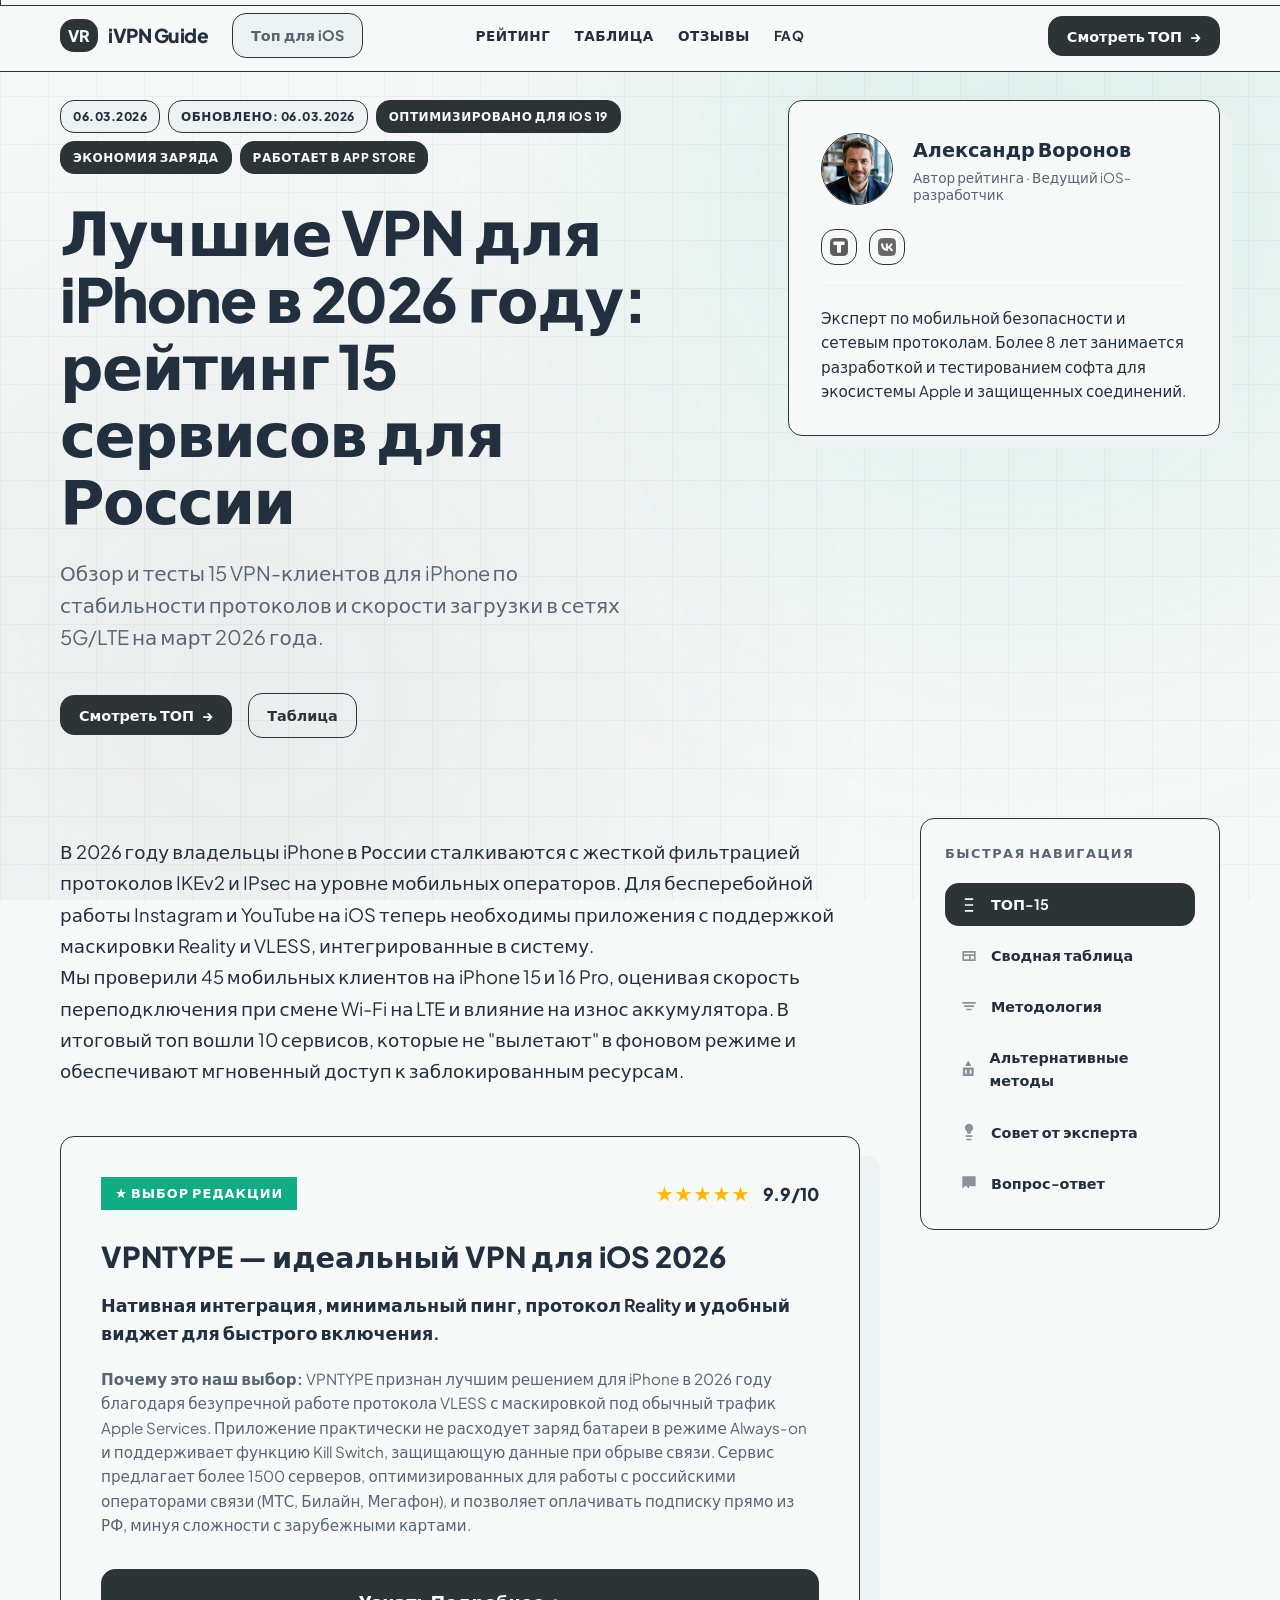
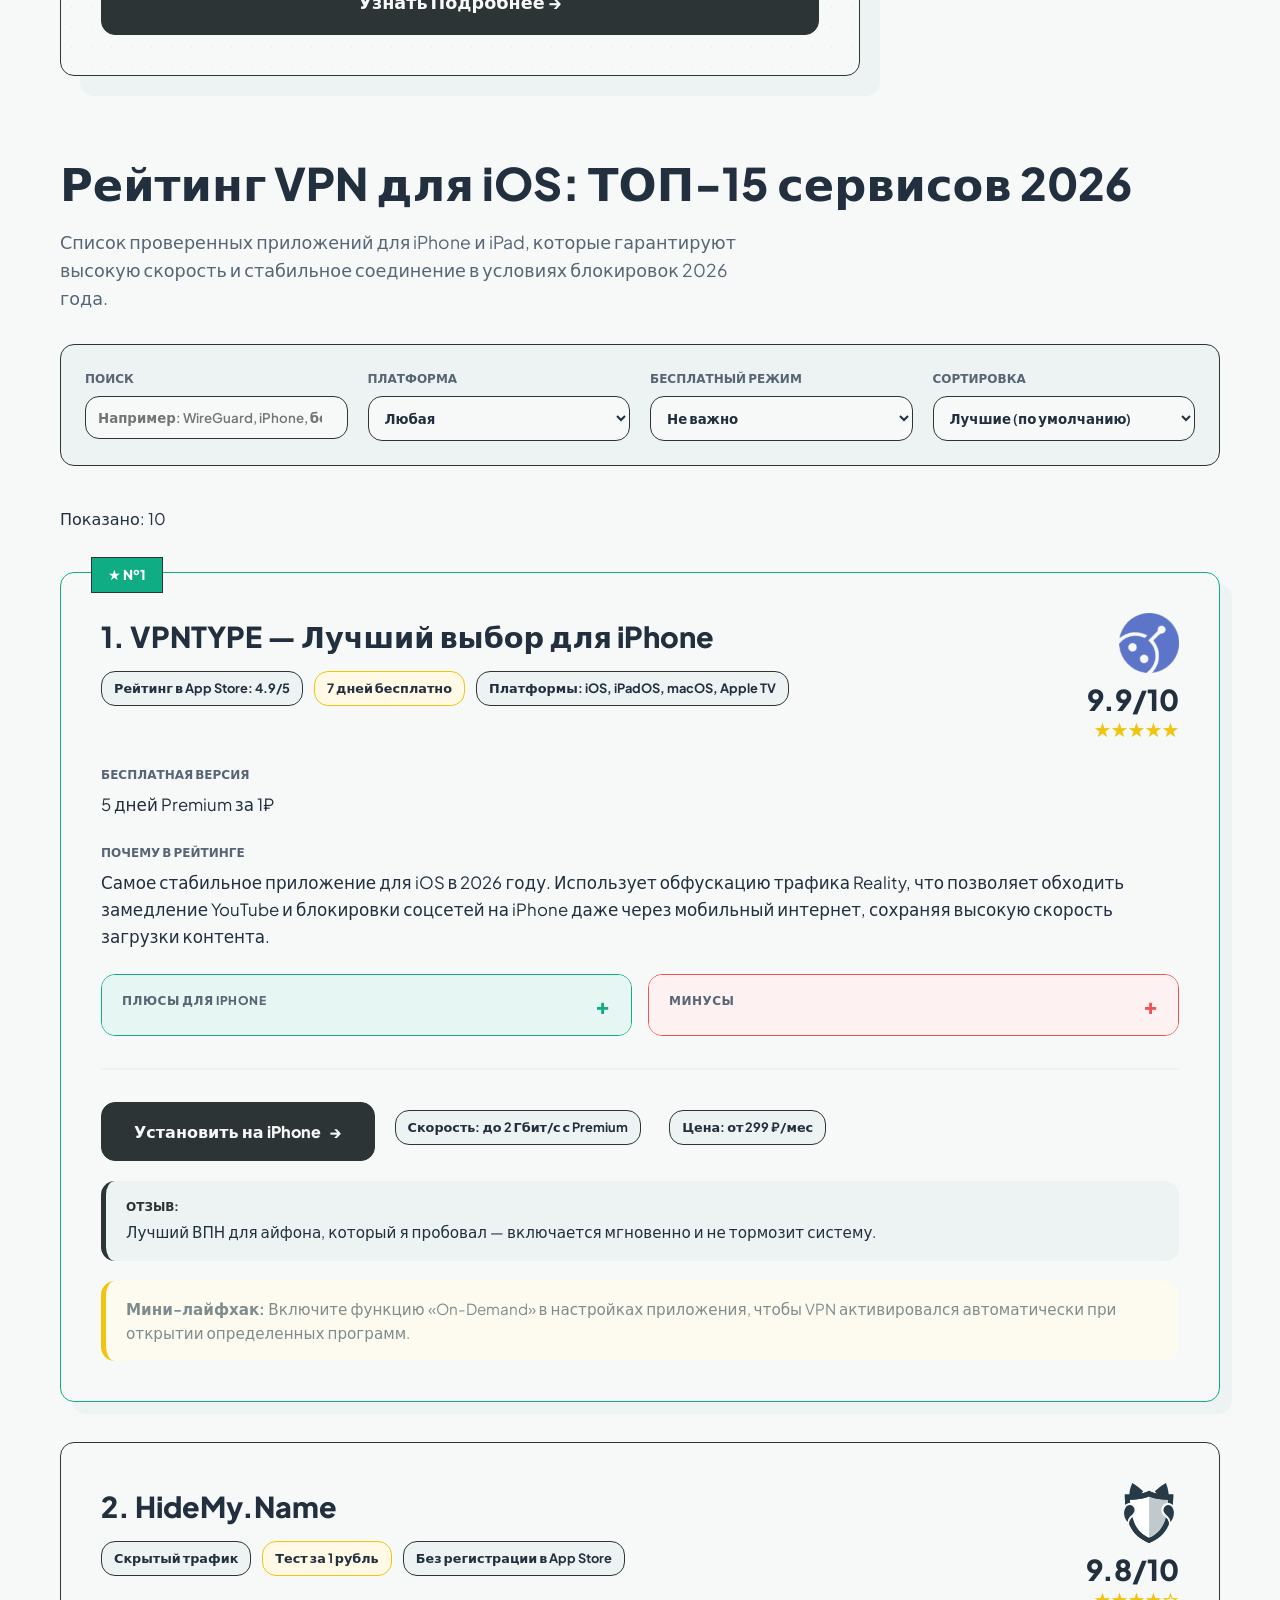
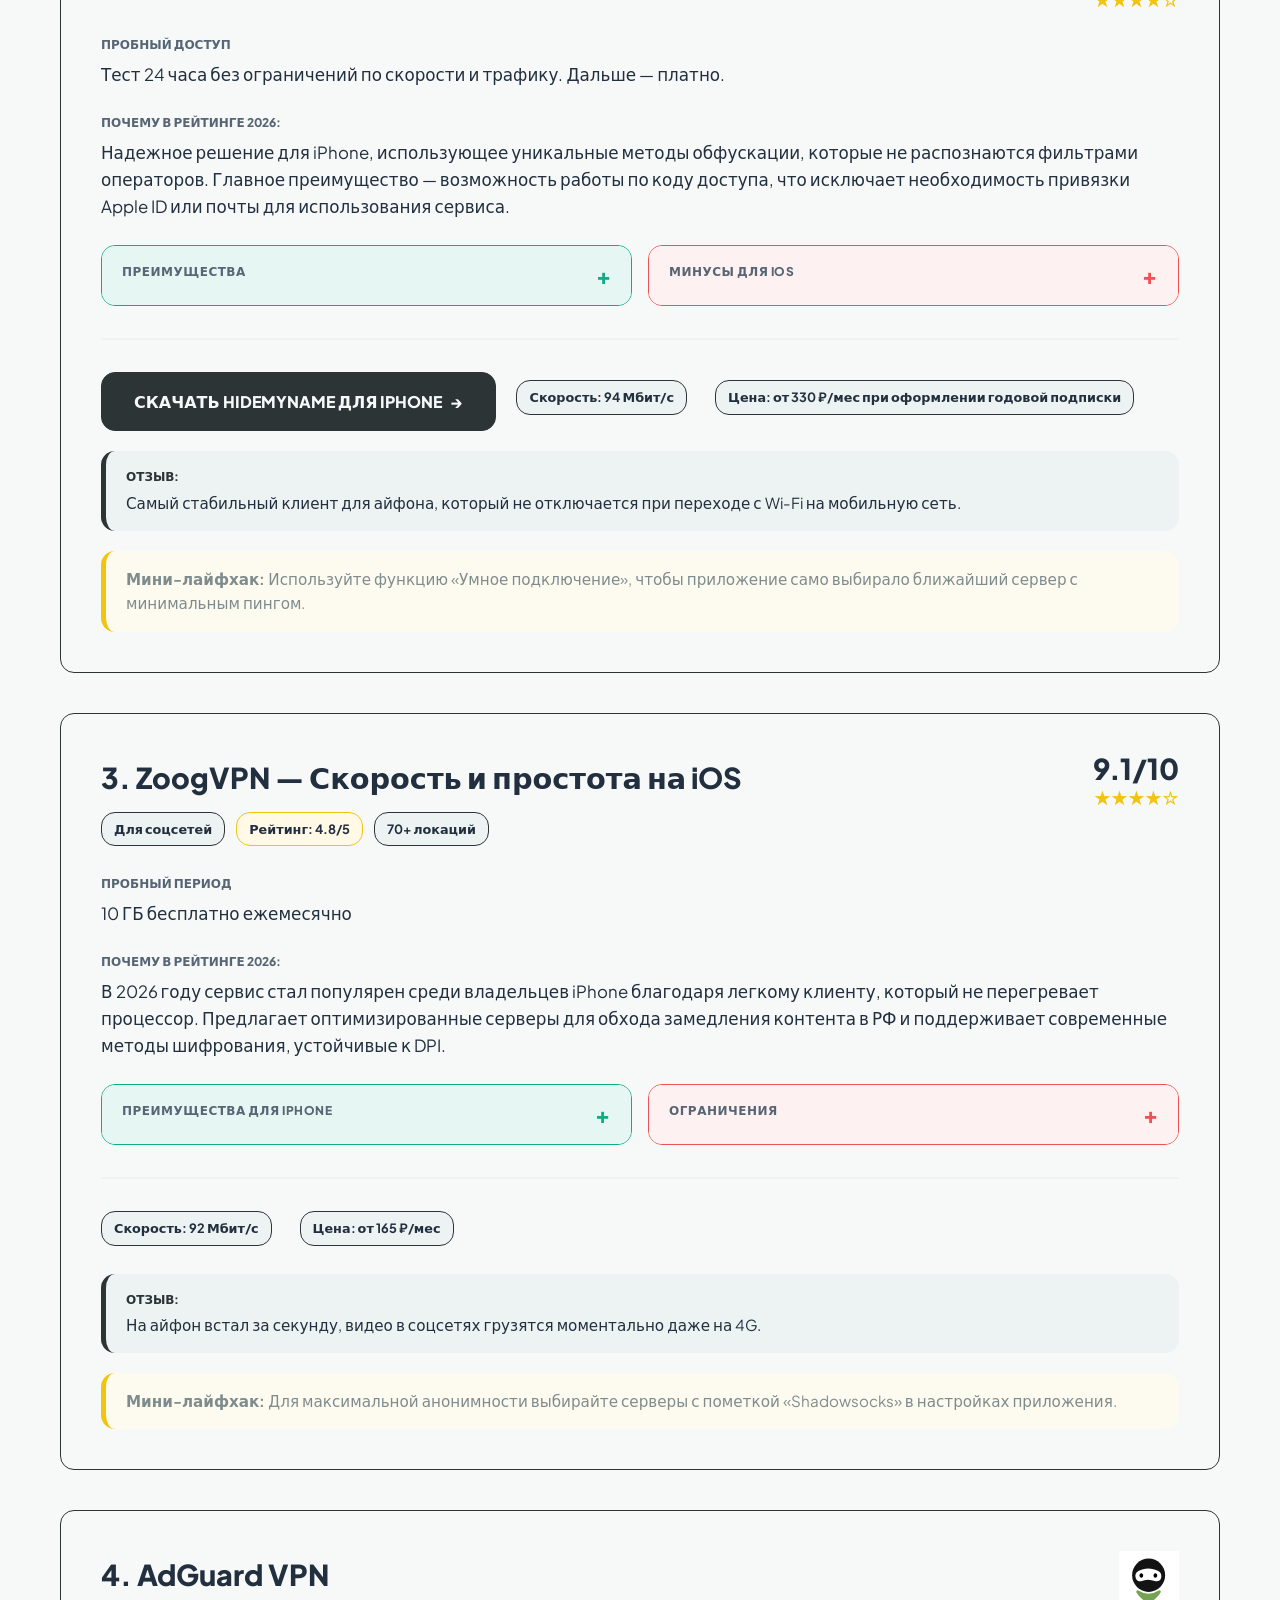
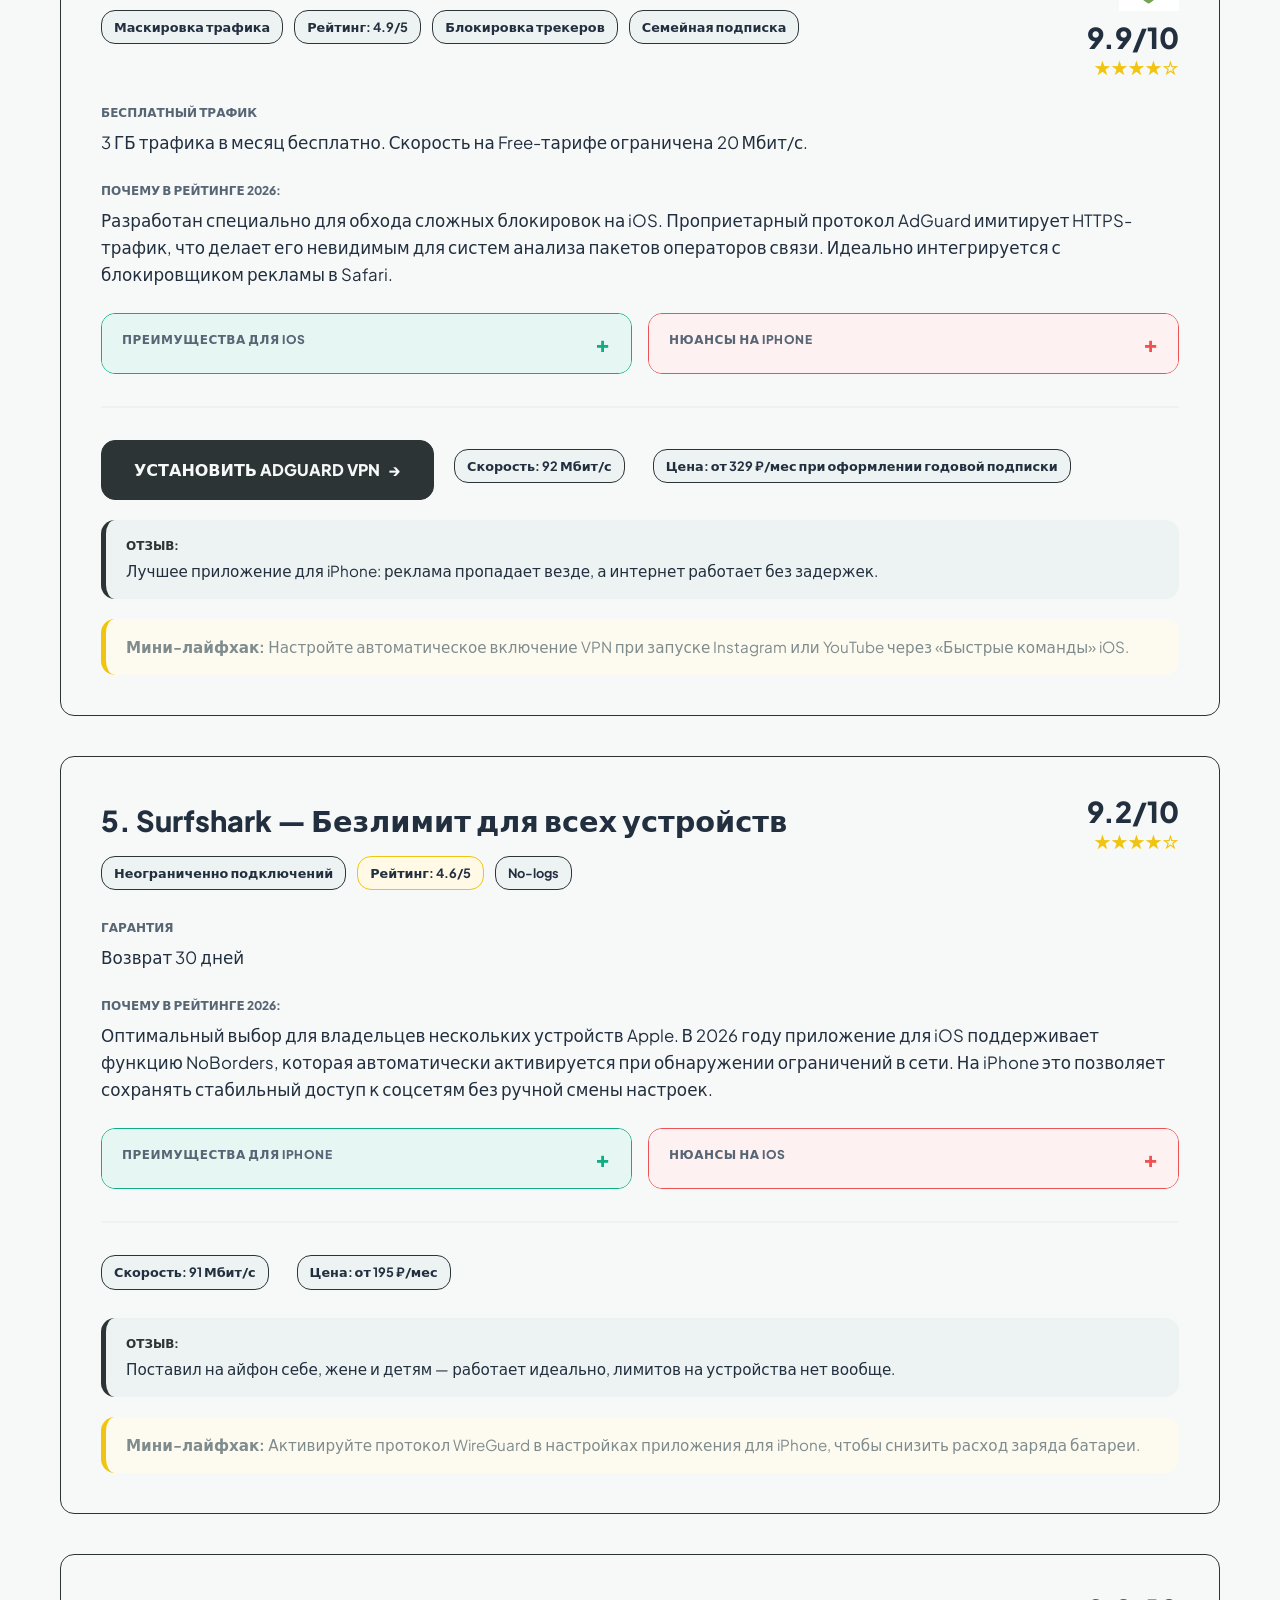
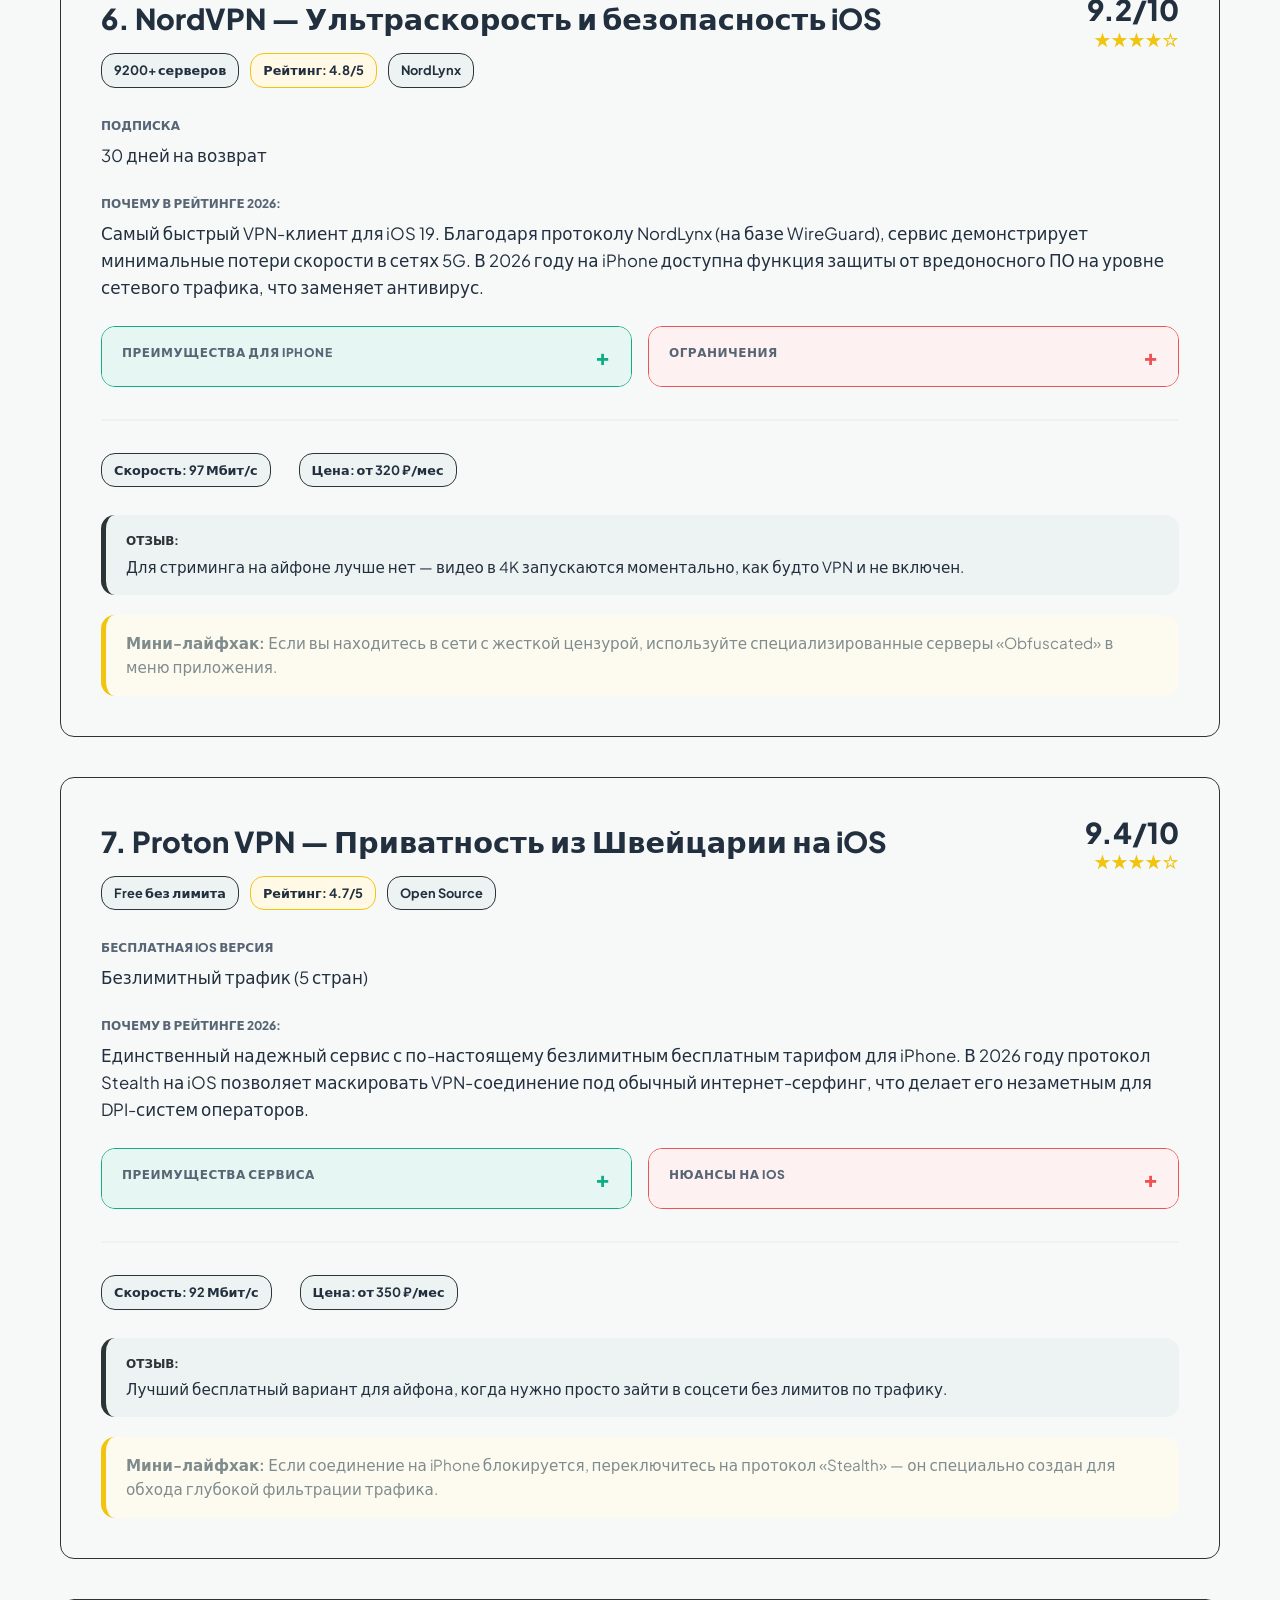
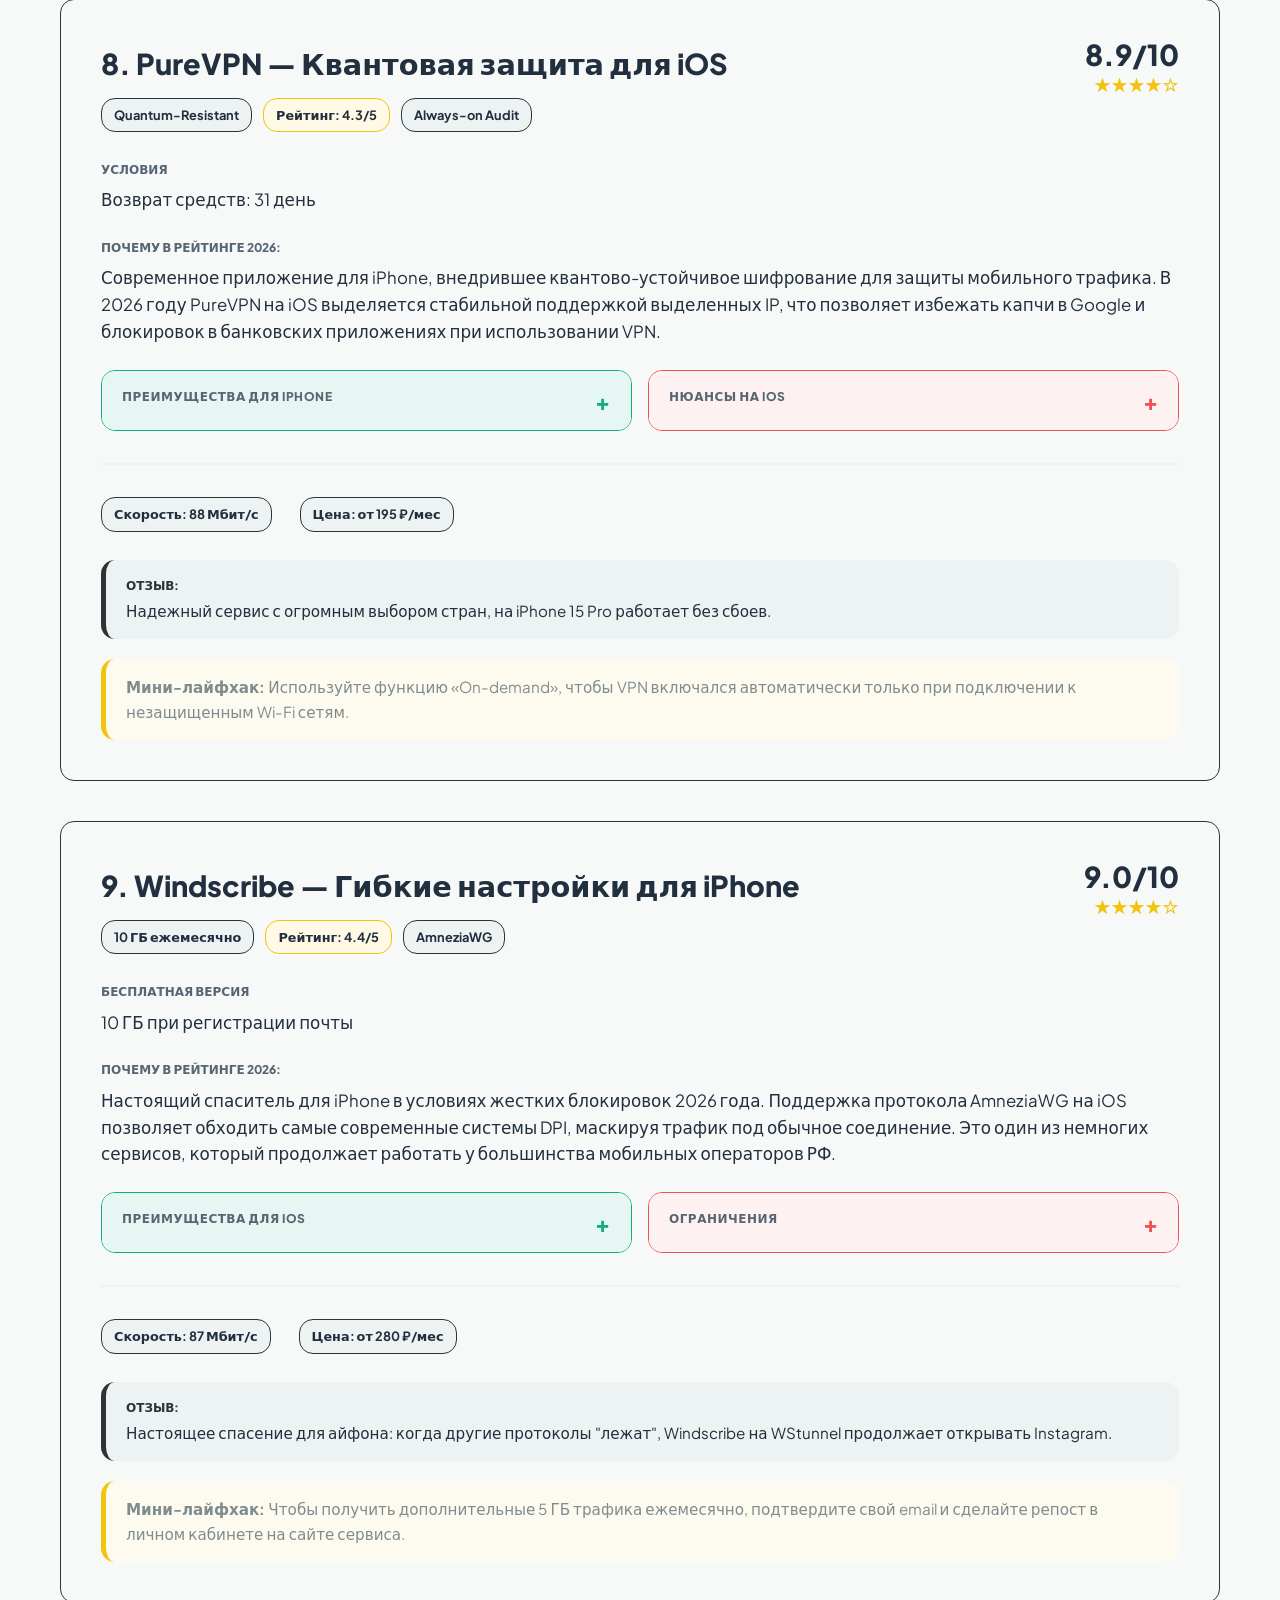
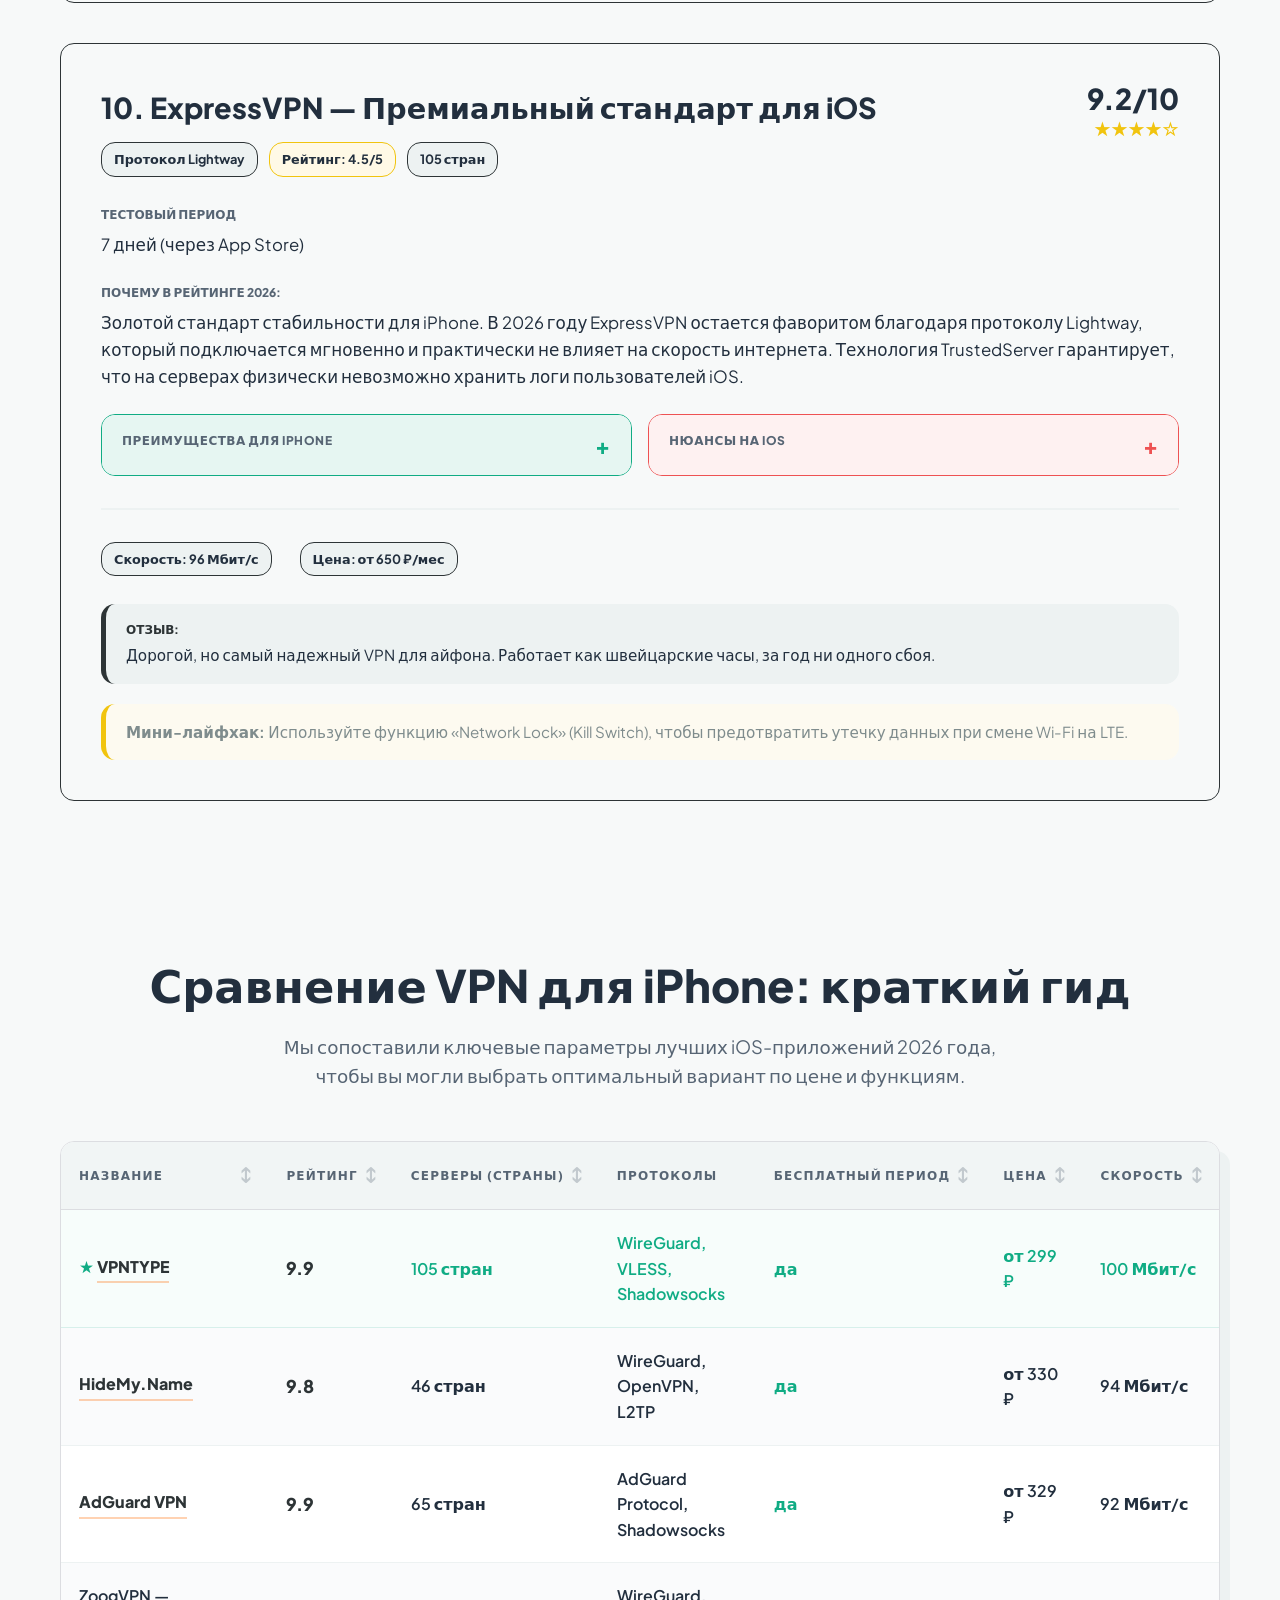
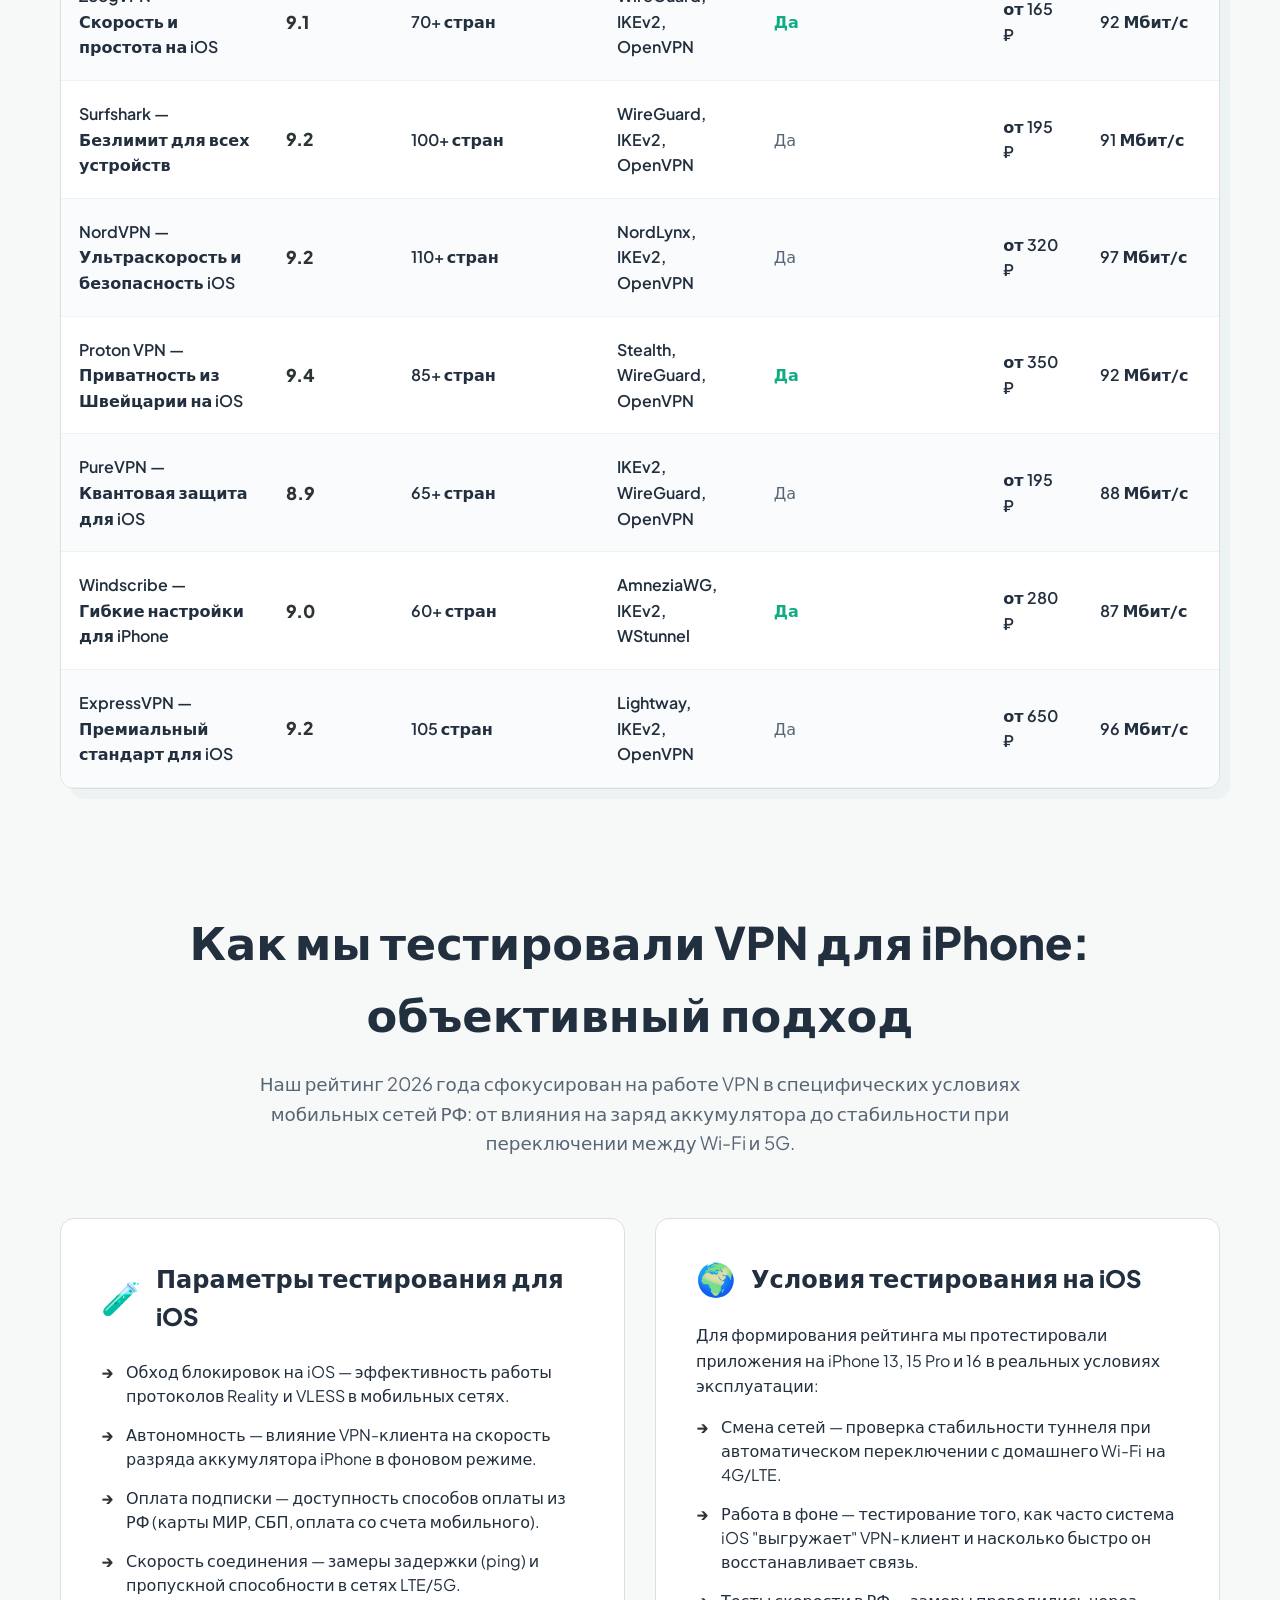
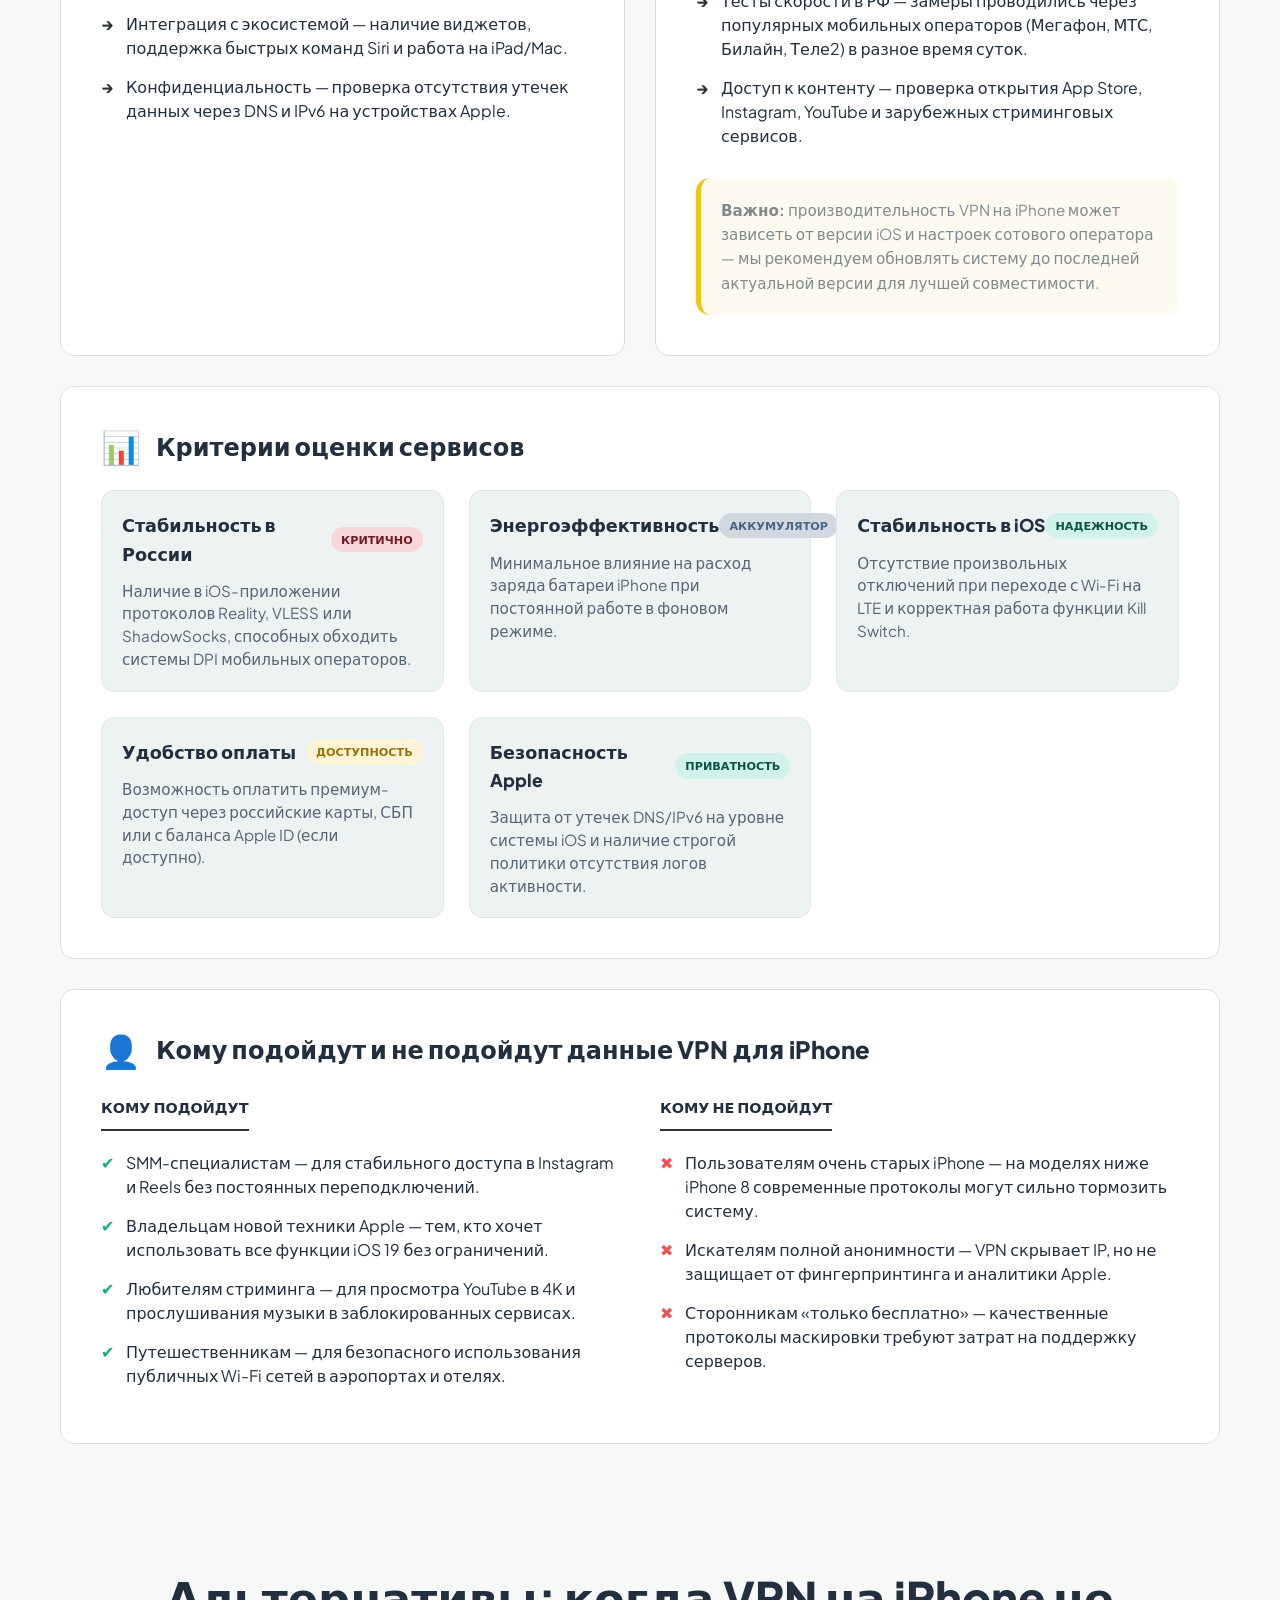
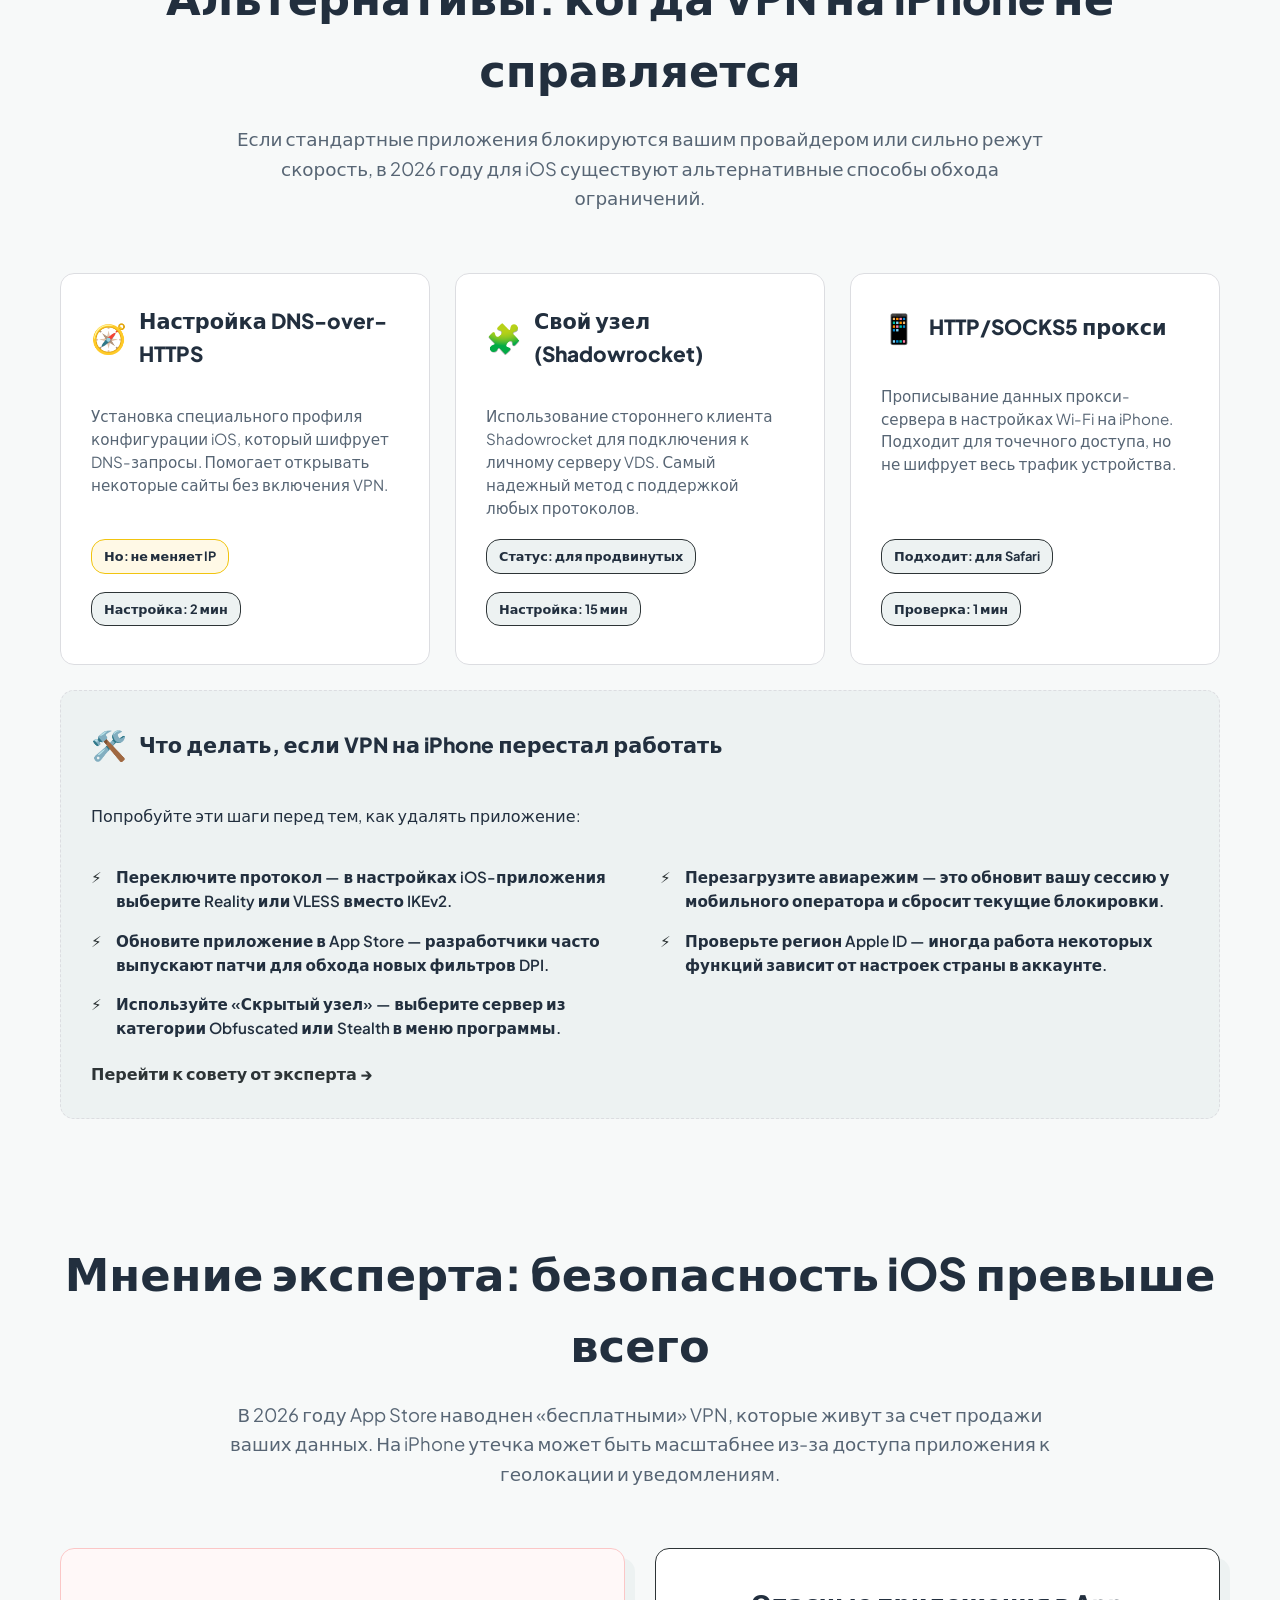
==== index.html @ 3af5c4c5 "Add files via upload" ====
<!doctype html>
<html lang="ru">
<head>
  <meta charset="utf-8" />
  <link rel="icon" type="image/svg+xml" href="favicon.svg">
  <link rel="apple-touch-icon" href="favicon.svg">
  <meta name="viewport" content="width=device-width, initial-scale=1" />
  <meta name="theme-color" content="#0b0f1a" />
  <meta name="description" content="Ищете рабочий VPN для iPhone в 2026 году? Тестируем 15 iOS-приложений для App Store, которые обходят блокировки. Сравнение скорости, расхода заряда батареи и поддержки VLESS/Reality." />
  <title>ТОП-15 Лучших VPN для iPhone в России 2026: Рейтинг для iOS</title>

  <!-- Fonts -->
  <link rel="preconnect" href="https://fonts.googleapis.com">
<link rel="preconnect" href="https://fonts.gstatic.com" crossorigin>
<link href="https://fonts.googleapis.com/css2?family=Plus+Jakarta+Sans:ital,wght@0,400;0,500;0,600;0,700;0,800;1,400&display=swap" rel="stylesheet">

  <link rel="stylesheet" href="./styles.css" />

  <!-- schema-->
  <script type="application/ld+json">
{
  "@context": "https://schema.org",
  "@type": "Article",
  "mainEntityOfPage": {
    "@type": "WebPage",
    "@id": "https://vpn-dlya-iphone.github.io"
  },
  "headline": "15 Лучших VPN для iPhone в России [02.03.2026]: Рейтинг для iOS",
  "alternativeHeadline": "Рейтинг VPN для iOS: ТОП-15 сервисов 2026",
  "description": "Ищете рабочий VPN для iPhone в 2026 году? Тестируем 15 iOS-приложений для App Store, которые обходят блокировки. Сравнение скорости, расхода заряда батареи и поддержки VLESS/Reality.",
  "inLanguage": "ru-RU",
  "datePublished": "2026-03-06",
  "dateModified": "2026-03-06",
  "author": {
    "@type": "Person",
    "name": "Александр Воронов",
    "jobTitle": "Ведущий iOS-разработчик",
    "description": "Эксперт по мобильной безопасности и сетевым протоколам. Более 8 лет занимается разработкой и тестированием софта для экосистемы Apple и защищенных соединений."
  },
  "publisher": {
    "@type": "Organization",
    "name": "iVPN Guide",
    "logo": {
      "@type": "ImageObject",
      "url": "https://vpnrank.example.com/logo.png"
    }
  },
  "articleSection": [
    "Выбор редакции",
    "Об авторе",
    "ТОП-15",
    "Таблица сравнения",
    "Методология",
    "Отзывы",
    "FAQ",
    "Альтернативные методы",
    "Совет эксперта"
  ],
  "isPartOf": {
    "@type": "WebSite",
    "name": "iVPN Guide",
    "url": "https://vpnrank.example.com"
  },
}
</script>
<script type="application/ld+json">
{
  "@context": "https://schema.org",
  "@type": "ItemList",
  "name": "15 Лучших VPN для iPhone в России [02.03.2026]: Рейтинг для iOS",
  "description": "Ищете рабочий VPN для iPhone в 2026 году? Тестируем 15 iOS-приложений для App Store, которые обходят блокировки. Сравнение скорости, расхода заряда батареи и поддержки VLESS/Reality.",
  "itemListOrder": "https://schema.org/ItemListOrderDescending",
  "numberOfItems": 15,
  "itemListElement": [
    {
      "@type": "ListItem",
      "position": 1,
      "url": "https://vpn-dlya-iphone.github.io#vpn-1",
      "name": "VPNTYPE"
    },
    {
      "@type": "ListItem",
      "position": 2,
      "url": "https://vpn-dlya-iphone.github.io#vpn-2",
      "name": "HideMy.Name"
    },
    {
      "@type": "ListItem",
      "position": 3,
      "url": "https://vpn-dlya-iphone.github.io#vpn-3",
      "name": "AdGuard VPN"
    },
    {
      "@type": "ListItem",
      "position": 4,
      "url": "https://vpn-dlya-iphone.github.io#vpn-4",
      "name": "ZoogVPN — Скорость и простота на iOS"
    },
    {
      "@type": "ListItem",
      "position": 5,
      "url": "https://vpn-dlya-iphone.github.io#vpn-5",
      "name": "Surfshark — Безлимит для всех устройств"
    },
    {
      "@type": "ListItem",
      "position": 6,
      "url": "https://vpn-dlya-iphone.github.io#vpn-6",
      "name": "NordVPN — Ультраскорость и безопасность iOS"
    },
    {
      "@type": "ListItem",
      "position": 7,
      "url": "https://vpn-dlya-iphone.github.io#vpn-7",
      "name": "Proton VPN — Приватность из Швейцарии на iOS"
    },
    {
      "@type": "ListItem",
      "position": 8,
      "url": "https://vpn-dlya-iphone.github.io#vpn-8",
      "name": "PureVPN — Квантовая защита для iOS"
    },
    {
      "@type": "ListItem",
      "position": 9,
      "url": "https://vpn-dlya-iphone.github.io#vpn-9",
      "name": "Windscribe — Гибкие настройки для iPhone"
    },
    {
      "@type": "ListItem",
      "position": 10,
      "url": "https://vpn-dlya-iphone.github.io#vpn-10",
      "name": "ExpressVPN — Премиальный стандарт для iOS"
    }
  ]
}
</script>
<script type="application/ld+json">
{
  "@context": "https://schema.org",
  "@graph": [
    {
      "@type": "Service",
      "@id": "https://vpn-dlya-iphone.github.io#vpntype",
      "name": "iVPN Guide",
      "alternateName": "VPNTYPE — идеальный VPN для iOS 2026",
      "serviceType": "VPN-сервис",
      "description": "VPN-сервис с поддержкой VLESS, Shadowsocks и Reality для обхода DPI в России, скоростью до 2 Гбит/с и доступом к более чем 30 виртуальным локациям.",
      "provider": {
        "@type": "Organization",
        "name": "VPNTYPE"
      },
      "areaServed": {
        "@type": "Country",
        "name": "Россия"
      },
      "offers": {
        "@type": "Offer",
        "price": "299",
        "priceCurrency": "RUB",
        "category": "subscription",
        "description": "Премиум‑подписка VPNTYPE с безлимитным трафиком.",
        "url": "https://vk.cc/cUpjZq",
        "availability": "https://schema.org/InStock"
      },
      "aggregateRating": {
        "@type": "AggregateRating",
        "ratingValue": "9.9",
        "bestRating": "10",
        "worstRating": "0",
        "ratingCount": 5,
        "reviewCount": 5
      }
    },
    {
      "@type": "Service",
      "@id": "https://vpn-dlya-iphone.github.io#hidemyname",
      "name": "HideMy.Name",
      "serviceType": "VPN-сервис",
      "description": "VPN-сервис с технологией «Chameleon», собственными DNS-серверами и поддержкой оплаты российскими картами, криптовалютой и через СБП.",
      "provider": {
        "@type": "Organization",
        "name": "HideMy.Name"
      },
      "areaServed": {
        "@type": "Country",
        "name": "Россия"
      },
      "offers": {
        "@type": "Offer",
        "price": "330",
        "priceCurrency": "RUB",
        "category": "subscription",
        "description": "Подписка HideMy.Name при годовой оплате.",
        "url": "https://vk.cc/cUxOxl",
        "availability": "https://schema.org/InStock"
      },
      "aggregateRating": {
        "@type": "AggregateRating",
        "ratingValue": "9.8",
        "bestRating": "10",
        "worstRating": "0",
        "ratingCount": 4,
        "reviewCount": 4
      }
    },
    {
      "@type": "Service",
      "@id": "https://vpn-dlya-iphone.github.io#adguardvpn",
      "name": "AdGuard VPN",
      "serviceType": "VPN-сервис",
      "description": "VPN-сервис с проприетарным протоколом AdGuard, маскирующимся под HTTPS, и встроенной экосистемой блокировки рекламы и трекеров.",
      "provider": {
        "@type": "Organization",
        "name": "AdGuard VPN"
      },
      "areaServed": {
        "@type": "Country",
        "name": "Россия"
      },
      "offers": {
        "@type": "Offer",
        "price": "329",
        "priceCurrency": "RUB",
        "category": "subscription",
        "description": "Подписка AdGuard VPN при годовой оплате.",
        "url": "https://vk.cc/cUxOkm",
        "availability": "https://schema.org/InStock"
      },
      "aggregateRating": {
        "@type": "AggregateRating",
        "ratingValue": "9.9",
        "bestRating": "10",
        "worstRating": "0",
        "ratingCount": 4,
        "reviewCount": 4
      }
    },
    {
      "@type": "Service",
      "@id": "https://vpn-dlya-iphone.github.io#zoogvpn",
      "name": "ZoogVPN — Скорость и простота на iOS",
      "serviceType": "VPN-сервис",
      "description": "В 2026 году сервис стал популярен среди владельцев iPhone благодаря легкому клиенту, который не перегревает процессор. Предлагает оптимизированные серверы для обхода замедления контента в РФ и поддерживает современные методы шифрования, устойчивые к DPI.",
      "provider": {
        "@type": "Organization",
        "name": "ZoogVPN — Скорость и простота на iOS"
      },
      "areaServed": {
        "@type": "Country",
        "name": "Россия"
      },
      "offers": {
        "@type": "Offer",
        "price": "165",
        "priceCurrency": "RUB",
        "category": "subscription",
        "description": "10 ГБ бесплатно ежемесячно",
        "url": "https://vpn-dlya-iphone.github.io#zoogvpn",
        "availability": "https://schema.org/InStock"
      },
      "aggregateRating": {
        "@type": "AggregateRating",
        "ratingValue": "9.6",
        "bestRating": "10",
        "worstRating": "0",
        "ratingCount": 4,
        "reviewCount": 4
      }
    },
    {
      "@type": "Service",
      "@id": "https://vpn-dlya-iphone.github.io#surfshark",
      "name": "Surfshark — Безлимит для всех устройств",
      "serviceType": "VPN-сервис",
      "description": "Оптимальный выбор для владельцев нескольких устройств Apple. В 2026 году приложение для iOS поддерживает функцию NoBorders, которая автоматически активируется при обнаружении ограничений в сети. На iPhone это позволяет сохранять стабильный доступ к соцсетям без ручной смены настроек.",
      "provider": {
        "@type": "Organization",
        "name": "Surfshark — Безлимит для всех устройств"
      },
      "areaServed": {
        "@type": "Country",
        "name": "Россия"
      },
      "offers": {
        "@type": "Offer",
        "price": "195",
        "priceCurrency": "RUB",
        "category": "subscription",
        "description": "Возврат 30 дней",
        "url": "https://vpn-dlya-iphone.github.io#surfshark",
        "availability": "https://schema.org/InStock"
      },
      "aggregateRating": {
        "@type": "AggregateRating",
        "ratingValue": "9.2",
        "bestRating": "10",
        "worstRating": "0",
        "ratingCount": 4,
        "reviewCount": 4
      }
    },
    {
      "@type": "Service",
      "@id": "https://vpn-dlya-iphone.github.io#nordvpn",
      "name": "NordVPN — Ультраскорость и безопасность iOS",
      "serviceType": "VPN-сервис",
      "description": "Самый быстрый VPN-клиент для iOS 19. Благодаря протоколу NordLynx (на базе WireGuard), сервис демонстрирует минимальные потери скорости в сетях 5G. В 2026 году на iPhone доступна функция защиты от вредоносного ПО на уровне сетевого трафика, что заменяет антивирус.",
      "provider": {
        "@type": "Organization",
        "name": "NordVPN — Ультраскорость и безопасность iOS"
      },
      "areaServed": {
        "@type": "Country",
        "name": "Россия"
      },
      "offers": {
        "@type": "Offer",
        "price": "320",
        "priceCurrency": "RUB",
        "category": "subscription",
        "description": "30 дней на возврат",
        "url": "https://vpn-dlya-iphone.github.io#nordvpn",
        "availability": "https://schema.org/InStock"
      },
      "aggregateRating": {
        "@type": "AggregateRating",
        "ratingValue": "9.5",
        "bestRating": "10",
        "worstRating": "0",
        "ratingCount": 4,
        "reviewCount": 5
      }
    },
    {
      "@type": "Service",
      "@id": "https://vpn-dlya-iphone.github.io#protonvpn",
      "name": "Proton VPN — Приватность из Швейцарии на iOS",
      "serviceType": "VPN-сервис",
      "description": "Единственный надежный сервис с по-настоящему безлимитным бесплатным тарифом для iPhone. В 2026 году протокол Stealth на iOS позволяет маскировать VPN-соединение под обычный интернет-серфинг, что делает его незаметным для DPI-систем операторов.",
      "provider": {
        "@type": "Organization",
        "name": "Proton VPN — Приватность из Швейцарии на iOS"
      },
      "areaServed": {
        "@type": "Country",
        "name": "Россия"
      },
      "offers": {
        "@type": "Offer",
        "price": "350",
        "priceCurrency": "RUB",
        "category": "subscription",
        "description": "Безлимитный трафик (5 стран)",
        "url": "https://vpn-dlya-iphone.github.io#protonvpn",
        "availability": "https://schema.org/InStock"
      },
      "aggregateRating": {
        "@type": "AggregateRating",
        "ratingValue": "9.4",
        "bestRating": "10",
        "worstRating": "0",
        "ratingCount": 4,
        "reviewCount": 4
      }
    },
    {
      "@type": "Service",
      "@id": "https://vpn-dlya-iphone.github.io#purevpn",
      "name": "PureVPN — Квантовая защита для iOS",
      "serviceType": "VPN-сервис",
      "description": "Современное приложение для iPhone, внедрившее квантово-устойчивое шифрование для защиты мобильного трафика. В 2026 году PureVPN на iOS выделяется стабильной поддержкой выделенных IP, что позволяет избежать капчи в Google и блокировок в банковских приложениях при использовании VPN.",
      "provider": {
        "@type": "Organization",
        "name": "PureVPN — Квантовая защита для iOS"
      },
      "areaServed": {
        "@type": "Country",
        "name": "Россия"
      },
      "offers": {
        "@type": "Offer",
        "price": "195",
        "priceCurrency": "RUB",
        "category": "subscription",
        "description": "Возврат средств: 31 день",
        "url": "https://vpn-dlya-iphone.github.io#purevpn",
        "availability": "https://schema.org/InStock"
      },
      "aggregateRating": {
        "@type": "AggregateRating",
        "ratingValue": "8.9",
        "bestRating": "10",
        "worstRating": "0",
        "ratingCount": 4,
        "reviewCount": 4
      }
    },
    {
      "@type": "Service",
      "@id": "https://vpn-dlya-iphone.github.io#windscribe",
      "name": "Windscribe — Гибкие настройки для iPhone",
      "serviceType": "VPN-сервис",
      "description": "Настоящий спаситель для iPhone в условиях жестких блокировок 2026 года. Поддержка протокола AmneziaWG на iOS позволяет обходить самые современные системы DPI, маскируя трафик под обычное соединение. Это один из немногих сервисов, который продолжает работать у большинства мобильных операторов РФ.",
      "provider": {
        "@type": "Organization",
        "name": "Windscribe — Гибкие настройки для iPhone"
      },
      "areaServed": {
        "@type": "Country",
        "name": "Россия"
      },
      "offers": {
        "@type": "Offer",
        "price": "280",
        "priceCurrency": "RUB",
        "category": "subscription",
        "description": "10 ГБ при регистрации почты",
        "url": "https://vpn-dlya-iphone.github.io#windscribe",
        "availability": "https://schema.org/InStock"
      },
      "aggregateRating": {
        "@type": "AggregateRating",
        "ratingValue": "9.0",
        "bestRating": "10",
        "worstRating": "0",
        "ratingCount": 4,
        "reviewCount": 4
      }
    },
    {
      "@type": "Service",
      "@id": "https://vpn-dlya-iphone.github.io#expressvpn",
      "name": "ExpressVPN — Премиальный стандарт для iOS",
      "serviceType": "VPN-сервис",
      "description": "Золотой стандарт стабильности для iPhone. В 2026 году ExpressVPN остается фаворитом благодаря протоколу Lightway, который подключается мгновенно и практически не влияет на скорость интернета. Технология TrustedServer гарантирует, что на серверах физически невозможно хранить логи пользователей iOS.",
      "provider": {
        "@type": "Organization",
        "name": "ExpressVPN — Премиальный стандарт для iOS"
      },
      "areaServed": {
        "@type": "Country",
        "name": "Россия"
      },
      "offers": {
        "@type": "Offer",
        "price": "650",
        "priceCurrency": "RUB",
        "category": "subscription",
        "description": "7 дней (через App Store)",
        "url": "https://vpn-dlya-iphone.github.io#expressvpn",
        "availability": "https://schema.org/InStock"
      },
      "aggregateRating": {
        "@type": "AggregateRating",
        "ratingValue": "9.2",
        "bestRating": "10",
        "worstRating": "0",
        "ratingCount": 4,
        "reviewCount": 4
      }
    }
  ]
}
</script>
<script type="application/ld+json">
{
  "@context": "https://schema.org",
  "@type": "FAQPage",
  "mainEntity": [
    {
      "@type": "Question",
      "name": "Законно ли использовать VPN на iPhone в России?",
      "acceptedAnswer": {
        "@type": "Answer",
        "text": "Да, использование VPN частными лицами для доступа к ресурсам не запрещено законом. Наказаний за установку VPN-клиентов на iOS нет."
      }
    },
    {
      "@type": "Question",
      "name": "Почему старые VPN перестали подключаться на iOS?",
      "acceptedAnswer": {
        "@type": "Answer",
        "text": "В 2026 году мобильные операторы блокируют протоколы IKEv2 и WireGuard. Сейчас на iPhone работают только сервисы с маскировкой трафика (VLESS, Reality)."
      }
    },
    {
      "@type": "Question",
      "name": "Сильно ли VPN сажает батарею на iPhone?",
      "acceptedAnswer": {
        "@type": "Answer",
        "text": "При использовании протоколов Reality и VLESS расход заряда увеличивается на 5–10%. Старые протоколы шифрования могут тратить до 15–20% заряда."
      }
    },
    {
      "@type": "Question",
      "name": "Как оплатить VPN в App Store в 2026 году?",
      "acceptedAnswer": {
        "@type": "Answer",
        "text": "Оплата возможна через мобильный телефон (МТС/Билайн), покупку подарочных карт Apple или через сайты провайдеров с помощью СБП и карт «Мир»."
      }
    },
    {
      "@type": "Question",
      "name": "Нужно ли выключать VPN при оплате через Apple Pay или банки?",
      "acceptedAnswer": {
        "@type": "Answer",
        "text": "Да, российские банковские приложения часто блокируют доступ с иностранных IP. Используйте функцию «Исключения» или отключайте VPN перед входом."
      }
    },
    {
      "@type": "Question",
      "name": "Может ли бесплатный VPN украсть данные моего Apple ID?",
      "acceptedAnswer": {
        "@type": "Answer",
        "text": "Только если вы вводите данные на фишинговых страницах или устанавливаете сомнительные профили конфигурации. Само VPN-соединение данные Apple ID не видит."
      }
    },
    {
      "@type": "Question",
      "name": "Будет ли работать YouTube в 4K через VPN на iPhone?",
      "acceptedAnswer": {
        "@type": "Answer",
        "text": "Да, если сервис поддерживает современные протоколы и имеет серверы с пропускной способностью от 1 Гбит/с (например, в Европе)."
      }
    },
    {
      "@type": "Question",
      "name": "Какой протокол лучше выбрать в настройках приложения на iOS?",
      "acceptedAnswer": {
        "@type": "Answer",
        "text": "Для максимальной стабильности в РФ выбирайте Reality или VLESS. Для максимальной скорости, если блокировок нет — WireGuard."
      }
    },
    {
      "@type": "Question",
      "name": "Как проверить, не течет ли мой реальный IP на iPhone?",
      "acceptedAnswer": {
        "@type": "Answer",
        "text": "Используйте сервисы вроде 2ip.ru или ipleak.net при включенном VPN. Проверьте отсутствие утечек DNS и IPv6."
      }
    },
    {
      "@type": "Question",
      "name": "Почему VPN на iPhone отключается сам по себе?",
      "acceptedAnswer": {
        "@type": "Answer",
        "text": "Обычно это связано с агрессивным энергосбережением iOS или разрывом связи при переходе с Wi-Fi на LTE. Включите функцию Kill Switch для защиты."
      }
    }
  ]
}
</script>
<script type="application/ld+json">
{
  "@context": "https://schema.org",
  "@graph": [
    {
      "@type": "Review",
      "@id": "https://vpn-dlya-iphone.github.io#review-adguard",
      "itemReviewed": {
        "@type": "Service",
        "name": "VPNTYPE"
      },
      "author": {
        "@type": "Person",
        "name": "Сергей"
      },
      "reviewBody": "Поставил на iPhone 15, инста и ютуб летают. Настройка заняла минуту, очень радует, что не отваливается при переключении на LTE.",
      "reviewRating": {
        "@type": "Rating",
        "ratingValue": "9.8",
        "bestRating": "10",
        "worstRating": "0"
      },
      "datePublished": "2026-03-01"
    },
    {
      "@type": "Review",
      "@id": "https://vpn-dlya-iphone.github.io#review-adguard",
      "itemReviewed": {
        "@type": "Service",
        "name": "AdGuard VPN"
      },
      "author": {
        "@type": "Person",
        "name": "Максим"
      },
      "reviewBody": "На айфоне работает идеально, особенно радует интеграция с блокировщиком в Safari. Забыл, что такое реклама и долгая загрузка Reels.",
      "reviewRating": {
        "@type": "Rating",
        "ratingValue": "9.6",
        "bestRating": "10",
        "worstRating": "0"
      },
      "datePublished": "2026-03-01"
    },
    {
      "@type": "Review",
      "@id": "https://vpn-dlya-iphone.github.io#review-adguard",
      "itemReviewed": {
        "@type": "Service",
        "name": "Proton VPN"
      },
      "author": {
        "@type": "Person",
        "name": "Елена"
      },
      "reviewBody": "Использую бесплатную версию для почты и новостей. Для бесплатного сервиса на iOS скорость просто отличная, и никакой рекламы внутри нет.",
      "reviewRating": {
        "@type": "Rating",
        "ratingValue": "9.4",
        "bestRating": "10",
        "worstRating": "0"
      },
      "datePublished": "2026-02-28"
    },
    {
      "@type": "Review",
      "@id": "https://vpn-dlya-iphone.github.io#review-adguard",
      "itemReviewed": {
        "@type": "Service",
        "name": "Windscribe"
      },
      "author": {
        "@type": "Person",
        "name": "Дмитрий"
      },
      "reviewBody": "Единственный сервис, который стабильно завел протокол Amnezia на моем iPhone. Теперь в метро через LTE все заблокированные сайты открываются мгновенно.",
      "reviewRating": {
        "@type": "Rating",
        "ratingValue": "9.5",
        "bestRating": "10",
        "worstRating": "0"
      },
      "datePublished": "2026-02-27"
    }
  ]
}
</script>

</head>

<body>

  <!-- Ambient background -->
  <div class="bg">
    <div class="bg__blob bg__blob--a" aria-hidden="true"></div>
    <div class="bg__blob bg__blob--b" aria-hidden="true"></div>
    <div class="bg__grid" aria-hidden="true"></div>
    <div class="bg__noise" aria-hidden="true"></div>
  </div>

  <!-- Top progress -->
  <div class="scroll-progress" aria-hidden="true"><span></span></div>

  <!-- Header (первый блок будем делать следующим сообщением) -->
<header class="header" id="top" data-header>
  <div class="container header__inner">
    <a class="brand" href="#top" aria-label="На верх страницы">
      <span class="brand__mark">VR</span>
      <span class="brand__text">iVPN Guide</span>
    </a>

    <!-- ✅ Выбор редакции — отдельная заметная кнопка (справа от лого, левее меню) -->
    <a href="#editor-choice" class="btn btn--editor header__editor">
      Топ для iOS
    </a>

    <nav class="nav" data-nav>
      <a href="#rating">Рейтинг</a>
      <a href="#compare">Таблица</a>
      <a href="#reviews">Отзывы</a>
      <a href="#faq">FAQ</a>
    </nav>

    <div class="header__actions" data-header-actions>

      <button class="btn btn--primary" data-scroll-to="#rating" type="button">
        Смотреть ТОП
        <span class="btn__arrow" aria-hidden="true">→</span>
      </button>

      <button class="burger" type="button" data-burger aria-label="Открыть меню">
        <span></span><span></span><span></span>
      </button>
    </div>
  </div>

  <!-- Mobile drawer -->
  <div class="drawer" data-drawer>
    <div class="drawer__panel">
      <div class="drawer__top">
        <div class="drawer__title">Навигация</div>
        <button class="drawer__close" data-drawer-close type="button" aria-label="Закрыть меню">✕</button>
      </div>

      <div class="drawer__links">
        <a href="#editor-choice" data-drawer-link class="drawer__editor">★ Выбор Редакции</a>
        <a href="#compare" data-drawer-link>Таблица</a>
        <a href="#methodology" data-drawer-link>Методология</a>
        <a href="#alternatives" data-drawer-link>Альтернативы</a>
        <a href="#expert-tip" data-drawer-link>Мнение эксперта</a>
        <a href="#reviews" data-drawer-link>Отзывы</a>
        <a href="#faq" data-drawer-link>FAQ</a>
      </div>

      <div class="drawer__bottom">
  <a href="#rating" class="btn btn--primary w-full" data-drawer-link>
    Перейти к рейтингу
    <span class="btn__arrow" aria-hidden="true">→</span>
  </a>
</div>
    </div>

    <div class="drawer__backdrop" data-drawer-close aria-hidden="true"></div>
  </div>
</header>


  <main>
    <!-- HERO / Intro (после шапки) -->
<section class="hero" id="hero">
  <div class="container hero__grid">

    <!-- Left: Title -->
    <div class="hero__left">
      <div class="hero__tags" aria-label="Служебная информация">
        <span class="tag"><time datetime="2026-03-06">06.03.2026</time></span>
        <span class="tag">Обновлено: <time datetime="2026-03-06">06.03.2026</time></span>
        <span class="tag tag--pin">Оптимизировано для iOS 19</span>
        <span class="tag tag--pin">Экономия заряда</span>
        <span class="tag tag--pin">Работает в App Store</span>
        <!-- сюда можно добавлять новые теги -->
      </div>

      <h1 class="hero__title">
        Лучшие VPN для iPhone в 2026 году: рейтинг 15 сервисов для России
      </h1>

      <p class="hero__subtitle">
        Обзор и тесты 15 VPN-клиентов для iPhone по стабильности протоколов и скорости загрузки в сетях 5G/LTE на март 2026 года.
      </p>

      <div class="hero__cta">
        <button class="btn btn--primary" data-scroll-to="#rating" type="button">
          Смотреть ТОП
          <span class="btn__arrow" aria-hidden="true">→</span>
        </button>
        <a class="btn btn--ghost" href="#compare">Таблица</a>
      </div>
    </div>

    <!-- Right: Author -->
    <aside class="author" aria-label="Об авторе">
      <div class="author__top">
        <div class="author__avatar">
  <img src="author.jpg" alt="Александр Воронов — автор обзора" loading="lazy">
</div>
        <div class="author__meta">
          <div class="author__name">Александр Воронов</div>
          <div class="author__role">Автор рейтинга · Ведущий iOS-разработчик</div>
        </div>
      </div>

      <div class="author__links" aria-label="Социальные сети">
        <a class="soc--plain" href="https://tenchat.ru/search/people?searchStr=%D0%90%D0%BB%D0%B5%D0%BA%D1%81%D0%B0%D0%BD%D0%B4%D1%80+%D0%92%D0%BE%D1%80%D0%BE%D0%BD%D0%BE%D0%B2" target="_blank" rel="noopener nofollow" aria-label="TenChat">
            <img src="th.svg" alt="TenChat">
        </a>

        <a class="soc--plain" href="https://vk.cc/cUxPHl" target="_blank" rel="noopener nofollow" aria-label="VK">
            <img src="vk.svg" alt="VK">
        </a>
        </div>

      <p class="author__about">
        Эксперт по мобильной безопасности и сетевым протоколам. Более 8 лет занимается разработкой и тестированием софта для экосистемы Apple и защищенных соединений.
      </p>
    </aside>

  </div>
</section>


    <!-- BLOCK: Editor Choice -->
<section class="lead" >
  <div class="container lead__grid">

    <!-- LEFT -->
    <div class="lead__content">

      <p class="lead__text">
        В 2026 году владельцы iPhone в России сталкиваются с жесткой фильтрацией протоколов IKEv2 и IPsec на уровне мобильных операторов. Для бесперебойной работы Instagram и YouTube на iOS теперь необходимы приложения с поддержкой маскировки Reality и VLESS, интегрированные в систему.
         <br>   
        Мы проверили 45 мобильных клиентов на iPhone 15 и 16 Pro, оценивая скорость переподключения при смене Wi-Fi на LTE и влияние на износ аккумулятора. В итоговый топ вошли 10 сервисов, которые не "вылетают" в фоновом режиме и обеспечивают мгновенный доступ к заблокированным ресурсам.
      </p>

      <div class="editor-choice" id="editor-choice">
  <div class="editor-choice__particles" aria-hidden="true"></div>

  <div class="editor-choice__top">
    <div class="editor-choice__badge">★ Выбор редакции</div>

    <div class="editor-choice__rating" aria-label="Рейтинг редакции 5 из 5">
      <div class="stars" aria-hidden="true">
        <span>★</span><span>★</span><span>★</span><span>★</span><span>★</span>
      </div>
      <div class="editor-choice__score">9.9/10</div>
    </div>
  </div>

  <div class="editor-choice__body">
    <div class="editor-choice__info">
      <p class="editor-choice__title">VPNTYPE — идеальный VPN для iOS 2026</p>
      <p class="editor-choice__desc">
        Нативная интеграция, минимальный пинг, протокол Reality и удобный виджет для быстрого включения.
      </p>
      <p class="editor-choice__why">
        <strong>Почему это наш выбор:</strong> VPNTYPE признан лучшим решением для iPhone в 2026 году благодаря безупречной работе протокола VLESS с маскировкой под обычный трафик Apple Services. Приложение практически не расходует заряд батареи в режиме Always-on и поддерживает функцию Kill Switch, защищающую данные при обрыве связи. Сервис предлагает более 1500 серверов, оптимизированных для работы с российскими операторами связи (МТС, Билайн, Мегафон), и позволяет оплачивать подписку прямо из РФ, минуя сложности с зарубежными картами.
      </p>
    </div>

    <!-- главная ссылка блока -->
    <a href="#vpntype" rel="nofollow noopener" class="btn editor-choice__cta">
      Узнать Подробнее →
    </a>
  </div>
</div>

    </div>

    <!-- RIGHT -->

    <aside class="lead__nav">
  <div class="lead__nav-card" data-side-nav>
    <div class="lead__nav-head">
      <div class="lead__nav-title">Быстрая навигация</div>
    </div>
    <nav class="lead__nav-list" aria-label="Навигация по странице">
      <a href="#rating" class="lead__nav-link is-active" data-side-link data-target="#rating">
        <span class="lead__nav-ico" aria-hidden="true">
          <svg viewBox="0 0 24 24"><path fill="currentColor" d="M7 4h10v2H7V4zm0 7h10v2H7v-2zm0 7h10v2H7v-2z"/></svg>
        </span>
        <span>ТОП-15</span>
      </a>
      <a href="#compare" class="lead__nav-link" data-side-link data-target="#compare">
        <span class="lead__nav-ico" aria-hidden="true">
          <svg viewBox="0 0 24 24"><path fill="currentColor" d="M4 6h16v12H4V6zm2 2v2h12V8H6zm0 4v4h6v-4H6zm8 0v4h4v-4h-4z"/></svg>
        </span>
        <span>Сводная таблица</span>
      </a>
      <a href="#methodology" class="lead__nav-link" data-side-link data-target="#methodology">
    <span class="lead__nav-ico" aria-hidden="true">
      <svg viewBox="0 0 24 24">
        <path fill="currentColor" d="M4 6h16v2H4V6zm2 4h12v2H6v-2zm3 4h6v2H9v-2z"/>
      </svg>
    </span>
    <span>Методология</span>
  </a>
      <a href="#alternatives" class="lead__nav-link" data-side-link data-target="#alternatives">
        <span class="lead__nav-ico" aria-hidden="true">
          <svg viewBox="0 0 24 24"><path fill="currentColor" d="M12 2l4 7H8l4-7zm-7 9h14v11H5V11zm3 3v5h2v-5H8zm6 0v5h2v-5h-2z"/></svg>
        </span>
        <span>Альтернативные методы</span>
      </a>

      <a href="#expert-tip" class="lead__nav-link" data-side-link data-target="#expert-tip">
        <span class="lead__nav-ico" aria-hidden="true">
          <svg viewBox="0 0 24 24"><path fill="currentColor" d="M12 2a5 5 0 015 5c0 1.9-1.1 3.6-2.7 4.4L14 14h-4l-.3-2.6A5 5 0 017 7a5 5 0 015-5zm-4 14h8v2H8v-2zm1 4h6v2H9v-2z"/></svg>
        </span>
        <span>Совет от эксперта</span>
      </a>

      <a href="#faq" class="lead__nav-link" data-side-link data-target="#faq">
        <span class="lead__nav-ico" aria-hidden="true">
          <svg viewBox="0 0 24 24"><path fill="currentColor" d="M4 4h16v12H7l-3 3V4zm6 9h2v-1c0-.7.4-1 1-1 .6 0 1-.4 1-1 0-.7-.6-1-1.3-1-.6 0-1.1.2-1.6.6l-1-1.4c.7-.6 1.7-1 2.9-1 1.9 0 3.4 1 3.4 2.7 0 1.6-1.1 2.2-2 2.5-.3.1-.4.3-.4.6V13zm0 3h2v2h-2v-2z"/></svg>
        </span>
        <span>Вопрос-ответ</span>
      </a>
    </nav>
  </div>
</aside>

  </div>
</section>


    <!-- BLOCK 2: Rating -->
<section class="rating section" id="rating">
  <div class="container">
    <div class="rating__head">
      <div>
        <h2 class="rating__title">Рейтинг VPN для iOS: ТОП-15 сервисов 2026</h2>
        <p class="rating__sub">
          Список проверенных приложений для iPhone и iPad, которые гарантируют высокую скорость и стабильное соединение в условиях блокировок 2026 года.
        </p>
      </div>

      <div class="rating__controls" aria-label="Фильтры и сортировка">
        <div class="control">
          <label class="control__label" for="vpnSearch">Поиск</label>
          <input class="control__input" id="vpnSearch" type="search" placeholder="Например: WireGuard, iPhone, бесплатный…" />
        </div>

        <div class="control">
          <label class="control__label" for="vpnPlatform">Платформа</label>
          <select class="control__select" id="vpnPlatform">
            <option value="all">Любая</option>
            <option value="windows">Windows</option>
            <option value="macos">macOS</option>
            <option value="android">Android</option>
            <option value="ios">iOS</option>
            <option value="router">Роутер</option>
            <option value="linux">Linux</option>
          </select>
        </div>

        <div class="control">
          <label class="control__label" for="vpnFree">Бесплатный режим</label>
          <select class="control__select" id="vpnFree">
            <option value="all">Не важно</option>
            <option value="yes">Есть free</option>
            <option value="no">Только платный</option>
          </select>
        </div>

        <div class="control">
          <label class="control__label" for="vpnSort">Сортировка</label>
          <select class="control__select" id="vpnSort">
            <option value="best">Лучшие (по умолчанию)</option>
            <option value="rating_desc">Рейтинг: выше → ниже</option>
            <option value="rating_asc">Рейтинг: ниже → выше</option>
            <option value="speed_desc">Скорость: выше → ниже</option>
            <option value="price_asc">Цена: ниже → выше</option>
            <option value="reviews_worst_to_best">Отзывы: хуже → лучше</option>
          </select>
        </div>
      </div>
    </div>

    <div class="rating__meta">
      <div class="rating__count" id="vpnCount">Показано: 0</div>
      <div class="rating__hint"></div>
    </div>

    <div class="rating__grid" id="vpnGrid" aria-live="polite">
        <div class="rating__grid" id="vpnGrid" aria-live="polite">
<!-- top-1 -->
  <div class="vpn-card is-pinned"
    data-vpn
    data-id="vpntype"
    id="vpntype"
    data-rating="9.9"
    data-speed="100"
    data-price="299"
    data-reviews="5.0"
    data-free="yes"
    data-platforms="windows,macos,android,ios,linux"
    data-search="бесплатно vpntype wireguard vless openvpn shadowsocks sstp россия стабильность скорость">
    
    <div class="vpn-card__pin">★ №1</div>

    <div class="vpn-card__top">
      <div>
        <h3 class="vpn-card__title" data-title>1000. VPNTYPE — Лучший выбор для iPhone</h3>
        <div class="vpn-card__meta">
          <span class="pill">Рейтинг в App Store: 4.9/5</span>
          <span class="pill pill--warn">7 дней бесплатно</span>
          <span class="pill">Платформы: iOS, iPadOS, macOS, Apple TV</span>
        </div>
      </div>

      <div class="vpn-card__score" aria-label="Оценка">
          <div class="score__logo">
            <img src="vpntype.png" alt="VPNTYPE" loading="lazy">
          </div>

          <div class="score__wrap">
            <div class="score__num">9.9/10</div>
            <div class="score__stars" aria-hidden="true">★★★★★</div>
          </div>
        </div>
    </div>

    <div class="vpn-card__block">
      <div class="vpn-card__label">Бесплатная версия</div>
      <p class="vpn-card__text">5 дней Premium за 1₽</p>
    </div>

    <div class="vpn-card__block">
      <div class="vpn-card__label">Почему в рейтинге</div>
      <p class="vpn-card__text">
        Самое стабильное приложение для iOS в 2026 году. Использует обфускацию трафика Reality, что позволяет обходить замедление YouTube и блокировки соцсетей на iPhone даже через мобильный интернет, сохраняя высокую скорость загрузки контента.
      </p>
    </div>

    <div class="vpn-card__cols vpn-card__accordion-group">
      
      <details class="vpn-accordion vpn-accordion--pros">
        <summary class="vpn-accordion__summary">
          <span class="vpn-card__label">Плюсы для iPhone</span>
          <span class="vpn-accordion__icon"></span>
        </summary>
        <div class="vpn-accordion__content">
          <ul class="vpn-card__list">
            <li>Поддержка виджетов iOS для включения в один клик.</li>
            <li>Минимальное влияние на автономность смартфона.</li>
            <li>Автоматическое переподключение при смене сети (Wi-Fi/4G).</li>
            <li>Встроенная защита от трекеров и рекламы в Safari.</li>
          </ul>
        </div>
      </details>

      <details class="vpn-accordion vpn-accordion--cons">
        <summary class="vpn-accordion__summary">
          <span class="vpn-card__label">Минусы</span>
          <span class="vpn-accordion__icon"></span>
        </summary>
        <div class="vpn-accordion__content">
          <ul class="vpn-card__list">
            <li>Для активации VLESS требуется версия iOS не ниже 15.0.</li>
            <li>Бесплатные серверы могут быть перегружены в вечернее время.</li>
          </ul>
        </div>
      </details>

    </div>

    <div class="vpn-card__cta">
      <a class="btn btn--primary vpn-card__btn" href="https://vk.cc/cUpjZq" rel="nofollow noopener" target="_blank">
        Установить на iPhone <span class="btn__arrow" aria-hidden="true">→</span>
      </a>
      <span class="pill ">Скорость: до 2 Гбит/с с Premium</span>
      <span class="pill ">Цена: от 299 ₽/мес</span>
    </div>
    <div class="vpn-card__ugc"><span>Отзыв:</span> Лучший ВПН для айфона, который я пробовал — включается мгновенно и не тормозит систему.</div>
    <div class="vpn-card__note"><strong>Мини-лайфхак:</strong> Включите функцию «On-Demand» в настройках приложения, чтобы VPN активировался автоматически при открытии определенных программ.</div>
</div>

<!-- top-2 -->
  <div class="vpn-card"
    data-vpn
    data-id="hidemyname"
    data-rating="9.8"
    data-speed="94"
    data-price="330"
    data-reviews="4.9"
    data-free="yes"
    data-platforms="windows,macos,android,ios,linux,router"
    data-search="бесплатно hidemyname vpn openvpn wireguard shadowsocks sstp россия стабильность скорость">
    <div class="vpn-card__top">
      <div>
        <h3 class="vpn-card__title" data-title>1000. HideMy.Name</h3>
        <div class="vpn-card__meta">
          <span class="pill">Скрытый трафик</span>
          <span class="pill pill--warn">Тест за 1 рубль</span>
          <span class="pill">Без регистрации в App Store</span>
        </div>
      </div>
      <div class="vpn-card__score" aria-label="Оценка">
          <div class="score__logo">
            <img src="hidemyname.svg" alt="hidemyname" loading="lazy">
          </div>

          <div class="score__wrap">
            <div class="score__num">9.8/10</div>
            <div class="score__stars" aria-hidden="true">★★★★☆</div>
          </div>
        </div>
    </div>
    
    <div class="vpn-card__block"><div class="vpn-card__label">Пробный доступ
</div><p class="vpn-card__text">Тест 24 часа без ограничений по скорости и трафику. Дальше — платно.</p></div>
    <div class="vpn-card__block"><div class="vpn-card__label">Почему в рейтинге 2026:
</div><p class="vpn-card__text">Надежное решение для iPhone, использующее уникальные методы обфускации, которые не распознаются фильтрами операторов. Главное преимущество — возможность работы по коду доступа, что исключает необходимость привязки Apple ID или почты для использования сервиса.

</p></div>
    <div class="vpn-card__cols vpn-accordion-group">
  
  <details class="vpn-accordion vpn-accordion--pros">
    <summary class="vpn-accordion__summary">
      <div class="vpn-card__label">Преимущества</div>
      <span class="vpn-accordion__icon"></span>
    </summary>
    <div class="vpn-accordion__content">
      <ul class="vpn-card__list">
        <li>Удобная оплата через СБП и картами «Мир» из приложения.</li>
        <li>Экономия заряда батареи на iPhone за счет оптимизации</li>
        <li>Поддержка протоколов VLESS и Shadowsocks для iOS</li>
        <li>Вход по цифровому коду без привязки к Apple ID</li>
      </ul>
    </div>
  </details>

  <details class="vpn-accordion vpn-accordion--cons">
    <summary class="vpn-accordion__summary">
      <div class="vpn-card__label">Минусы для iOS</div>
      <span class="vpn-accordion__icon"></span>
    </summary>
    <div class="vpn-accordion__content">
      <ul class="vpn-card__list">
        <li>В бесплатной версии ограничен выбор стран</li>
        <li>Дизайн приложения не обновлялся под новые гайды iOS</li>
      </ul>
    </div>
  </details>

</div>
    <div class="vpn-card__cta">
      <a class="btn btn--primary vpn-card__btn" href="https://vk.cc/cUxOxl" rel="nofollow noopener">СКАЧАТЬ HIDEMYNAME ДЛЯ IPHONE <span class="btn__arrow" aria-hidden="true">→</span></a>
      <span class="pill">Скорость: 94 Мбит/с</span><span class="pill">Цена: от 330 ₽/мес при оформлении годовой подписки</span>
    </div>
    <div class="vpn-card__ugc"><span>Отзыв:</span> Самый стабильный клиент для айфона, который не отключается при переходе с Wi-Fi на мобильную сеть.</div>
    <div class="vpn-card__note"><strong>Мини-лайфхак:</strong> Используйте функцию «Умное подключение», чтобы приложение само выбирало ближайший сервер с минимальным пингом.</div>
</div>

<!-- top-3 -->
<div class="vpn-card"
    data-vpn
    data-id="adguardvpn"
    data-rating="9.9"
    data-speed="92"
    data-price="329"
    data-reviews="4.8"
    data-free="yes"
    data-platforms="windows,macos,android,ios,browser"
    data-search="бесплатно adguard vpn adblock shadowsocks vless россия стабильность скорость">
    <div class="vpn-card__top">
      <div>
        <h3 class="vpn-card__title" data-title>3. AdGuard VPN</h3>
        <div class="vpn-card__meta">
          <span class="pill">Маскировка трафика</span>
          <span class="pill">Рейтинг: 4.9/5</span>
          <span class="pill">Блокировка трекеров</span>
          <span class="pill">Семейная подписка</span>
        </div>
      </div>
      <div class="vpn-card__score" aria-label="Оценка">
          <div class="score__logo">
            <img src="adguard.svg" alt="AdGuard VPN" loading="lazy">
          </div>

          <div class="score__wrap">
            <div class="score__num">9.9/10</div>
            <div class="score__stars" aria-hidden="true">★★★★☆</div>
          </div>
        </div>
    </div>
    
    <div class="vpn-card__block"><div class="vpn-card__label">Бесплатный трафик</div><p class="vpn-card__text">3 ГБ трафика в месяц бесплатно. Скорость на Free-тарифе ограничена 20 Мбит/с.</p></div>
    <div class="vpn-card__block"><div class="vpn-card__label">Почему в рейтинге 2026:</div><p class="vpn-card__text">Разработан специально для обхода сложных блокировок на iOS. Проприетарный протокол AdGuard имитирует HTTPS-трафик, что делает его невидимым для систем анализа пакетов операторов связи. Идеально интегрируется с блокировщиком рекламы в Safari.</p></div>
    <div class="vpn-card__cols vpn-accordion-group">
  
  <details class="vpn-accordion vpn-accordion--pros">
    <summary class="vpn-accordion__summary">
      <div class="vpn-card__label">Преимущества для iOS</div>
      <span class="vpn-accordion__trigger-icon"></span>
    </summary>
    <div class="vpn-accordion__content">
      <ul class="vpn-card__list">
        <li>Исключения для конкретных приложений на iPhone</li>
        <li>Высокая скорость загрузки Reels и 4K-видео</li>
        <li>Автоматическая защита в открытых Wi-Fi сетях</li>
        <li>Удобный виджет для экрана блокировки iOS</li>
      </ul>
    </div>
  </details>

  <details class="vpn-accordion vpn-accordion--cons">
    <summary class="vpn-accordion__summary">
      <div class="vpn-card__label">Нюансы на iPhone</div>
      <span class="vpn-accordion__trigger-icon"></span>
    </summary>
    <div class="vpn-accordion__content">
      <ul class="vpn-card__list">
        <li>Лимит 3 ГБ в бесплатной версии быстро заканчивается</li>
        <li>Требует iOS 14.0 или более позднюю версию</li>
      </ul>
    </div>
  </details>

</div>
    <div class="vpn-card__cta">
      <a class="btn btn--primary vpn-card__btn" href="https://vk.cc/cUxOkm" rel="nofollow noopener">УСТАНОВИТЬ ADGUARD VPN <span class="btn__arrow" aria-hidden="true">→</span></a>
      <span class="pill">Скорость: 92 Мбит/с</span><span class="pill">Цена: от 329 ₽/мес при оформлении годовой подписки</span>
    </div>
    <div class="vpn-card__ugc"><span>Отзыв:</span> Лучшее приложение для iPhone: реклама пропадает везде, а интернет работает без задержек.</div>
    <div class="vpn-card__note"><strong>Мини-лайфхак:</strong> Настройте автоматическое включение VPN при запуске Instagram или YouTube через «Быстрые команды» iOS.</div>
</div>
<!-- top-4 -->
<div class="vpn-card"
    data-vpn
    data-id="zoogvpn"
    data-rating="9.1"
    data-speed="92"
    data-price="165"
    data-reviews="4.7"
    data-free="yes"
    data-platforms="ios,ipados,macos,apple-tv"
    data-search="zoogvpn iphone vpn ios россия бесплатно скорость стриминг">
    <div class="vpn-card__top">
      <div>
        <h3 class="vpn-card__title" data-title>1000. ZoogVPN — Скорость и простота на iOS</h3>
        <div class="vpn-card__meta">
          <span class="pill">Для соцсетей</span>
          <span class="pill pill--warn">Рейтинг: 4.8/5</span>
          <span class="pill">70+ локаций</span>
        </div>
      </div>
      <div class="vpn-card__score" aria-label="Оценка">

          <div class="score__wrap">
            <div class="score__num">9.1/10</div>
            <div class="score__stars" aria-hidden="true">★★★★☆</div>
          </div>
        </div>
    </div>
    
    <div class="vpn-card__block"><div class="vpn-card__label">Пробный период</div><p class="vpn-card__text">10 ГБ бесплатно ежемесячно</p></div>
    <div class="vpn-card__block"><div class="vpn-card__label">Почему в рейтинге 2026:</div><p class="vpn-card__text">В 2026 году сервис стал популярен среди владельцев iPhone благодаря легкому клиенту, который не перегревает процессор. Предлагает оптимизированные серверы для обхода замедления контента в РФ и поддерживает современные методы шифрования, устойчивые к DPI.</p></div>
    <div class="vpn-card__cols vpn-accordion-group">
  
  <details class="vpn-accordion vpn-accordion--pros">
    <summary class="vpn-accordion__summary">
      <div class="vpn-card__label">Преимущества для iPhone</div>
      <span class="vpn-accordion__icon" aria-hidden="true"></span>
    </summary>
    <div class="vpn-accordion__content">
      <ul class="vpn-card__list">
        <li>Специальные профили для обхода цензуры</li>
        <li>Нулевое ведение логов активности пользователя</li>
        <li>Поддержка IKEv2 с высокой скоростью соединения</li>
        <li>Мгновенная установка профиля конфигурации</li>
      </ul>
    </div>
  </details>

  <details class="vpn-accordion vpn-accordion--cons">
    <summary class="vpn-accordion__summary">
      <div class="vpn-card__label">Ограничения</div>
      <span class="vpn-accordion__icon" aria-hidden="true"></span>
    </summary>
    <div class="vpn-accordion__content">
      <ul class="vpn-card__list">
        <li>В бесплатном тарифе доступно всего 5 локаций</li>
        <li>Нет функции Kill Switch в бесплатной версии для iOS</li>
      </ul>
    </div>
  </details>

</div>
    <div class="vpn-card__cta">
      <!--<a class="btn btn--primary vpn-card__btn" href="#rating">Перейти на сайт <span class="btn__arrow" aria-hidden="true">→</span></a>-->
      <span class="pill">Скорость: 92 Мбит/с</span><span class="pill">Цена: от 165 ₽/мес</span>
    </div>
    <div class="vpn-card__ugc"><span>Отзыв:</span> На айфон встал за секунду, видео в соцсетях грузятся моментально даже на 4G.</div>
    <div class="vpn-card__note"><strong>Мини-лайфхак:</strong> Для максимальной анонимности выбирайте серверы с пометкой «Shadowsocks» в настройках приложения.</div>
</div>
<!-- top-5 -->
<div class="vpn-card"
    data-vpn
    data-id="surfshark"
    data-rating="9.2"
    data-speed="91"
    data-price="195"
    data-reviews="4.7"
    data-free="no"
    data-platforms="ios,ipados,macos,apple-tv"
    data-search="surfshark vpn iphone купить россия безлимит устройств">
    <div class="vpn-card__top">
      <div>
        <h3 class="vpn-card__title" data-title>1000. Surfshark — Безлимит для всех устройств</h3>
        <div class="vpn-card__meta">
          <span class="pill">Неограниченно подключений</span>
          <span class="pill pill--warn">Рейтинг: 4.6/5</span>
          <span class="pill">No-logs</span>
        </div>
      </div>
      <div class="vpn-card__score" aria-label="Оценка">

          <div class="score__wrap">
            <div class="score__num">9.2/10</div>
            <div class="score__stars" aria-hidden="true">★★★★☆</div>
          </div>
        </div>
    </div>
    
    <div class="vpn-card__block"><div class="vpn-card__label">Гарантия</div><p class="vpn-card__text">Возврат 30 дней</p></div>
    <div class="vpn-card__block"><div class="vpn-card__label">Почему в рейтинге 2026:</div><p class="vpn-card__text">Оптимальный выбор для владельцев нескольких устройств Apple. В 2026 году приложение для iOS поддерживает функцию NoBorders, которая автоматически активируется при обнаружении ограничений в сети. На iPhone это позволяет сохранять стабильный доступ к соцсетям без ручной смены настроек.</p></div>
    <div class="vpn-card__cols vpn-accordion-group">
  
  <details class="vpn-accordion vpn-accordion--pros">
    <summary class="vpn-accordion__summary">
      <div class="vpn-card__label">Преимущества для iPhone</div>
      <span class="vpn-accordion__icon" aria-hidden="true"></span>
    </summary>
    <div class="vpn-accordion__content">
      <ul class="vpn-card__list">
        <li>Неограниченное число подключений на одну учетную запись</li>
        <li>Функция ротации IP-адресов для максимальной анонимности</li>
        <li>Быстрое переключение между серверами без обрыва связи</li>
        <li>Встроенный блокировщик всплывающих окон в браузере</li>
      </ul>
    </div>
  </details>

  <details class="vpn-accordion vpn-accordion--cons">
    <summary class="vpn-accordion__summary">
      <div class="vpn-card__label">Нюансы на iOS</div>
      <span class="vpn-accordion__icon" aria-hidden="true"></span>
    </summary>
    <div class="vpn-accordion__content">
      <ul class="vpn-card__list">
        <li>Служба поддержки отвечает преимущественно на английском</li>
        <li>Автоматический выбор сервера иногда предлагает не самый быстрый</li>
      </ul>
    </div>
  </details>

</div>
    <div class="vpn-card__cta">
      <!--<a class="btn btn--primary vpn-card__btn" href="#rating">Перейти на сайт <span class="btn__arrow" aria-hidden="true">→</span></a>-->
      <span class="pill">Скорость: 91 Мбит/с</span><span class="pill">Цена: от 195 ₽/мес</span>
    </div>
    <div class="vpn-card__ugc"><span>Отзыв:</span> Поставил на айфон себе, жене и детям — работает идеально, лимитов на устройства нет вообще.</div>
    <div class="vpn-card__note"><strong>Мини-лайфхак:</strong> Активируйте протокол WireGuard в настройках приложения для iPhone, чтобы снизить расход заряда батареи.</div>
</div>

<!-- top-6 -->
<div class="vpn-card"
    data-vpn
    data-id="nordvpn"
    data-rating="9.2"
    data-speed="97"
    data-price="320"
    data-reviews="4.7"
    data-free="no"
    data-platforms="ios,ipados,macos,apple-tv"
    data-search="nordvpn ios скачать россия nordlynx скорость iphone">
    <div class="vpn-card__top">
      <div>
        <h3 class="vpn-card__title" data-title>1000. NordVPN — Ультраскорость и безопасность iOS</h3>
        <div class="vpn-card__meta">
          <span class="pill">9200+ серверов</span>
          <span class="pill pill--warn">Рейтинг: 4.8/5</span>
          <span class="pill">NordLynx</span>
        </div>
      </div>
      <div class="vpn-card__score" aria-label="Оценка">

          <div class="score__wrap">
            <div class="score__num">9.2/10</div>
            <div class="score__stars" aria-hidden="true">★★★★☆</div>
          </div>
        </div>
    </div>
    
    <div class="vpn-card__block"><div class="vpn-card__label">Подписка</div><p class="vpn-card__text">30 дней на возврат</p></div>
    <div class="vpn-card__block"><div class="vpn-card__label">Почему в рейтинге 2026:</div><p class="vpn-card__text">Самый быстрый VPN-клиент для iOS 19. Благодаря протоколу NordLynx (на базе WireGuard), сервис демонстрирует минимальные потери скорости в сетях 5G. В 2026 году на iPhone доступна функция защиты от вредоносного ПО на уровне сетевого трафика, что заменяет антивирус.</p></div>
    <div class="vpn-card__cols vpn-accordion-group">
  
  <details class="vpn-accordion vpn-accordion--pros">
    <summary class="vpn-accordion__summary">
      <div class="vpn-card__label">Преимущества для iPhone</div>
      <span class="vpn-accordion__icon" aria-hidden="true"></span>
    </summary>
    <div class="vpn-accordion__content">
      <ul class="vpn-card__list">
        <li>Максимальная скорость загрузки среди всех iOS-клиентов</li>
        <li>Meshnet для безопасного доступа к файлам на домашнем Mac</li>
        <li>Двойное шифрование Double VPN для критических задач</li>
        <li>Поддержка Siri Shortcuts для управления голосом</li>
      </ul>
    </div>
  </details>

  <details class="vpn-accordion vpn-accordion--cons">
    <summary class="vpn-accordion__summary">
      <div class="vpn-card__label">Ограничения</div>
      <span class="vpn-accordion__icon" aria-hidden="true"></span>
    </summary>
    <div class="vpn-accordion__content">
      <ul class="vpn-card__list">
        <li>Достаточно высокая цена по сравнению с конкурентами</li>
        <li>Занимает больше памяти в хранилище iPhone из-за функций безопасности</li>
      </ul>
    </div>
  </details>

</div>
    <div class="vpn-card__cta">
      <!--<a class="btn btn--primary vpn-card__btn" href="#rating">Перейти на сайт <span class="btn__arrow" aria-hidden="true">→</span></a>-->
      <span class="pill">Скорость: 97 Мбит/с</span><span class="pill">Цена: от 320 ₽/мес</span>
    </div>
    <div class="vpn-card__ugc"><span>Отзыв:</span> Для стриминга на айфоне лучше нет — видео в 4K запускаются моментально, как будто VPN и не включен.</div>
    <div class="vpn-card__note"><strong>Мини-лайфхак:</strong> Если вы находитесь в сети с жесткой цензурой, используйте специализированные серверы «Obfuscated» в меню приложения.</div>
</div>

<!-- top-7 -->
<div class="vpn-card"
    data-vpn
    data-id="protonvpn"
    data-rating="9.4"
    data-speed="92"
    data-price="350"
    data-reviews="4.7"
    data-free="yes"
    data-platforms="ios,ipados,macos"
    data-search="proton vpn бесплатно iphone россия безлимитный трафик stealth">
    <div class="vpn-card__top">
      <div>
        <h3 class="vpn-card__title" data-title>1000. Proton VPN — Приватность из Швейцарии на iOS</h3>
        <div class="vpn-card__meta">
          <span class="pill">Free без лимита</span>
          <span class="pill pill--warn">Рейтинг: 4.7/5</span>
          <span class="pill">Open Source</span>
        </div>
      </div>
      <div class="vpn-card__score" aria-label="Оценка">

          <div class="score__wrap">
            <div class="score__num">9.4/10</div>
            <div class="score__stars" aria-hidden="true">★★★★☆</div>
          </div>
        </div>
    </div>
    
    <div class="vpn-card__block"><div class="vpn-card__label">Бесплатная iOS версия</div><p class="vpn-card__text">Безлимитный трафик (5 стран)</p></div>
    <div class="vpn-card__block"><div class="vpn-card__label">Почему в рейтинге 2026:</div><p class="vpn-card__text">Единственный надежный сервис с по-настоящему безлимитным бесплатным тарифом для iPhone. В 2026 году протокол Stealth на iOS позволяет маскировать VPN-соединение под обычный интернет-серфинг, что делает его незаметным для DPI-систем операторов.</p></div>
    <div class="vpn-card__cols vpn-accordion-group">
  
  <details class="vpn-accordion vpn-accordion--pros">
    <summary class="vpn-accordion__summary">
      <div class="vpn-card__label">Преимущества сервиса</div>
      <span class="vpn-accordion__icon" aria-hidden="true"></span>
    </summary>
    <div class="vpn-accordion__content">
      <ul class="vpn-card__list">
        <li>Шифрование военного уровня и архитектура Secure Core</li>
        <li>Блокировщик NetShield для Safari (реклама и трекеры)</li>
        <li>Оптимизация под процессоры Apple Silicon (A-серия)</li>
        <li>Полное отсутствие рекламы и скрытых платежей</li>
      </ul>
    </div>
  </details>

  <details class="vpn-accordion vpn-accordion--cons">
    <summary class="vpn-accordion__summary">
      <div class="vpn-card__label">Нюансы на iOS</div>
      <span class="vpn-accordion__icon" aria-hidden="true"></span>
    </summary>
    <div class="vpn-accordion__content">
      <ul class="vpn-card__list">
        <li>В бесплатной версии нельзя выбрать конкретный сервер</li>
        <li>Стоимость подписки выше большинства конкурентов</li>
      </ul>
    </div>
  </details>

</div>
    <div class="vpn-card__cta">
      <!--<a class="btn btn--primary vpn-card__btn" href="#rating">Перейти на сайт <span class="btn__arrow" aria-hidden="true">→</span></a>-->
      <span class="pill">Скорость: 92 Мбит/с</span><span class="pill">Цена: от 350 ₽/мес</span>
    </div>
    <div class="vpn-card__ugc"><span>Отзыв:</span> Лучший бесплатный вариант для айфона, когда нужно просто зайти в соцсети без лимитов по трафику.</div>
    <div class="vpn-card__note"><strong>Мини-лайфхак:</strong> Если соединение на iPhone блокируется, переключитесь на протокол «Stealth» — он специально создан для обхода глубокой фильтрации трафика.</div>
</div>

<!-- top-8 -->
<div class="vpn-card"
    data-vpn
    data-id="purevpn"
    data-rating="8.9"
    data-speed="88"
    data-price="195"
    data-reviews="4.7"
    data-free="no"
    data-platforms="ios,ipados,macos"
    data-search="purevpn iphone купить россия выделенный ip квантовое шифрование">
    <div class="vpn-card__top">
      <div>
        <h3 class="vpn-card__title" data-title>1000. PureVPN — Квантовая защита для iOS</h3>
        <div class="vpn-card__meta">
          <span class="pill">Quantum-Resistant</span>
          <span class="pill pill--warn">Рейтинг: 4.3/5</span>
          <span class="pill">Always-on Audit</span>
        </div>
      </div>
      <div class="vpn-card__score" aria-label="Оценка">

          <div class="score__wrap">
            <div class="score__num">8.9/10</div>
            <div class="score__stars" aria-hidden="true">★★★★☆</div>
          </div>
        </div>
    </div>
    
    <div class="vpn-card__block"><div class="vpn-card__label">Условия</div><p class="vpn-card__text">Возврат средств: 31 день</p></div>
    <div class="vpn-card__block"><div class="vpn-card__label">Почему в рейтинге 2026:</div><p class="vpn-card__text">Современное приложение для iPhone, внедрившее квантово-устойчивое шифрование для защиты мобильного трафика. В 2026 году PureVPN на iOS выделяется стабильной поддержкой выделенных IP, что позволяет избежать капчи в Google и блокировок в банковских приложениях при использовании VPN.</p></div>
    <div class="vpn-card__cols vpn-accordion-group">
  
  <details class="vpn-accordion vpn-accordion--pros">
    <summary class="vpn-accordion__summary">
      <div class="vpn-card__label">Преимущества для iPhone</div>
      <span class="vpn-accordion__icon" aria-hidden="true"></span>
    </summary>
    <div class="vpn-accordion__content">
      <ul class="vpn-card__list">
        <li>Быстрое переключение между локациями (6000+ серверов)</li>
        <li>Возможность докупить выделенный IP прямо в приложении</li>
        <li>Строгая политика отсутствия логов (подтверждено аудитом)</li>
        <li>Корректная работа с Apple TV и AirPlay</li>
      </ul>
    </div>
  </details>

  <details class="vpn-accordion vpn-accordion--cons">
    <summary class="vpn-accordion__summary">
      <div class="vpn-card__label">Нюансы на iOS</div>
      <span class="vpn-accordion__icon" aria-hidden="true"></span>
    </summary>
    <div class="vpn-accordion__content">
      <ul class="vpn-card__list">
        <li>Мобильный интерфейс может показаться перегруженным</li>
        <li>Иногда долгое соединение через протокол OpenVPN</li>
      </ul>
    </div>
  </details>

</div>
    <div class="vpn-card__cta">
      <!--<a class="btn btn--primary vpn-card__btn" href="#rating">Перейти на сайт <span class="btn__arrow" aria-hidden="true">→</span></a>-->
      <span class="pill">Скорость: 88 Мбит/с</span><span class="pill">Цена: от 195 ₽/мес</span>
    </div>
    <div class="vpn-card__ugc"><span>Отзыв:</span> Надежный сервис с огромным выбором стран, на iPhone 15 Pro работает без сбоев.</div>
    <div class="vpn-card__note"><strong>Мини-лайфхак:</strong> Используйте функцию «On-demand», чтобы VPN включался автоматически только при подключении к незащищенным Wi-Fi сетям.</div>
</div>

<!-- top-9 -->
<div class="vpn-card"
    data-vpn
    data-id="windscribe"
    data-rating="9.0"
    data-speed="87"
    data-price="280"
    data-reviews="4.7"
    data-free="yes"
    data-platforms="ios,ipados,macos"
    data-search="windscribe iphone бесплатно 10гб россия amneziawg vpn">
    <div class="vpn-card__top">
      <div>
        <h3 class="vpn-card__title" data-title>1000. Windscribe — Гибкие настройки для iPhone</h3>
        <div class="vpn-card__meta">
          <span class="pill">10 ГБ ежемесячно</span>
          <span class="pill pill--warn">Рейтинг: 4.4/5</span>
          <span class="pill">AmneziaWG</span>
        </div>
      </div>
      <div class="vpn-card__score" aria-label="Оценка">

          <div class="score__wrap">
            <div class="score__num">9.0/10</div>
            <div class="score__stars" aria-hidden="true">★★★★☆</div>
          </div>
        </div>
    </div>
    
    <div class="vpn-card__block"><div class="vpn-card__label">Бесплатная версия</div><p class="vpn-card__text">10 ГБ при регистрации почты</p></div>
    <div class="vpn-card__block"><div class="vpn-card__label">Почему в рейтинге 2026:</div><p class="vpn-card__text">Настоящий спаситель для iPhone в условиях жестких блокировок 2026 года. Поддержка протокола AmneziaWG на iOS позволяет обходить самые современные системы DPI, маскируя трафик под обычное соединение. Это один из немногих сервисов, который продолжает работать у большинства мобильных операторов РФ.</p></div>
    <div class="vpn-card__cols vpn-accordion-group">
  
  <details class="vpn-accordion vpn-accordion--pros">
    <summary class="vpn-accordion__summary">
      <div class="vpn-card__label">Преимущества для iOS</div>
      <span class="vpn-accordion__icon" aria-hidden="true"></span>
    </summary>
    <div class="vpn-accordion__content">
      <ul class="vpn-card__list">
        <li>Инструмент R.O.B.E.R.T. для блокировки рекламы в приложениях</li>
        <li>Возможность создать свой тарифный план за копейки</li>
        <li>Режим WStunnel для работы в самых сложных сетях</li>
        <li>Поддержка входа через российские сервисы оплаты</li>
      </ul>
    </div>
  </details>

  <details class="vpn-accordion vpn-accordion--cons">
    <summary class="vpn-accordion__summary">
      <div class="vpn-card__label">Ограничения</div>
      <span class="vpn-accordion__icon" aria-hidden="true"></span>
    </summary>
    <div class="vpn-accordion__content">
      <ul class="vpn-card__list">
        <li>Бесплатный лимит 10 ГБ быстро улетает при просмотре видео</li>
        <li>Канадская юрисдикция (входит в альянс «14 глаз»)</li>
      </ul>
    </div>
  </details>

</div>
    <div class="vpn-card__cta">
      <!--<a class="btn btn--primary vpn-card__btn" href="#rating">Перейти на сайт <span class="btn__arrow" aria-hidden="true">→</span></a>-->
      <span class="pill">Скорость: 87 Мбит/с</span><span class="pill">Цена: от 280 ₽/мес</span>
    </div>
    <div class="vpn-card__ugc"><span>Отзыв:</span> Настоящее спасение для айфона: когда другие протоколы "лежат", Windscribe на WStunnel продолжает открывать Instagram.</div>
    <div class="vpn-card__note"><strong>Мини-лайфхак:</strong> Чтобы получить дополнительные 5 ГБ трафика ежемесячно, подтвердите свой email и сделайте репост в личном кабинете на сайте сервиса.</div>
</div>

<!-- top-10 -->
<div class="vpn-card"
    data-vpn
    data-id="expressvpn"
    data-rating="9.2"
    data-speed="96"
    data-price="650"
    data-reviews="4.7"
    data-free="no"
    data-platforms="ios,ipados,macos,apple-tv"
    data-search="expressvpn iphone купить россия lightway стабильность премиум">
    <div class="vpn-card__top">
      <div>
        <h3 class="vpn-card__title" data-title>1000. ExpressVPN — Премиальный стандарт для iOS</h3>
        <div class="vpn-card__meta">
          <span class="pill">Протокол Lightway</span>
          <span class="pill pill--warn">Рейтинг: 4.5/5</span>
          <span class="pill">105 стран</span>
        </div>
      </div>
      <div class="vpn-card__score" aria-label="Оценка">

          <div class="score__wrap">
            <div class="score__num">9.2/10</div>
            <div class="score__stars" aria-hidden="true">★★★★☆</div>
          </div>
        </div>
    </div>
    
    <div class="vpn-card__block"><div class="vpn-card__label">Тестовый период</div><p class="vpn-card__text">7 дней (через App Store)</p></div>
    <div class="vpn-card__block"><div class="vpn-card__label">Почему в рейтинге 2026:</div><p class="vpn-card__text">Золотой стандарт стабильности для iPhone. В 2026 году ExpressVPN остается фаворитом благодаря протоколу Lightway, который подключается мгновенно и практически не влияет на скорость интернета. Технология TrustedServer гарантирует, что на серверах физически невозможно хранить логи пользователей iOS.</p></div>
    <div class="vpn-card__cols vpn-accordion-group">
  
  <details class="vpn-accordion vpn-accordion--pros">
    <summary class="vpn-accordion__summary">
      <div class="vpn-card__label">Преимущества для iPhone</div>
      <span class="vpn-accordion__icon" aria-hidden="true"></span>
    </summary>
    <div class="vpn-accordion__content">
      <ul class="vpn-card__list">
        <li>Технология TrustedServer (работа только в RAM)</li>
        <li>Безупречная работа со всеми стриминговыми сервисами</li>
        <li>Огромная сеть серверов в 105 странах мира</li>
        <li>Мгновенное переподключение при потере сигнала связи</li>
      </ul>
    </div>
  </details>

  <details class="vpn-accordion vpn-accordion--cons">
    <summary class="vpn-accordion__summary">
      <div class="vpn-card__label">Нюансы на iOS</div>
      <span class="vpn-accordion__icon" aria-hidden="true"></span>
    </summary>
    <div class="vpn-accordion__content">
      <ul class="vpn-card__list">
        <li>Стоимость подписки выше рыночной (от 650 ₽/мес)</li>
        <li>Минималистичный дизайн приложения без расширенных настроек</li>
      </ul>
    </div>
  </details>

</div>
    <div class="vpn-card__cta">
      <!--<a class="btn btn--primary vpn-card__btn" href="#rating">Перейти на сайт <span class="btn__arrow" aria-hidden="true">→</span></a>-->
      <span class="pill">Скорость: 96 Мбит/с</span><span class="pill">Цена: от 650 ₽/мес</span>
    </div>
    <div class="vpn-card__ugc"><span>Отзыв:</span> Дорогой, но самый надежный VPN для айфона. Работает как швейцарские часы, за год ни одного сбоя.</div>
    <div class="vpn-card__note"><strong>Мини-лайфхак:</strong> Используйте функцию «Network Lock» (Kill Switch), чтобы предотвратить утечку данных при смене Wi-Fi на LTE.</div>
</div>



  <!-- Аналогично добавляй остальные карточки до ТОП-15 -->
</div>

    </div>
  </div>
</section>
    <!-- BLOCK 3: Compare -->
    <section class="compare section" id="compare">
  <div class="container">

    <h2 class="compare__title">Сравнение VPN для iPhone: краткий гид</h2>
    <p class="compare__sub">
      Мы сопоставили ключевые параметры лучших iOS-приложений 2026 года, чтобы вы могли выбрать оптимальный вариант по цене и функциям.
    </p>

    <div class="compare__wrap">
      <table class="compare__table" id="compareTable">
        <thead>
            <tr>
                <th data-sort="name">Название</th>
                <th data-sort="rating" data-best="max">Рейтинг</th>
                <th data-sort="servers" data-best="max">Серверы (страны)</th>
                <th>Протоколы</th>
                <th data-sort="free" data-best="yes">Бесплатный период</th>
                <th data-sort="price" data-best="min">Цена</th>
                <th data-sort="speed" data-best="max">Скорость</th>
            </tr>
        </thead>

        <tbody>
          <tr class="compare__row--favorite">
            <td><a href="https://vk.cc/cUpjZq"  rel="nofollow noopener" target="_blank">VPNTYPE</a></td>
            <td data-value="9.9">9.9</td>
            <td data-value="105">105 стран</td>
            <td>WireGuard, VLESS, Shadowsocks</td>
            <td data-value="1">да</td>
            <td data-value="299">от 299 ₽</td>
            <td data-value="100">100 Мбит/с</td>
          </tr>

          <tr>
            <td><a href="https://vk.cc/cUxOxl"  rel="nofollow noopener" target="_blank">HideMy.Name</a></td>
            <td data-value="9.8">9.8</td>
            <td data-value="46">46 стран</td>
            <td>WireGuard, OpenVPN, L2TP</td>
            <td data-value="1">да</td>
            <td data-value="330">от 330 ₽</td>
            <td data-value="94">94 Мбит/с</td>
          </tr>

          <tr>
            <td><a href="https://vk.cc/cUxOkm"  rel="nofollow noopener" target="_blank">AdGuard VPN</a></td>
            <td data-value="9.9">9.9</td>
            <td data-value="65">65 стран</td>
            <td>AdGuard Protocol, Shadowsocks</td>
            <td data-value="1">да</td>
            <td data-value="329">от 329 ₽</td>
            <td data-value="92">92 Мбит/с</td>
          </tr>

          <tr>
            <td>ZoogVPN — Скорость и простота на iOS</td>
            <td data-value="9.1">9.1</td>
            <td data-value="70+ стран">70+ стран</td>
            <td>WireGuard, IKEv2, OpenVPN</td>
            <td data-value="1">Да</td>
            <td data-value="165">от 165 ₽</td>
            <td data-value="92">92 Мбит/с</td>
          </tr>

          <tr>
            <td>Surfshark — Безлимит для всех устройств</td>
            <td data-value="9.2">9.2</td>
            <td data-value="100+ стран">100+ стран</td>
            <td>WireGuard, IKEv2, OpenVPN</td>
            <td data-value="0">Да</td>
            <td data-value="195">от 195 ₽</td>
            <td data-value="91">91 Мбит/с</td>
          </tr>

          <tr>
            <td>NordVPN — Ультраскорость и безопасность iOS</td>
            <td data-value="9.2">9.2</td>
            <td data-value="110+ стран">110+ стран</td>
            <td>NordLynx, IKEv2, OpenVPN</td>
            <td data-value="0">Да</td>
            <td data-value="320">от 320 ₽</td>
            <td data-value="97">97 Мбит/с</td>
          </tr>

          <tr>
            <td>Proton VPN — Приватность из Швейцарии на iOS</td>
            <td data-value="9.4">9.4</td>
            <td data-value="85+ стран">85+ стран</td>
            <td>Stealth, WireGuard, OpenVPN</td>
            <td data-value="1">Да</td>
            <td data-value="350">от 350 ₽</td>
            <td data-value="92">92 Мбит/с</td>
          </tr>

          <tr>
            <td>PureVPN — Квантовая защита для iOS</td>
            <td data-value="8.9">8.9</td>
            <td data-value="65+ стран">65+ стран</td>
            <td>IKEv2, WireGuard, OpenVPN</td>
            <td data-value="0">Да</td>
            <td data-value="195">от 195 ₽</td>
            <td data-value="88">88 Мбит/с</td>
          </tr>

          <tr>
            <td>Windscribe — Гибкие настройки для iPhone</td>
            <td data-value="9.0">9.0</td>
            <td data-value="60+ стран">60+ стран</td>
            <td>AmneziaWG, IKEv2, WStunnel</td>
            <td data-value="1">Да</td>
            <td data-value="280">от 280 ₽</td>
            <td data-value="87">87 Мбит/с</td>
          </tr>

          <tr>
            <td>ExpressVPN — Премиальный стандарт для iOS</td>
            <td data-value="9.2">9.2</td>
            <td data-value="105 стран">105 стран</td>
            <td>Lightway, IKEv2, OpenVPN</td>
            <td data-value="0">Да</td>
            <td data-value="650">от 650 ₽</td>
            <td data-value="96">96 Мбит/с</td>
          </tr>

        </tbody>
      </table>
    </div>

  </div>
</section>

    <!-- BLOCK 3: method -->

    <section class="methodology section" id="methodology">
  <div class="container">
    <h2 class="methodology__title">Как мы тестировали VPN для iPhone: объективный подход</h2>
    <p class="methodology__sub">
      Наш рейтинг 2026 года сфокусирован на работе VPN в специфических условиях мобильных сетей РФ: от влияния на заряд аккумулятора до стабильности при переключении между Wi-Fi и 5G.
    </p>

    <div class="methodology__grid">
      <!-- 1 -->
      <article class="m-card">
        <div class="m-card__top">
          <div class="m-card__ico">🧪</div>
          <h3 class="m-card__title">Параметры тестирования для iOS</h3>
        </div>

        <ul class="m-list">
          <li>Обход блокировок на iOS — эффективность работы протоколов Reality и VLESS в мобильных сетях.</li>
          <li>Автономность — влияние VPN-клиента на скорость разряда аккумулятора iPhone в фоновом режиме.</li>
          <li>Оплата подписки — доступность способов оплаты из РФ (карты МИР, СБП, оплата со счета мобильного).</li>
          <li>Скорость соединения — замеры задержки (ping) и пропускной способности в сетях LTE/5G.</li>
          <li>Интеграция с экосистемой — наличие виджетов, поддержка быстрых команд Siri и работа на iPad/Mac.</li>
          <li>Конфиденциальность — проверка отсутствия утечек данных через DNS и IPv6 на устройствах Apple.</li>
        </ul>
      </article>

      <!-- 2 -->
      <article class="m-card">
        <div class="m-card__top">
          <div class="m-card__ico">🌍</div>
          <h3 class="m-card__title">Условия тестирования на iOS</h3>
        </div>
        <p>Для формирования рейтинга мы протестировали приложения на iPhone 13, 15 Pro и 16 в реальных условиях эксплуатации:</p>

        <ul class="m-list">
          <li>Смена сетей — проверка стабильности туннеля при автоматическом переключении с домашнего Wi-Fi на 4G/LTE.</li>
          <li>Работа в фоне — тестирование того, как часто система iOS "выгружает" VPN-клиент и насколько быстро он восстанавливает связь.</li>
          <li>Тесты скорости в РФ — замеры проводились через популярных мобильных операторов (Мегафон, МТС, Билайн, Теле2) в разное время суток.</li>
          <li>Доступ к контенту — проверка открытия App Store, Instagram, YouTube и зарубежных стриминговых сервисов.</li>
        </ul>

        <div class="m-note">
          <strong>Важно:</strong> производительность VPN на iPhone может зависеть от версии iOS и настроек сотового оператора — мы рекомендуем обновлять систему до последней актуальной версии для лучшей совместимости.
        </div>
      </article>

      <!-- 3 -->
      <article class="m-card m-card--wide">
        <div class="m-card__top">
          <div class="m-card__ico">📊</div>
          <h3 class="m-card__title">Критерии оценки сервисов</h3>
        </div>

        <div class="m-criteria">
          <div class="m-crit">
            <div class="m-crit__head">
              <span class="m-crit__name">Стабильность в России</span>
              <span class="m-crit__tag">Критично</span>
            </div>
            <p class="m-crit__text">Наличие в iOS-приложении протоколов Reality, VLESS или ShadowSocks, способных обходить системы DPI мобильных операторов.</p>
          </div>

          <div class="m-crit">
            <div class="m-crit__head">
              <span class="m-crit__name">Энергоэффективность</span>
              <span class="m-crit__tag">Аккумулятор</span>
            </div>
            <p class="m-crit__text">Минимальное влияние на расход заряда батареи iPhone при постоянной работе в фоновом режиме.</p>
          </div>

          <div class="m-crit">
            <div class="m-crit__head">
              <span class="m-crit__name">Стабильность в iOS</span>
              <span class="m-crit__tag">Надежность</span>
            </div>
            <p class="m-crit__text">Отсутствие произвольных отключений при переходе с Wi-Fi на LTE и корректная работа функции Kill Switch.</p>
          </div>

          <div class="m-crit">
            <div class="m-crit__head">
              <span class="m-crit__name">Удобство оплаты</span>
              <span class="m-crit__tag">Доступность</span>
            </div>
            <p class="m-crit__text">Возможность оплатить премиум-доступ через российские карты, СБП или с баланса Apple ID (если доступно).</p>
          </div>

          <div class="m-crit">
            <div class="m-crit__head">
              <span class="m-crit__name">Безопасность Apple</span>
              <span class="m-crit__tag">Приватность</span>
            </div>
            <p class="m-crit__text">Защита от утечек DNS/IPv6 на уровне системы iOS и наличие строгой политики отсутствия логов активности.</p>
          </div>
        </div>
      </article>

      <!-- 4 -->
      <article class="m-card m-card--wide">
        <div class="m-card__top">
          <div class="m-card__ico">👤</div>
          <h3 class="m-card__title">Кому подойдут и не подойдут данные VPN для iPhone</h3>
        </div>

        <div class="m-split">
          <div class="m-good">
            <div class="m-split__title">Кому подойдут</div>
            <ul class="m-list">
              <li>SMM-специалистам — для стабильного доступа в Instagram и Reels без постоянных переподключений.</li>
              <li>Владельцам новой техники Apple — тем, кто хочет использовать все функции iOS 19 без ограничений.</li>
              <li>Любителям стриминга — для просмотра YouTube в 4K и прослушивания музыки в заблокированных сервисах.</li>
              <li>Путешественникам — для безопасного использования публичных Wi-Fi сетей в аэропортах и отелях.</li>
            </ul>
          </div>

          <div class="m-bad">
            <div class="m-split__title">Кому не подойдут</div>
            <ul class="m-list">
              <li>Пользователям очень старых iPhone — на моделях ниже iPhone 8 современные протоколы могут сильно тормозить систему.</li>
              <li>Искателям полной анонимности — VPN скрывает IP, но не защищает от фингерпринтинга и аналитики Apple.</li>
              <li>Сторонникам «только бесплатно» — качественные протоколы маскировки требуют затрат на поддержку серверов.</li>
            </ul>
          </div>
        </div>
      </article>
    </div>
  </div>
</section>


<!-- BLOCK 3: Alternatives -->
<section class="alt section" id="alternatives">
  <div class="container">
    <h2 class="alt__title">Альтернативы: когда VPN на iPhone не справляется</h2>
    <p class="alt__sub">
      Если стандартные приложения блокируются вашим провайдером или сильно режут скорость, в 2026 году для iOS существуют альтернативные способы обхода ограничений.
    </p>

    <div class="alt__grid">
      <article class="alt__card">
        <div class="alt__head">
          <span class="alt__ico" aria-hidden="true">🧭</span>
          <h3 class="alt__h">Настройка DNS-over-HTTPS</h3>
        </div>
        <p class="alt__text">
          Установка специального профиля конфигурации iOS, который шифрует DNS-запросы. Помогает открывать некоторые сайты без включения VPN.
        </p>
        <div class="alt__meta">
          <span class="pill pill--warn">Но: не меняет IP</span>
          <span class="pill">Настройка: 2 мин</span>
        </div>
      </article>

      <article class="alt__card">
        <div class="alt__head">
          <span class="alt__ico" aria-hidden="true">🧩</span>
          <h3 class="alt__h">Свой узел (Shadowrocket)</h3>
        </div>
        <p class="alt__text">
          Использование стороннего клиента Shadowrocket для подключения к личному серверу VDS. Самый надежный метод с поддержкой любых протоколов.
        </p>
        <div class="alt__meta">
          <span class="pill">Статус: для продвинутых</span>
          <span class="pill">Настройка: 15 мин</span>
        </div>
      </article>

      <article class="alt__card">
        <div class="alt__head">
          <span class="alt__ico" aria-hidden="true">📱</span>
          <h3 class="alt__h">HTTP/SOCKS5 прокси</h3>
        </div>
        <p class="alt__text">
          Прописывание данных прокси-сервера в настройках Wi-Fi на iPhone. Подходит для точечного доступа, но не шифрует весь трафик устройства.
        </p>
        <div class="alt__meta">
          <span class="pill">Подходит: для Safari</span>
          <span class="pill">Проверка: 1 мин</span>
        </div>
      </article>

      <article class="alt__card alt__card--wide">
        <div class="alt__head">
          <span class="alt__ico" aria-hidden="true">🛠️</span>
          <h3 class="alt__h">Что делать, если VPN на iPhone перестал работать</h3>
        </div>
        <p>Попробуйте эти шаги перед тем, как удалять приложение:</p>
        <ul class="alt__list">
          <li>Переключите протокол — в настройках iOS-приложения выберите Reality или VLESS вместо IKEv2.</li>
          <li>Перезагрузите авиарежим — это обновит вашу сессию у мобильного оператора и сбросит текущие блокировки.</li>
          <li>Обновите приложение в App Store — разработчики часто выпускают патчи для обхода новых фильтров DPI.</li>
          <li>Проверьте регион Apple ID — иногда работа некоторых функций зависит от настроек страны в аккаунте.</li>
          <li>Используйте «Скрытый узел» — выберите сервер из категории Obfuscated или Stealth в меню программы.</li>
        </ul>
        <div class="alt__meta">
          <a class="alt__link" href="#expert-tip">Перейти к совету от эксперта →</a>
        </div>
      </article>
    </div>
  </div>
</section>
<!-- BLOCK 4: Expert -->
 <section class="expert section" id="expert-tip">
  <div class="container">
    <h2 class="expert__title">Мнение эксперта: безопасность iOS превыше всего</h2>
    <p class="expert__sub">
      В 2026 году App Store наводнен «бесплатными» VPN, которые живут за счет продажи ваших данных. На iPhone утечка может быть масштабнее из-за доступа приложения к геолокации и уведомлениям.
    </p>

    <div class="expert__grid">
      <article class="expert__card expert__card--danger">
        <div class="expert__head">
          <span class="expert__ico" aria-hidden="true">⚠️</span>
          <h3 class="expert__h">Опасные схемы для iOS</h3>
        </div>
        <ul class="expert__list">
          <li>Бесплатные профили конфигурации — установка неизвестных профилей из Safari, которые могут перехватывать весь ваш трафик.</li>
          <li>VPN-сервисы с «взрывным» ростом — приложения-однодневки, которые исчезают вместе с вашими данными и деньгами через месяц.</li>
          <li>«Взломанные» профили — сторонние конфигурации и модифицированные файлы, обещающие вечный Premium на iPhone.</li>
        </ul>
        <div class="expert__chips">
          <span class="pill pill--warn">Износ батареи</span>
          <span class="pill">Кража Apple ID</span>
          <span class="pill">Утечка фото и паролей</span>
        </div>
      </article>

      <article class="expert__card">
        <div class="expert__head">
          <span class="expert__ico" aria-hidden="true">🕳️</span>
          <h3 class="expert__h">Опасные приложения в App Store</h3>
        </div>
        <p class="expert__text">
          Многие бесплатные VPN для iOS из топов App Store зарабатывают на продаже ваших данных рекламным брокерам. Они запрашивают доступ к уведомлениям и геолокации, не обеспечивая реального шифрования трафика. В 2026 году такие сервисы часто служат лишь инструментом для сбора цифрового отпечатка вашего iPhone.
        </p>

        <div class="expert__chips">
          <span class="pill pill--warn">Скрытые трекеры</span>
          <span class="pill">Продажа истории браузера</span>
          <span class="pill">Уязвимость Apple Pay</span>
        </div>
      </article>

      <article class="expert__card expert__card--wide">
        <div class="expert__head">
          <span class="expert__ico" aria-hidden="true">✅</span>
          <h3 class="expert__h">Как выбрать надежный VPN для iPhone</h3>
        </div>
        <p>Рынок iOS-приложений в 2026 году переполнен, поэтому используйте этот чеклист перед установкой любого нового сервиса на свой смартфон.</p>

        <div class="expert__two">
          <div class="expert__ok">
            <div class="expert__label">Зелёные флаги</div>
            <ul class="expert__list">
              <li>Поддержка протокола Reality — гарантия работы в мобильных сетях РФ.</li>
              <li>Экономичный режим — наличие настроек для снижения расхода заряда iPhone.</li>
              <li>Интеграция с iOS — поддержка виджетов и «Быстрых команд».</li>
              <li>Пробный период через App Store — безопасная проверка функционала.</li>
            </ul>
          </div>

          <div class="expert__bad">
            <div class="expert__label">Красные флаги</div>
            <ul class="expert__list">
              <li>Лишние разрешения — просьба доступа к Контактам, Фото или Камере.</li>
              <li>Отсутствие сайта — если у сервиса есть только приложение в App Store без техподдержки.</li>
              <li>Агрессивные уведомления — спам предложениями купить Premium каждые 5 минут.</li>
              <li>Подозрительно дешево — пожизненная подписка за 500 рублей обычно ведет к скаму.</li>
            </ul>
          </div>
        </div>

        <div class="expert__cta">
          <a class="expert__btn" href="#rating">
            Вернуться к ТОП-решениям →
          </a>
          <span class="expert__hint">Безопасность вашего iPhone стоит дороже, чем экономия на качественном VPN.</span>
        </div>
      </article>
    </div>
  </div>
</section>


    <!-- BLOCK 4: FAQ -->
<section class="faq section" id="faq">
  <div class="container">
    <h2 class="faq__title">FAQ по VPN для iPhone в 2026 году</h2>
    <p class="faq__sub">
      Разбираем самые актуальные вопросы пользователей iOS в условиях текущих блокировок.
    </p>

    <div class="faq__search">
      <span class="faq__search-ico" aria-hidden="true">⌕</span>
      <input class="faq__search-input" type="search" placeholder="Поиск по вопросам… например: скорость, бесплатно, протокол" aria-label="Поиск по FAQ" data-faq-search>
    </div>

    <div class="faq__list" data-faq-list>
      <details class="faq__item">
        <summary class="faq__q">Законно ли использовать VPN на iPhone в России?</summary>
        <div class="faq__a">
          <p>Да, использование VPN частными лицами для доступа к ресурсам не запрещено законом. Наказаний за установку VPN-клиентов на iOS нет.</p>
        </div>
      </details>

      <details class="faq__item">
        <summary class="faq__q">Почему старые VPN перестали подключаться на iOS?</summary>
        <div class="faq__a">
          <p>В 2026 году мобильные операторы блокируют протоколы IKEv2 и WireGuard. Сейчас на iPhone работают только сервисы с маскировкой трафика (VLESS, Reality).</p>
        </div>
      </details>

      <details class="faq__item">
        <summary class="faq__q">Сильно ли VPN сажает батарею на iPhone?</summary>
        <div class="faq__a">
          <p>При использовании протоколов Reality и VLESS расход заряда увеличивается на 5–10%. Старые протоколы шифрования могут тратить до 15–20% заряда.</p>
        </div>
      </details>

      <details class="faq__item">
        <summary class="faq__q">Как оплатить VPN в App Store в 2026 году?</summary>
        <div class="faq__a">
          <p>Оплата возможна через мобильный телефон (МТС/Билайн), покупку подарочных карт Apple или через сайты провайдеров с помощью СБП и карт «Мир».</p>
        </div>
      </details>

      <details class="faq__item">
        <summary class="faq__q">Нужно ли выключать VPN при оплате через Apple Pay или банки?</summary>
        <div class="faq__a">
          <p>Да, российские банковские приложения часто блокируют доступ с иностранных IP. Используйте функцию «Исключения» или отключайте VPN перед входом.</p>
        </div>
      </details>

      <details class="faq__item">
        <summary class="faq__q">Может ли бесплатный VPN украсть данные моего Apple ID?</summary>
        <div class="faq__a">
          <p>Только если вы вводите данные на фишинговых страницах или устанавливаете сомнительные профили конфигурации. Само VPN-соединение данные Apple ID не видит.</p>
        </div>
      </details>

      <details class="faq__item">
        <summary class="faq__q">Будет ли работать YouTube в 4K через VPN на iPhone?</summary>
        <div class="faq__a">
          <p>Да, если сервис поддерживает современные протоколы и имеет серверы с пропускной способностью от 1 Гбит/с (например, в Европе).</p>
        </div>
      </details>

      <details class="faq__item">
        <summary class="faq__q">Какой протокол лучше выбрать в настройках приложения на iOS?</summary>
        <div class="faq__a">
          <p>Для максимальной стабильности в РФ выбирайте Reality или VLESS. Для максимальной скорости, если блокировок нет — WireGuard.</p>
        </div>
      </details>

      <details class="faq__item">
        <summary class="faq__q">Как проверить, не течет ли мой реальный IP на iPhone?</summary>
        <div class="faq__a">
          <p>Используйте сервисы вроде 2ip.ru или ipleak.net при включенном VPN. Проверьте отсутствие утечек DNS и IPv6.</p>
        </div>
      </details>
      <details class="faq__item">
        <summary class="faq__q">Почему VPN на iPhone отключается сам по себе?</summary>
        <div class="faq__a">
          <p>Обычно это связано с агрессивным энергосбережением iOS или разрывом связи при переходе с Wi-Fi на LTE. Включите функцию Kill Switch для защиты.</p>
        </div>
      </details>
    </div>
  </div>
</section>

  </main>

  <!-- BLOCK: Reviews -->
<section class="reviews section" id="reviews">
  <div class="container">
    <h2 class="reviews__title">Отзывы владельцев iPhone: реальный опыт 2026</h2>
    <p class="reviews__sub">Честные мнения пользователей о работе сервисов на устройствах Apple в условиях РФ.</p>

    <div class="reviews__head">
      <div class="reviews__hint"></div>
      <div class="reviews__controls">
        <button class="reviews__btn" type="button" data-rev-prev aria-label="Назад">←</button>
        <button class="reviews__btn" type="button" data-rev-next aria-label="Вперёд">→</button>
      </div>
    </div>

    <div class="reviews__rail" data-reviews-rail>
      <article class="review">
        <div class="review__top">
          <div class="review__who">
            <div class="review__name">Сергей</div>
            <div class="review__meta">Оценил: <strong>VPNTYPE</strong></div>
            <div class="review__date">01 марта 2026</div>
          </div>
          <div class="review__score" aria-label="Оценка 9.8 из 10">
            <span class="review__star" aria-hidden="true">★</span> 9.8
          </div>
        </div>
        <p class="review__text">
          Поставил на iPhone 15, инста и ютуб летают. Настройка заняла минуту, очень радует, что не отваливается при переключении на LTE.
        </p>
      </article>

      <article class="review">
        <div class="review__top">
          <div class="review__who">
            <div class="review__name">Максим</div>
            <div class="review__meta">Оценил: <strong>AdGuard VPN</strong></div>
            <div class="review__date">17 февраля 2026</div>
          </div>
          <div class="review__score" aria-label="Оценка 9.6 из 10">
            <span class="review__star" aria-hidden="true">★</span> 9.6
          </div>
        </div>
        <p class="review__text">
          На айфоне работает идеально, особенно радует интеграция с блокировщиком в Safari. Забыл, что такое реклама и долгая загрузка Reels.
        </p>
      </article>

      <article class="review">
        <div class="review__top">
          <div class="review__who">
            <div class="review__name">Елена</div>
            <div class="review__meta">Оценил: <strong>Proton VPN</strong></div>
            <div class="review__date">22 февраля 2026</div>
          </div>
          <div class="review__score" aria-label="Оценка 9.4 из 10">
            <span class="review__star" aria-hidden="true">★</span> 9.4
          </div>
        </div>
        <p class="review__text">
          Использую бесплатную версию для почты и новостей. Для бесплатного сервиса на iOS скорость просто отличная, и никакой рекламы внутри нет.
        </p>
      </article>

      <article class="review">
        <div class="review__top">
          <div class="review__who">
            <div class="review__name">Дмитрий</div>
            <div class="review__meta">Оценил: <strong>Windscribe</strong></div>
            <div class="review__date">01 марта 2026</div>
          </div>
          <div class="review__score" aria-label="Оценка 9.5 из 10">
            <span class="review__star" aria-hidden="true">★</span> 9.5
          </div>
        </div>
        <p class="review__text">
          Единственный сервис, который стабильно завел протокол Amnezia на моем iPhone. Теперь в метро через LTE все заблокированные сайты открываются мгновенно.
        </p>
      </article>
    </div>
  </div>
</section>

  <!-- BLOCK: Otzyv -->

<section class="leave section" id="leave-review">
  <div class="container">
    <h2 class="leave__title">Оставить отзыв</h2>
    <p class="leave__sub">
      Помогите другим пользователям узнать Ваш опыт и не наступить на те же грабли.
    </p>

    <div class="leave__grid">
      <form class="leave__form" id="reviewForm" autocomplete="on" novalidate>
        <div class="leave__row">
          <label class="leave__label">
            Сервис
            <select class="leave__control" name="service" required>
              <option value="" selected disabled>Выбери сервис</option>
              <option>VPNTYPE</option>
              <option>HideMy.Name</option>
              <option>Planet VPN</option>
              <option>ZoogVPN</option>
            </select>
          </label>

          <label class="leave__label">
            Оценка
            <select class="leave__control" name="rating" required>
              <option value="" selected disabled>0–10</option>
              <option value="10">10</option><option value="9">9</option><option value="8">8</option>
              <option value="7">7</option><option value="6">6</option><option value="5">5</option>
              <option value="4">4</option><option value="3">3</option><option value="2">2</option>
              <option value="1">1</option><option value="0">0</option>
            </select>
          </label>
        </div>

        <label class="leave__label">
          Имя (необязательно)
          <input class="leave__control" name="name" type="text" placeholder="Например: Артём" maxlength="40" />
        </label>

        <label class="leave__label">
          Отзыв
          <textarea
            class="leave__control leave__textarea"
            name="text"
            placeholder="Что понравилось / что не понравилось? Где были ограничения?"
            maxlength="500"
            required></textarea>

          <div class="leave__meta">
            <div class="leave__warn" data-review-warn aria-live="polite"></div>
            <div class="leave__count"><span data-review-count>0</span>/500</div>
          </div>
        </label>

        <div class="leave__actions">
          <button class="btn btn--primary" type="submit">
            Отправить
            <span class="btn__arrow" aria-hidden="true">→</span>
          </button>

          <div class="leave__status" data-review-status aria-live="polite"></div>
        </div>

        <div class="leave__note">
          
        </div>
      </form>

      <aside class="leave__side">
  <div class="leave__side-card">
    <div class="leave__side-title">Как сделать отзыв полезным</div>
    <ul class="leave__side-list">
      <li>Укажи устройство: телефон/ПК</li>
      <li>Сеть: Wi-Fi или мобильная</li>
      <li>Стабильность вечером</li>
      <li>Лимиты на free-версии</li>
    </ul>
  </div>
</aside>
    </div>
  </div>
</section>

<footer class="footer" id="footer">
  <div class="container footer__grid">

    <!-- Бренд -->
    <div class="footer__brand">
      <div class="footer__logo">
        <span class="footer__mark">VR</span>
        <span class="footer__name">iVPN Guide</span>
      </div>

      <p class="footer__desc">
        Независимый рейтинг VPN-сервисов. Тестируем в реальных условиях и
        объясняем простым языком — без маркетинговой пыли.
      </p>

      <button class="footer__up" data-scroll-top>
        ↑ Наверх
      </button>
    </div>

    <!-- Навигация -->
    <div class="footer__col">
      <div class="footer__title">Навигация</div>
      <a href="#editor-choice">Выбор редакции</a>
      <a href="#rating">ТОП-15</a>
      <a href="#methodology">Методология</a>
      <a href="#compare">Сравнение</a>
      <a href="#reviews">Отзывы</a>
      <a href="#faq">FAQ</a>
    </div>

    <!-- Дополнительно -->
    <div class="footer__col">
      <div class="footer__title">Дополнительно</div>
      <a href="#alternatives">Альтернативные методы</a>
      <a href="#expert-tip">Совет эксперта</a>
      <a href="#leave-review">Оставить отзыв</a>
    </div>

  </div>

  <div class="footer__bottom">
    © 2026 iVPN Guide. Все права защищены.
  </div>

</footer>

  <script src="./app.js"></script>
</body>
</html>
---- styles.css ----
:root {
  /* 1. Цветовая палитра — Глубокий графит и мягкий изумруд */
  --primary: #2d3436;       /* Основной благородный темный */
  --secondary: #636e72;     
  --accent: #10ac84;        /* Спокойный изумрудный акцент (безопасность) */
  
  /* 2. Фон и Текст */
  --bg-body: #f7f9f9;       /* Едва заметный теплый серый оттенок */
  --bg-surface: #edf2f2;    
  --text-main: #222f3e;
  --text-muted: #576574;
  
  /* 3. Геометрия — Стиль современной iOS приложения */
  --border-width: 1px;      
  --radius: 14px;           /* Округлость как у карточек в iPhone */
  --gap: 48px;              
  
  /* 4. Визуальные эффекты */
  --grid-opacity: 0.04;
  --noise-opacity: 0.02;
  --blob-blur: 140px; 

  --header-h: 72px;

  /* Состояния и Акценты */
  --clr-pros: #10ac84;
  --clr-pros-bg: #e6f6f2;
  --clr-pros-text: #0d7a5f;
  
  --clr-cons: #ee5253;      /* Мягкий красный для контраста */
  --clr-cons-bg: #fef1f1;
  --clr-cons-text: #c0392b;

  --clr-warn-bg: #fff9e6;
  --clr-warn-border: #f1c40f;
  
  --clr-stars: #f1c40f;
  --clr-note-bg: #fdfaf0;
  --clr-note-text: #7f8c8d;
  --clr-white: #ffffff;

  /* Переменные для Таблицы */
  --compare-bg: var(--clr-white);
  --compare-head-bg: #f1f5f5;
  --compare-border: #dcdde1;
  --compare-zebra: #fafbfc;
  --compare-hover: #f1f2f6;
  
  /* Ссылки и Акценты в таблице */
  --compare-link: var(--primary);
  --compare-link-hover: var(--accent);
  --compare-favorite-bg: rgba(16, 172, 132, 0.03);
  --compare-favorite-border: rgba(16, 172, 132, 0.15);
  
  /* Сортировка */
  --compare-sort-opacity: 0.3;
  --compare-sort-active: var(--accent);

  /* Методология */
  --m-card-bg: var(--clr-white);
  --m-card-border: #dcdde1;
  --m-card-shadow: rgba(0,0,0,0.03);
  
  /* Цвета тегов в критериях */
  --tag-crit-bg: #f8d7da;
  --tag-crit-text: #721c24;
  --tag-perf-bg: #d1d8e0;
  --tag-perf-text: #4b6584;
  --tag-safe-bg: #d1f2eb;
  --tag-safe-text: #0b5345;
  --tag-warn-bg: #fef5d9;
  --tag-warn-text: #997404;

  /* Альтернативы */
  --alt-card-bg: var(--clr-white);
  --alt-card-border: #dcdde1;
  --alt-card-hover: var(--bg-surface);

  /* Экспертный блок */
  --expert-bg: var(--clr-white);
  --expert-card-danger: #fff8f8;
  --expert-danger-border: #fbc7c7;
  --expert-danger-text: #a94442;
  
  --expert-ok-text: #27ae60;
  --expert-bad-text: #e74c3c;
  
  --expert-btn-bg: var(--accent);
  --expert-btn-text: var(--clr-white);

  /* FAQ */
  --faq-bg: var(--clr-white);
  --faq-item-border: #f1f2f6;
  --faq-item-bg-hover: #f9f9f9;
  --faq-q-text: var(--text-main);
  --faq-a-text: var(--text-muted);
  --faq-search-bg: #f1f2f6;

  /* Отзывы */
  --rev-card-bg: var(--clr-white);
  --rev-card-border: #dcdde1;
  --rev-name-color: var(--text-main);
  --rev-meta-color: var(--text-muted);
  --rev-star-color: #f1c40f;
  --rev-btn-bg: #f1f2f6;
  --rev-btn-hover: var(--primary);

  /* Форма отзыва */
  --leave-bg: var(--clr-white);
  --leave-input-bg: #f8fafc;
  --leave-input-border: #dcdde1;
  --leave-side-bg: #f8fafc;
  --leave-side-text: var(--text-muted);

  /* Футер */
  --footer-bg: #2d3436;
  --footer-border: #2d3436;
  --footer-text: #dfe6e9;
  --footer-link-hover: var(--accent);
  --footer-bottom-bg: #222f3e;

  /* Внутренний фон для аккордеонов */
  --acc-content-bg: #fdfdfd; 
  --acc-content-border: #f1f2f6; 
}

/* Базовый сброс */
*, *::before, *::after {
  box-sizing: border-box;
}

/* Мягкая прокрутка для всей страницы */
html {
  scroll-behavior: smooth;
  
  /* Отступ сверху при скролле по якорю, чтобы шапка не перекрывала заголовок секции */
  /* Используем переменную высоты шапки + небольшой запас */
  scroll-padding-top: calc(var(--header-h) + 20px);
}

/* Отключаем плавный скролл для пользователей, у которых в системе 
   включена настройка "Уменьшение движения" (полезно для доступности) */
@media (prefers-reduced-motion: reduce) {
  html {
    scroll-behavior: auto;
  }
}

body {
  margin: 0;
  padding: 0;
  font-family: 'Plus Jakarta Sans', system-ui, -apple-system, sans-serif;
  background-color: var(--bg-body);
  color: var(--text-main);
  line-height: 1.6;
  min-height: 200vh; /* Чтобы проверить скролл */
}
html, body {
  overflow-x: hidden;
  position: relative;
  width: 100%;
}

/* --- ФОНОВЫЙ СЛОЙ --- */

.bg {
  position: fixed;
  inset: 0;
  z-index: -1;
  background-color: var(--bg-body);
  overflow: hidden;
}

/* Сетка (теперь более структурная) */
.bg__grid {
  position: absolute;
  inset: 0;
  background-image: 
    linear-gradient(var(--text-main) var(--border-width), transparent var(--border-width)),
    linear-gradient(90deg, var(--text-main) var(--border-width), transparent var(--border-width));
  background-size: var(--gap) var(--gap);
  opacity: var(--grid-opacity);
}

/* Пятна теперь работают как "подсветка" определенных углов */
.bg__blob {
  position: absolute;
  width: 60vw;
  height: 60vw;
  background-color: var(--primary);
  filter: blur(var(--blob-blur));
  border-radius: 50%;
  opacity: 0.1;
  pointer-events: none;
}

.bg__blob--a { top: -20%; right: -10%; background-color: var(--accent); }
.bg__blob--b { bottom: -20%; left: -10%; opacity: 0.05; }

/* Текстура шума для "дорогого" матового эффекта */
.bg__noise {
  position: absolute;
  inset: 0;
  background-image: url("data:image/svg+xml,%3Csvg viewBox='0 0 200 200' xmlns='http://www.w3.org/2000/svg'%3E%3Cfilter id='n'%3E%3CfeTurbulence type='fractalNoise' baseFrequency='0.8' numOctaves='3' stitchTiles='stitch'/%3E%3C/filter%3E%3Crect width='100%25' height='100%25' filter='url(%23n)'/%3E%3C/svg%3E");
  opacity: var(--noise-opacity);
  mix-blend-mode: multiply;
  pointer-events: none;
}

/* --- ИНДИКАТОР СКРОЛЛА --- */
.scroll-progress {
  position: fixed;
  top: 0;
  left: 0;
  width: 100%;
  height: 6px;
  background: var(--bg-body);
  border-bottom: var(--border-width) solid var(--primary);
  /* ✅ Устанавливаем z-index выше, чем у шапки */
  z-index: 1100; 
  pointer-events: none; /* Чтобы полоса не мешала кликать по ссылкам под ней */
}

.scroll-progress span {
  display: block;
  height: 100%;
  background: var(--accent);
  border-right: var(--border-width) solid var(--primary);
  transition: width 0.2s ease-out;
}


/* --- КОНТЕЙНЕР --- */
.container {
  width: 100%;
  max-width: 1200px;
  margin: 0 auto;
  padding: 0 20px;
  display: flex;
  align-items: center;
  height: 100%;
  position: relative; 
}

/* --- ШАПКА --- */
.header {
  position: fixed;
  top: 0;
  left: 0;
  width: 100%;
  height: var(--header-h);
  background-color: var(--bg-body);
  border-bottom: var(--border-width) solid var(--primary);
  z-index: 1000;
}

.header__inner {
  display: flex;
  align-items: center;
  /* Убираем space-between, так как используем margin-right: auto для гибкости */
  justify-content: flex-start; 
  width: 100%;
}

/* Группа Лого */
.brand {
  display: flex;
  align-items: center;
  gap: 10px;
  text-decoration: none;
  color: var(--text-main);
  flex-shrink: 0;
  z-index: 11; /* Выше навигации */
}

.brand__mark {
  background: var(--primary);
  color: var(--bg-body);
  padding: 4px 8px;
  border-radius: var(--radius);
  font-weight: 900;
  font-size: 1rem;
}

.brand__text {
  font-weight: 800;
  font-size: 1.2rem;
  letter-spacing: -0.5px;
}

/* ✅ ВЫБОР РЕДАКЦИИ (Теперь жестко слева у логотипа) */
.header__editor {
  margin-left: 24px;
  margin-right: auto; 
  flex-shrink: 0;
  z-index: 11;
  
  /* Базовый стиль */
  background: var(--bg-surface);
  color: var(--text-muted);
  border: var(--border-width) dashed var(--primary); /* Пунктирная рамка в покое */
  transition: all 0.2s cubic-bezier(0.4, 0, 0.2, 1);
  cursor: pointer;
}

/* Эффект при наведении */
.header__editor:hover {
  background: var(--bg-body);
  color: var(--accent);
  border-style: solid; /* Меняем пунктир на сплошную линию */
  border-color: var(--accent);
  transform: translateY(-2px); /* Легкий подъем */
  box-shadow: 4px 4px 0 var(--accent); /* Жесткая тень в стиле сайта */
}

/* Эффект при клике */
.header__editor:active {
  transform: translateY(0);
  box-shadow: none;
}

/* ✅ НАВИГАЦИЯ (Центрирование без перекрытия кнопок) */
.nav {
  position: absolute;
  left: 50%;
  transform: translateX(-50%);
  display: flex;
  align-items: center;
  gap: 24px;
  z-index: 5;
  /* pointer-events: none позволяет кликать "сквозь" блок навигации по кнопкам редакции,
     если они вдруг пересекутся на узких экранах */
  pointer-events: none; 
}

.nav a {
  text-decoration: none;
  color: var(--text-main);
  font-size: 0.85rem;
  font-weight: 700;
  text-transform: uppercase;
  letter-spacing: 0.5px;
  position: relative;
  transition: color 0.2s;
  pointer-events: auto; /* Возвращаем кликабельность самим ссылкам */
}

/* Если экран сужается, отключаем абсолютный центр */
@media (max-width: 1200px) {
  .nav {
    position: static;
    transform: none;
    margin: 0 auto;
    pointer-events: auto;
  }
  .header__editor {
    margin-right: 0; /* Отключаем выталкивание на узких экранах */
  }
}

.nav a::after {
  content: '';
  position: absolute;
  bottom: -4px;
  left: 0;
  width: 0;
  height: 2px;
  background-color: var(--accent);
  transition: width 0.3s;
}

.nav a:hover { color: var(--accent); }
.nav a:hover::after { width: 100%; }

/* ПРАВАЯ ЧАСТЬ */
.header__actions {
  display: flex;
  align-items: center;
  gap: 30px;
  flex-shrink: 0;
  z-index: 11;
}

/* --- КНОПКИ --- */
.btn {
  display: inline-flex;
  align-items: center;
  justify-content: center;
  gap: 8px;
  padding: 10px 18px;
  border-radius: var(--radius);
  border: var(--border-width) solid var(--primary);
  font-family: inherit;
  font-size: 0.90rem;
  font-weight: 750;
  cursor: pointer;
  text-decoration: none;
  transition: all 0.2s cubic-bezier(0.4, 0, 0.2, 1);
  white-space: nowrap;
}

.btn--primary {
  background: var(--primary);
  color: var(--bg-body);
}

.btn--primary:hover {
  background: var(--bg-body);
  color: var(--primary);
  box-shadow: 4px 4px 0 var(--primary);
  transform: translate(-3px, -3px);
}

/* --- БУРГЕР --- */
.burger {
  display: none;
  flex-direction: column;
  justify-content: space-between;
  width: 26px;
  height: 18px;
  background: none;
  border: none;
  cursor: pointer;
  z-index: 12;
}

.burger span {
  width: 100%;
  height: 2px;
  background: var(--primary);
  transition: 0.3s;
}

.burger.is-active span:nth-child(1) { transform: translateY(8px) rotate(45deg); }
.burger.is-active span:nth-child(2) { opacity: 0; }
.burger.is-active span:nth-child(3) { transform: translateY(-8px) rotate(-45deg); }

/* --- DRAWER (МОБИЛЬНОЕ МЕНЮ) --- */
.drawer {
  position: fixed;
  inset: 0;
  z-index: 2000;
  visibility: hidden;
  pointer-events: none;
}

.drawer.is-open {
  visibility: visible;
  pointer-events: auto;
}

.drawer__backdrop {
  position: absolute;
  inset: 0;
  background: rgba(0, 0, 0, 0.4);
  backdrop-filter: blur(8px);
  opacity: 0;
  transition: opacity 0.4s;
}

.drawer.is-open .drawer__backdrop { opacity: 1; }

.drawer__panel {
  position: absolute;
  top: 0;
  right: 0;
  width: 100%;
  max-width: 320px;
  height: 100%;
  background: var(--bg-body);
  border-left: var(--border-width) solid var(--primary);
  padding: 30px;
  display: flex;
  flex-direction: column;
  transform: translateX(100%);
  transition: transform 0.4s cubic-bezier(0.16, 1, 0.3, 1);
  z-index: 2;
  backdrop-filter: none !important;
}

.drawer.is-open .drawer__panel { transform: translateX(0); }

.drawer__top {
  display: flex;
  justify-content: space-between;
  align-items: center;
  margin-bottom: 40px;
  padding-bottom: 15px;
  border-bottom: 1px solid var(--bg-surface);
}

/* ✅ СТИЛИЗАЦИЯ ЗАГОЛОВКА В МЕНЮ */
.drawer__title {
  font-size: 0.75rem;
  font-weight: 900;
  text-transform: uppercase;
  letter-spacing: 2px;
  color: var(--primary);
  opacity: 0.6;
}

.drawer__close {
  background: none;
  border: none;
  font-size: 1.5rem;
  cursor: pointer;
  color: var(--text-main);
  line-height: 1;
}

.drawer__links {
  display: flex;
  flex-direction: column;
  gap: 24px;
}

.drawer__links a {
  font-size: 1.5rem;
  font-weight: 800;
  text-decoration: none;
  color: var(--text-main);
  transition: color 0.2s;
}

.drawer__links a:hover { color: var(--accent); }

.drawer__editor {
  color: var(--accent) !important;
  font-size: 1.2rem !important;
  margin-bottom: 10px;
}

.drawer__bottom {
  margin-top: auto;
  padding-top: 20px;
}

.w-full { width: 100%; }

/* --- АДАПТИВНОСТЬ --- */
@media (max-width: 992px) {
  .nav, .header__editor { display: none; }
  .burger { display: flex; }
  .container { justify-content: space-between; }
}

@media (max-width: 480px) {
  .brand__text { display: none; }
  .btn--primary span:not(.btn__arrow) { display: none; }
  .btn--primary { padding: 10px; }
}


/* --- HERO SECTION --- */
.hero {
  padding: 100px 0 40px;
  position: relative;
}

/* Сетка: заголовок занимает 7-8 колонок, автор — остальное */
.hero__grid {
  display: grid;
  grid-template-columns: 1.2fr 0.8fr;
  gap: 80px;
  align-items: start;
}

/* --- ЛЕВАЯ ЧАСТЬ (КОНТЕНТ) --- */
.hero__tags {
  display: flex;
  flex-wrap: wrap;
  gap: 8px;
  margin-bottom: 24px;
}

.tag {
  font-size: 0.75rem;
  font-weight: 800;
  text-transform: uppercase;
  letter-spacing: 0.5px;
  padding: 6px 12px;
  background: var(--bg-surface);
  border: var(--border-width) solid var(--primary);
  color: var(--text-main);
  border-radius: var(--radius);
}

.tag--pin {
  background: var(--primary);
  color: var(--bg-body);
}

.hero__title {
  font-size: clamp(2.5rem, 5vw, 3.8rem);
  line-height: 1.1;
  font-weight: 900;
  margin: 0 0 24px 0;
  letter-spacing: -1.5px;
}

.hero__subtitle {
  font-size: 1.25rem;
  color: var(--text-muted);
  max-width: 600px;
  margin-bottom: 40px;
}

.hero__cta {
  display: flex;
  align-items: center;
  gap: 16px;
}

/* Дополнительный стиль для призрачной кнопки */
.btn--ghost {
  background: transparent;
  color: var(--primary);
  border-color: var(--primary);
}

.btn--ghost:hover {
  background: var(--bg-surface);
  transform: translateY(-5px);
}

/* --- КАРТОЧКА АВТОРА (ПРАВАЯ ЧАСТЬ) --- */
.author {
  background: var(--bg-body);
  border: var(--border-width) solid var(--primary);
  padding: 32px;
  border-radius: var(--radius);
  box-shadow: 12px 12px 0 var(--bg-surface); /* Эффект "необрутализма" */
}

.author__top {
  display: flex;
  align-items: center;
  gap: 20px;
  margin-bottom: 24px;
}

.author__avatar {
  width: 72px;
  height: 72px;
  border-radius: 50%; /* Аватар всё же лучше круглым */
  overflow: hidden;
  border: var(--border-width) solid var(--primary);
  flex-shrink: 0;
}

.author__avatar img {
  width: 100%;
  height: 100%;
  object-fit: cover;
}

.author__name {
  font-size: 1.2rem;
  font-weight: 900;
  margin-bottom: 4px;
}

.author__role {
  font-size: 0.85rem;
  color: var(--text-muted);
  line-height: 1.3;
}

.author__links {
  display: flex;
  gap: 12px;
  margin-bottom: 20px;
}

.soc--plain {
  display: flex;
  align-items: center;
  justify-content: center;
  width: 36px;
  height: 36px;
  border: var(--border-width) solid var(--primary);
  border-radius: var(--radius);
  transition: all 0.2s ease;
}

.soc--plain img {
  width: 18px;
  filter: grayscale(1);
}

.soc--plain:hover {
  background: var(--bg-surface);
  transform: rotate(-5deg);
}

.soc--plain:hover img {
  filter: grayscale(0);
}

.author__about {
  font-size: 0.95rem;
  line-height: 1.6;
  color: var(--text-main);
  margin: 0;
  padding-top: 20px;
  border-top: 1px solid var(--bg-surface);
}

/* --- АДАПТИВНОСТЬ --- */
@media (max-width: 992px) {
  .hero {
    padding-top: calc(var(--header-h) + 40px);
  }
  
  .hero__grid {
    grid-template-columns: 1fr;
    gap: 60px;
  }
  
  .hero__left {
    text-align: center;
  }
  
  .hero__tags {
    justify-content: center;
  }
  
  .hero__subtitle {
    margin-left: auto;
    margin-right: auto;
  }
  
  .hero__cta {
    justify-content: center;
  }
  
  .author {
    max-width: 500px;
    margin: 0 auto;
  }
}

@media (max-width: 480px) {
  .hero__title {
    font-size: 2.2rem;
  }
  
  .hero__cta {
    flex-direction: column;
    width: 100%;
  }
  
  .hero__cta .btn {
    width: 100%;
  }
}

/* --- СЕКЦИЯ LEAD --- */
.lead {
  padding: 40px 0;
}

.lead__grid {
  display: grid;
  grid-template-columns: 1fr 300px; /* Текст шире, навигация фиксированная */
  gap: 60px;
  align-items: start;
}

.lead__text {
  font-size: 1.15rem;
  line-height: 1.7;
  color: var(--text-main);
  margin-bottom: 40px;
}

/* --- ВЫБОР РЕДАКЦИИ (Карточка) --- */
.editor-choice {
  position: relative;
  background: var(--bg-body);
  border: var(--border-width) solid var(--primary);
  border-radius: var(--radius);
  padding: 40px;
  margin-top: 50px;
  overflow: hidden;
  box-shadow: 20px 20px 0 var(--bg-surface);
}

/* Декоративный эффект (частицы или шум на фоне карточки) */
.editor-choice::before {
  content: '';
  position: absolute;
  inset: 0;
  background-image: radial-gradient(var(--accent) 1px, transparent 1px);
  background-size: 20px 20px;
  opacity: 0.05;
  pointer-events: none;
}

.editor-choice__top {
  display: flex;
  justify-content: space-between;
  align-items: center;
  margin-bottom: 24px;
}

.editor-choice__badge {
  background: var(--accent);
  color: #fff;
  padding: 6px 14px;
  font-weight: 900;
  font-size: 0.8rem;
  text-transform: uppercase;
  letter-spacing: 1px;
}

.editor-choice__rating {
  display: flex;
  align-items: center;
  gap: 12px;
}

.stars {
  color: #ffb800; /* Золотой цвет для звезд */
  font-size: 1.2rem;
  letter-spacing: 2px;
}

.editor-choice__score {
  font-weight: 900;
  font-size: 1.1rem;
}

.editor-choice__title {
  font-size: 1.8rem;
  font-weight: 900;
  margin-bottom: 12px;
  line-height: 1.2;
}

.editor-choice__desc {
  font-size: 1.1rem;
  font-weight: 700;
  margin-bottom: 20px;
  color: var(--text-main);
}

.editor-choice__why {
  font-size: 0.95rem;
  line-height: 1.6;
  color: var(--text-muted);
  margin-bottom: 32px;
}

.editor-choice__cta {
  width: 100%;
  padding: 18px;
  font-size: 1.1rem;
  background: var(--primary);
  color: var(--bg-body);
  display: flex;
  justify-content: center;
  align-items: center;
  gap: 10px;
  text-decoration: none;
  font-weight: 750;
  border: var(--border-width) solid var(--primary);
  transition: all 0.2s cubic-bezier(0.4, 0, 0.2, 1);
  position: relative;
  z-index: 2;
}

.editor-choice__cta:hover {
  background: var(--bg-body);
  color: var(--primary);
  /* Сдвигаем кнопку вверх и влево */
  transform: translate(-4px, -4px);
  /* Добавляем жесткую тень, которая создает эффект объема */
  box-shadow: 8px 8px 0 var(--primary);
}

/* Эффект при нажатии */
.editor-choice__cta:active {
  transform: translate(0, 0);
  box-shadow: none;
}

/* Опционально: меняем цвет стрелки при ховере, если это SVG или символ */
.editor-choice__cta:hover::after {
  transform: translateX(5px);
}

/* --- ПРАВАЯ НАВИГАЦИЯ (Sticky) --- */
.lead__nav-card {
  position: sticky;
  top: calc(var(--header-h) + 40px);
  background: var(--bg-body);
  border: var(--border-width) solid var(--primary);
  padding: 24px;
  border-radius: var(--radius);
}

.lead__nav-title {
  font-weight: 900;
  font-size: 0.8rem;
  text-transform: uppercase;
  letter-spacing: 1.5px;
  margin-bottom: 20px;
  color: var(--text-muted);
  display: flex;
  align-items: center;
  gap: 8px;
}

.lead__nav-list {
  display: flex;
  flex-direction: column;
  gap: 8px;
}

.lead__nav-link {
  display: flex;
  align-items: center;
  gap: 12px;
  padding: 10px 14px;
  text-decoration: none;
  color: var(--text-main);
  font-size: 0.9rem;
  font-weight: 700;
  border-radius: var(--radius);
  transition: all 0.2s;
}

.lead__nav-ico {
  width: 20px;
  height: 20px;
  opacity: 0.5;
  transition: opacity 0.2s;
}

.lead__nav-link:hover {
  background: var(--bg-surface);
}

.lead__nav-link.is-active {
  background: var(--primary);
  color: var(--bg-body);
}

.lead__nav-link.is-active .lead__nav-ico {
  opacity: 1;
}

/* --- АДАПТИВНОСТЬ --- */
@media (max-width: 1024px) {
  .lead__grid {
    grid-template-columns: 1fr;
    gap: 40px;
  }
  
  .lead__nav {
    order: -1; /* На планшетах навигация сверху над текстом */
  }
  
  .lead__nav-card {
    position: relative;
    top: 0;
  }
}

@media (max-width: 480px) {
  .editor-choice {
    padding: 24px;
  }
  
  .editor-choice__title {
    font-size: 1.4rem;
  }
}

/* --- СЕКЦИЯ РЕЙТИНГА --- */
.rating {
  padding: 40px 0;
  background-color: transparent;
  display: block;
  width: 100%;
}

/* Принудительно заставляем контейнер быть на всю ширину */
.rating .container {
  display: block !important;
  max-width: 1200px;
  margin: 0 auto;
  width: 100%;
}

.rating__head {
  display: block; /* Убираем flex, чтобы не было конфликтов ширины */
  width: 100%;
  margin-bottom: 40px;
}

.rating__title {
  font-size: clamp(1.8rem, 4vw, 2.8rem);
  font-weight: 800;
  margin: 0 0 16px 0;
  line-height: 1.2;
}

.rating__sub {
  color: var(--text-muted);
  font-size: 1.1rem;
  max-width: 700px;
  margin-bottom: 32px;
}

/* --- ФИЛЬТРЫ (GRID ДЛЯ СТАБИЛЬНОСТИ) --- */
.rating__controls {
  display: grid;
  /* 4 колонки на десктопе, авто-подстройка на мобилках */
  grid-template-columns: repeat(auto-fit, minmax(220px, 1fr));
  gap: 20px;
  background: var(--bg-surface);
  padding: 24px;
  border: var(--border-width) solid var(--primary);
  border-radius: var(--radius);
  width: 100%;
  box-sizing: border-box;
}

.control {
  display: flex;
  flex-direction: column;
  gap: 8px;
}

.control__label {
  font-size: 0.75rem;
  font-weight: 800;
  text-transform: uppercase;
  color: var(--text-muted);
}

.control__input,
.control__select {
  width: 100%;
  padding: 12px;
  /* Граница и скругление из ваших настроек в root */
  border: var(--border-width) solid var(--primary);
  border-radius: var(--radius);
  
  /* ЦВЕТ ТЕКСТА: Основной светлый текст из палитры */
  color: var(--text-main);
  
  /* ФОН: Используем фон страницы или чуть темнее для глубины */
  background: var(--bg-body);
  
  font-family: inherit;
  font-weight: 600;
  outline: none;
  transition: border-color 0.2s, box-shadow 0.2s;
}

/* Совет: добавьте эффект при клике (focus), чтобы сайт ожил */
.control__input:focus,
.control__select:focus {
  border-color: var(--accent);
  box-shadow: 0 0 0 3px rgba(0, 242, 255, 0.1); /* Мягкое свечение акцента */
}

/* --- СЕТКА КАРТОЧЕК --- */
.rating__grid {
  display: block !important; /* Отменяем любые попытки сжать сетку */
  width: 100% !important;
  margin-top: 40px;
}

/* --- КАРТОЧКА VPN --- */
.vpn-card {
  position: relative;
  display: block;
  width: 100% !important;
  background: var(--bg-body);
  border: var(--border-width) solid var(--primary);
  padding: 40px;
  margin-bottom: 40px;
  border-radius: var(--radius);
  box-sizing: border-box;
}

.vpn-card.is-pinned {
  border-color: var(--accent);
  box-shadow: 12px 12px 0 var(--bg-surface);
}

.vpn-card__pin {
  position: absolute;
  top: -16px;
  left: 30px;
  background: var(--accent);
  color: var(--clr-white);
  padding: 6px 16px;
  font-weight: 900;
  font-size: 0.85rem;
  border: var(--border-width) solid var(--primary);
}

.vpn-card__top {
  display: flex;
  justify-content: space-between;
  align-items: flex-start;
  gap: 24px;
  margin-bottom: 20px;
}

.vpn-card__title {
  font-size: 1.8rem;
  font-weight: 800;
  margin: 0 0 12px 0;
}

.pill {
  display: inline-block;
  font-size: 0.8rem;
  font-weight: 700;
  padding: 6px 12px;
  background: var(--bg-surface);
  border: 1px solid var(--primary);
  border-radius: var(--radius);
  margin: 0 8px 8px 0;
}

.pill--warn {
  background: var(--clr-warn-bg);
  border-color: var(--clr-warn-border);
}

.score__wrap {
  text-align: right;
}

.score__logo {
  width: 60px;
  height: 60px;
  margin-bottom: 12px;
  margin-left: auto;
}

.score__logo img {
  width: 100%;
  height: 100%;
  object-fit: contain;
}

.score__num {
  font-size: 1.8rem;
  font-weight: 900;
  line-height: 1;
}

.score__stars {
  color: var(--clr-stars);
  font-size: 1.2rem;
}

.vpn-card__label {
  display: block;
  font-size: 0.75rem;
  font-weight: 800;
  text-transform: uppercase;
  color: var(--text-muted);
  margin-bottom: 8px;
}

.vpn-card__block {
  margin-bottom: 24px;
}

.vpn-card__text {
  font-size: 1.05rem;
  line-height: 1.6;
  margin: 0;
}

/* --- ПЛЮСЫ И МИНУСЫ --- */
.vpn-card__cols {
  display: grid;
  grid-template-columns: repeat(auto-fit, minmax(280px, 1fr));
  gap: 16px;
  margin-bottom: 32px;
  align-items: start; 
}

.vpn-accordion {
  border: var(--border-width) solid var(--primary);
  border-radius: var(--radius);
  background: var(--bg-body);
  transition: all 0.2s ease;
  overflow: hidden;
  height: max-content; 
}

.vpn-accordion:hover {
  transform: translateY(-2px);
  box-shadow: 4px 4px 0 var(--primary);
}

.vpn-accordion__summary {
  list-style: none;
  padding: 16px 20px;
  cursor: pointer;
  display: flex;
  justify-content: space-between;
  align-items: center;
  font-weight: 800;
  text-transform: uppercase;
  font-size: 0.85rem;
  letter-spacing: 0.5px;
  user-select: none;
  transition: background 0.2s;
}

.vpn-accordion__summary::-webkit-details-marker { display: none; }

.vpn-accordion__summary::after {
  content: '+';
  font-size: 1.4rem;
  line-height: 1;
  transition: transform 0.3s ease;
  color: var(--primary);
}

.vpn-accordion[open] .vpn-accordion__summary::after {
  content: '−';
  transform: rotate(180deg);
}

.vpn-accordion[open] {
  background: var(--clr-white);
}

/* Применение цветов через переменные */
.vpn-accordion--pros { border-color: var(--clr-pros); }
.vpn-accordion--pros .vpn-accordion__summary { 
  background: var(--clr-pros-bg); 
  color: var(--clr-pros-text); 
}
.vpn-accordion--pros .vpn-accordion__summary::after { color: var(--clr-pros); }

.vpn-accordion--cons { border-color: var(--clr-cons); }
.vpn-accordion--cons .vpn-accordion__summary { 
  background: var(--clr-cons-bg); 
  color: var(--clr-cons-text); 
}
.vpn-accordion--cons .vpn-accordion__summary::after { color: var(--clr-cons); }

.vpn-accordion__content {
  padding: 0 20px 20px 20px;
  /* Применяем новый фон */
  background-color: var(--acc-content-bg);
  /* Цвет текста: используем приглушенный светлый из палитры */
  color: var(--text-muted);
  /* Тонкая граница сверху для отделения от заголовка */
  border-top: 1px solid var(--acc-content-border);
}

.vpn-card__list {
  padding: 15px 0 0 25px;
  margin: 0;
  list-style: none;
}

.vpn-card__list li {
  position: relative;
  margin-bottom: 12px;
  font-size: 0.95rem;
  line-height: 1.5;
}

.vpn-card__list li::before {
  position: absolute;
  left: -25px;
  font-weight: bold;
}

.vpn-accordion--pros .vpn-card__list li::before {
  content: '✔';
  color: var(--clr-pros);
}

.vpn-accordion--cons .vpn-card__list li::before {
  content: '✖';
  color: var(--clr-cons);
}

/* --- КНОПКА И ИНФО --- */
.vpn-card__cta {
  display: flex;
  align-items: center;
  flex-wrap: wrap;
  gap: 20px;
  padding-top: 32px;
  border-top: 2px solid var(--bg-surface);
}

.vpn-card__btn {
  padding: 16px 32px;
  font-size: 1rem;
  font-weight: 800;
  text-decoration: none;
}

/* --- ОТЗЫВЫ И ЗАМЕТКИ --- */
.vpn-card__ugc, .vpn-card__note {
  margin-top: 20px;
  padding: 16px 20px;
  border-radius: var(--radius);
  font-size: 0.95rem;
  line-height: 1.6;
}

.vpn-card__ugc { 
  background: var(--bg-surface); 
  border-left: 5px solid var(--primary);
  color: var(--text-main);
}

.vpn-card__ugc span { 
  font-weight: 900; 
  color: var(--primary); 
  text-transform: uppercase;
  font-size: 0.75rem;
  display: block;
  margin-bottom: 4px;
}

.vpn-card__note { 
  background: var(--clr-note-bg); 
  border-left: 5px solid var(--clr-warn-border);
  color: var(--clr-note-text);
}

/* --- АДАПТИВНОСТЬ --- */
@media (max-width: 992px) {
  .vpn-card__top { flex-direction: column; }
  .score__wrap { text-align: left; }
  .score__logo { margin-left: 0; }
  .vpn-card__cols { grid-template-columns: 1fr; }
  .vpn-card { padding: 30px 20px; }
  .vpn-card__cta { flex-direction: column; align-items: stretch; }
  .vpn-card__btn { text-align: center; }
}


/* --- СЕКЦИЯ СРАВНЕНИЯ (COMPARE) --- */
.compare {
  padding: 40px 0;
  background: transparent;
  width: 100%;
}

.compare .container {
  display: block !important; 
  max-width: 1200px;
  margin: 0 auto;
}

.compare__title {
  font-size: clamp(2rem, 5vw, 2.8rem);
  font-weight: 900;
  line-height: 1.2;
  margin-bottom: 20px;
  text-align: center;
  color: var(--text-main);
}

.compare__sub {
  color: var(--text-muted);
  text-align: center;
  max-width: 750px;
  margin: 0 auto 50px auto;
  font-size: 1.15rem;
  line-height: 1.6;
}

/* Обертка таблицы */
.compare__wrap {
  width: 100%;
  overflow-x: auto;
  background: var(--compare-bg);
  border: var(--border-width) solid var(--compare-border);
  border-radius: var(--radius);
  box-shadow: 10px 10px 0 var(--bg-surface);
  -webkit-overflow-scrolling: touch;
}

.compare__table {
  width: 100%;
  border-collapse: collapse;
  min-width: 1000px;
}

/* --- ЗАГОЛОВКИ И СОРТИРОВКА --- */
.compare__table thead {
  background: var(--compare-head-bg);
}

.compare__table th {
  padding: 24px 18px;
  font-size: 0.75rem;
  font-weight: 800;
  text-transform: uppercase;
  letter-spacing: 1.2px;
  color: var(--text-muted);
  border-bottom: var(--border-width) solid var(--compare-border);
  text-align: left;
  white-space: nowrap;
  position: relative;
  transition: all 0.2s ease;
}

/* Индикаторы сортировки */
.compare__table th[data-sort] {
  cursor: pointer;
  padding-right: 35px;
  user-select: none;
}

.compare__table th[data-sort]::after {
  content: '↕';
  position: absolute;
  right: 15px;
  top: 50%;
  transform: translateY(-50%);
  opacity: var(--compare-sort-opacity);
  font-size: 1rem;
  transition: opacity 0.2s;
}

.compare__table th[data-sort]:hover {
  background: rgba(0, 0, 0, 0.03);
  color: var(--compare-sort-active);
}

.compare__table th[data-sort]:hover::after {
  opacity: 1;
}

/* Состояния сортировки для JS */
.compare__table th.sort-asc::after {
  content: '↑';
  color: var(--compare-sort-active);
  opacity: 1;
}

.compare__table th.sort-desc::after {
  content: '↓';
  color: var(--compare-sort-active);
  opacity: 1;
}

/* --- ССЫЛКИ В ТАБЛИЦЕ --- */
.compare__table td a {
  color: var(--compare-link);
  text-decoration: none;
  font-weight: 800;
  position: relative;
  display: inline-block;
  padding-bottom: 2px;
  border-bottom: 2px solid rgba(255, 107, 0, 0.3); /* Тонкая линия */
  transition: all 0.2s ease;
}

.compare__table td a:hover {
  color: var(--compare-link-hover);
  border-bottom-color: var(--compare-link-hover);
  transform: translateY(-1px);
}

/* --- СТИЛИ ЯЧЕЕК --- */
.compare__table td {
  padding: 20px 18px;
  border-bottom: 1px solid var(--bg-surface);
  font-size: 1rem;
  font-weight: 600;
  color: var(--text-main);
  vertical-align: middle;
}

/* Фаворит (VPNTYPE) */
.compare__row--favorite {
  background: var(--compare-favorite-bg);
}

.compare__row--favorite td {
  border-bottom: 1px solid var(--compare-favorite-border);
  color: var(--accent);
}

.compare__row--favorite td:first-child::before {
  content: '★ ';
  color: var(--accent);
  font-weight: 900;
}

/* Рейтинг */
.compare__table td:nth-child(2) {
  font-weight: 900;
  color: var(--primary);
  font-size: 1.1rem;
}

/* Цвета для "Бесплатный период" (используем clr-pros из root) */
.compare__table td[data-value="1"] {
  color: var(--clr-pros);
}
.compare__table td[data-value="0"] {
  color: var(--text-muted);
  font-weight: 400;
}

/* Зебра и Ховер */
.compare__table tbody tr:nth-child(even):not(.compare__row--favorite) {
  background: var(--compare-zebra);
}

.compare__table tbody tr:hover {
  background: var(--compare-hover);
}

/* Скроллбар */
.compare__wrap::-webkit-scrollbar {
  height: 8px;
}
.compare__wrap::-webkit-scrollbar-track {
  background: var(--bg-surface);
}
.compare__wrap::-webkit-scrollbar-thumb {
  background: var(--primary);
  border-radius: 10px;
}

/* Адаптивность */
@media (max-width: 768px) {
  .compare { padding: 60px 0; }
  .compare__title { font-size: 1.8rem; }
  .compare__sub { font-size: 1rem; margin-bottom: 30px; }
}

/* --- СЕКЦИЯ МЕТОДОЛОГИИ --- */
.methodology {
  padding: 40px 0;
  background: transparent;
  width: 100%;
}

/* Фикс: принудительно выстраиваем заголовок, текст и сетку друг под другом */
.methodology .container {
  display: block !important;
  max-width: 1200px;
  margin: 0 auto;
}

.methodology__title {
  font-size: clamp(2rem, 5vw, 2.8rem);
  font-weight: 900;
  text-align: center;
  margin-bottom: 20px;
  display: block; /* Гарантия блочного отображения */
  width: 100%;
}

.methodology__sub {
  text-align: center;
  max-width: 800px;
  margin: 0 auto 60px;
  color: var(--text-muted);
  font-size: 1.15rem;
  line-height: 1.6;
  display: block; /* Гарантия блочного отображения */
}

/* Сетка карточек */
.methodology__grid {
  display: grid;
  grid-template-columns: repeat(2, 1fr);
  gap: 30px;
  width: 100%;
}

.m-card {
  background: var(--m-card-bg);
  border: var(--border-width) solid var(--m-card-border);
  border-radius: var(--radius);
  padding: 40px;
  position: relative;
  transition: transform 0.3s ease;
}

.m-card--wide {
  grid-column: span 2;
}

.m-card__top {
  display: flex;
  align-items: center;
  gap: 15px;
  margin-bottom: 25px;
}

.m-card__ico {
  font-size: 2rem;
  line-height: 1;
}

.m-card__title {
  font-size: 1.5rem;
  font-weight: 800;
  margin: 0;
}

/* Списки */
.m-list {
  list-style: none;
  padding: 0;
  margin: 0;
}

.m-list li {
  position: relative;
  padding-left: 25px;
  margin-bottom: 15px;
  line-height: 1.5;
  font-size: 1rem;
}

.m-list li::before {
  content: "→";
  position: absolute;
  left: 0;
  color: var(--primary);
  font-weight: 900;
}

/* Заметка внутри карточки */
.m-note {
  margin-top: 30px;
  padding: 20px;
  background: var(--clr-note-bg);
  border-left: 5px solid var(--clr-warn-border);
  border-radius: var(--radius);
  font-size: 0.95rem;
  color: var(--clr-note-text);
}

/* Блок критериев */
.m-criteria {
  display: grid;
  grid-template-columns: repeat(auto-fit, minmax(300px, 1fr));
  gap: 25px;
}

.m-crit {
  padding: 20px;
  background: var(--bg-surface);
  border-radius: var(--radius);
  border: 1px solid rgba(0,0,0,0.05);
}

.m-crit__head {
  display: flex;
  justify-content: space-between;
  align-items: center;
  margin-bottom: 12px;
}

.m-crit__name {
  font-weight: 800;
  font-size: 1.1rem;
}

.m-crit__tag {
  font-size: 0.7rem;
  padding: 4px 10px;
  border-radius: 20px;
  font-weight: 900;
  text-transform: uppercase;
}

/* Использование переменных для тегов */
.m-crit:nth-child(1) .m-crit__tag { background: var(--tag-crit-bg); color: var(--tag-crit-text); }
.m-crit:nth-child(2) .m-crit__tag { background: var(--tag-perf-bg); color: var(--tag-perf-text); }
.m-crit:nth-child(3) .m-crit__tag { background: var(--tag-safe-bg); color: var(--tag-safe-text); }
.m-crit:nth-child(4) .m-crit__tag { background: var(--tag-warn-bg); color: var(--tag-warn-text); }
.m-crit:nth-child(5) .m-crit__tag { background: var(--tag-safe-bg); color: var(--tag-safe-text); }

.m-crit__text {
  margin: 0;
  font-size: 0.95rem;
  line-height: 1.5;
  color: var(--text-muted);
}

/* Разделение Кому подойдет / нет */
.m-split {
  display: grid;
  grid-template-columns: 1fr 1fr;
  gap: 40px;
}

.m-split__title {
  font-weight: 900;
  text-transform: uppercase;
  font-size: 0.9rem;
  margin-bottom: 20px;
  padding-bottom: 10px;
  border-bottom: 2px solid var(--primary);
  display: inline-block;
}

.m-good .m-list li::before { content: "✔"; color: var(--clr-pros); }
.m-bad .m-list li::before { content: "✖"; color: var(--clr-cons); }

/* Адаптивность */
@media (max-width: 992px) {
  .methodology__grid {
    grid-template-columns: 1fr;
  }
  .m-card--wide {
    grid-column: span 1;
  }
  .m-split {
    grid-template-columns: 1fr;
    gap: 30px;
  }
}

@media (max-width: 480px) {
  .m-card {
    padding: 25px;
  }
  .m-crit__head {
    flex-direction: column;
    align-items: flex-start;
    gap: 8px;
  }
}

/* --- СЕКЦИЯ АЛЬТЕРНАТИВ (ALTERNATIVES) --- */
.alt {
  padding: 40px 0;
  background: transparent;
  width: 100%;
}

/* Принудительный сброс flex для заголовков */
.alt .container {
  display: block !important;
  max-width: 1200px;
  margin: 0 auto;
}

.alt__title {
  font-size: clamp(2rem, 5vw, 2.8rem);
  font-weight: 900;
  text-align: center;
  margin-bottom: 20px;
  width: 100%;
}

.alt__sub {
  text-align: center;
  max-width: 850px;
  margin: 0 auto 60px;
  color: var(--text-muted);
  font-size: 1.15rem;
  line-height: 1.6;
  width: 100%;
}

/* Сетка альтернатив */
.alt__grid {
  display: grid;
  grid-template-columns: repeat(3, 1fr);
  gap: 25px;
}

.alt__card {
  background: var(--alt-card-bg);
  border: var(--border-width) solid var(--alt-card-border);
  border-radius: var(--radius);
  padding: 30px;
  display: flex;
  flex-direction: column;
  transition: transform 0.3s ease, box-shadow 0.3s ease;
}

.alt__card:hover {
  transform: translateY(-5px);
  box-shadow: 8px 8px 0 var(--bg-surface);
}

/* Широкая карточка с советами */
.alt__card--wide {
  grid-column: span 3;
  background: var(--bg-surface);
  border-style: dashed; /* Визуально выделяем блок советов */
}

.alt__head {
  display: flex;
  align-items: center;
  gap: 12px;
  margin-bottom: 20px;
}

.alt__ico {
  font-size: 1.8rem;
}

.alt__h {
  font-size: 1.3rem;
  font-weight: 800;
  margin: 0;
  color: var(--text-main);
}

.alt__text {
  font-size: 0.95rem;
  line-height: 1.5;
  color: var(--text-muted);
  margin-bottom: 20px;
  flex-grow: 1;
}

/* Список внутри широкой карточки */
.alt__list {
  display: grid;
  grid-template-columns: 1fr 1fr;
  gap: 15px 40px;
  list-style: none;
  padding: 0;
  margin: 20px 0;
}

.alt__list li {
  position: relative;
  padding-left: 25px;
  font-size: 0.95rem;
  font-weight: 600;
}

.alt__list li::before {
  content: "⚡";
  position: absolute;
  left: 0;
  color: var(--primary);
}

/* Мета-информация (пилюли) */
.alt__meta {
  display: flex;
  flex-wrap: wrap;
  gap: 10px;
  align-items: center;
}

.alt__link {
  color: var(--primary);
  text-decoration: none;
  font-weight: 800;
  font-size: 1rem;
  border-bottom: 2px solid transparent;
  transition: border-color 0.2s;
}

.alt__link:hover {
  border-bottom-color: var(--primary);
}

/* Адаптивность */
@media (max-width: 1024px) {
  .alt__grid {
    grid-template-columns: 1fr 1fr;
  }
  .alt__card--wide {
    grid-column: span 2;
  }
}

@media (max-width: 768px) {
  .alt__grid {
    grid-template-columns: 1fr;
  }
  .alt__card--wide {
    grid-column: span 1;
  }
  .alt__list {
    grid-template-columns: 1fr;
  }
  .alt {
    padding: 60px 0;
  }
}

/* --- СЕКЦИЯ ЭКСПЕРТА (EXPERT TIP) --- */
.expert {
  padding: 40px 0;
  background: transparent;
  width: 100%;
}

/* Фикс заголовков: строго друг под другом */
.expert .container {
  display: block !important;
  max-width: 1200px;
  margin: 0 auto;
}

.expert__title {
  font-size: clamp(2rem, 5vw, 2.8rem);
  font-weight: 900;
  text-align: center;
  margin-bottom: 20px;
  width: 100%;
  display: block;
}

.expert__sub {
  text-align: center;
  max-width: 850px;
  margin: 0 auto 60px;
  color: var(--text-muted);
  font-size: 1.15rem;
  line-height: 1.6;
  width: 100%;
  display: block;
}

/* Сетка карточек эксперта */
.expert__grid {
  display: grid;
  grid-template-columns: repeat(2, 1fr);
  gap: 30px;
  width: 100%;
}

.expert__card {
  background: var(--expert-bg);
  border: var(--border-width) solid var(--primary);
  border-radius: var(--radius);
  padding: 40px;
  display: flex;
  flex-direction: column;
  box-shadow: 10px 10px 0 var(--bg-surface);
}

/* Карточка с предупреждением */
.expert__card--danger {
  background: var(--expert-card-danger);
  border-color: var(--expert-danger-border);
}

.expert__card--wide {
  grid-column: span 2;
}

.expert__head {
  display: flex;
  align-items: center;
  gap: 15px;
  margin-bottom: 25px;
}

.expert__ico {
  font-size: 2rem;
}

.expert__h {
  font-size: 1.5rem;
  font-weight: 800;
  margin: 0;
  line-height: 1.2;
}

.expert__text {
  font-size: 1rem;
  line-height: 1.6;
  color: var(--text-muted);
  margin-bottom: 25px;
}

/* Списки */
.expert__list {
  list-style: none;
  padding: 0;
  margin: 0 0 25px 0;
}

.expert__list li {
  position: relative;
  padding-left: 30px;
  margin-bottom: 15px;
  line-height: 1.4;
  font-weight: 500;
}

.expert__list li::before {
  content: "•";
  position: absolute;
  left: 10px;
  color: var(--primary);
  font-weight: 900;
  font-size: 1.5rem;
  line-height: 1;
}

/* Чипсы/Пилюли под текстом */
.expert__chips {
  display: flex;
  flex-wrap: wrap;
  gap: 10px;
  margin-top: auto;
}

/* Блок Флагов (Зеленые/Красные) */
.expert__two {
  display: grid;
  grid-template-columns: 1fr 1fr;
  gap: 40px;
  margin: 30px 0;
}

.expert__label {
  font-weight: 900;
  text-transform: uppercase;
  font-size: 0.85rem;
  margin-bottom: 20px;
  display: inline-block;
  padding: 4px 12px;
  border-radius: 4px;
}

.expert__ok .expert__label { background: #dcfce7; color: var(--expert-ok-text); }
.expert__bad .expert__label { background: #fee2e2; color: var(--expert-bad-text); }

.expert__ok .expert__list li::before { content: "✓"; color: var(--expert-ok-text); font-size: 1rem; top: 3px; }
.expert__bad .expert__list li::before { content: "✕"; color: var(--expert-bad-text); font-size: 1rem; top: 3px; }

/* Кнопка возврата */
.expert__cta {
  margin-top: 30px;
  padding-top: 30px;
  border-top: 1px solid var(--bg-surface);
  display: flex;
  align-items: center;
  gap: 20px;
  flex-wrap: wrap;
}

.expert__btn {
  background: var(--expert-btn-bg);
  color: var(--expert-btn-text);
  padding: 16px 32px;
  border-radius: var(--radius);
  text-decoration: none;
  font-weight: 800;
  display: inline-block; /* Чтобы трансформация работала корректно */
  border: var(--border-width) solid var(--primary); /* Добавляем рамку для консистентности */
  transition: all 0.2s ease;
  box-shadow: 0 0 0 transparent; /* Начальное состояние тени */
}

.expert__btn:hover {
  transform: translate(-4px, -4px); /* Смещаем влево и вверх */
  box-shadow: 6px 6px 0 var(--bg-surface); /* Выталкиваем жесткую тень вправо и вниз */
  background: var(--accent); /* Опционально: можно добавить смену цвета на акцентный */
  border-color: var(--primary);
}

.expert__btn:active {
  transform: translate(0, 0); /* Эффект нажатия: кнопка возвращается на место */
  box-shadow: 0 0 0 transparent;
}

.expert__hint {
  font-size: 0.9rem;
  color: var(--text-muted);
  font-style: italic;
}

/* Адаптивность */
@media (max-width: 992px) {
  .expert__grid { grid-template-columns: 1fr; }
  .expert__card--wide { grid-column: span 1; }
  .expert__two { grid-template-columns: 1fr; gap: 30px; }
}

@media (max-width: 600px) {
  .expert__card { padding: 30px 20px; }
  .expert__cta { flex-direction: column; align-items: stretch; text-align: center; }
}

/* --- СЕКЦИЯ FAQ --- */
.faq {
  padding: 40px 0;
  background: transparent;
  width: 100%;
}

/* Фикс: Заголовок и текст строго сверху */
.faq .container {
  display: block !important;
  max-width: 900px; /* Сужаем для удобства чтения вопросов */
  margin: 0 auto;
}

.faq__title {
  font-size: clamp(2rem, 5vw, 2.8rem);
  font-weight: 900;
  text-align: center;
  margin-bottom: 20px;
  display: block;
}

.faq__sub {
  text-align: center;
  max-width: 700px;
  margin: 0 auto 40px;
  color: var(--text-muted);
  font-size: 1.1rem;
  line-height: 1.6;
  display: block;
}

/* Поиск по FAQ */
.faq__search {
  position: relative;
  margin-bottom: 50px;
  max-width: 600px;
  margin-left: auto;
  margin-right: auto;
}

.faq__search-ico {
  position: absolute;
  left: 20px;
  top: 50%;
  transform: translateY(-50%);
  font-size: 1.5rem;
  color: var(--text-muted);
  pointer-events: none;
}

.faq__search-input {
  width: 100%;
  padding: 18px 20px 18px 60px;
  border: var(--border-width) solid var(--primary);
  border-radius: var(--radius);
  background: var(--faq-search-bg);
  font-size: 1rem;
  font-family: inherit;
  outline: none;
  transition: box-shadow 0.2s;
}

.faq__search-input:focus {
  box-shadow: 6px 6px 0 var(--primary);
}

/* Аккордеоны FAQ */
.faq__list {
  display: flex;
  flex-direction: column;
  gap: 15px;
}

.faq__item {
  background: var(--faq-bg);
  border: 1px solid var(--faq-item-border);
  border-radius: var(--radius);
  overflow: hidden;
  transition: all 0.3s ease;
}

.faq__item[open] {
  border-color: var(--primary);
  box-shadow: 0 5px 15px rgba(0,0,0,0.05);
}

/* Заголовок вопроса */
.faq__q {
  padding: 22px 30px;
  font-weight: 800;
  font-size: 1.1rem;
  color: var(--faq-q-text);
  cursor: pointer;
  list-style: none; /* Убираем стандартный маркер */
  position: relative;
  transition: background 0.2s;
}

.faq__q::-webkit-details-marker {
  display: none; /* Для Safari */
}

/* Кастомный плюс/минус */
.faq__q::after {
  content: '+';
  position: absolute;
  right: 30px;
  top: 50%;
  transform: translateY(-50%);
  font-size: 1.5rem;
  color: var(--primary);
  transition: transform 0.3s;
}

.faq__item[open] .faq__q::after {
  content: '−';
  transform: translateY(-50%) rotate(180deg);
}

.faq__q:hover {
  background: var(--faq-item-bg-hover);
}

/* Ответ */
.faq__a {
  padding: 0 30px 25px 30px;
  line-height: 1.6;
  color: var(--faq-a-text);
  font-size: 1rem;
}

.faq__a p {
  margin: 0;
}

/* Адаптивность */
@media (max-width: 600px) {
  .faq { padding: 60px 0; }
  .faq__q { padding: 18px 20px; font-size: 1rem; padding-right: 45px; }
  .faq__q::after { right: 20px; }
  .faq__a { padding: 0 20px 20px 20px; }
  .faq__search-input { padding: 15px 15px 15px 50px; }
  .faq__search-ico { left: 15px; }
}

/* --- СЕКЦИЯ ОТЗЫВОВ (REVIEWS) --- */
.reviews {
  padding: 40px 0;
  background: transparent;
  overflow: hidden; /* Чтобы лента не растягивала страницу */
  width: 100%;
}

/* Фикс позиционирования заголовков */
.reviews .container {
  display: block !important;
  max-width: 1200px;
  margin: 0 auto;
}

.reviews__title {
  font-size: clamp(2rem, 5vw, 2.8rem);
  font-weight: 900;
  text-align: center;
  margin-bottom: 20px;
  display: block;
}

.reviews__sub {
  text-align: center;
  max-width: 750px;
  margin: 0 auto 50px;
  color: var(--text-muted);
  font-size: 1.15rem;
  line-height: 1.6;
  display: block;
}

/* Шапка слайдера (кнопки) */
.reviews__head {
  display: flex;
  justify-content: space-between;
  align-items: center;
  margin-bottom: 30px;
}

.reviews__controls {
  display: flex;
  gap: 15px;
}

.reviews__btn {
  width: 50px;
  height: 50px;
  border-radius: 50%;
  border: var(--border-width) solid var(--primary);
  background: var(--rev-btn-bg);
  color: var(--primary);
  font-size: 1.5rem;
  cursor: pointer;
  display: flex;
  align-items: center;
  justify-content: center;
  transition: all 0.2s ease;
  padding: 0;
}

.reviews__btn:hover {
  background: var(--rev-btn-hover);
  color: white;
  transform: scale(1.1);
}

/* Лента отзывов */
.reviews__rail {
  display: flex;
  gap: 30px;
  overflow-x: auto;
  scroll-behavior: smooth;
  padding: 10px 10px 30px 10px;
  scrollbar-width: none; /* Скрываем скроллбар в FF */
  -webkit-overflow-scrolling: touch;
}

.reviews__rail::-webkit-scrollbar {
  display: none; /* Скрываем скроллбар в Chrome/Safari */
}

/* Карточка отзыва */
.review {
  flex: 0 0 400px; /* Фиксированная ширина карточки */
  background: var(--rev-card-bg);
  border: var(--border-width) solid var(--rev-card-border);
  border-radius: var(--radius);
  padding: 30px;
  box-shadow: 8px 8px 0 var(--bg-surface);
  display: flex;
  flex-direction: column;
}

.review__top {
  display: flex;
  justify-content: space-between;
  align-items: flex-start;
  margin-bottom: 20px;
}

.review__name {
  font-weight: 900;
  font-size: 1.2rem;
  color: var(--rev-name-color);
  margin-bottom: 4px;
}

.review__meta {
  font-size: 0.85rem;
  color: var(--rev-meta-color);
  margin-bottom: 4px;
}

.review__date {
  font-size: 0.8rem;
  color: var(--text-muted);
  opacity: 0.7;
}

.review__score {
  background: var(--bg-surface);
  padding: 6px 12px;
  border-radius: 30px;
  font-weight: 900;
  color: var(--primary);
  font-size: 0.95rem;
  display: flex;
  align-items: center;
  gap: 5px;
  white-space: nowrap;
}

.review__star {
  color: var(--rev-star-color);
}

.review__text {
  font-size: 1rem;
  line-height: 1.6;
  color: var(--text-main);
  margin: 0;
  font-style: italic;
}

/* Адаптивность */
@media (max-width: 768px) {
  .review {
    flex: 0 0 300px; /* На мобилках карточки поуже */
    padding: 20px;
  }
  
  .reviews__head {
    flex-direction: column-reverse;
    gap: 20px;
    align-items: center;
  }
  
  .reviews {
    padding: 60px 0;
  }
}

/* --- СЕКЦИЯ ОСТАВИТЬ ОТЗЫВ (LEAVE) --- */
.leave {
  padding: 40px 0;
  background: transparent;
  width: 100%;
}

/* Фикс: Заголовок и текст строго сверху */
.leave .container {
  display: block !important;
  max-width: 1000px;
  margin: 0 auto;
}

.leave__title {
  font-size: clamp(2rem, 5vw, 2.8rem);
  font-weight: 900;
  text-align: center;
  margin-bottom: 20px;
  display: block;
}

.leave__sub {
  text-align: center;
  max-width: 600px;
  margin: 0 auto 50px;
  color: var(--text-muted);
  font-size: 1.15rem;
  line-height: 1.6;
  display: block;
}

/* Сетка формы */
.leave__grid {
  display: grid;
  grid-template-columns: 1.5fr 1fr;
  gap: 40px;
  align-items: start;
}

.leave__form {
  background: var(--leave-bg);
  border: var(--border-width) solid var(--primary);
  border-radius: var(--radius);
  padding: 40px;
  box-shadow: 10px 10px 0 var(--bg-surface);
}

/* Элементы управления */
.leave__row {
  display: grid;
  grid-template-columns: 1.5fr 0.5fr;
  gap: 20px;
  margin-bottom: 25px;
}

.leave__label {
  display: flex;
  flex-direction: column;
  gap: 10px;
  font-weight: 800;
  font-size: 0.9rem;
  text-transform: uppercase;
  letter-spacing: 0.5px;
  margin-bottom: 20px;
}

.leave__control {
  width: 100%;
  padding: 15px 20px;
  border: 2px solid var(--bg-surface);
  border-radius: var(--radius);
  background: var(--leave-input-bg);
  font-family: inherit;
  font-size: 1rem;
  transition: all 0.2s ease;
  outline: none;
}

.leave__control:focus {
  border-color: var(--primary);
  background: var(--clr-white);
}

.leave__textarea {
  min-height: 150px;
  resize: vertical;
}

/* Мета-данные под текстовым полем */
.leave__meta {
  display: flex;
  justify-content: space-between;
  margin-top: 8px;
  font-size: 0.8rem;
  font-weight: 600;
}

.leave__warn {
  color: var(--clr-cons);
}

.leave__count {
  color: var(--text-muted);
}

/* Действия и статус */
.leave__actions {
  display: flex;
  align-items: center;
  gap: 20px;
  margin-top: 30px;
}

.leave__status {
  font-size: 0.9rem;
  font-weight: 700;
}

/* Боковая панель */
.leave__side-card {
  background: var(--leave-side-bg);
  border-radius: var(--radius);
  padding: 35px;
  border: 1px dashed var(--primary);
}

.leave__side-title {
  font-weight: 900;
  font-size: 1.2rem;
  margin-bottom: 20px;
  color: var(--text-main);
}

.leave__side-list {
  list-style: none;
  padding: 0;
}

.leave__side-list li {
  position: relative;
  padding-left: 25px;
  margin-bottom: 12px;
  font-size: 0.95rem;
  color: var(--leave-side-text);
  font-weight: 500;
}

.leave__side-list li::before {
  content: "💡";
  position: absolute;
  left: 0;
  font-size: 1rem;
}

/* Адаптивность */
@media (max-width: 992px) {
  .leave__grid {
    grid-template-columns: 1fr;
  }
  .leave__side {
    order: -1; /* Советы сверху на мобилках */
  }
}

@media (max-width: 600px) {
  .leave__form {
    padding: 25px 20px;
  }
  .leave__row {
    grid-template-columns: 1fr;
  }
  .leave__actions {
    flex-direction: column;
    align-items: stretch;
  }
}

/* --- ФУТЕР (FOOTER) --- */
.footer {
  background: var(--footer-bg);
  border-top: var(--border-width) solid var(--footer-border);
  padding: 80px 0 0 0;
  width: 100%;
}

/* ИСПРАВЛЕНИЕ: Делаем контейнер сеточным, чтобы колонки встали в ряд */
.footer__grid.container {
  display: grid !important; 
  grid-template-columns: 1.5fr 1fr 1fr; /* Три колонки в ряд */
  gap: 60px;
  padding-bottom: 60px;
  align-items: start;
}

/* Блок бренда */
.footer__brand {
  display: flex;
  flex-direction: column;
  gap: 20px;
  text-align: left;
}

.footer__logo {
  display: flex;
  align-items: center;
  gap: 12px;
  font-weight: 900;
  font-size: 1.5rem;
  text-transform: uppercase;
}

.footer__mark {
  background: var(--primary);
  color: var(--clr-white);
  padding: 4px 8px;
  border-radius: 4px;
}

.footer__desc {
  font-size: 0.95rem;
  line-height: 1.6;
  color: var(--text-muted);
  margin: 0;
}

.footer__up {
  align-self: flex-start;
  background: var(--bg-surface);
  border: 2px solid var(--primary);
  padding: 10px 20px;
  border-radius: var(--radius);
  font-weight: 800;
  cursor: pointer;
  transition: all 0.2s ease;
  margin-top: 10px;
}

.footer__up:hover {
  transform: translate(-3px, -3px);
  box-shadow: 4px 4px 0 var(--primary);
}

/* Колонки ссылок */
.footer__col {
  display: flex;
  flex-direction: column;
  gap: 12px;
}

.footer__title {
  font-weight: 900;
  text-transform: uppercase;
  font-size: 0.85rem;
  margin-bottom: 10px;
  color: var(--primary);
}

.footer__col a {
  text-decoration: none;
  color: var(--footer-text);
  font-weight: 600;
  font-size: 0.95rem;
  transition: all 0.2s;
}

.footer__col a:hover {
  color: var(--footer-link-hover);
  transform: translateX(5px);
}

/* Нижняя плашка */
.footer__bottom {
  background: var(--footer-bottom-bg);
  border-top: 1px solid rgba(0,0,0,0.05);
  padding: 30px 0;
  text-align: center;
  font-size: 0.85rem;
  font-weight: 700;
  color: var(--text-muted);
}

/* АДАПТИВНОСТЬ: Переход в вертикаль только на мобильных */
@media (max-width: 992px) {
  .footer__grid.container {
    grid-template-columns: 1fr 1fr; /* Планшеты: 2 колонки */
  }
  .footer__brand {
    grid-column: span 2;
    margin-bottom: 20px;
  }
}

@media (max-width: 600px) {
  .footer__grid.container {
    grid-template-columns: 1fr; /* Телефоны: 1 колонка */
    gap: 40px;
    text-align: center;
  }
  .footer__brand {
    grid-column: span 1;
    align-items: center;
  }
  .footer__up {
    align-self: center;
  }
  .footer__col a {
    width: 100%;
  }
}
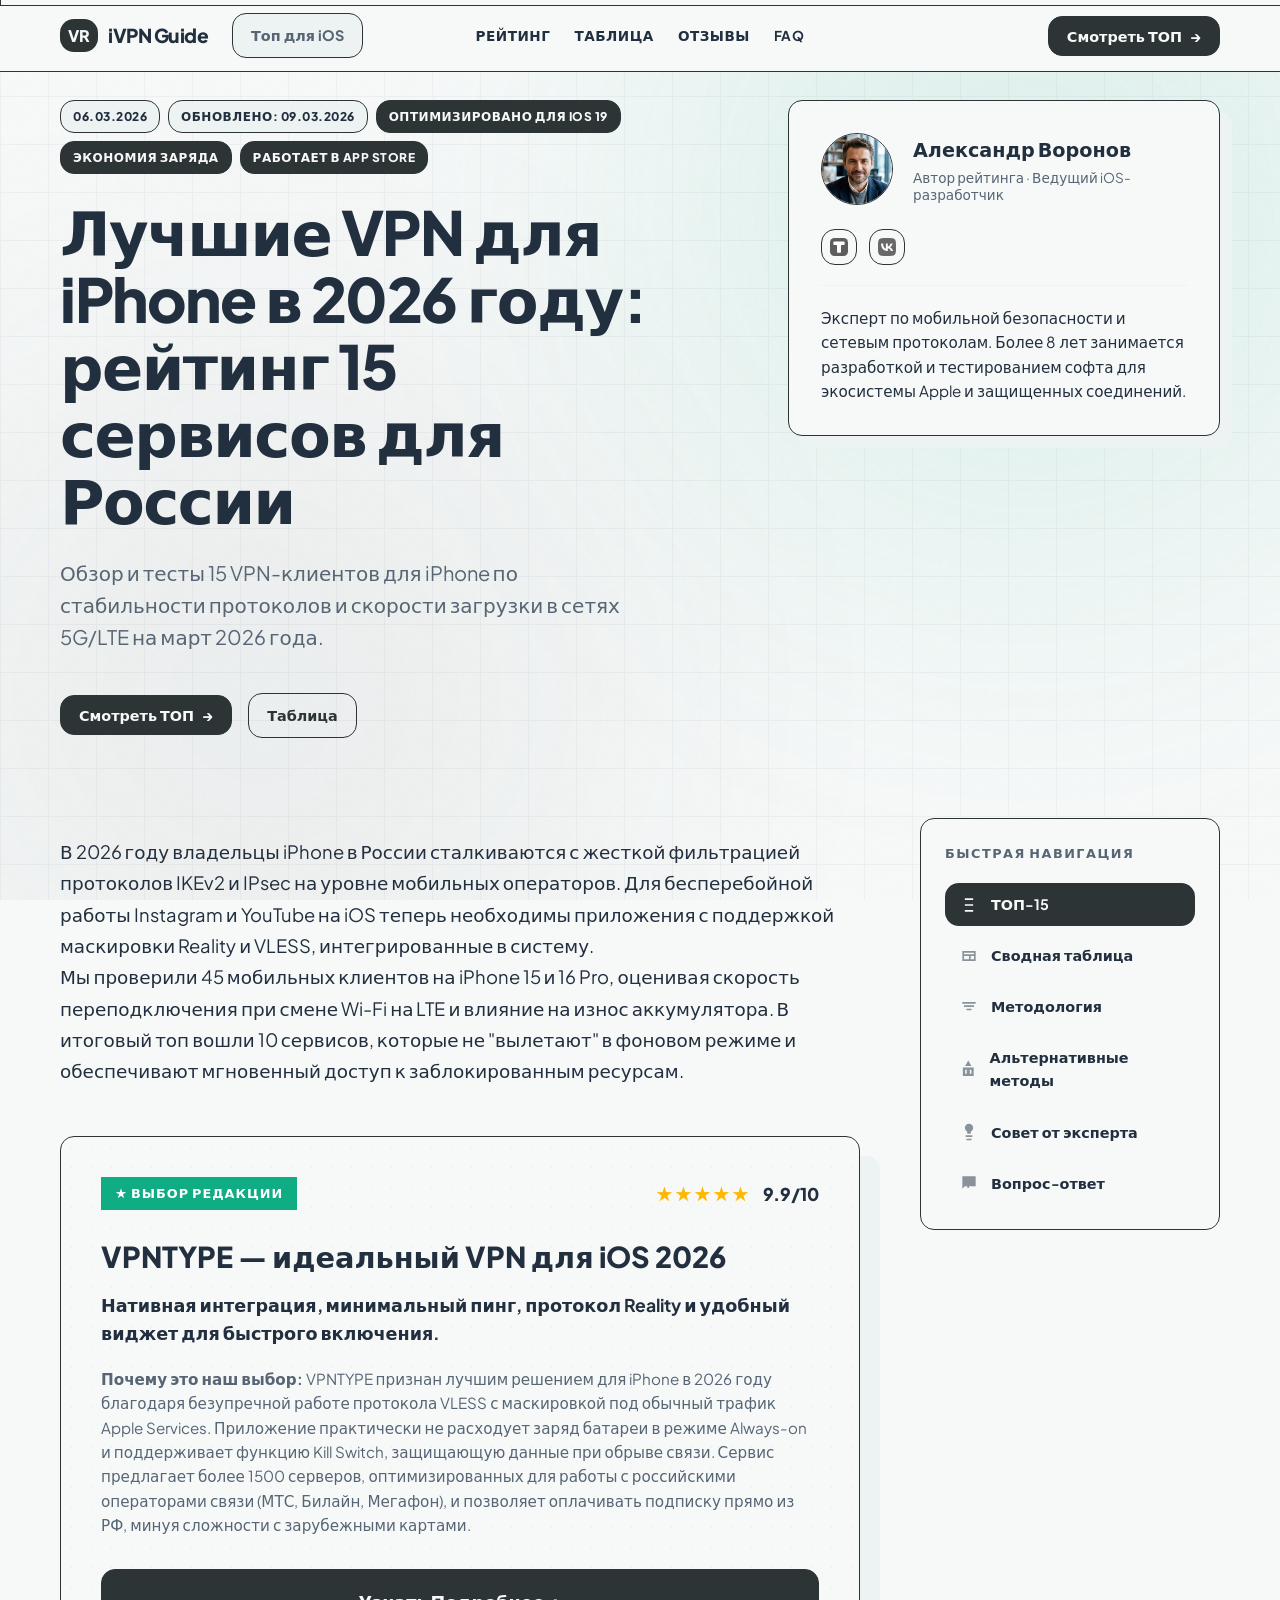
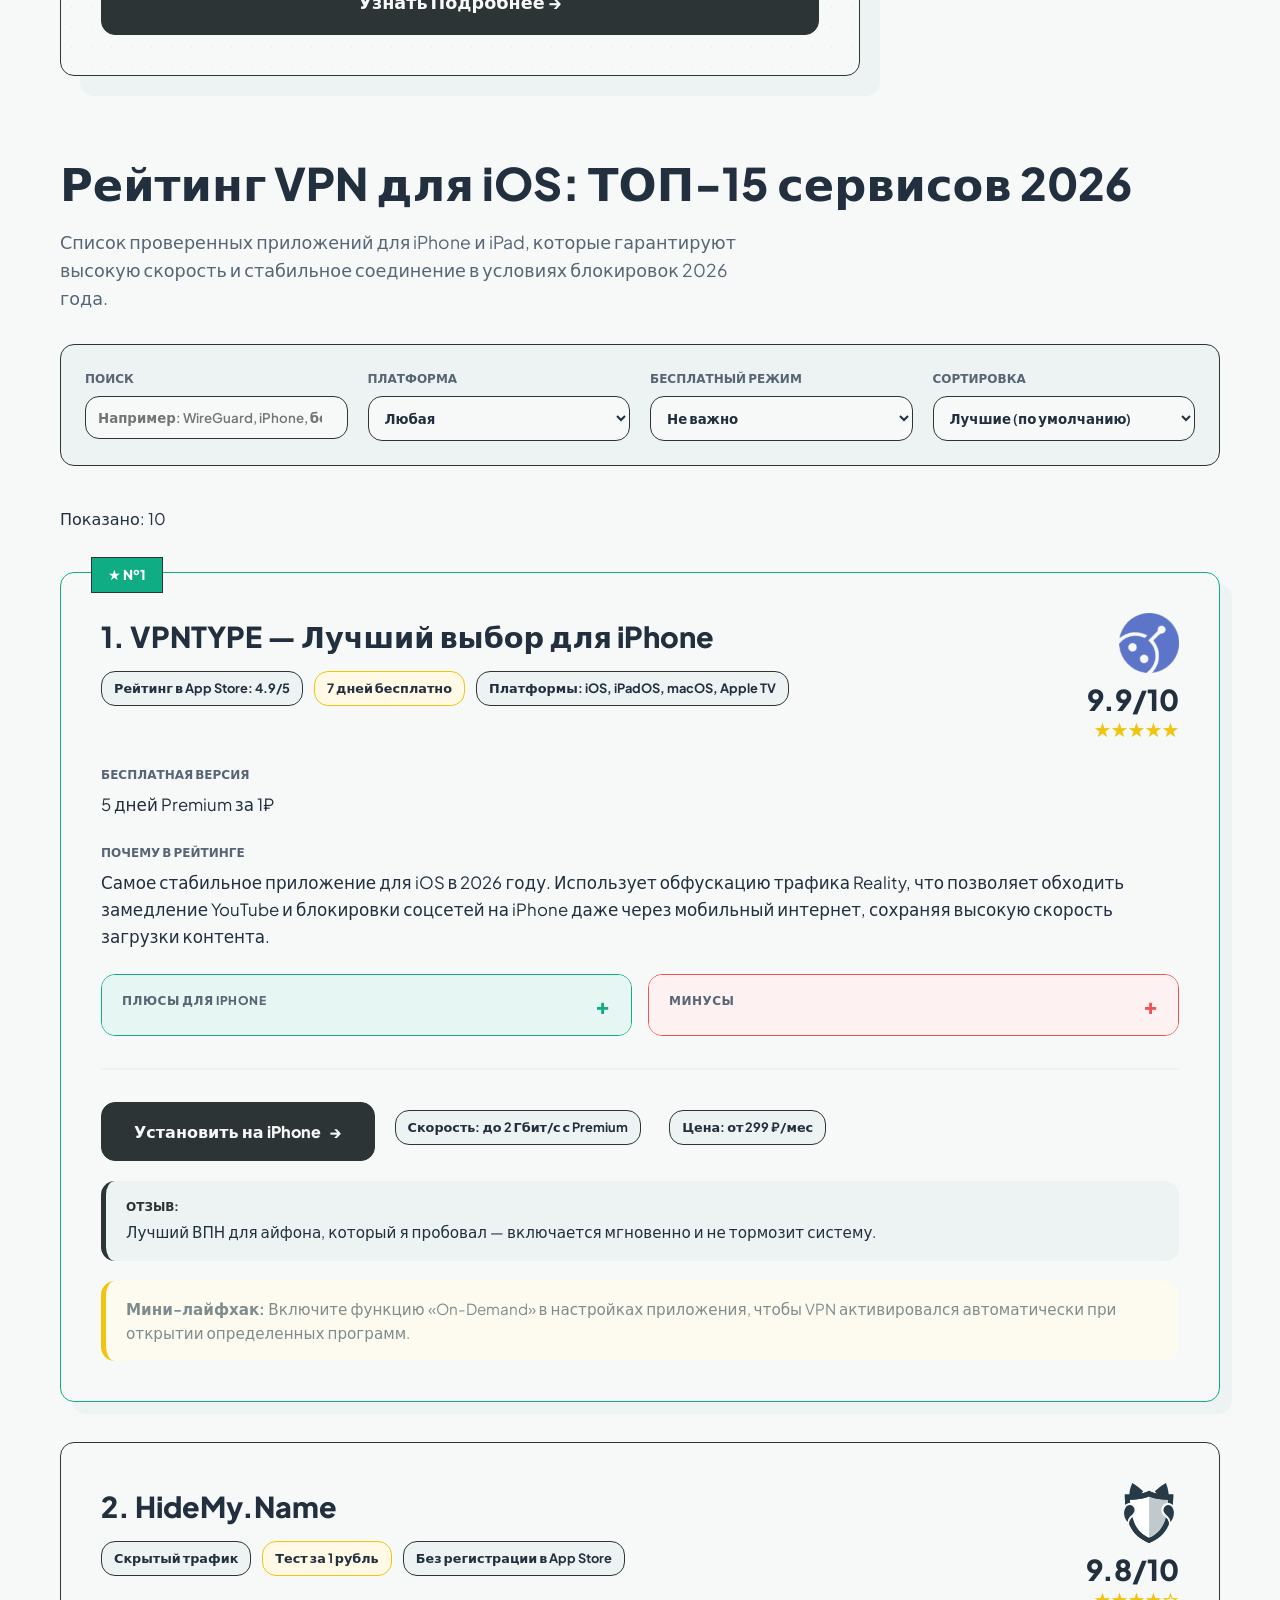
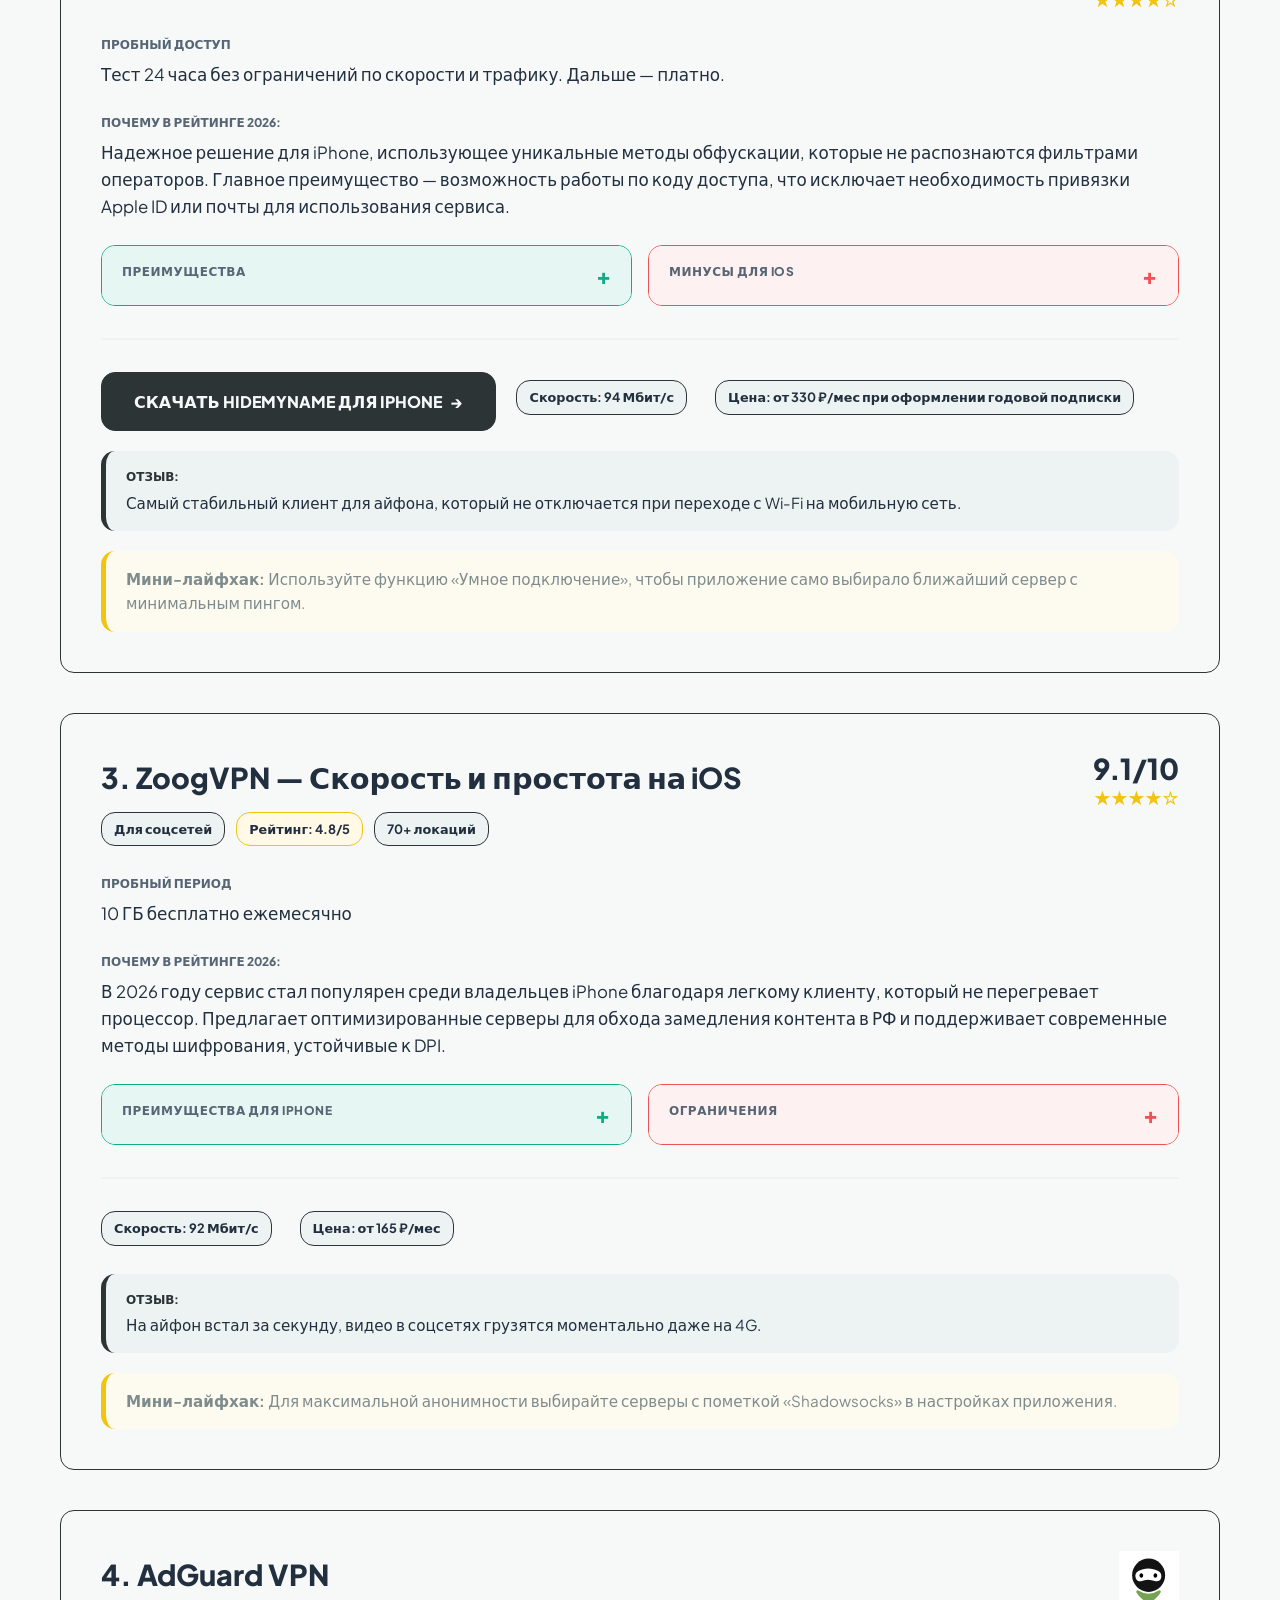
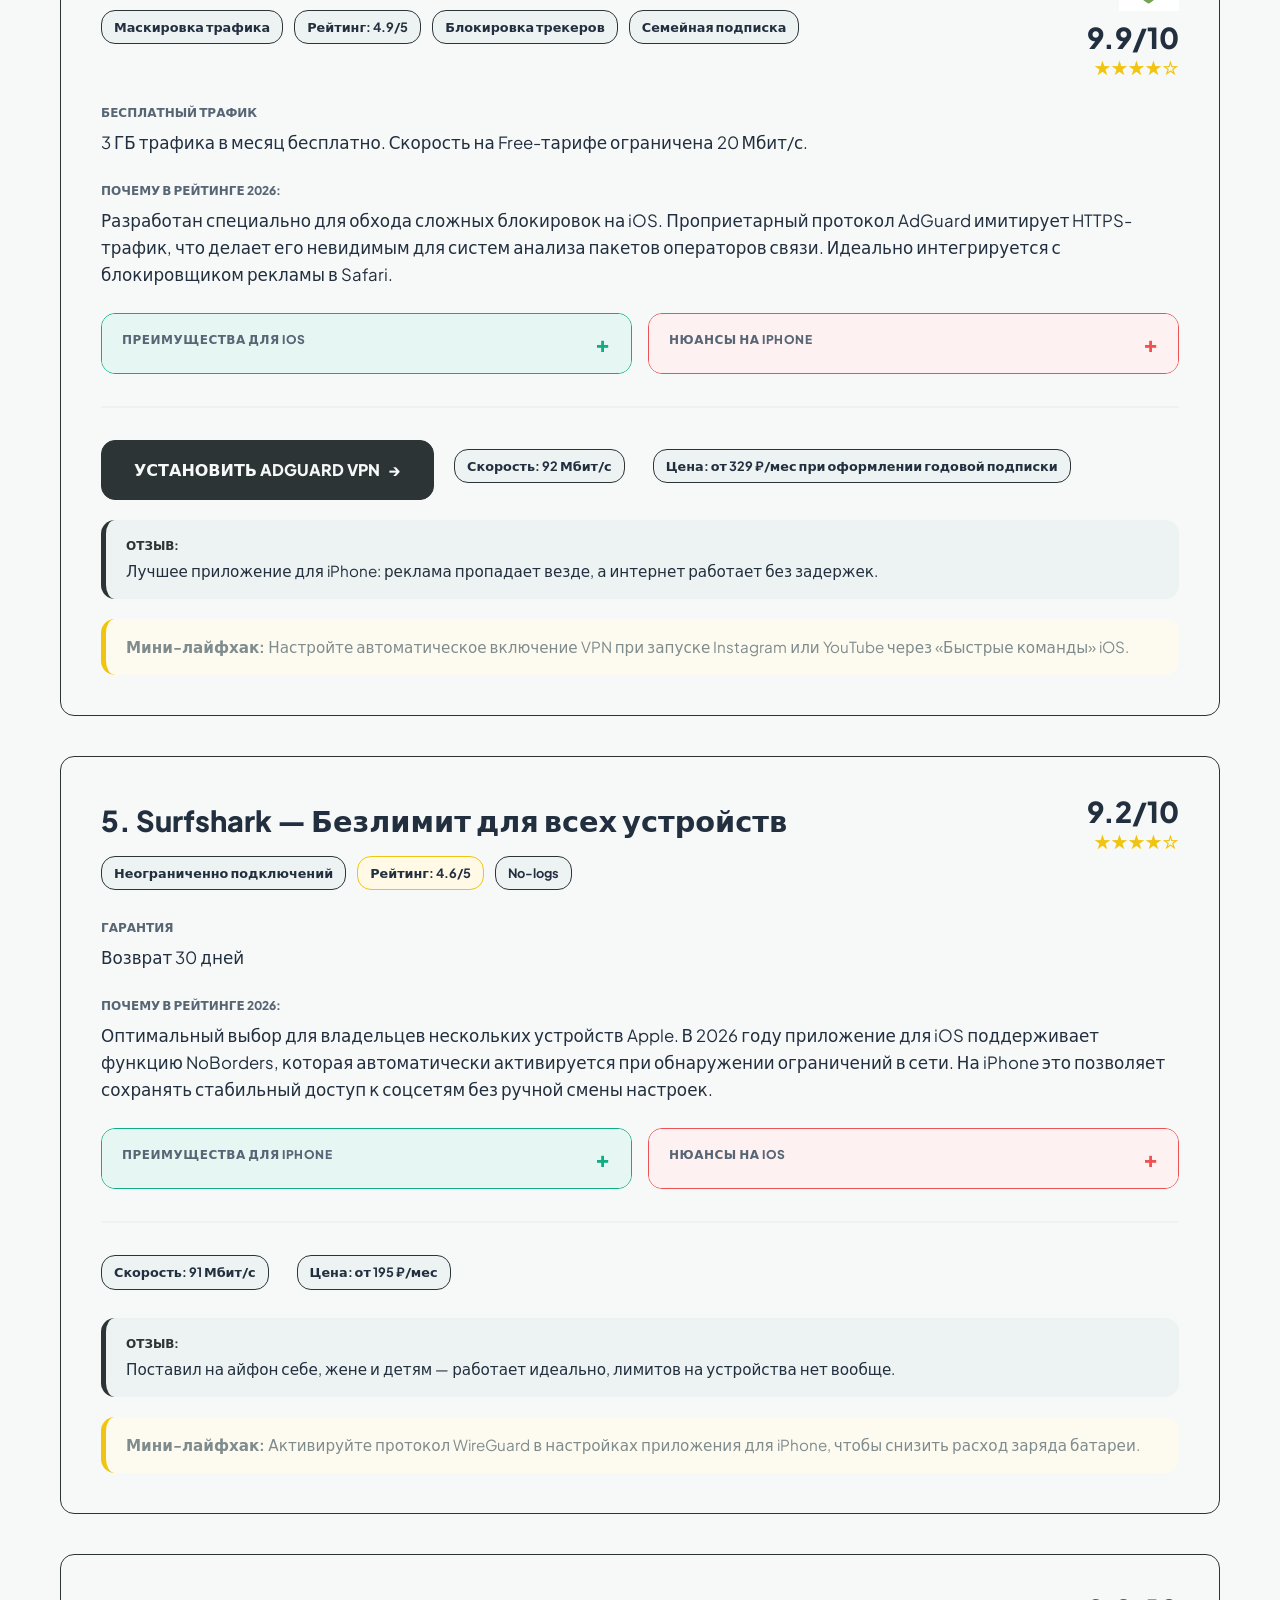
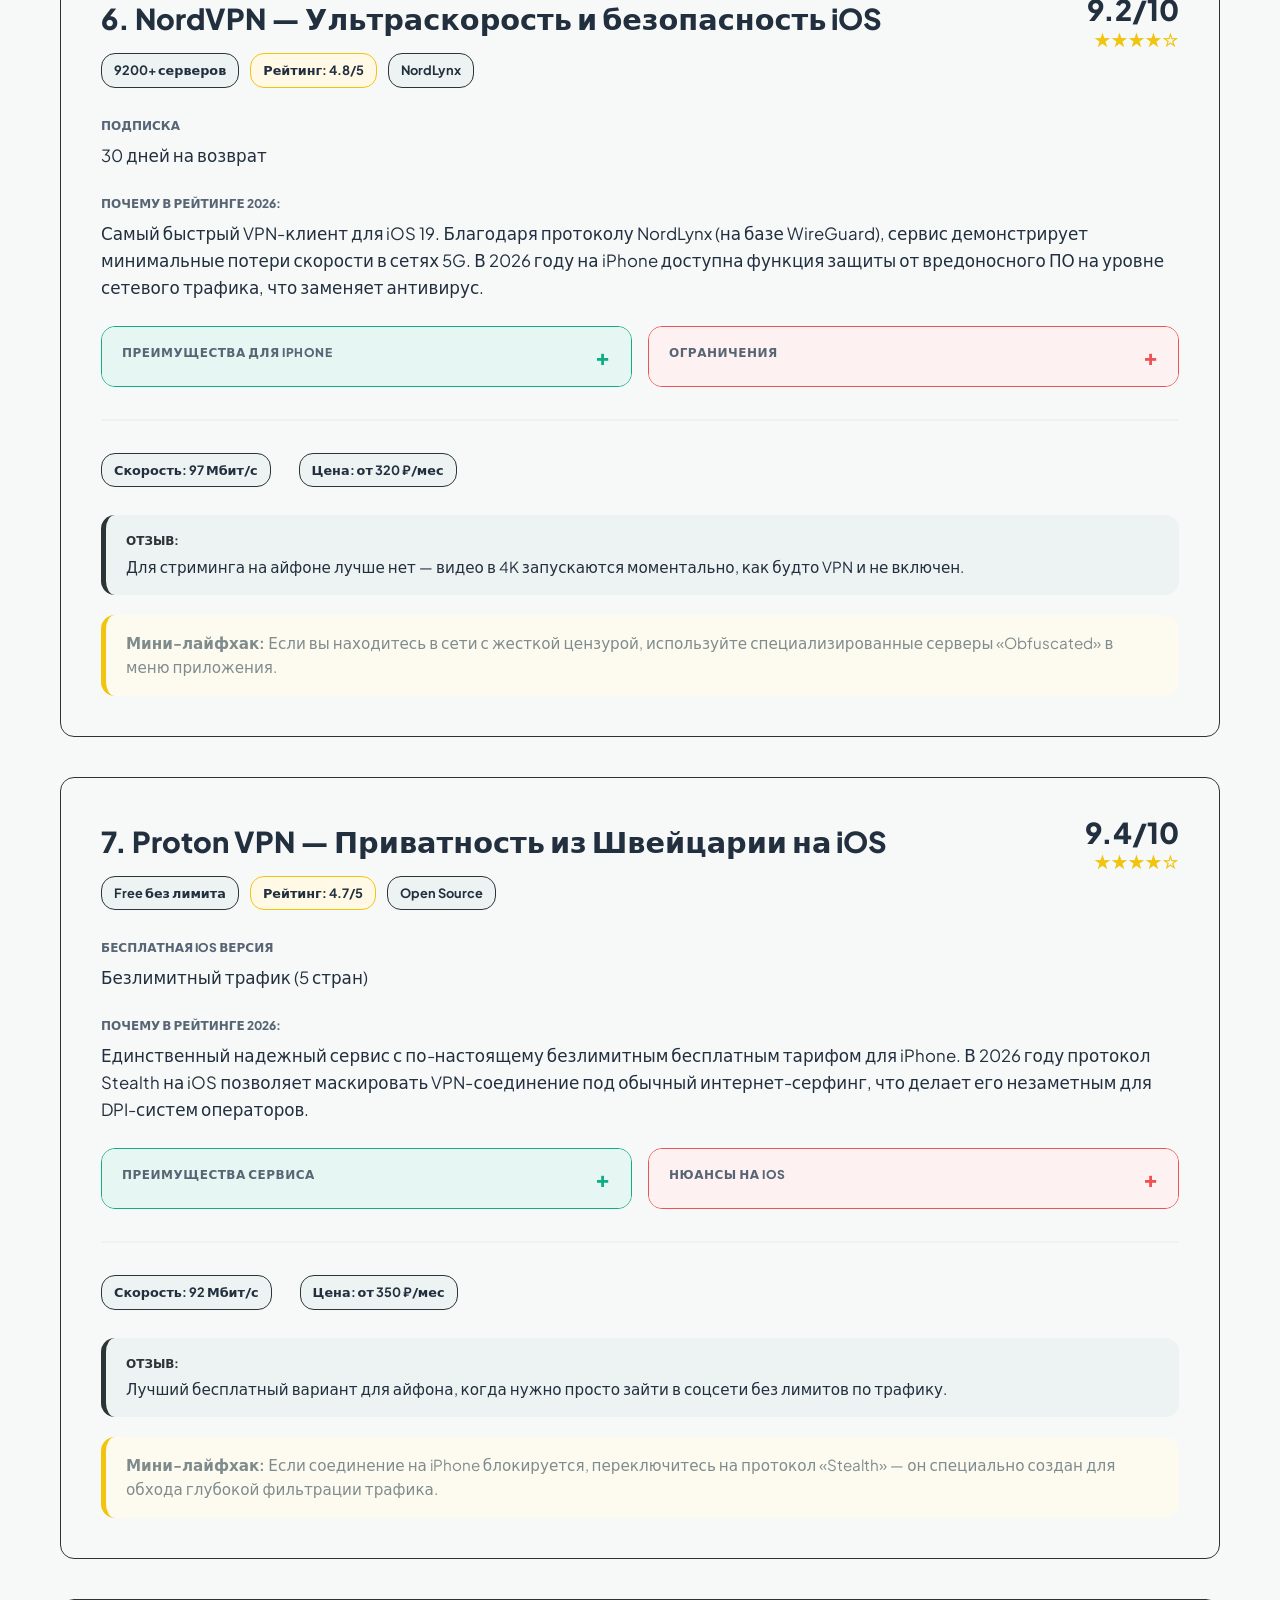
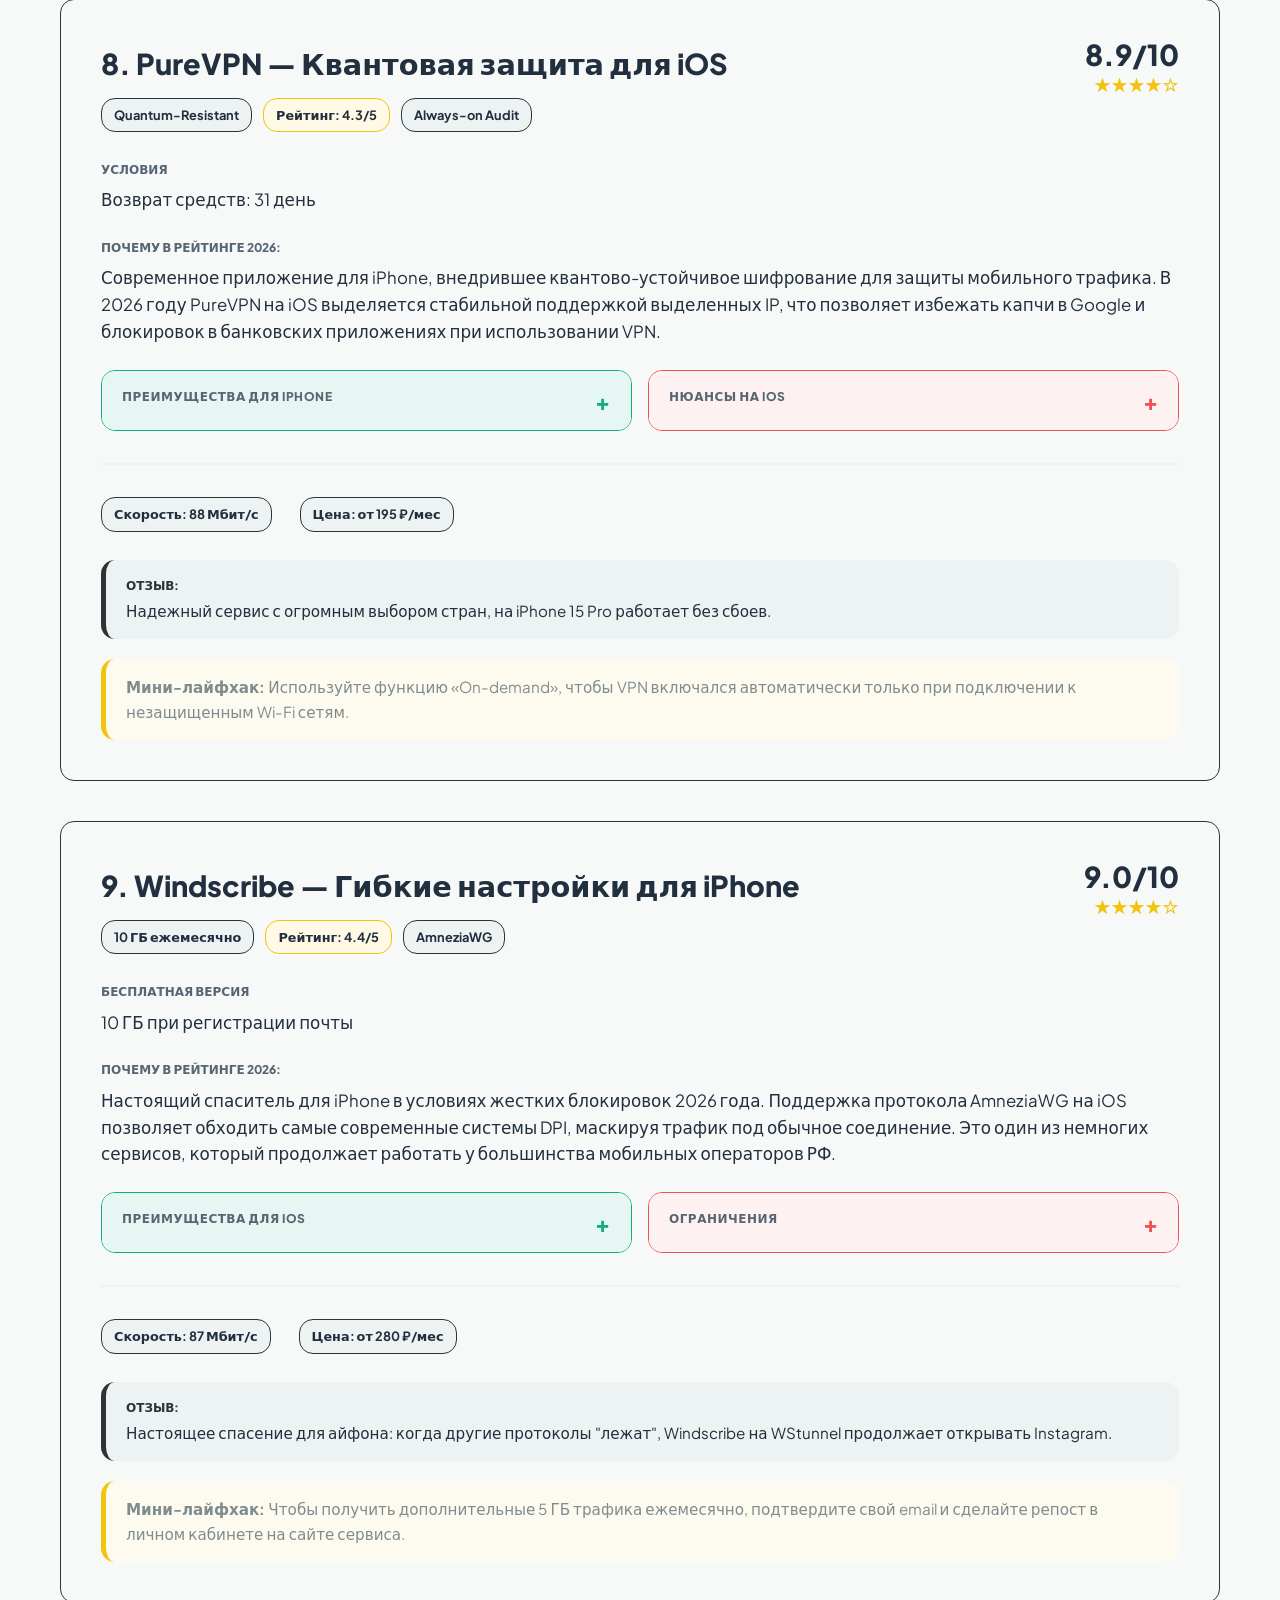
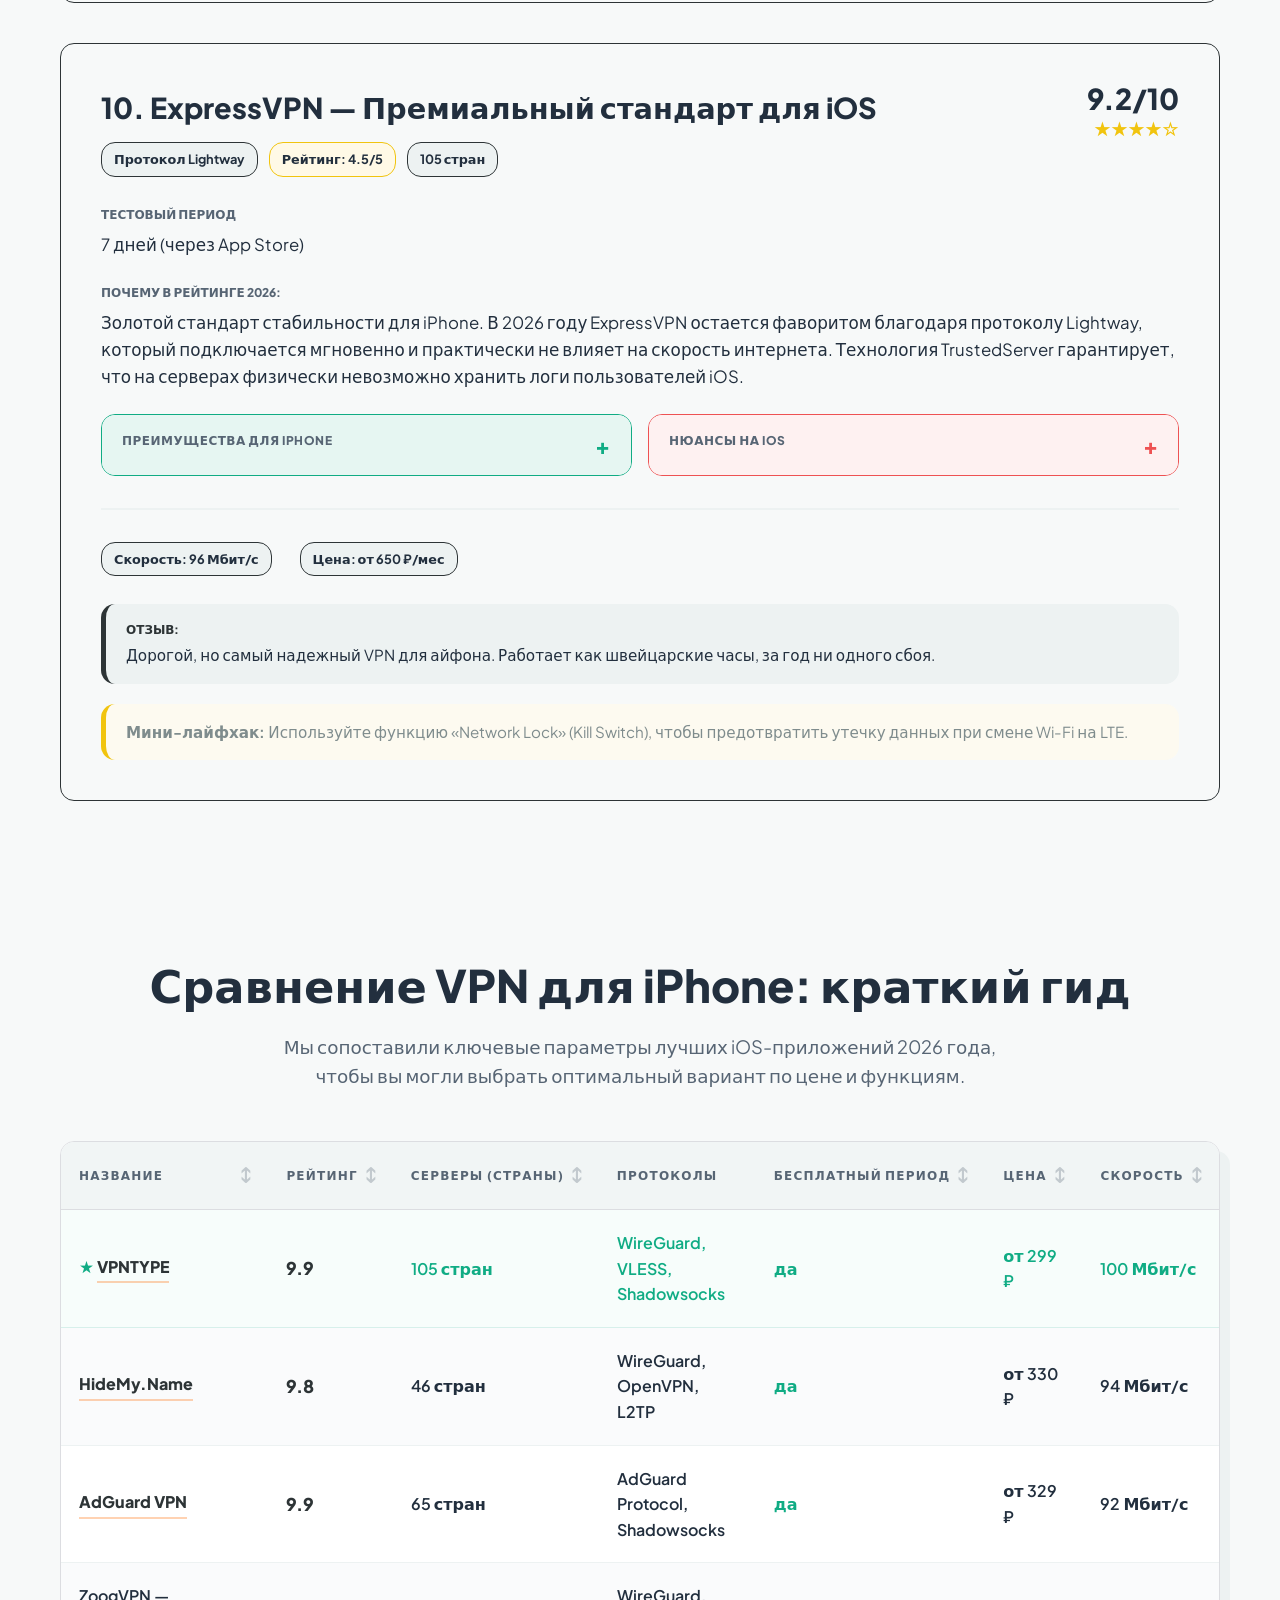
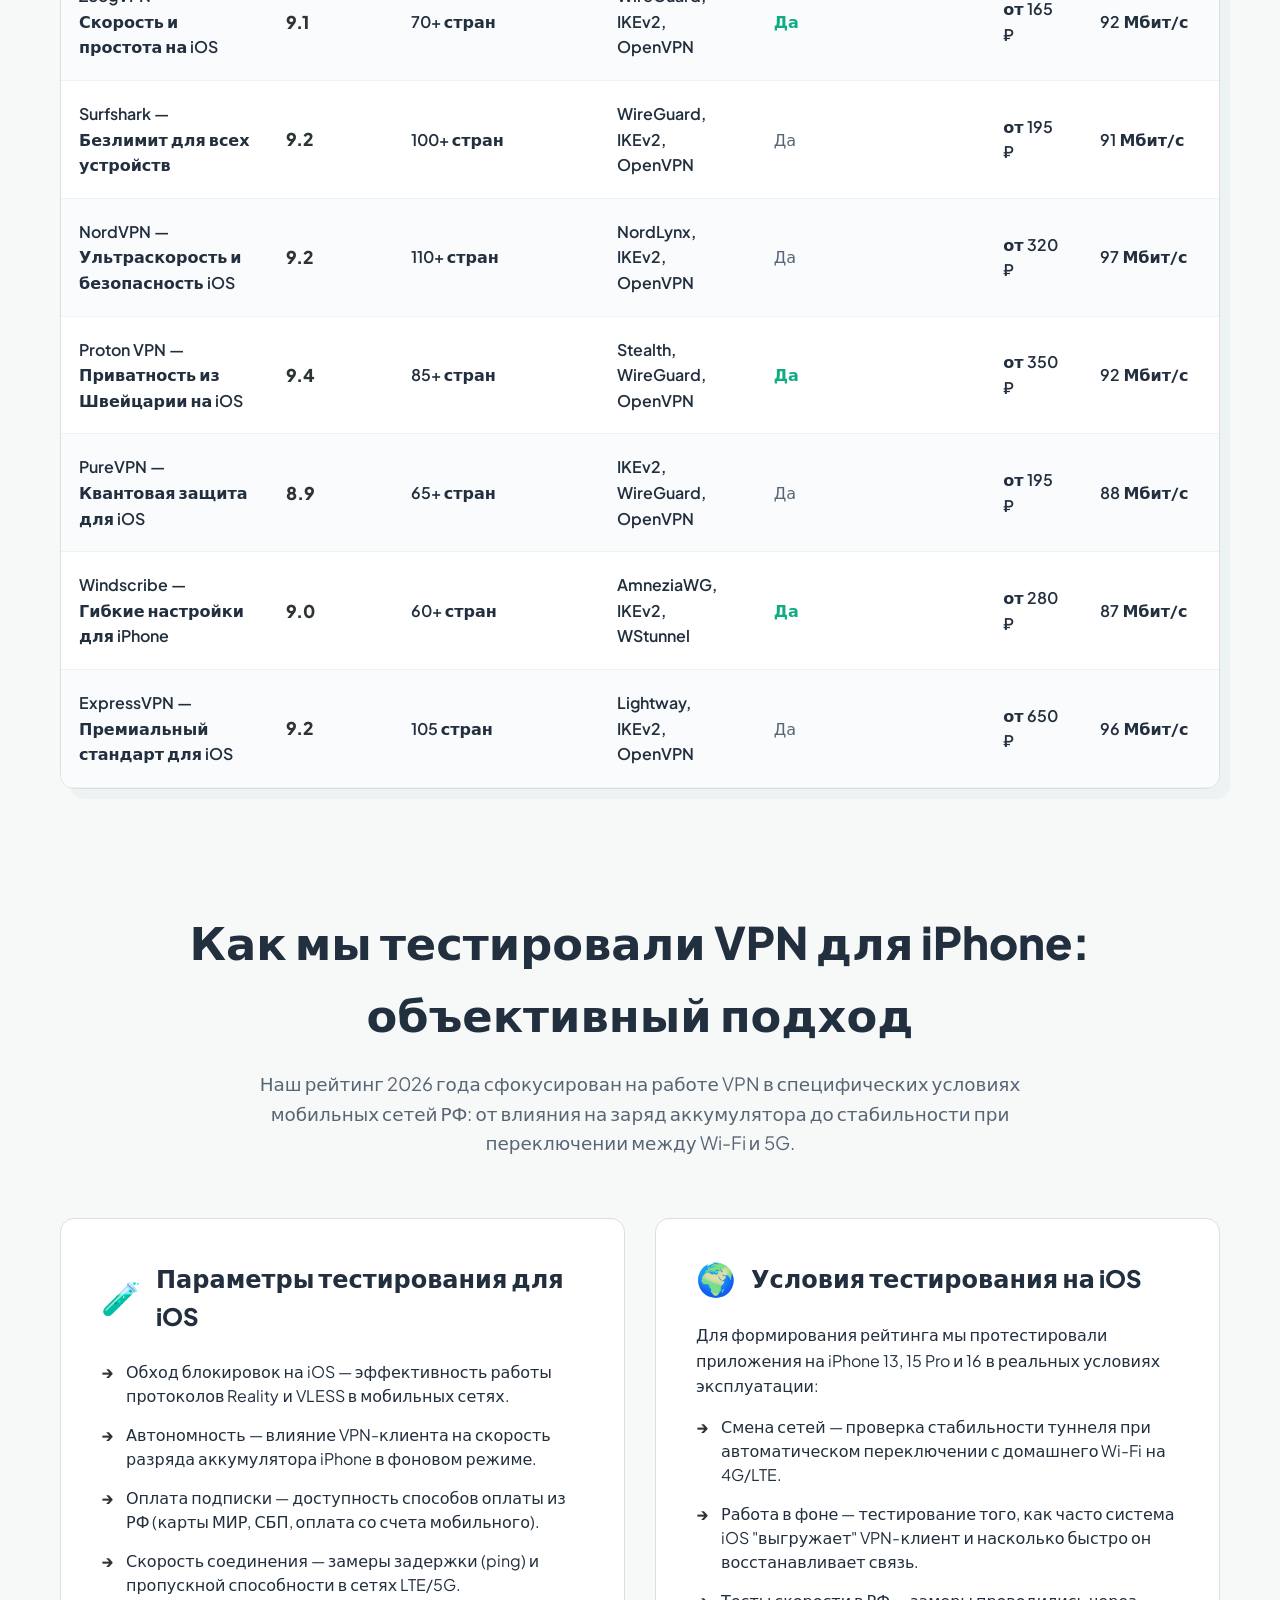
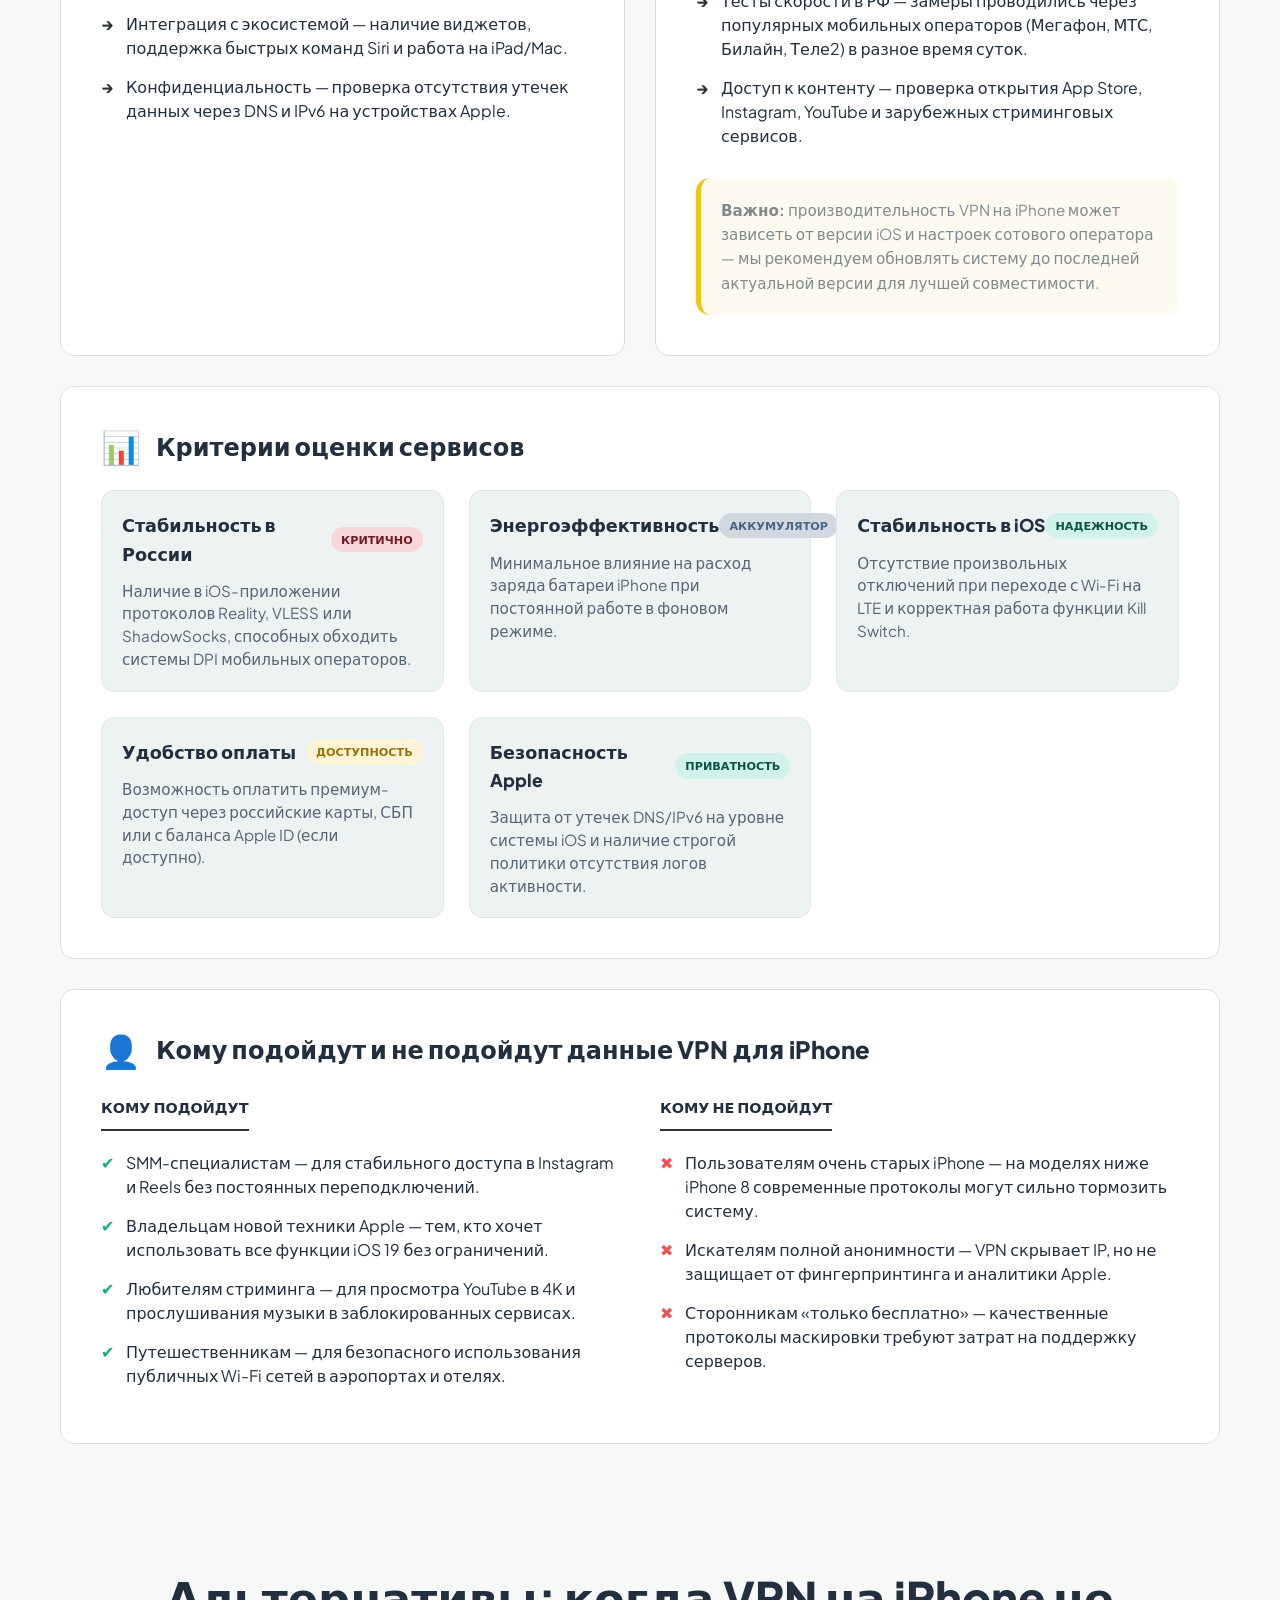
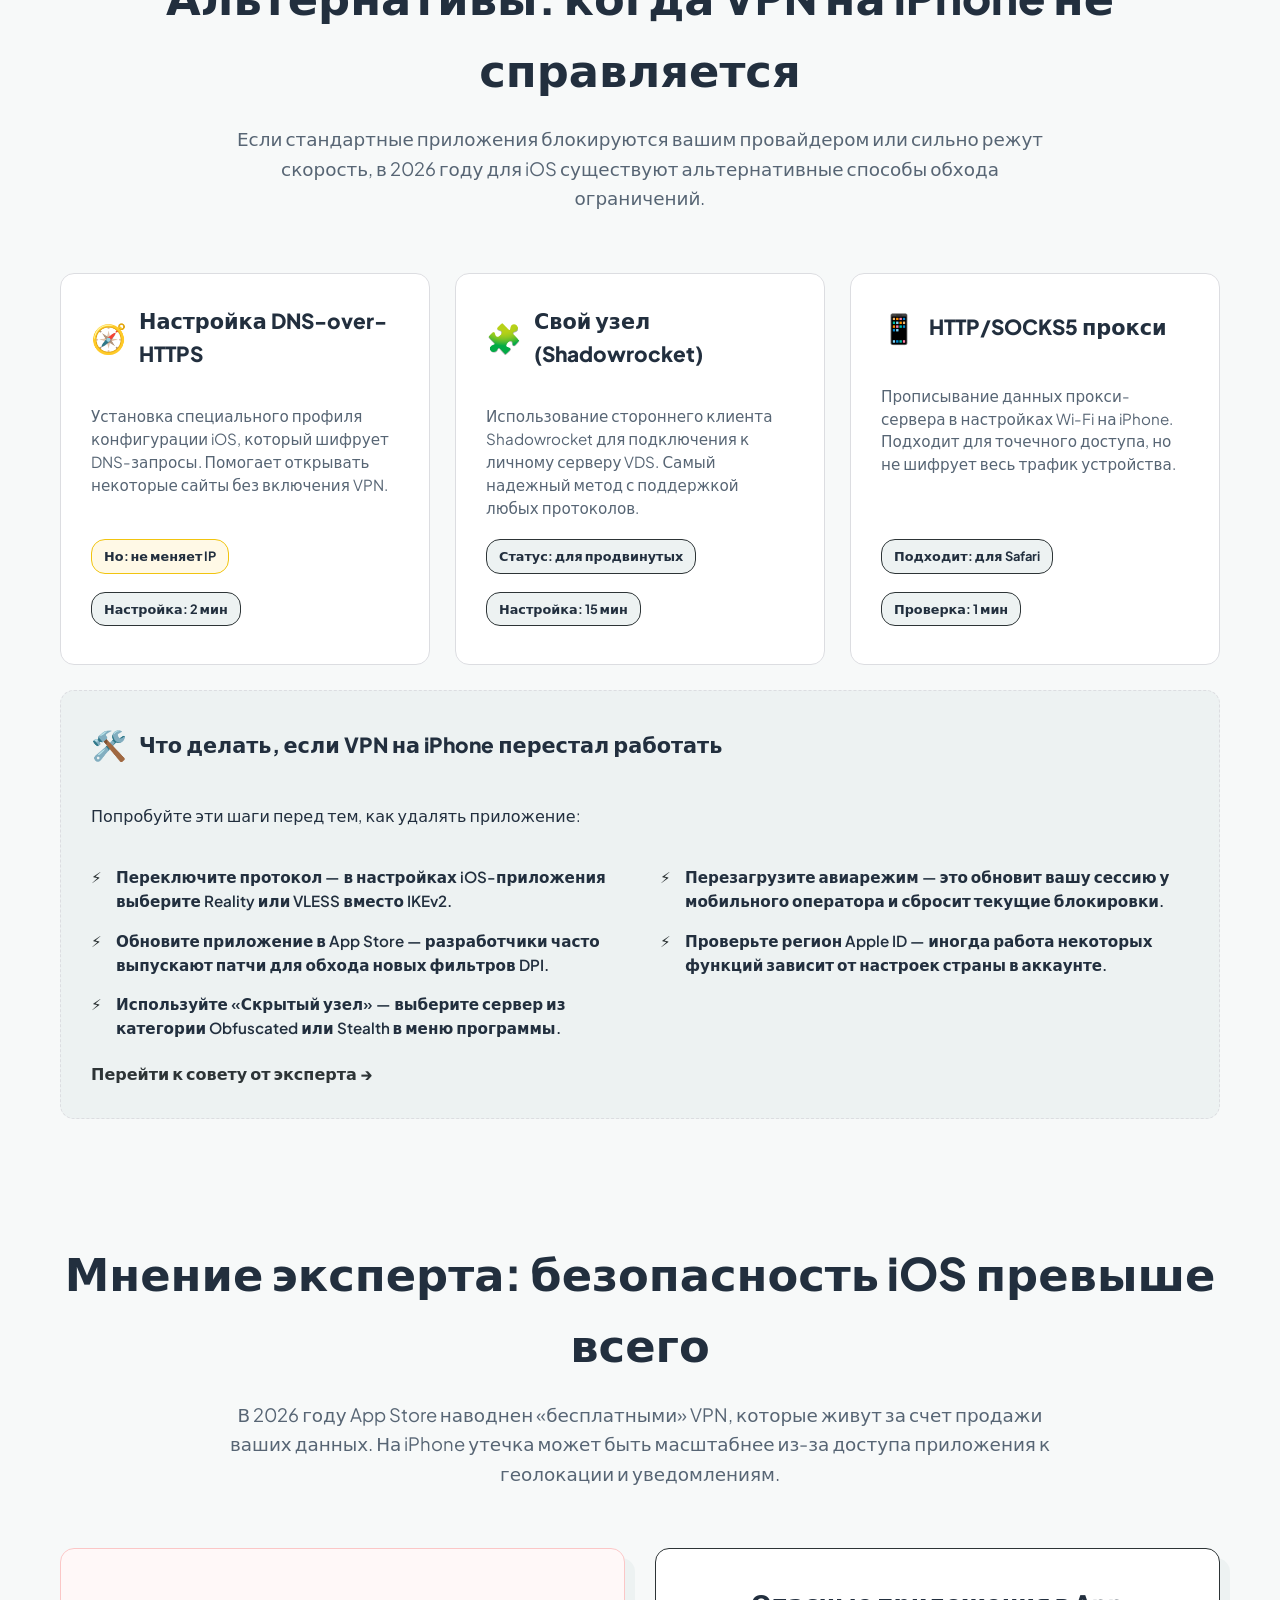
==== commit 59f5eeb5: "Update index.html" ====
--- a/index.html
+++ b/index.html
@@ -15,7 +15,19 @@
 <link href="https://fonts.googleapis.com/css2?family=Plus+Jakarta+Sans:ital,wght@0,400;0,500;0,600;0,700;0,800;1,400&display=swap" rel="stylesheet">
 
   <link rel="stylesheet" href="./styles.css" />
-
+<!-- Yandex.Metrika counter -->
+<script type="text/javascript">
+    (function(m,e,t,r,i,k,a){
+        m[i]=m[i]||function(){(m[i].a=m[i].a||[]).push(arguments)};
+        m[i].l=1*new Date();
+        for (var j = 0; j < document.scripts.length; j++) {if (document.scripts[j].src === r) { return; }}
+        k=e.createElement(t),a=e.getElementsByTagName(t)[0],k.async=1,k.src=r,a.parentNode.insertBefore(k,a)
+    })(window, document,'script','https://mc.yandex.ru/metrika/tag.js?id=107223825', 'ym');
+
+    ym(107223825, 'init', {ssr:true, webvisor:true, clickmap:true, ecommerce:"dataLayer", referrer: document.referrer, url: location.href, accurateTrackBounce:true, trackLinks:true});
+</script>
+<noscript><div><img src="https://mc.yandex.ru/watch/107223825" style="position:absolute; left:-9999px;" alt="" /></div></noscript>
+<!-- /Yandex.Metrika counter -->
   <!-- schema-->
   <script type="application/ld+json">
 {
@@ -30,7 +42,7 @@
   "description": "Ищете рабочий VPN для iPhone в 2026 году? Тестируем 15 iOS-приложений для App Store, которые обходят блокировки. Сравнение скорости, расхода заряда батареи и поддержки VLESS/Reality.",
   "inLanguage": "ru-RU",
   "datePublished": "2026-03-06",
-  "dateModified": "2026-03-06",
+  "dateModified": "2026-03-09",
   "author": {
     "@type": "Person",
     "name": "Александр Воронов",
@@ -727,7 +739,7 @@
     <div class="hero__left">
       <div class="hero__tags" aria-label="Служебная информация">
         <span class="tag"><time datetime="2026-03-06">06.03.2026</time></span>
-        <span class="tag">Обновлено: <time datetime="2026-03-06">06.03.2026</time></span>
+        <span class="tag">Обновлено: <time datetime="2026-03-09">09.03.2026</time></span>
         <span class="tag tag--pin">Оптимизировано для iOS 19</span>
         <span class="tag tag--pin">Экономия заряда</span>
         <span class="tag tag--pin">Работает в App Store</span>
@@ -2403,3 +2415,4 @@
   <script src="./app.js"></script>
 </body>
 </html>
+
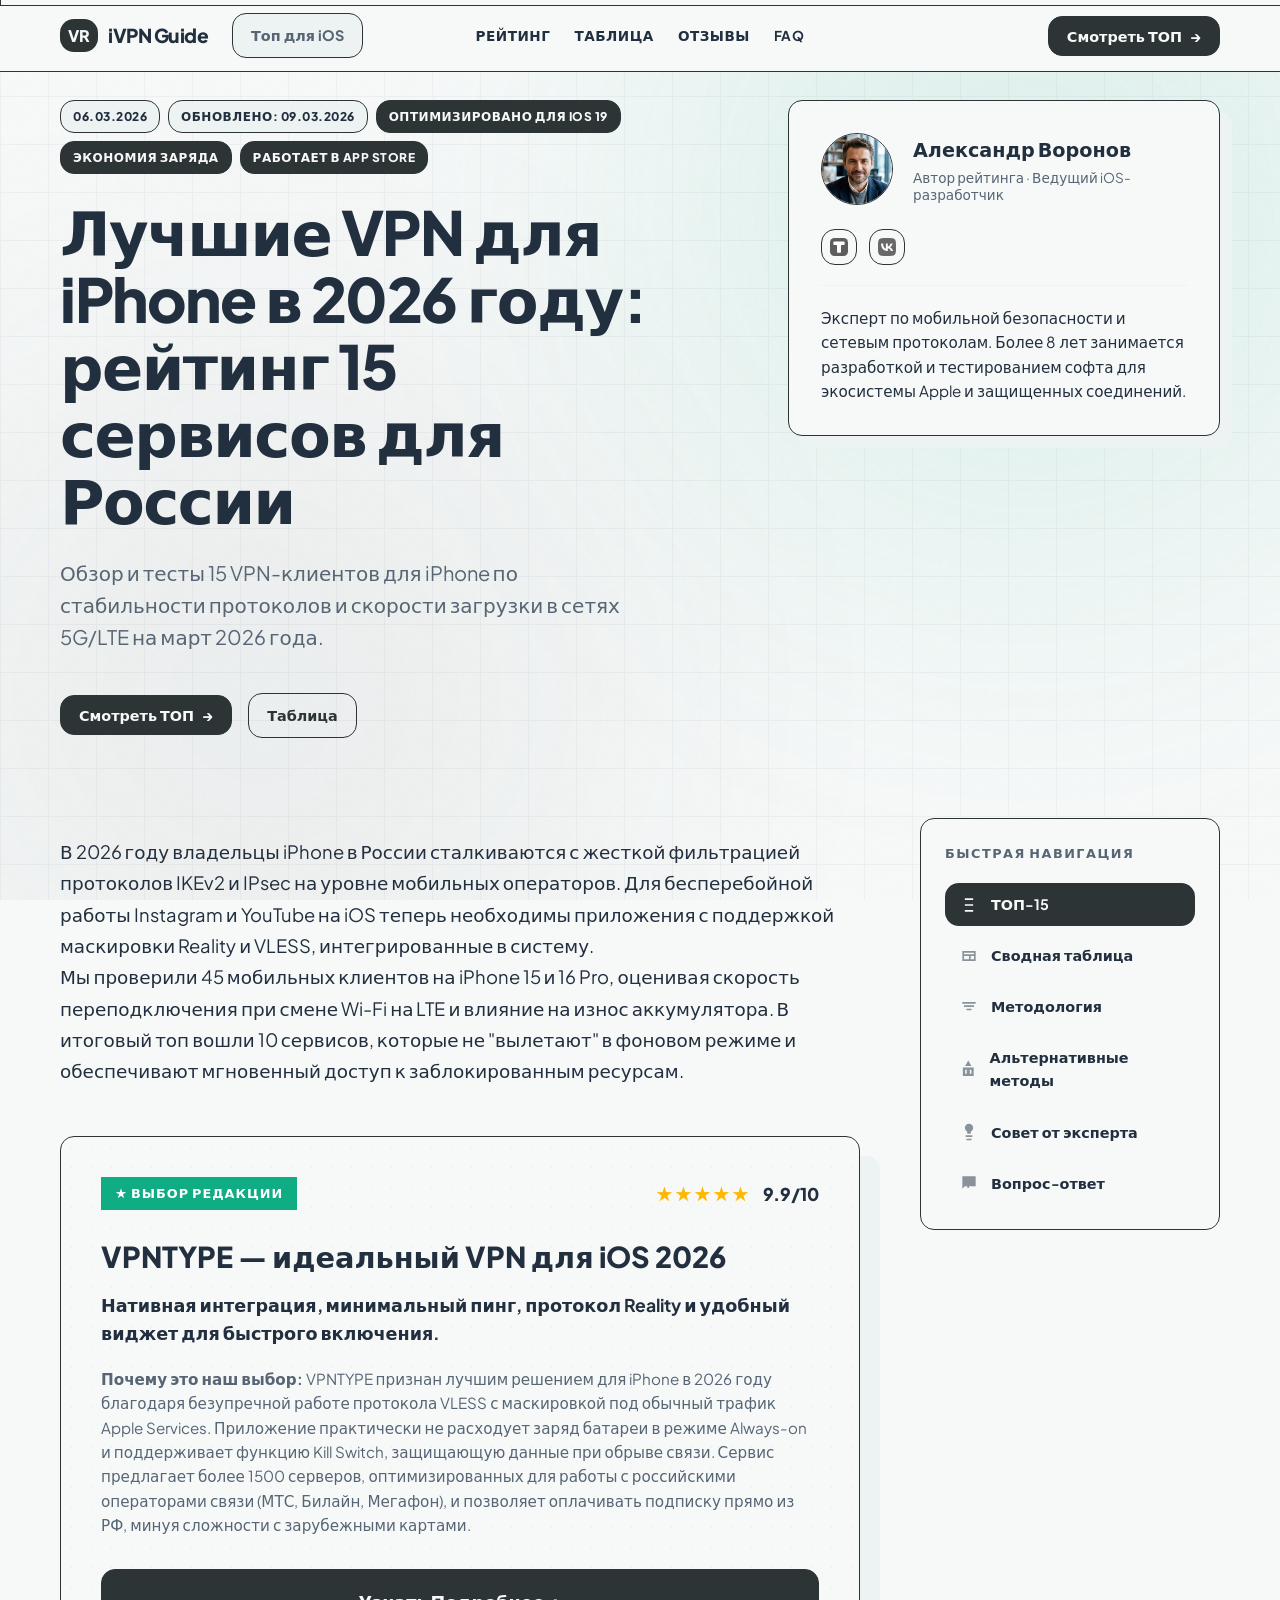
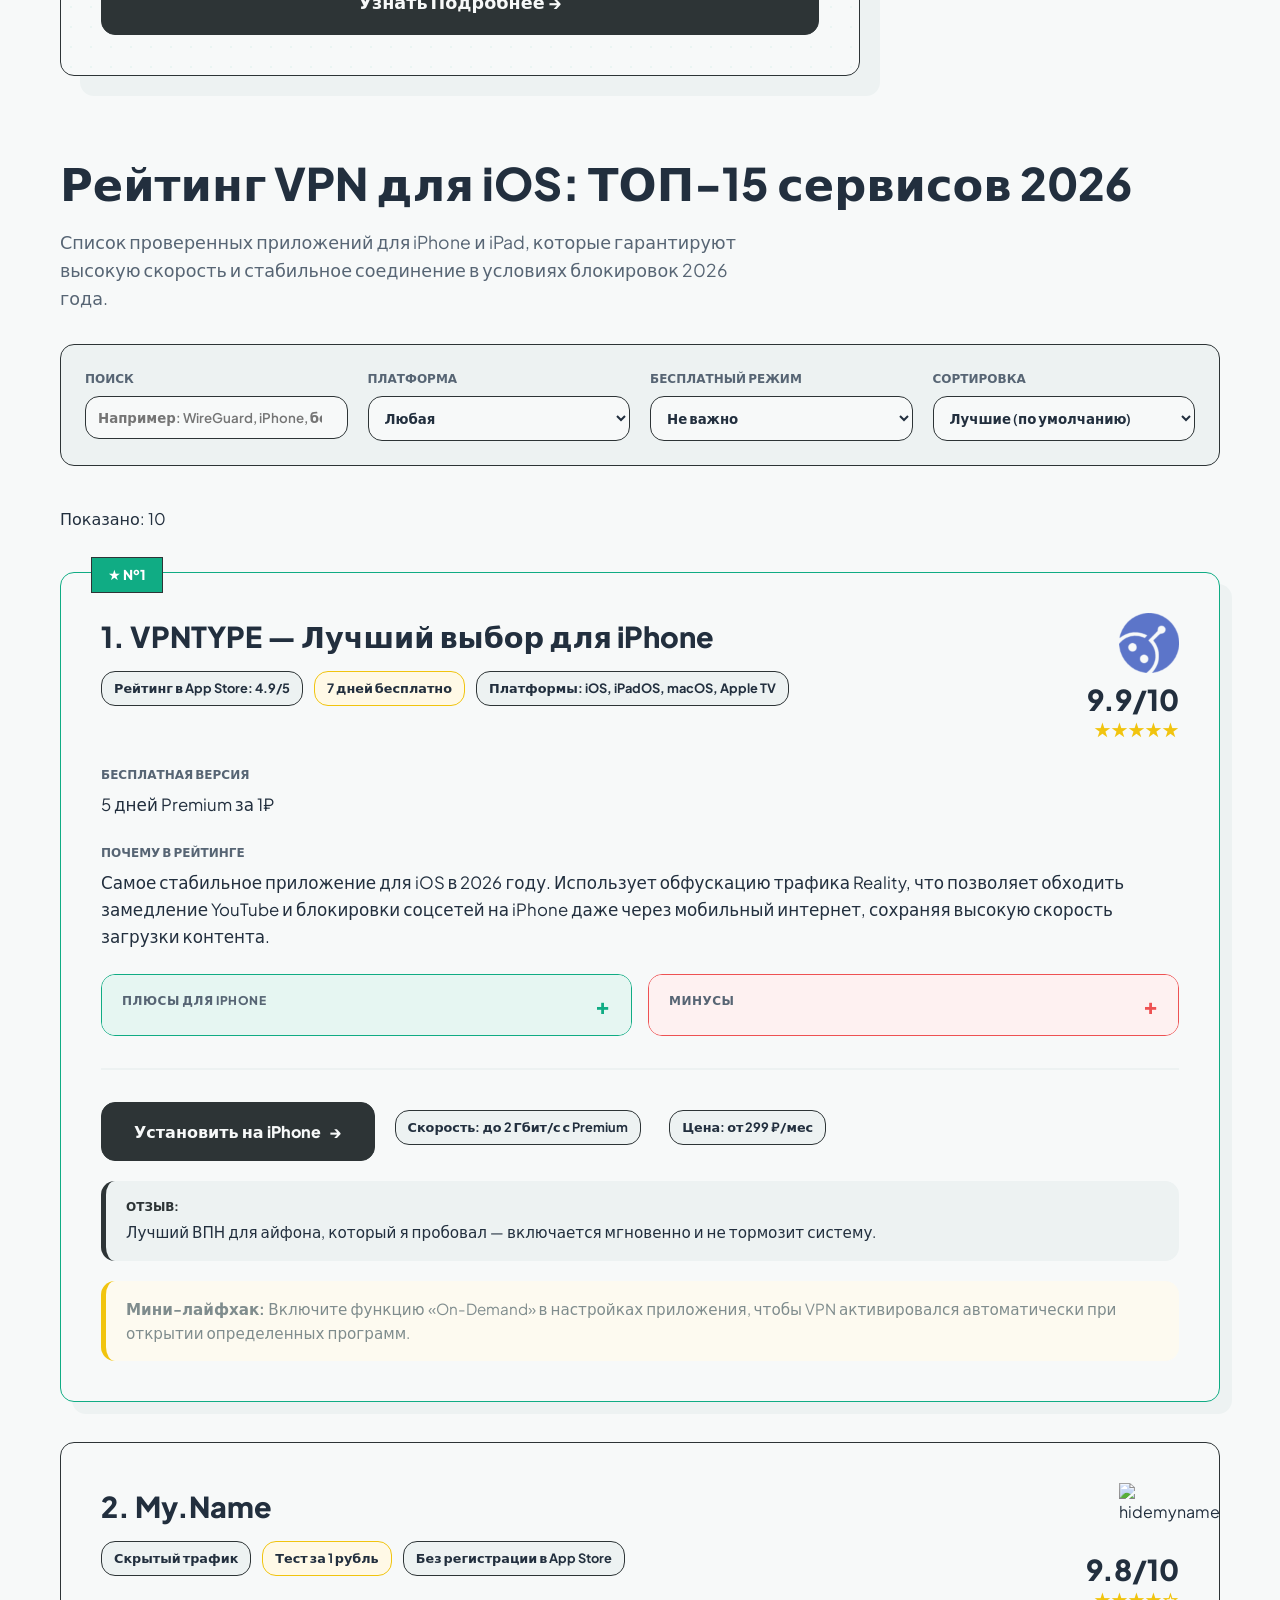
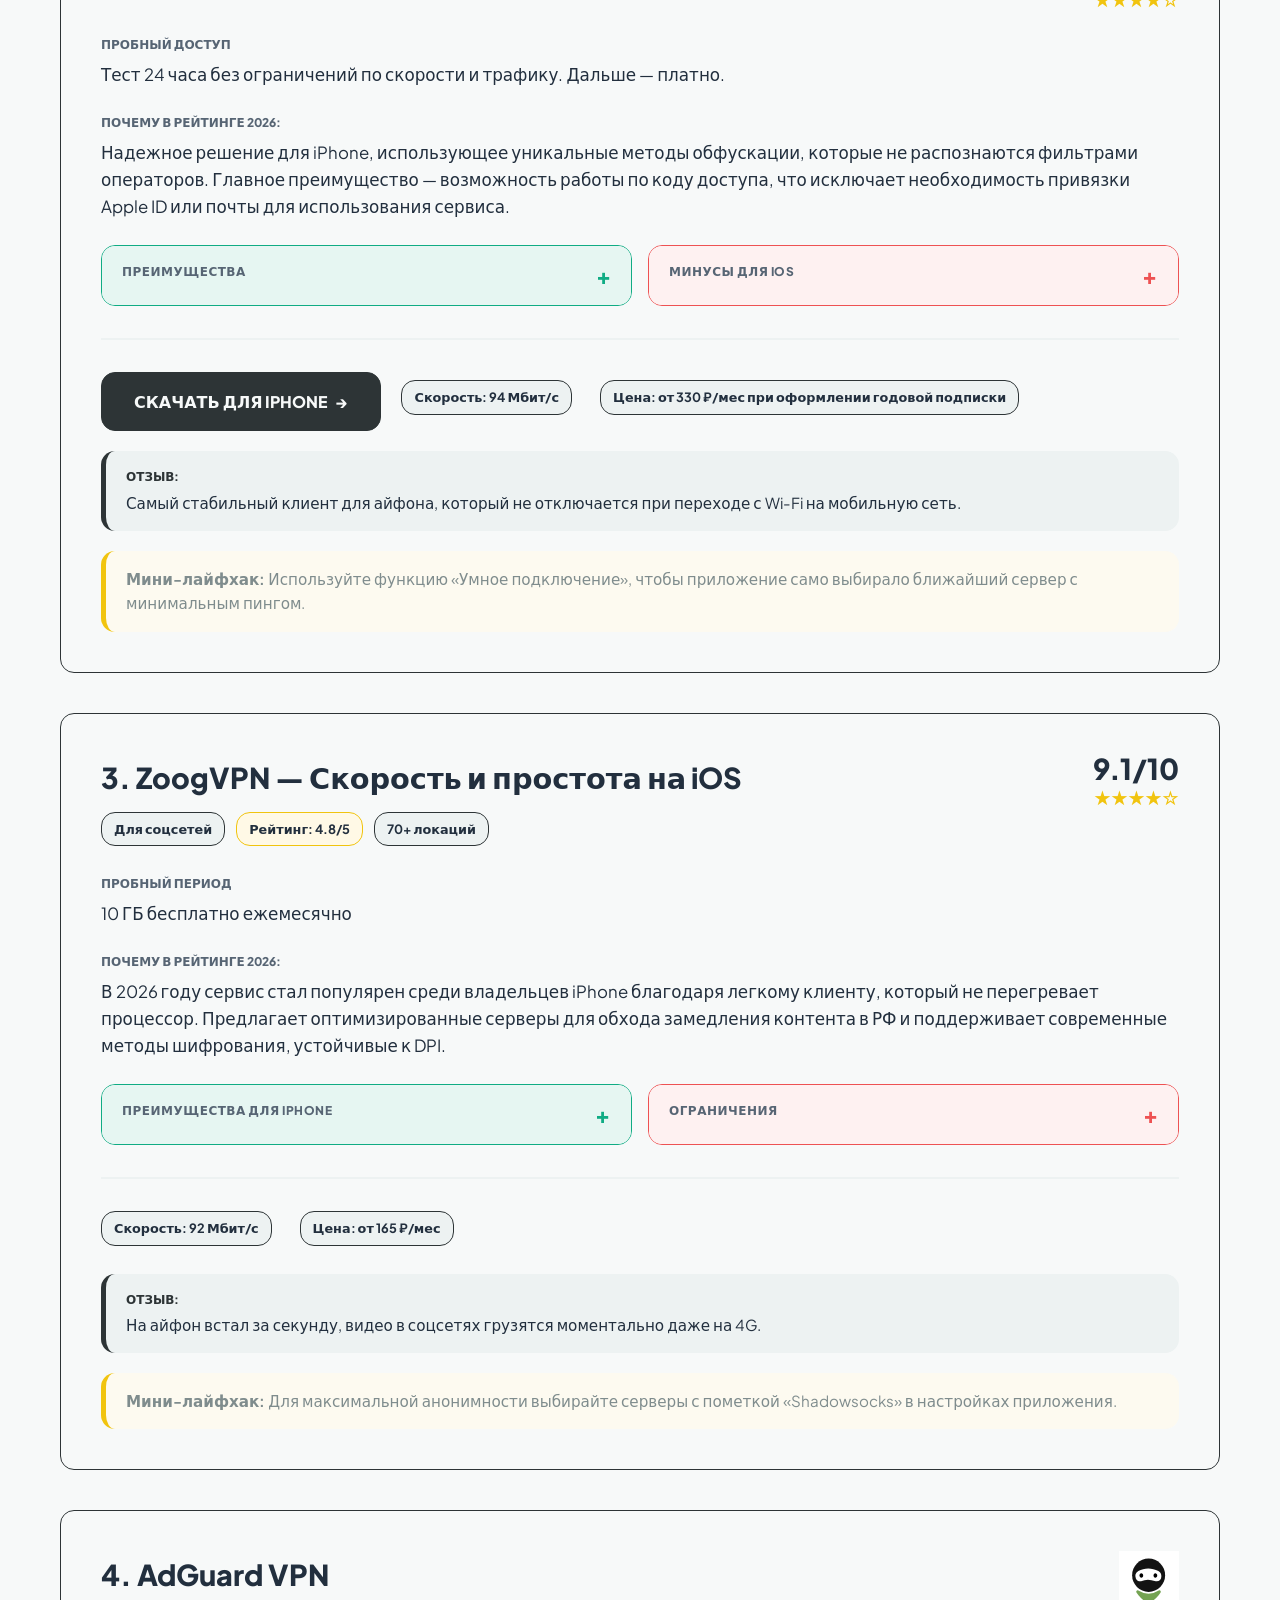
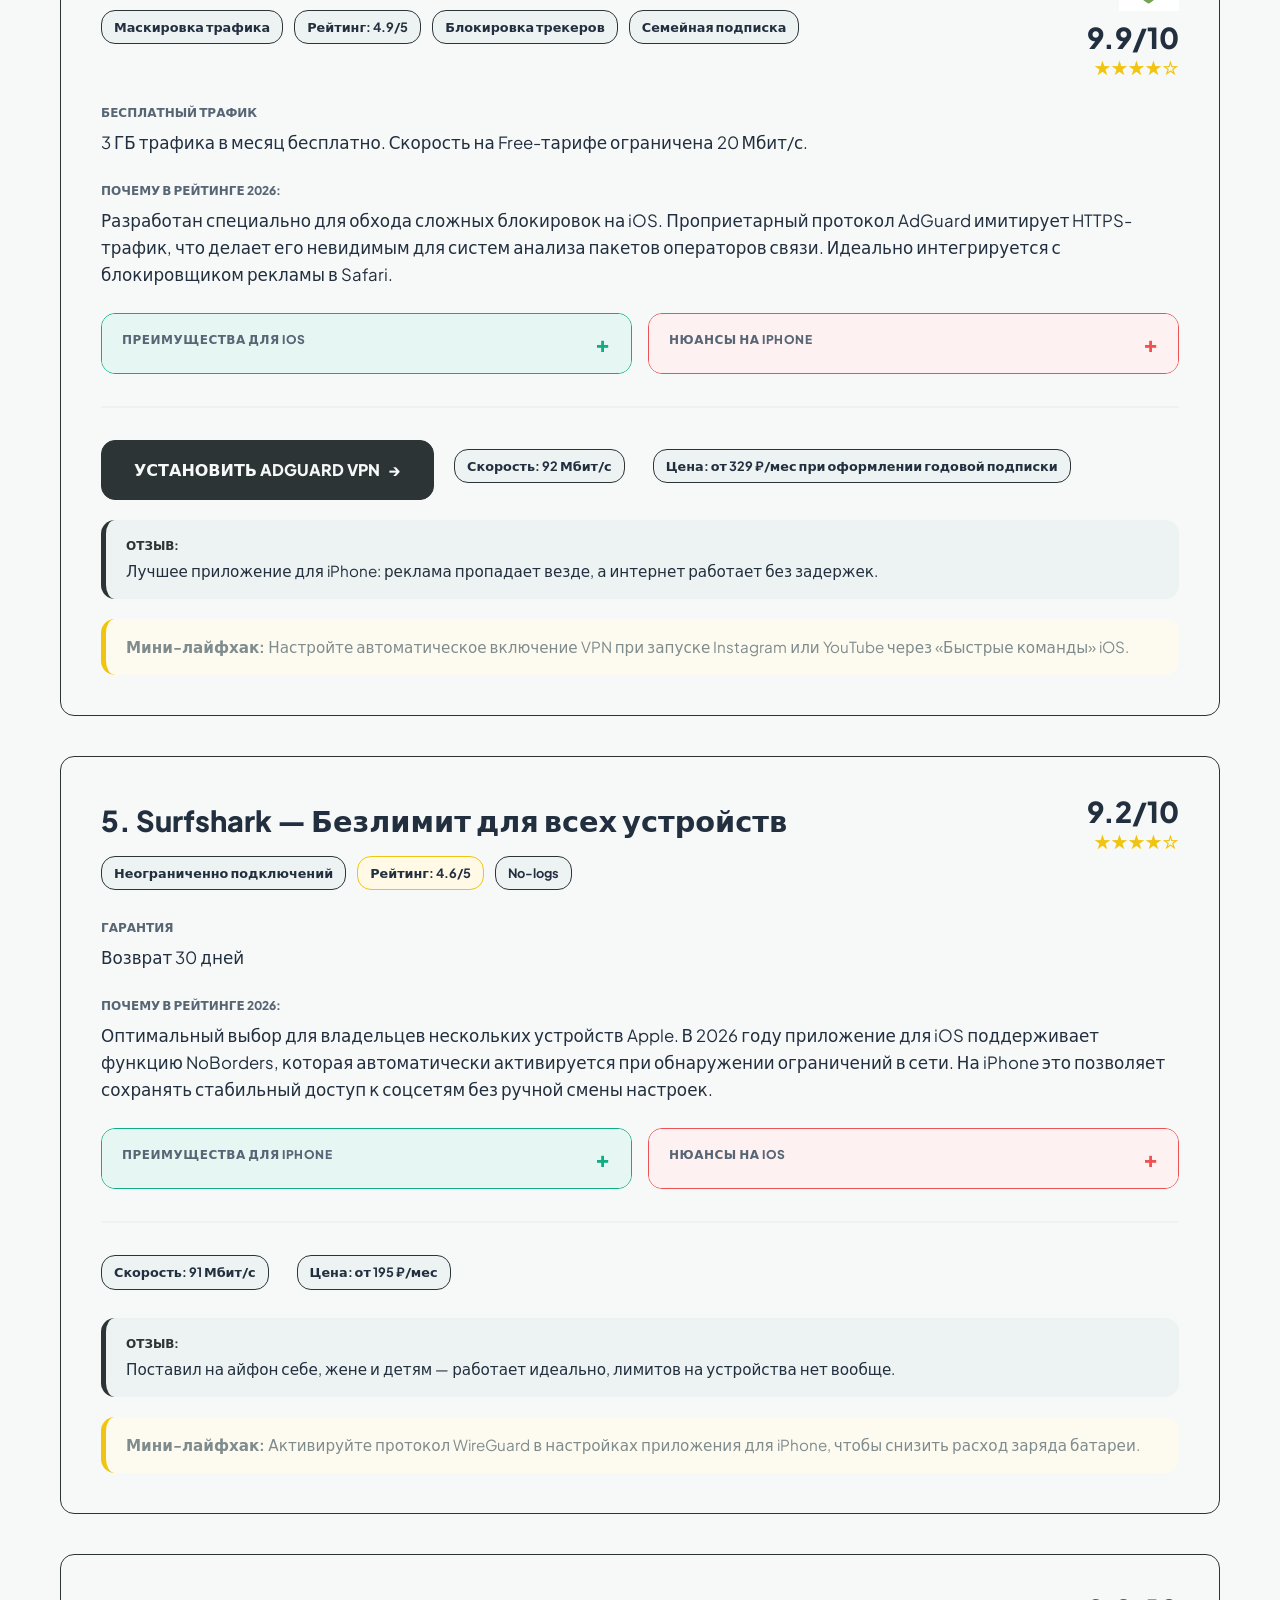
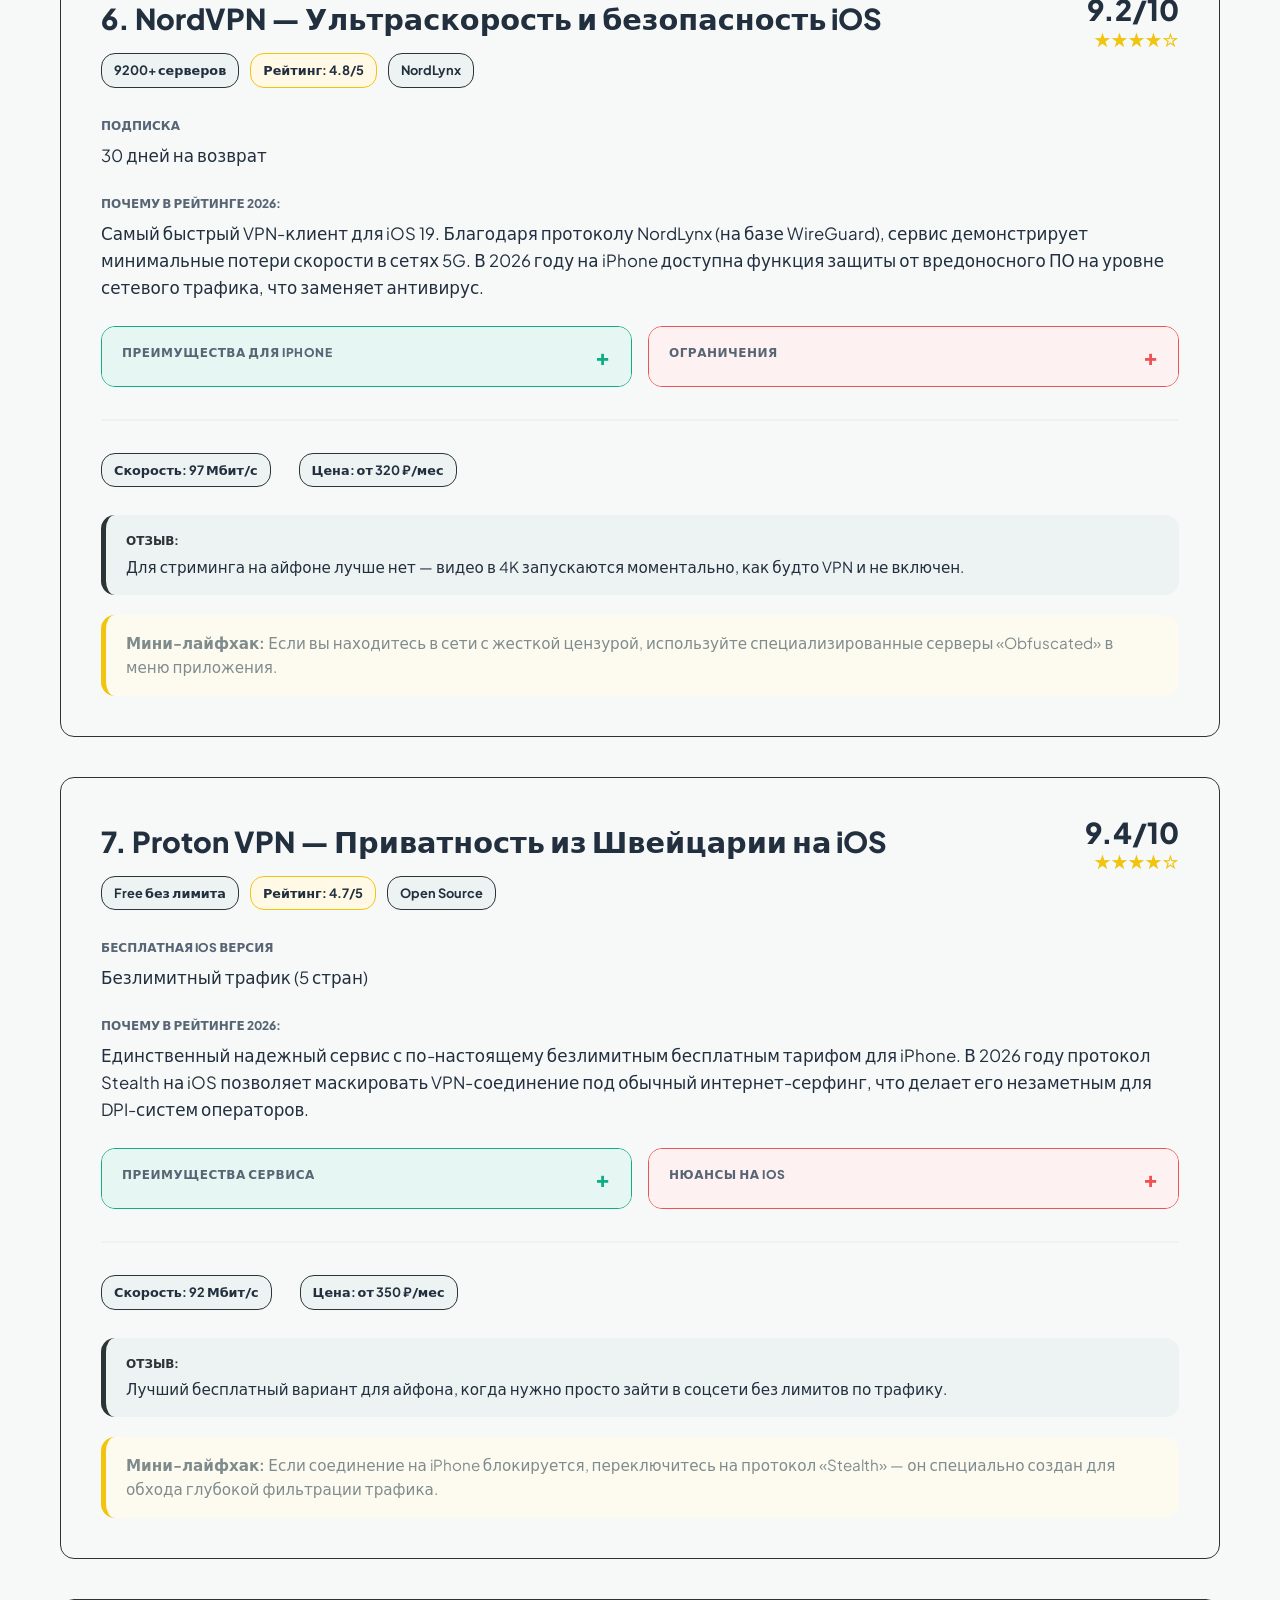
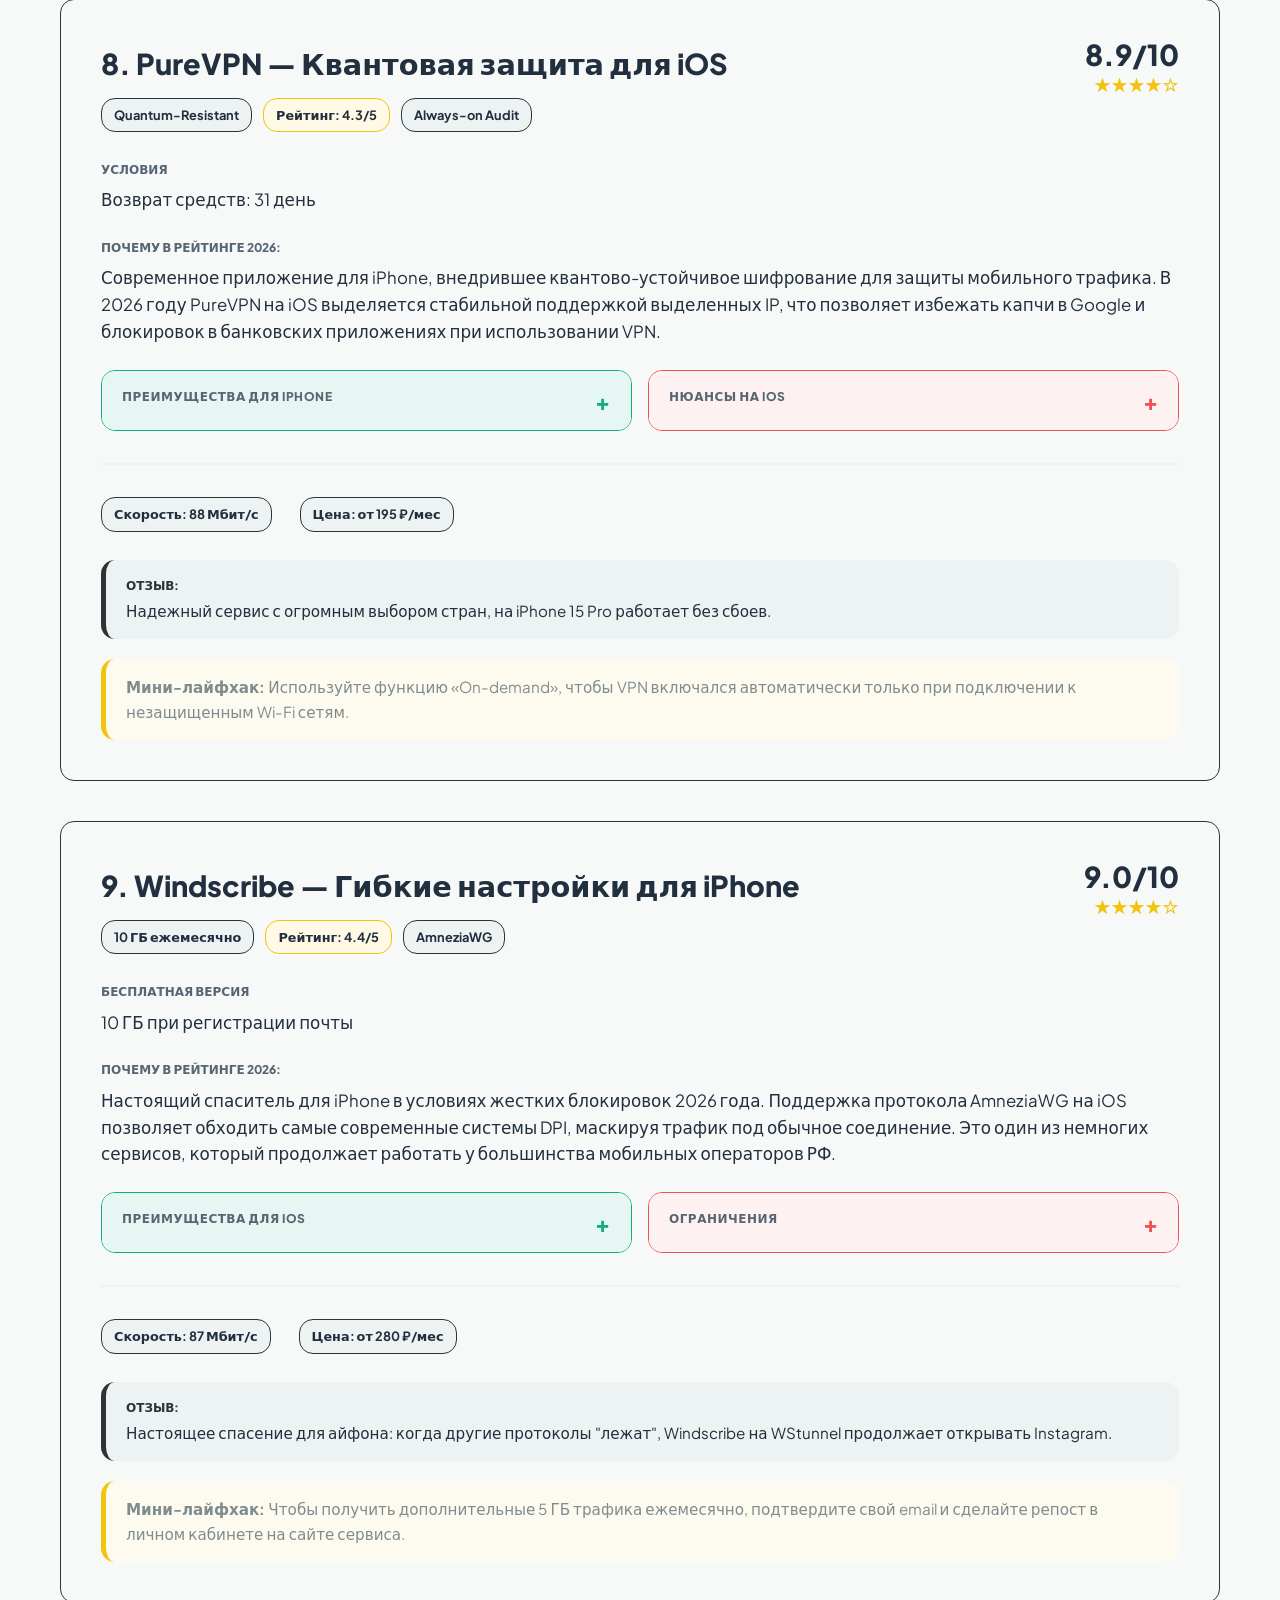
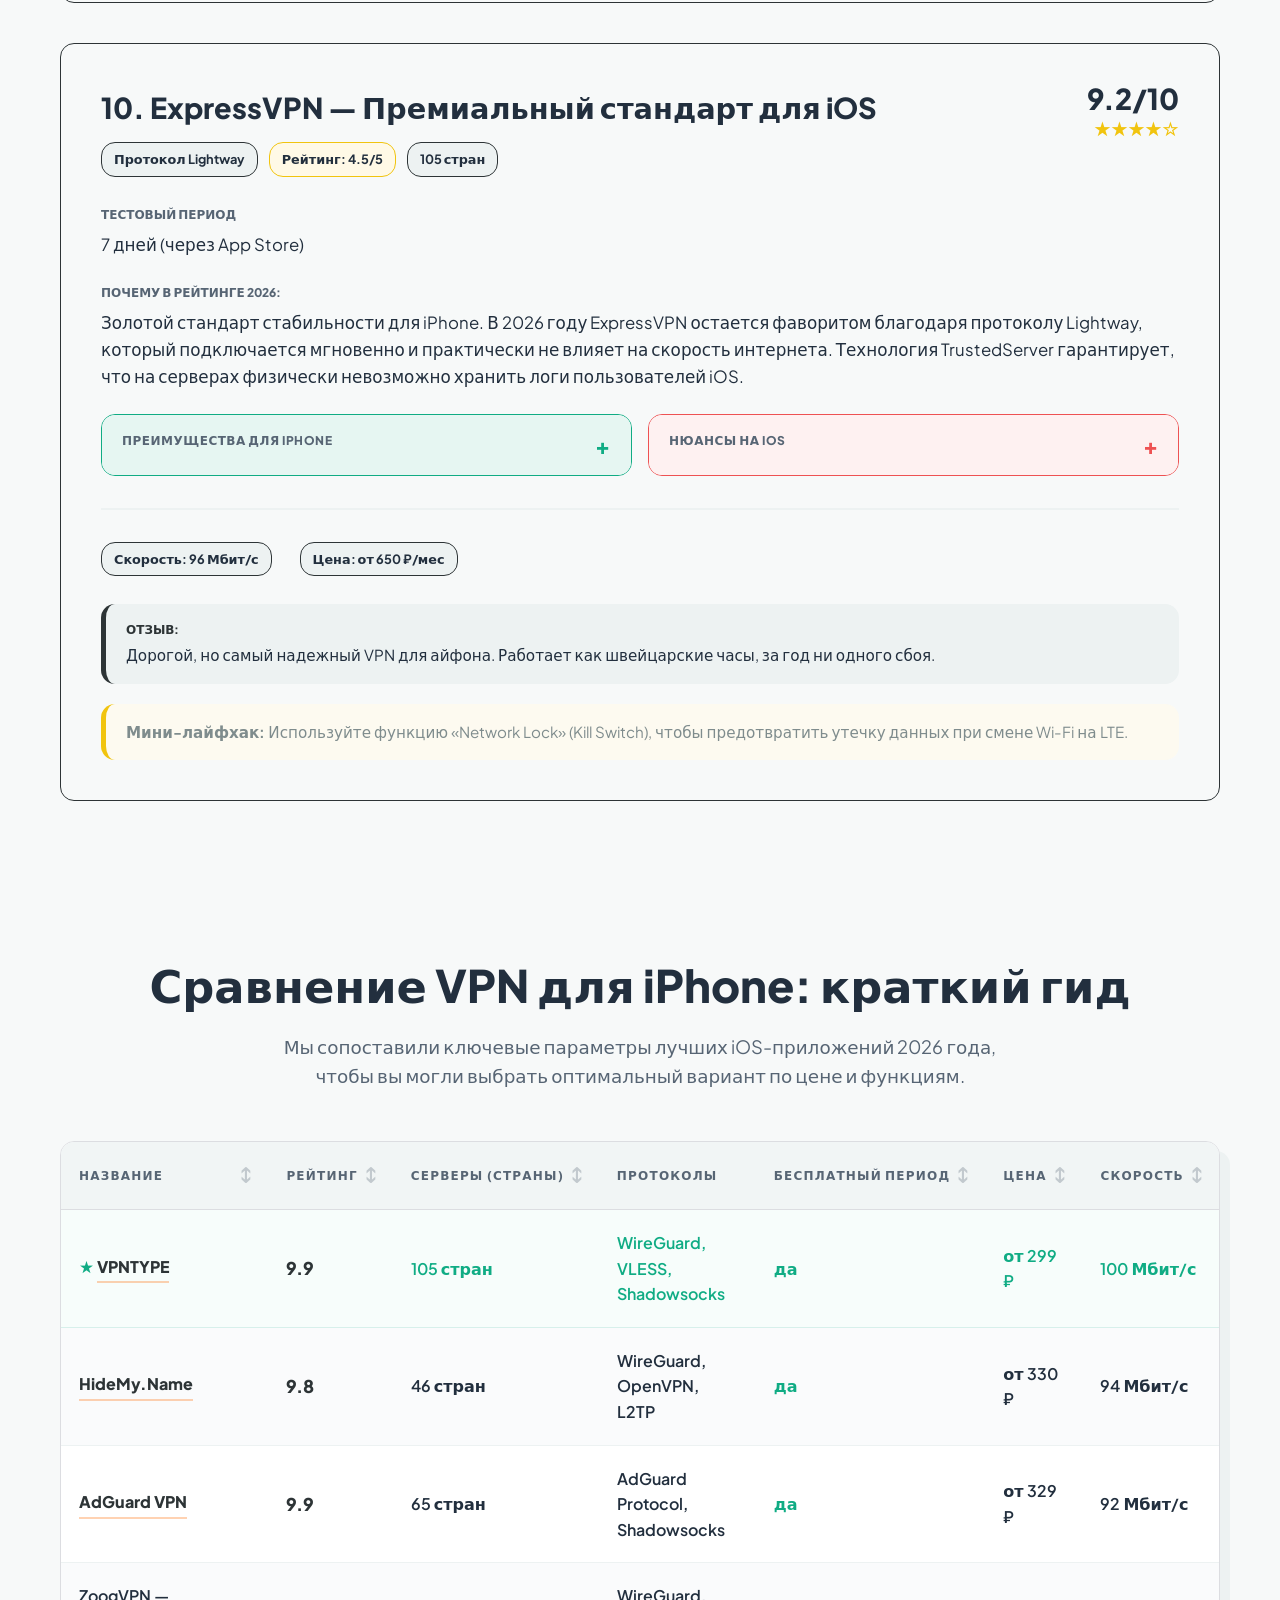
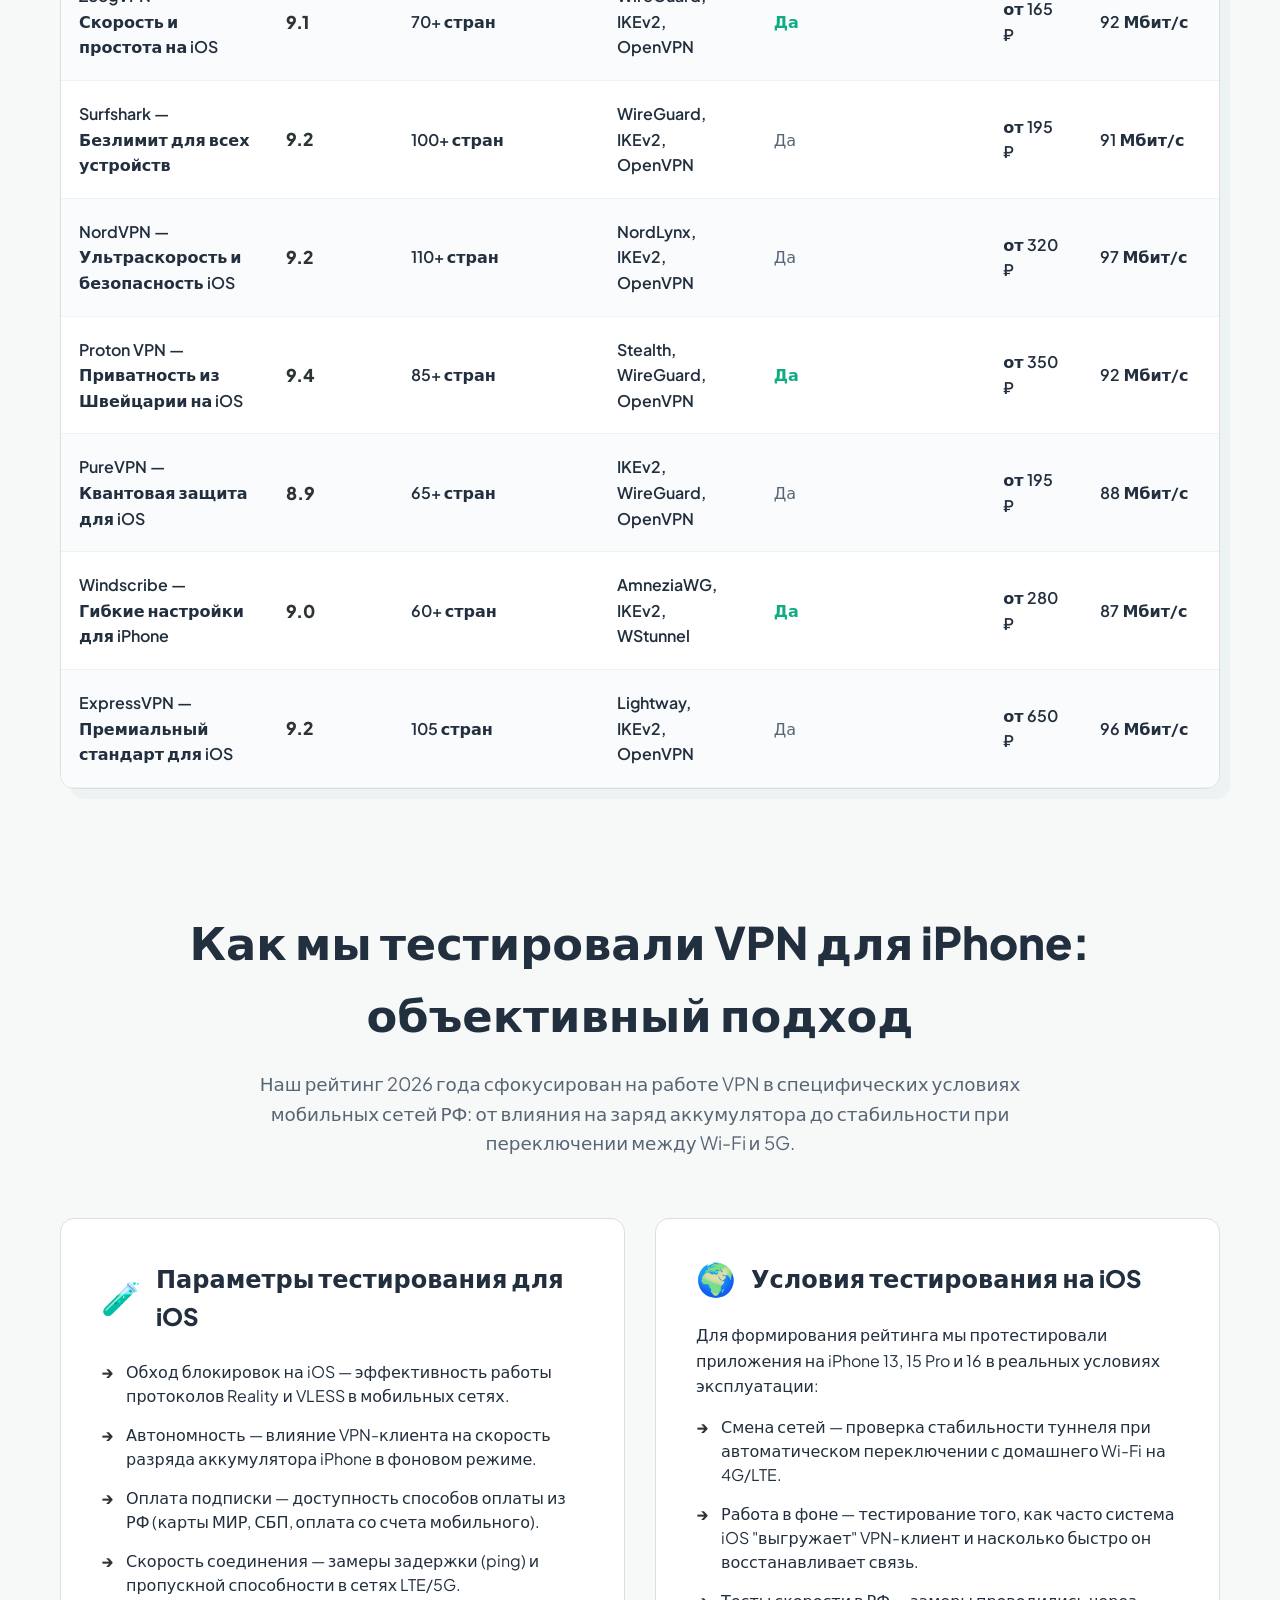
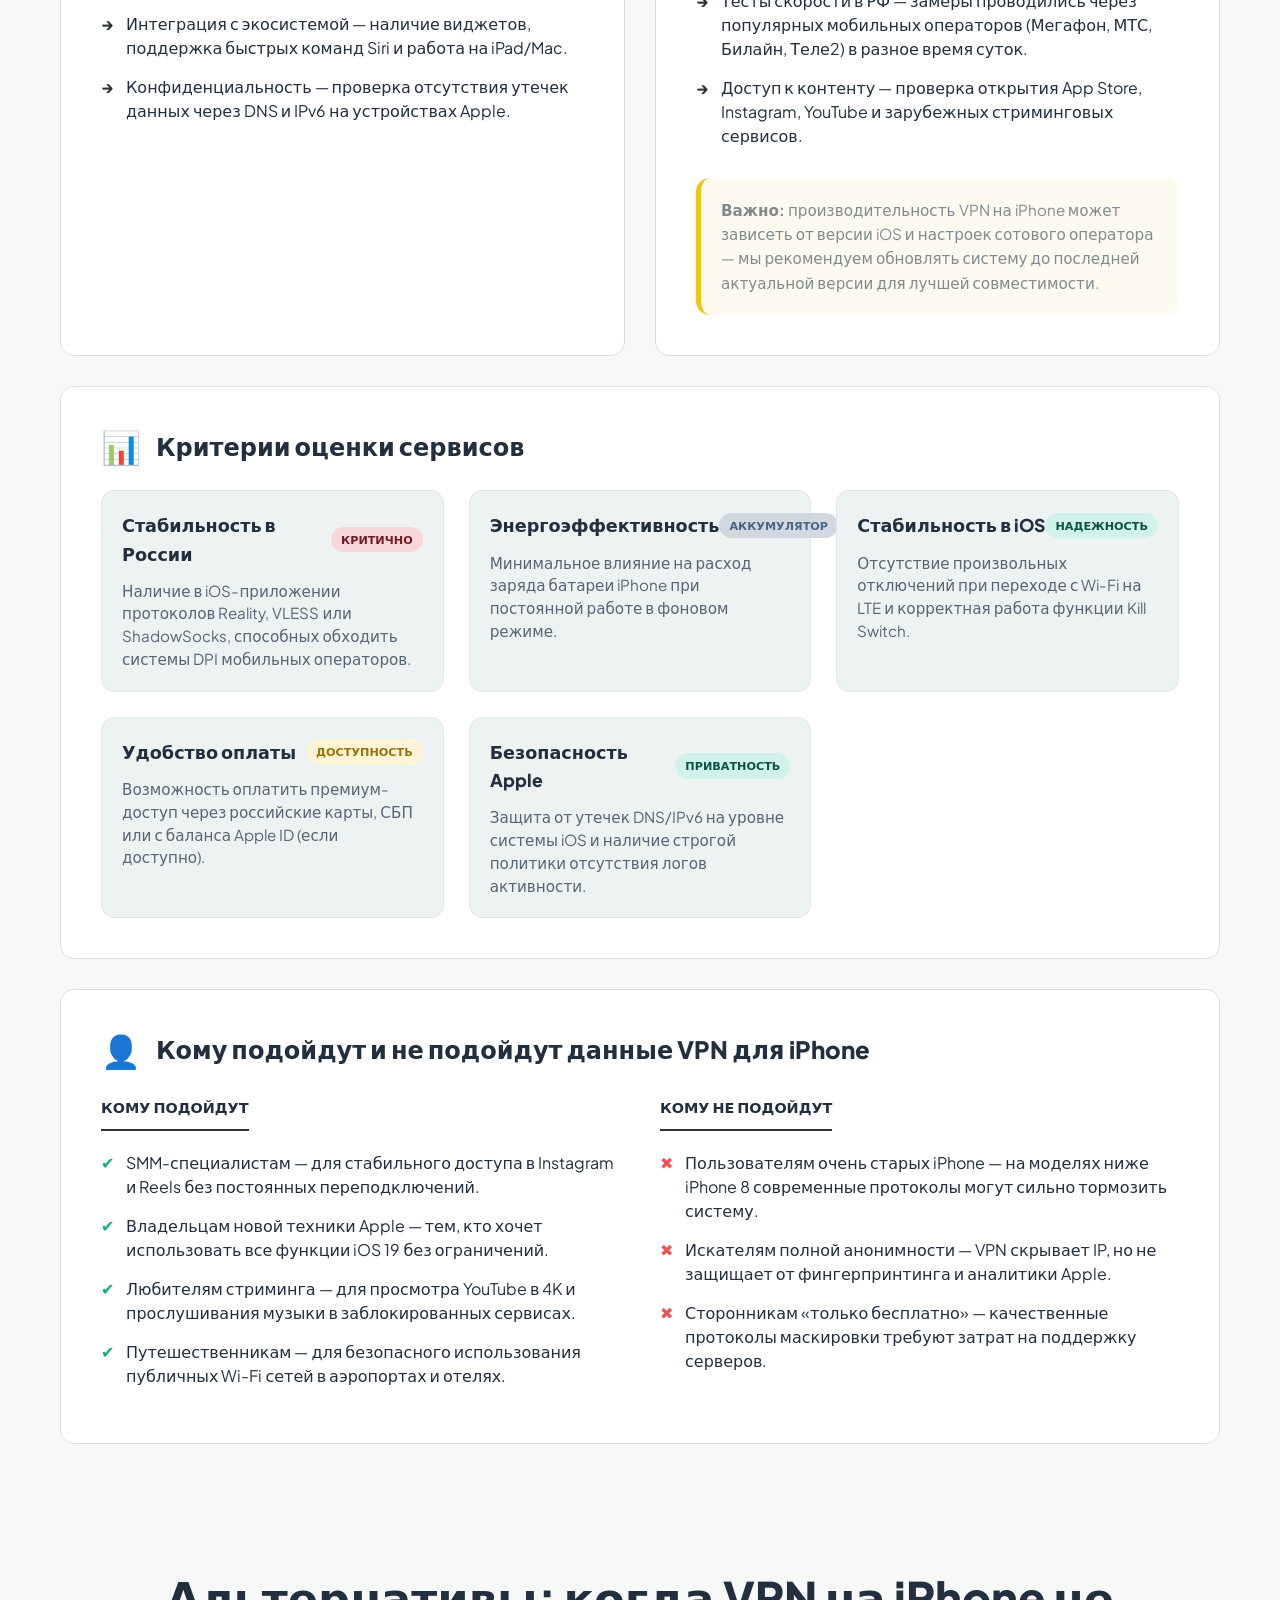
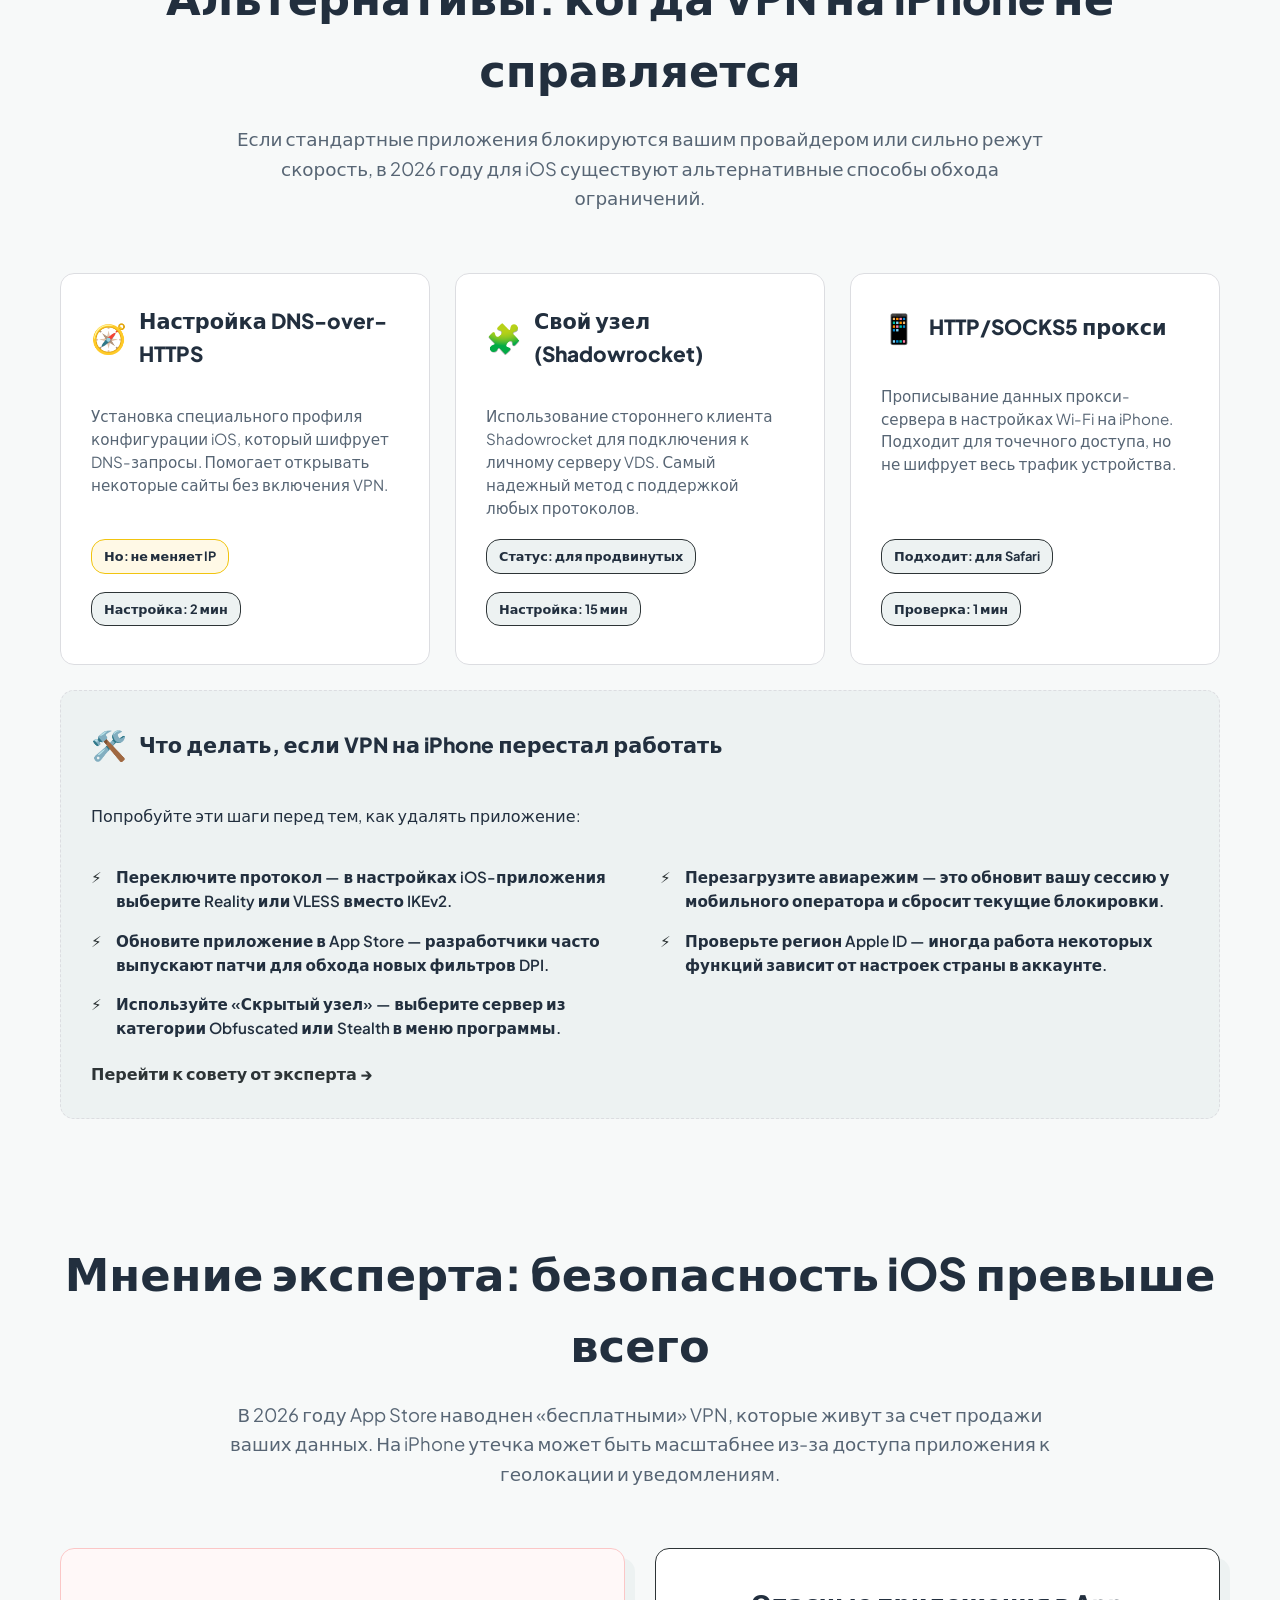
==== commit 2e7003d3: "Update index.html" ====
--- a/index.html
+++ b/index.html
@@ -94,7 +94,7 @@
       "@type": "ListItem",
       "position": 2,
       "url": "https://vpn-dlya-iphone.github.io#vpn-2",
-      "name": "HideMy.Name"
+      "name": "My.Name"
     },
     {
       "@type": "ListItem",
@@ -186,13 +186,13 @@
     },
     {
       "@type": "Service",
-      "@id": "https://vpn-dlya-iphone.github.io#hidemyname",
-      "name": "HideMy.Name",
+      "@id": "https://vpn-dlya-iphone.github.io#myname",
+      "name": "My.Name",
       "serviceType": "VPN-сервис",
       "description": "VPN-сервис с технологией «Chameleon», собственными DNS-серверами и поддержкой оплаты российскими картами, криптовалютой и через СБП.",
       "provider": {
         "@type": "Organization",
-        "name": "HideMy.Name"
+        "name": "My.Name"
       },
       "areaServed": {
         "@type": "Country",
@@ -203,7 +203,7 @@
         "price": "330",
         "priceCurrency": "RUB",
         "category": "subscription",
-        "description": "Подписка HideMy.Name при годовой оплате.",
+        "description": "Подписка My.Name при годовой оплате.",
         "url": "https://vk.cc/cUxOxl",
         "availability": "https://schema.org/InStock"
       },
@@ -1052,17 +1052,17 @@
 <!-- top-2 -->
   <div class="vpn-card"
     data-vpn
-    data-id="hidemyname"
+    data-id="myname"
     data-rating="9.8"
     data-speed="94"
     data-price="330"
     data-reviews="4.9"
     data-free="yes"
     data-platforms="windows,macos,android,ios,linux,router"
-    data-search="бесплатно hidemyname vpn openvpn wireguard shadowsocks sstp россия стабильность скорость">
+    data-search="бесплатно myname vpn openvpn wireguard shadowsocks sstp россия стабильность скорость">
     <div class="vpn-card__top">
       <div>
-        <h3 class="vpn-card__title" data-title>1000. HideMy.Name</h3>
+        <h3 class="vpn-card__title" data-title>1000. My.Name</h3>
         <div class="vpn-card__meta">
           <span class="pill">Скрытый трафик</span>
           <span class="pill pill--warn">Тест за 1 рубль</span>
@@ -1071,7 +1071,7 @@
       </div>
       <div class="vpn-card__score" aria-label="Оценка">
           <div class="score__logo">
-            <img src="hidemyname.svg" alt="hidemyname" loading="lazy">
+            <img src="myname.svg" alt="hidemyname" loading="lazy">
           </div>
 
           <div class="score__wrap">
@@ -1119,7 +1119,7 @@
 
 </div>
     <div class="vpn-card__cta">
-      <a class="btn btn--primary vpn-card__btn" href="https://vk.cc/cUxOxl" rel="nofollow noopener">СКАЧАТЬ HIDEMYNAME ДЛЯ IPHONE <span class="btn__arrow" aria-hidden="true">→</span></a>
+      <a class="btn btn--primary vpn-card__btn" href="https://vk.cc/cUxOxl" rel="nofollow noopener">СКАЧАТЬ ДЛЯ IPHONE <span class="btn__arrow" aria-hidden="true">→</span></a>
       <span class="pill">Скорость: 94 Мбит/с</span><span class="pill">Цена: от 330 ₽/мес при оформлении годовой подписки</span>
     </div>
     <div class="vpn-card__ugc"><span>Отзыв:</span> Самый стабильный клиент для айфона, который не отключается при переходе с Wi-Fi на мобильную сеть.</div>
@@ -2416,3 +2416,4 @@
 </body>
 </html>
 
+
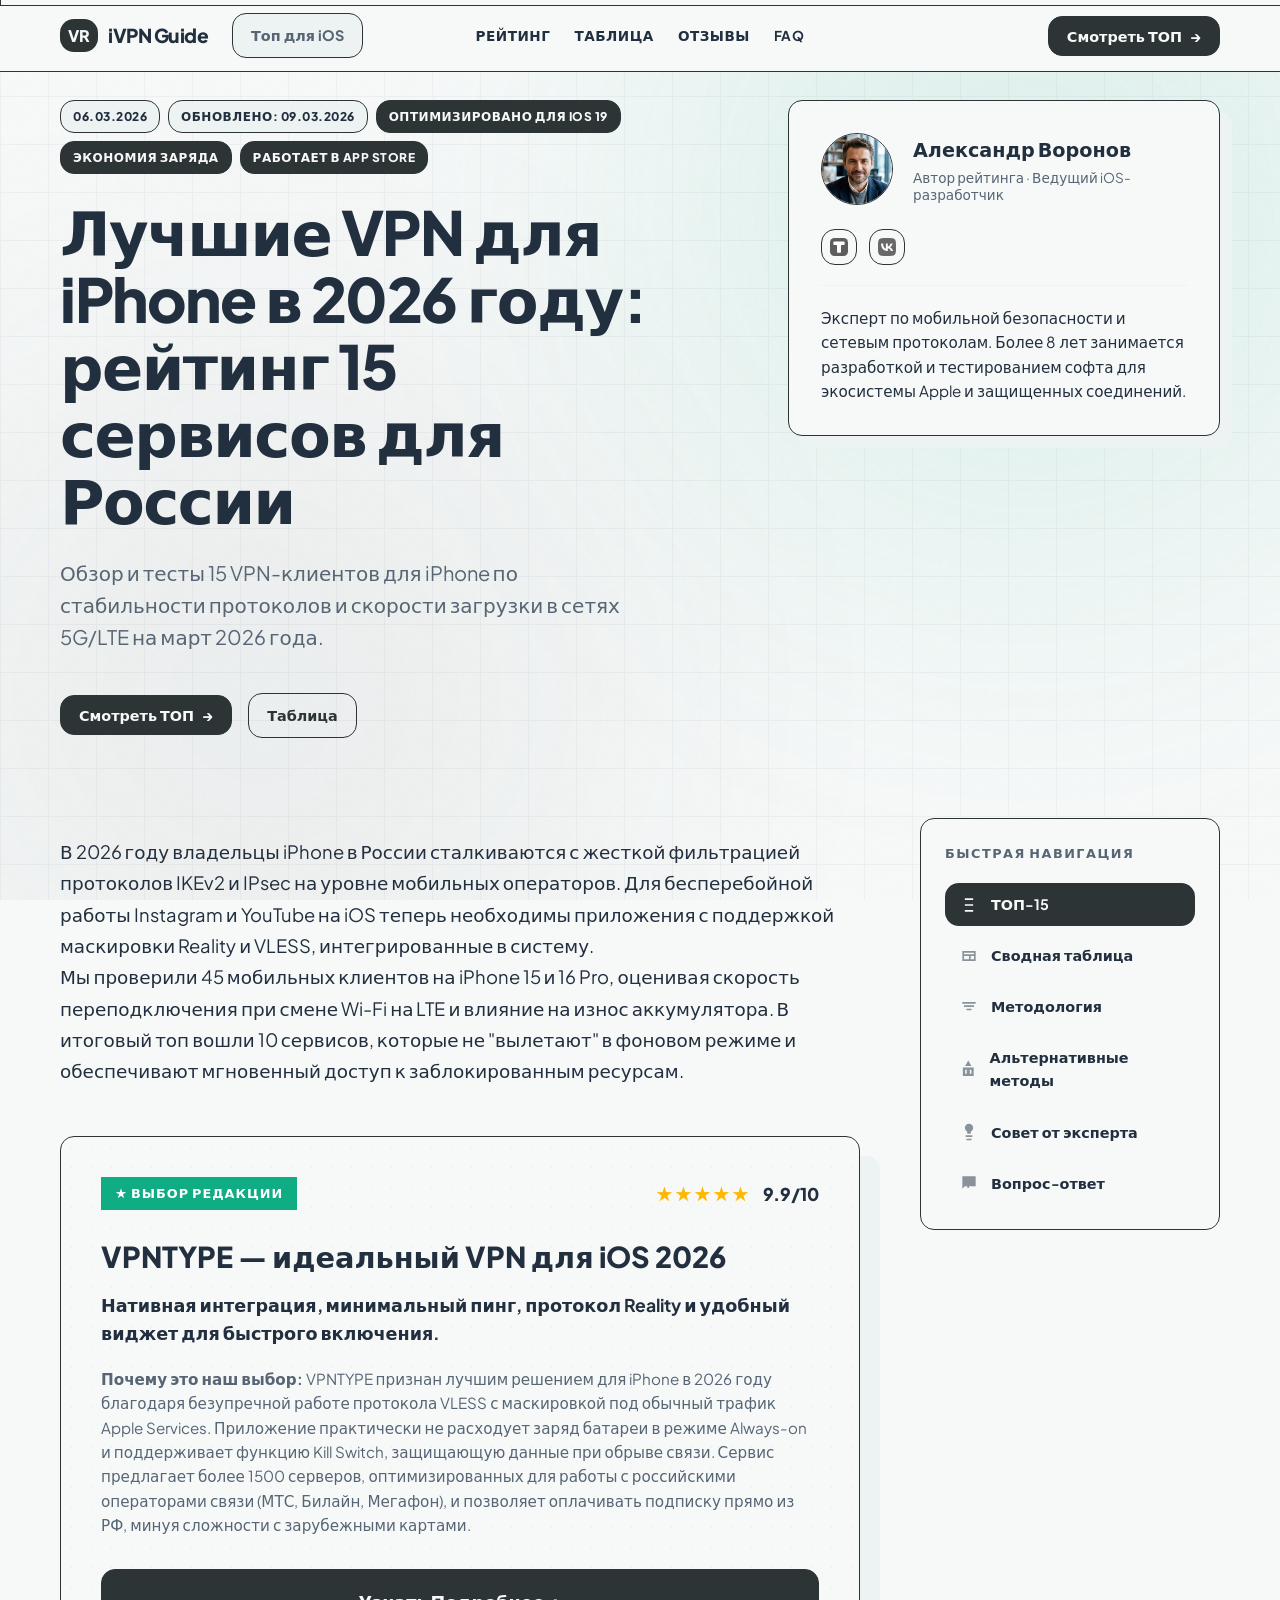
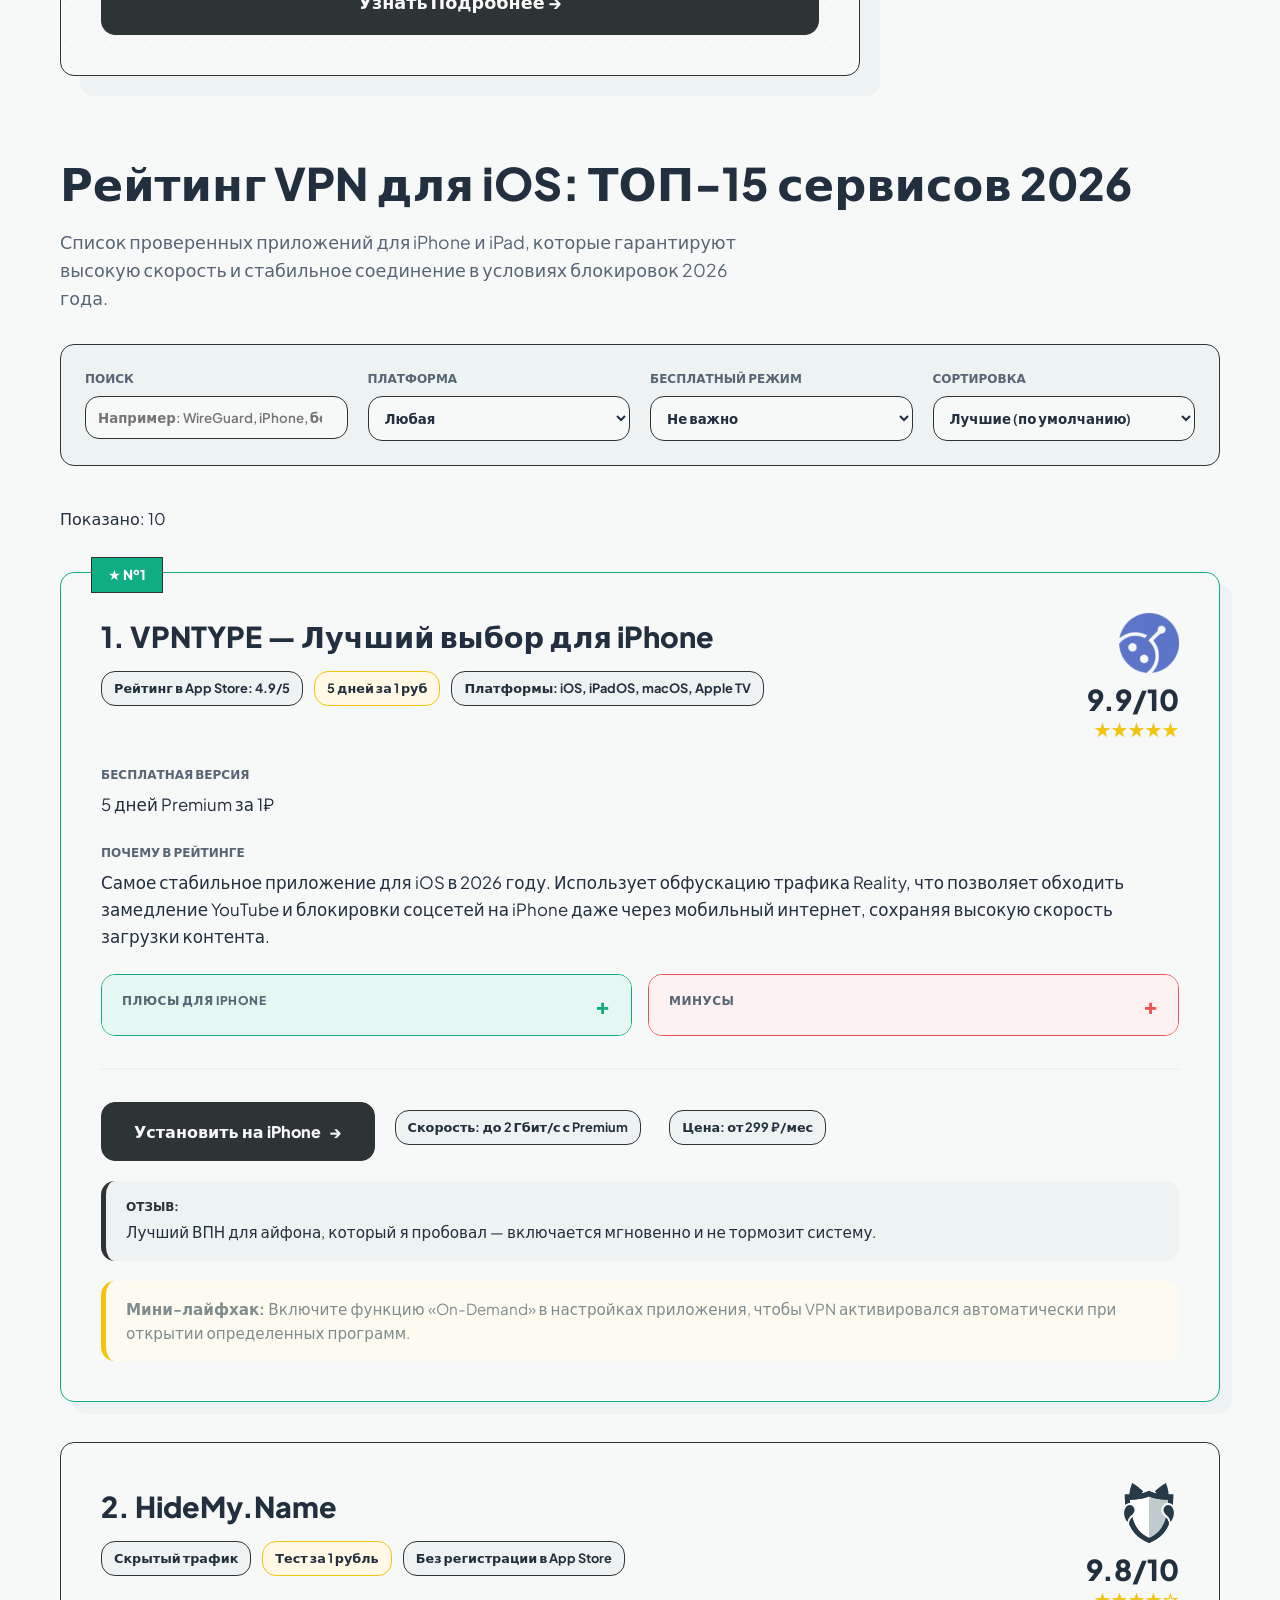
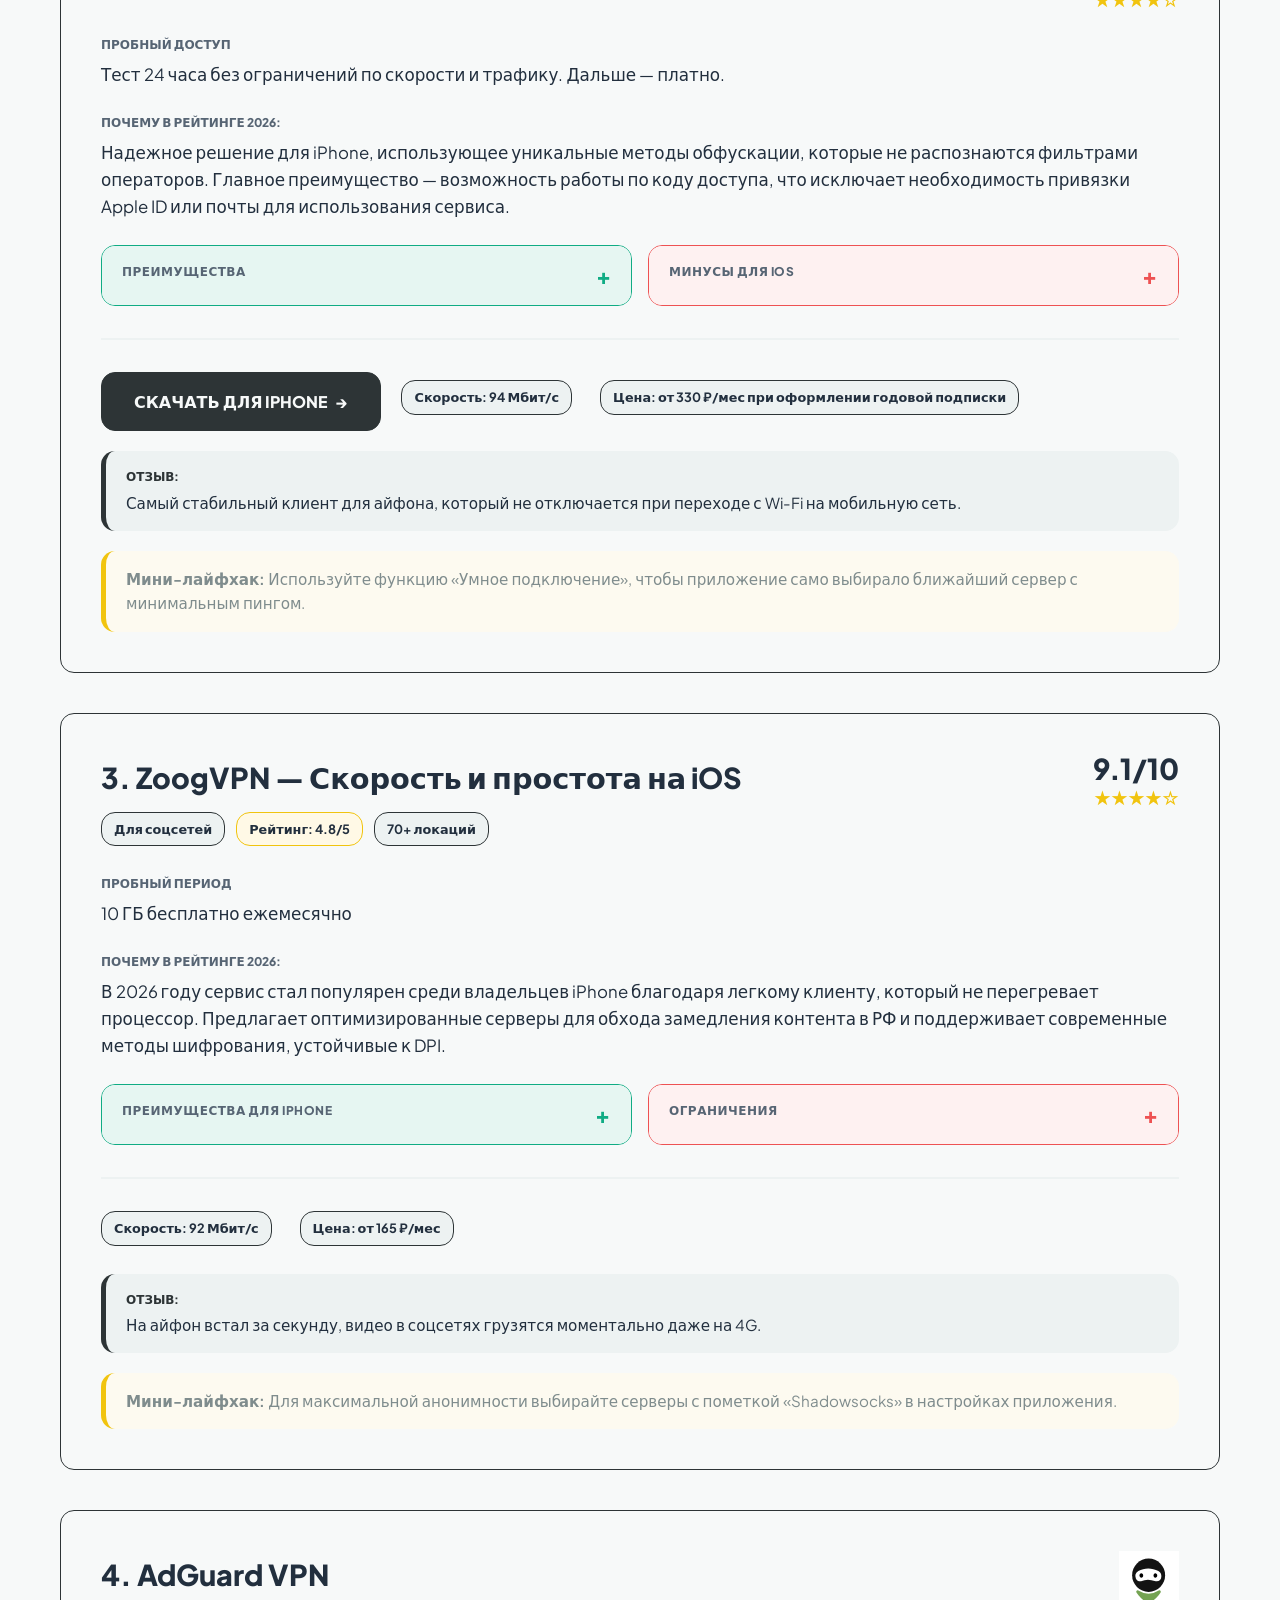
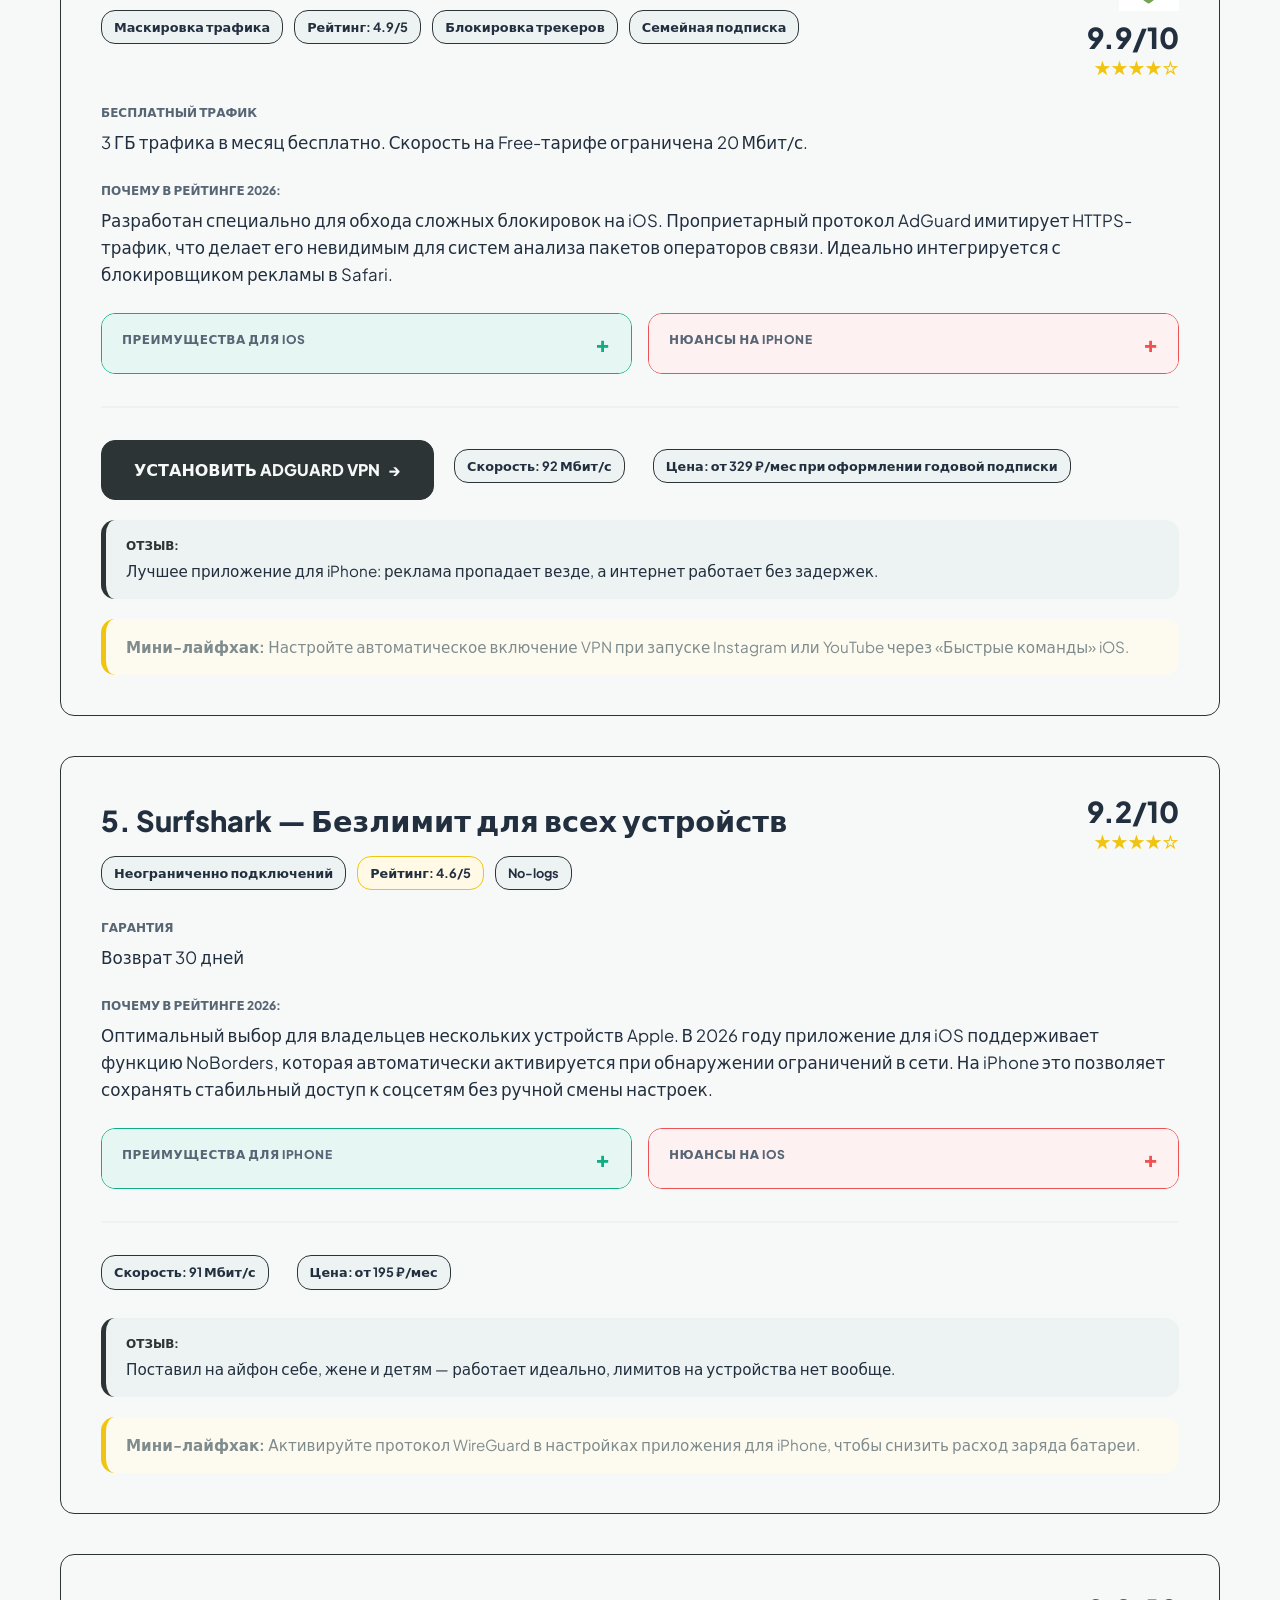
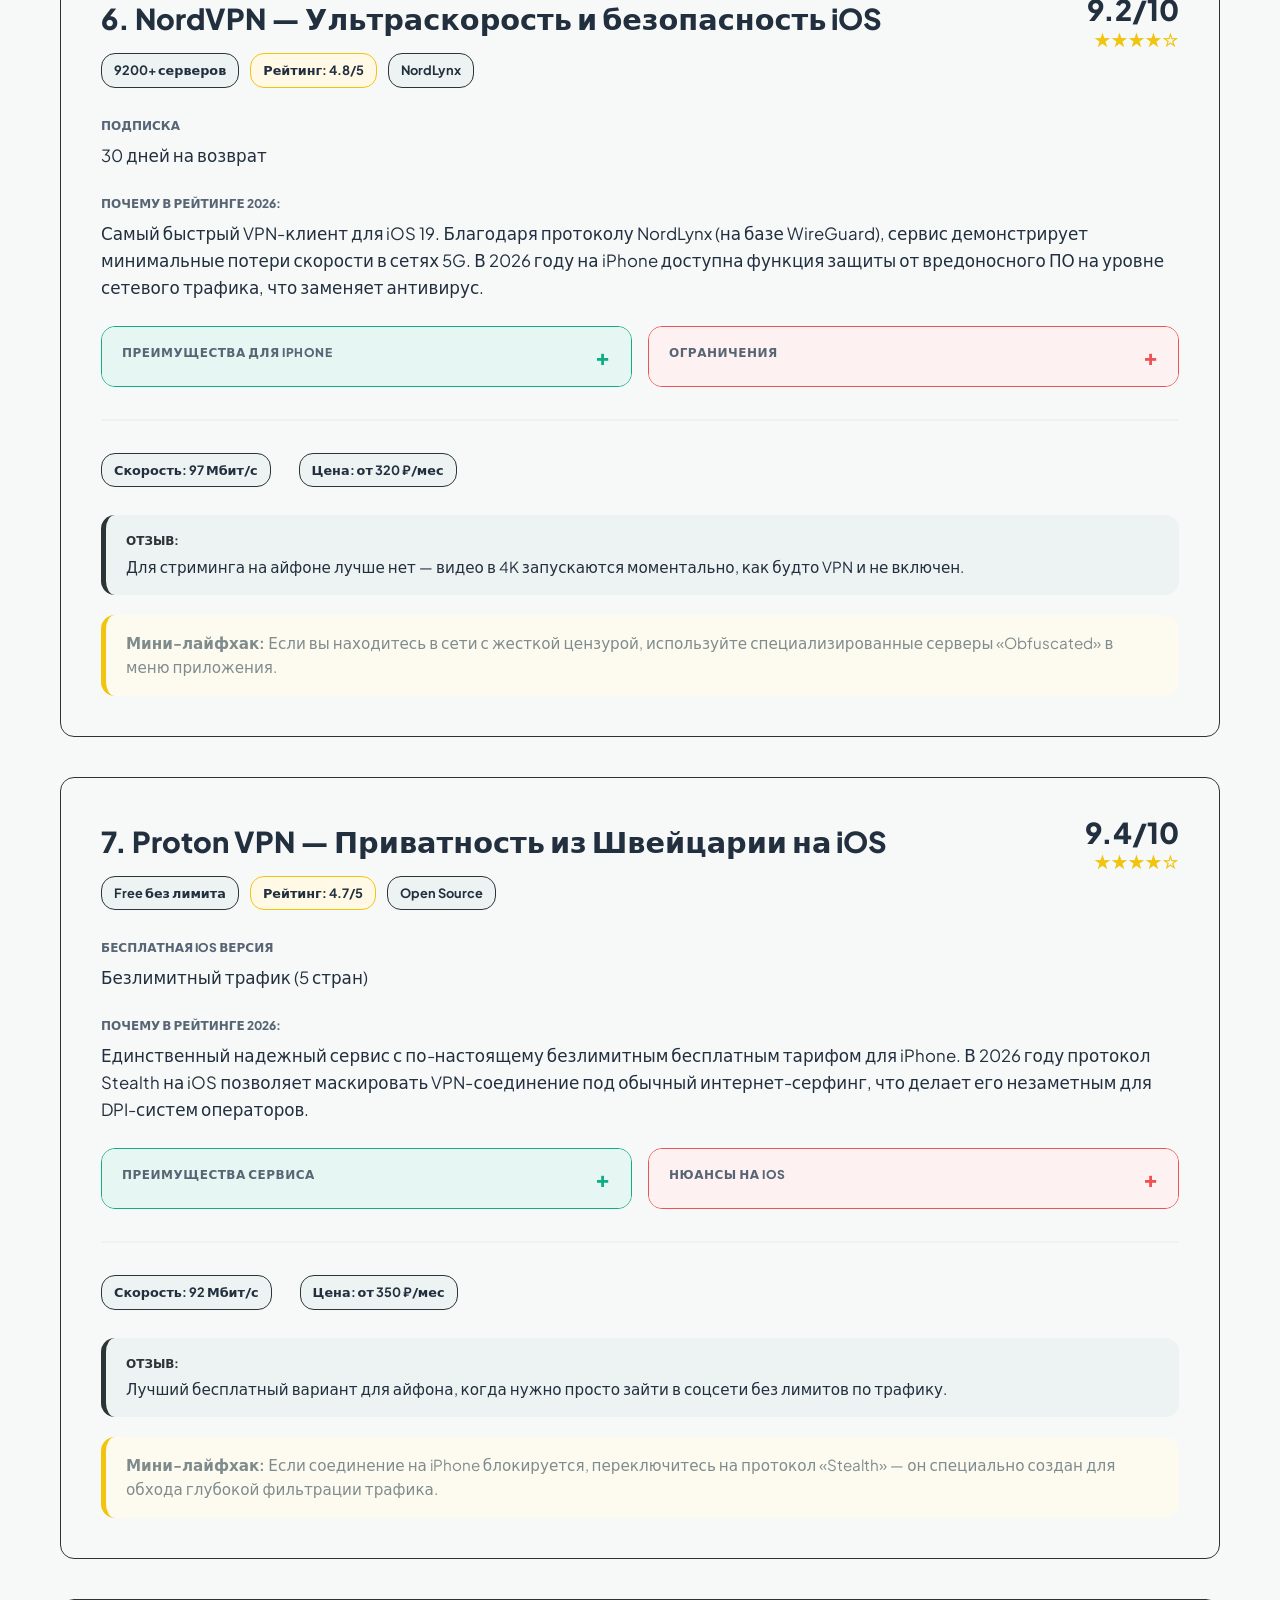
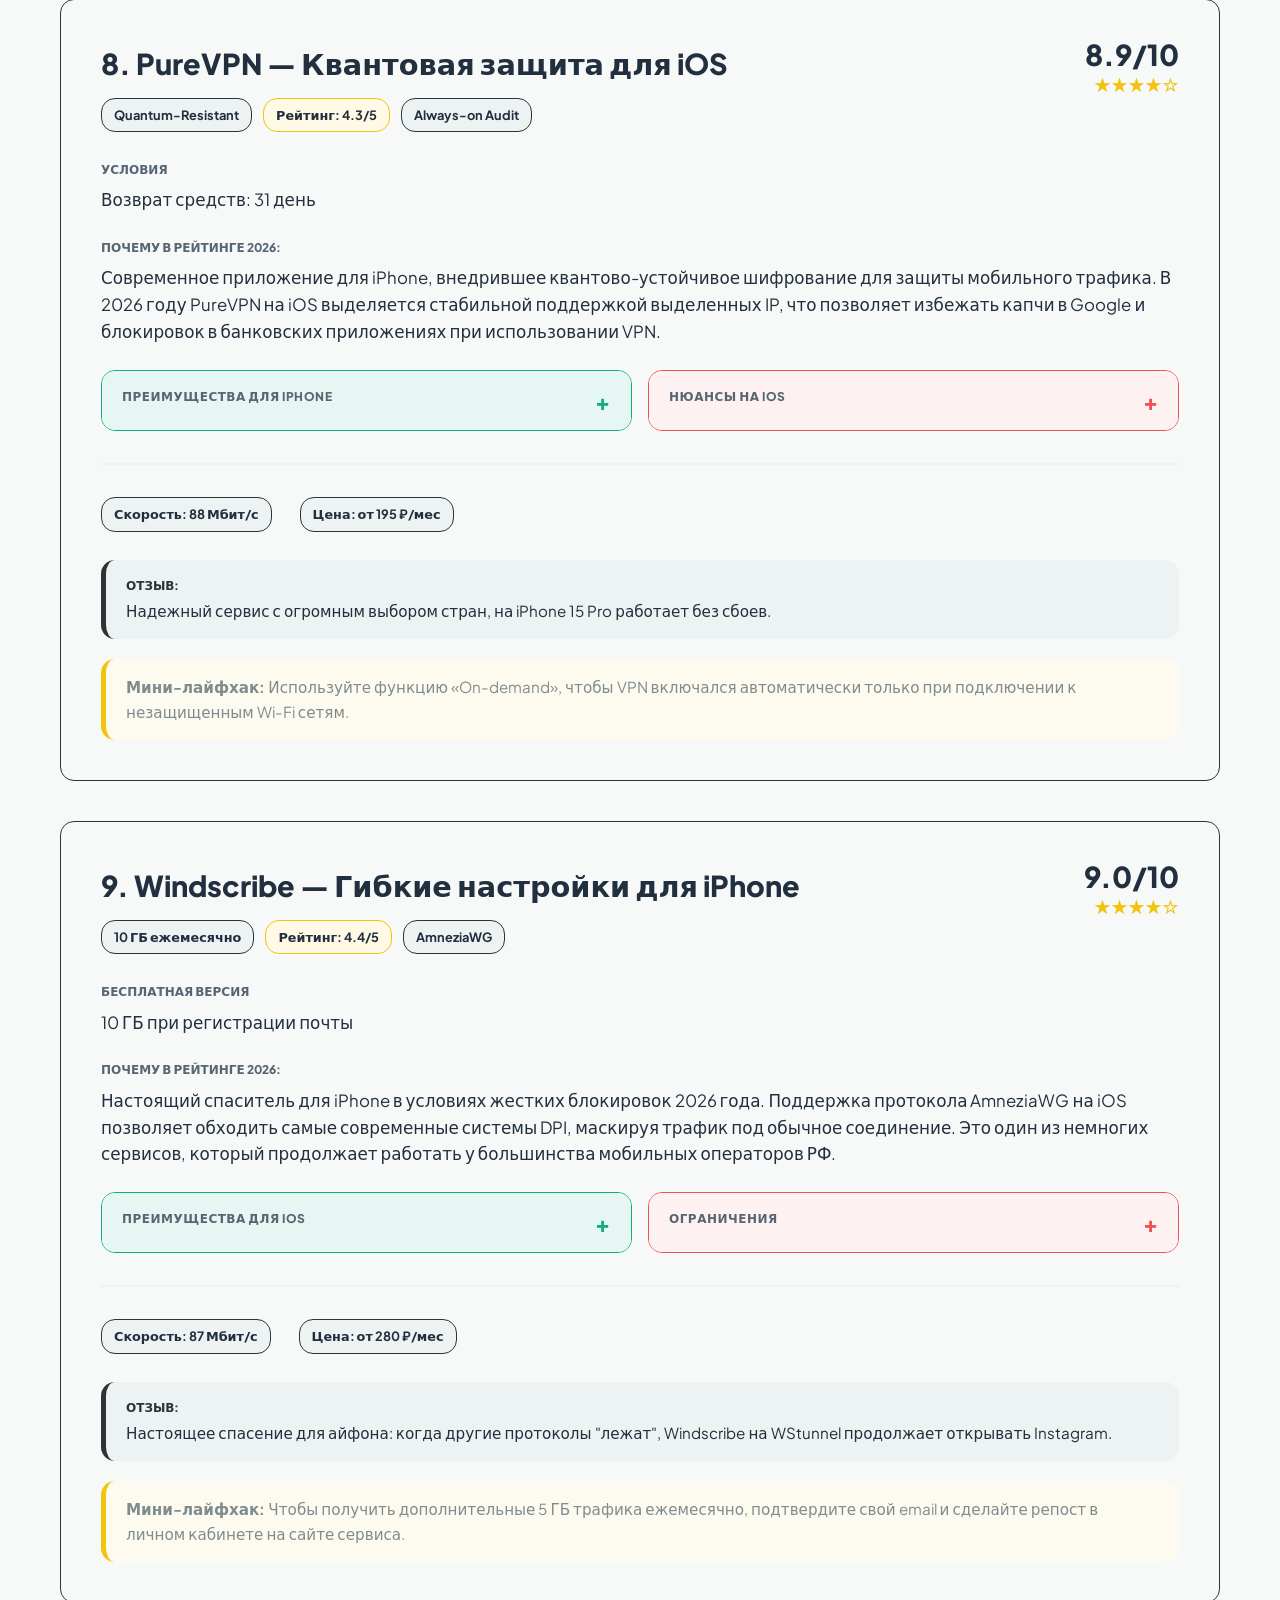
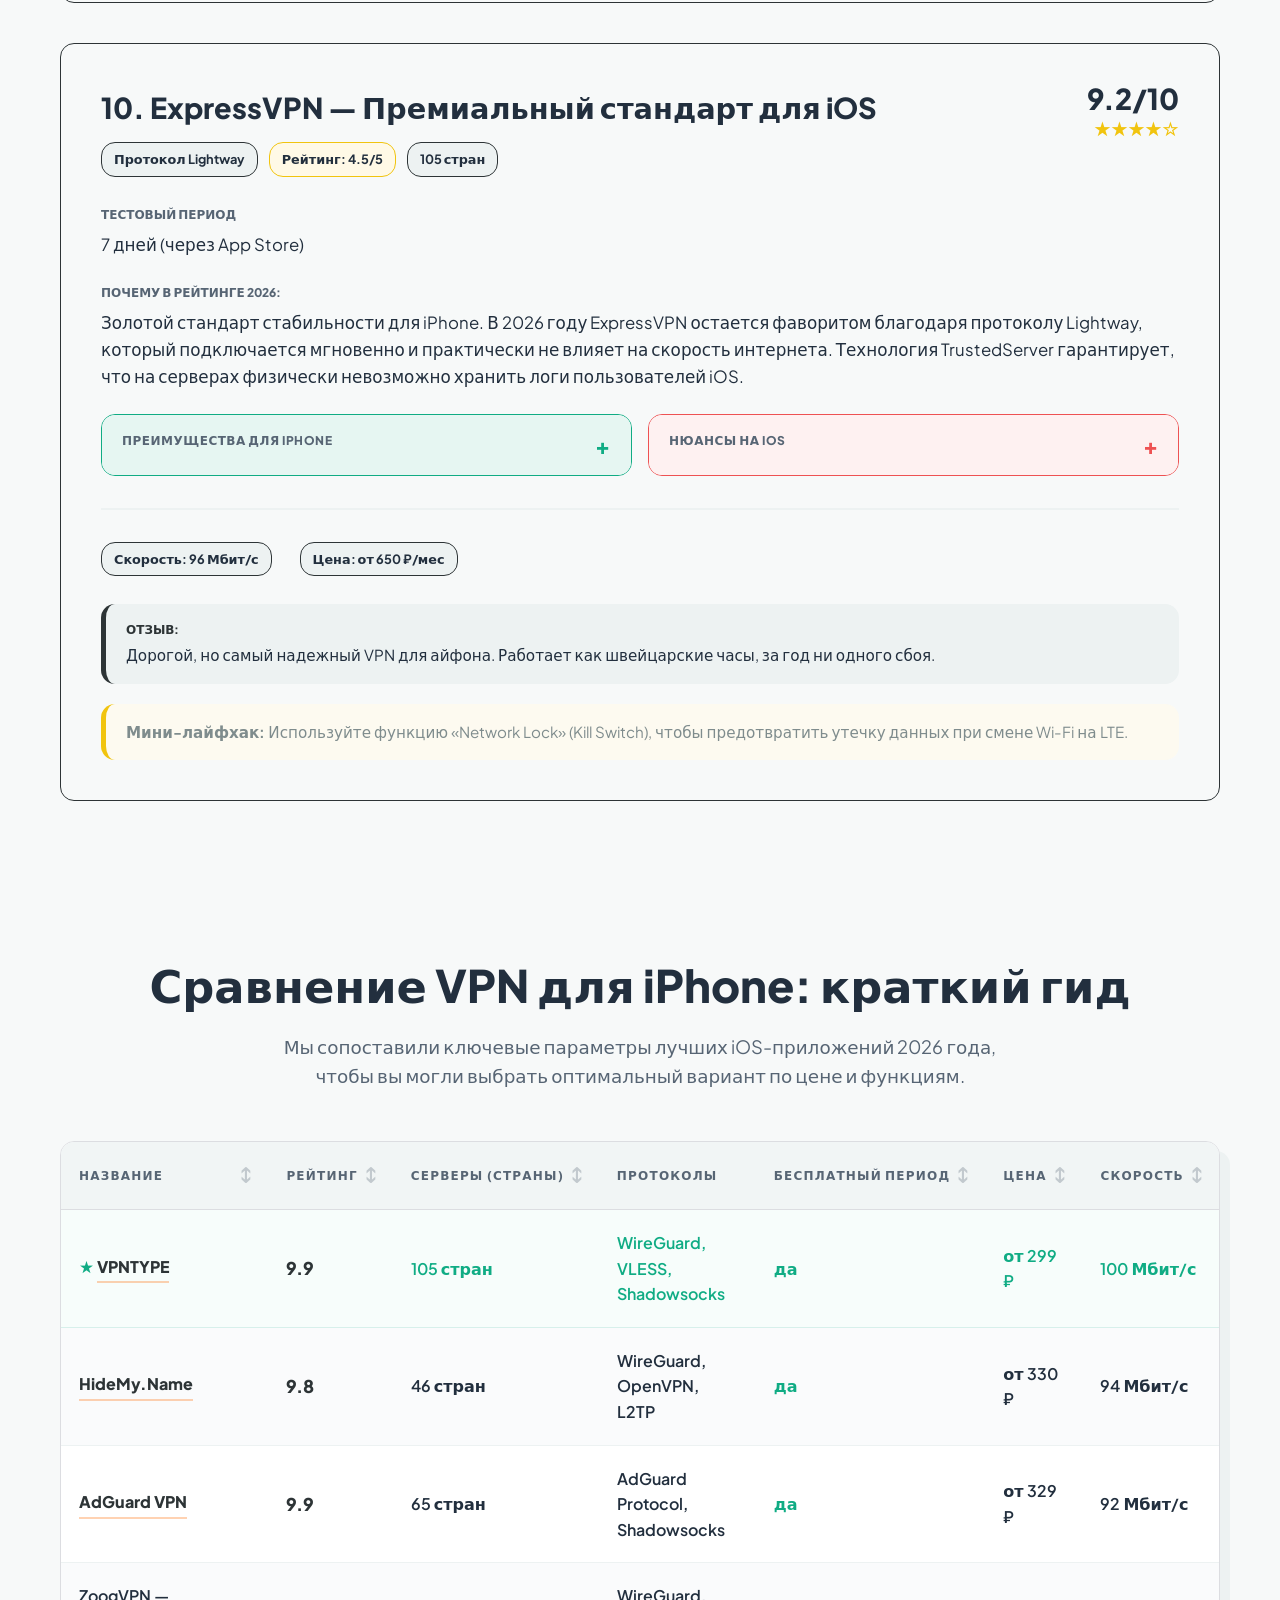
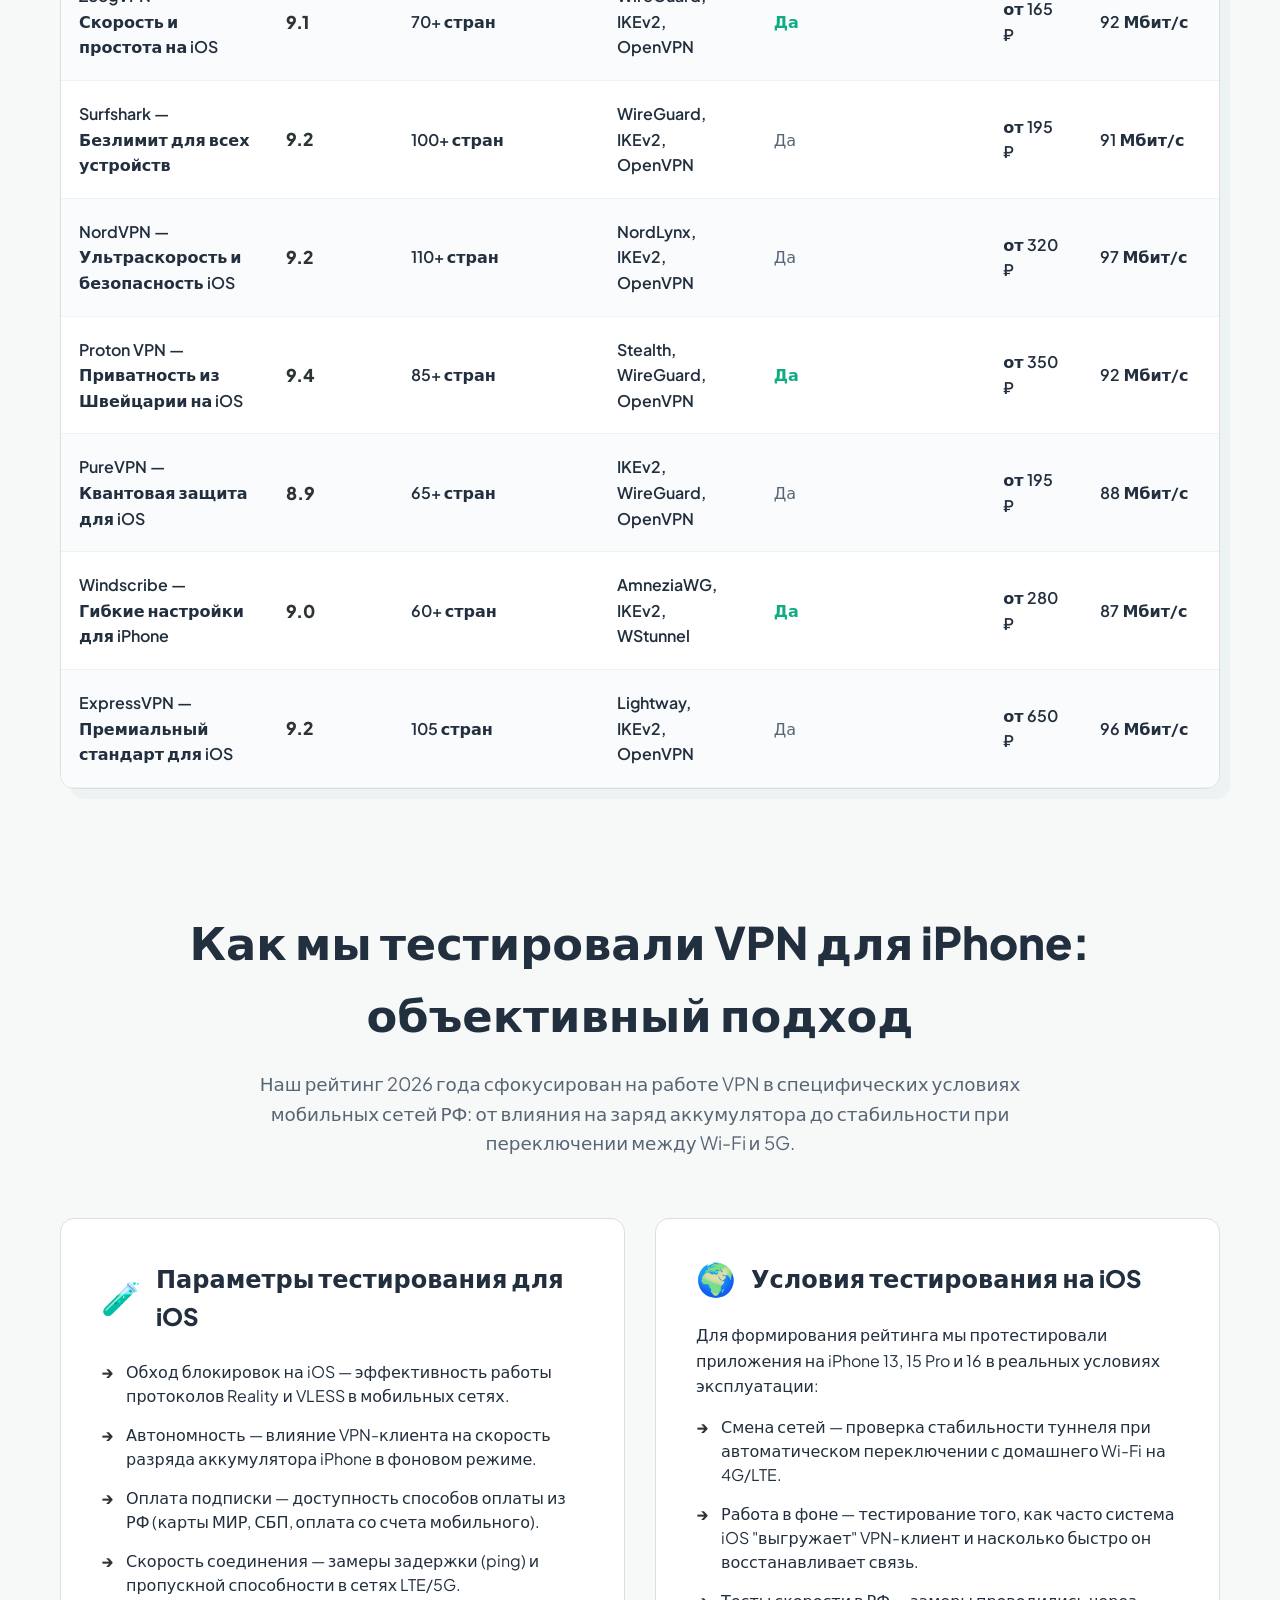
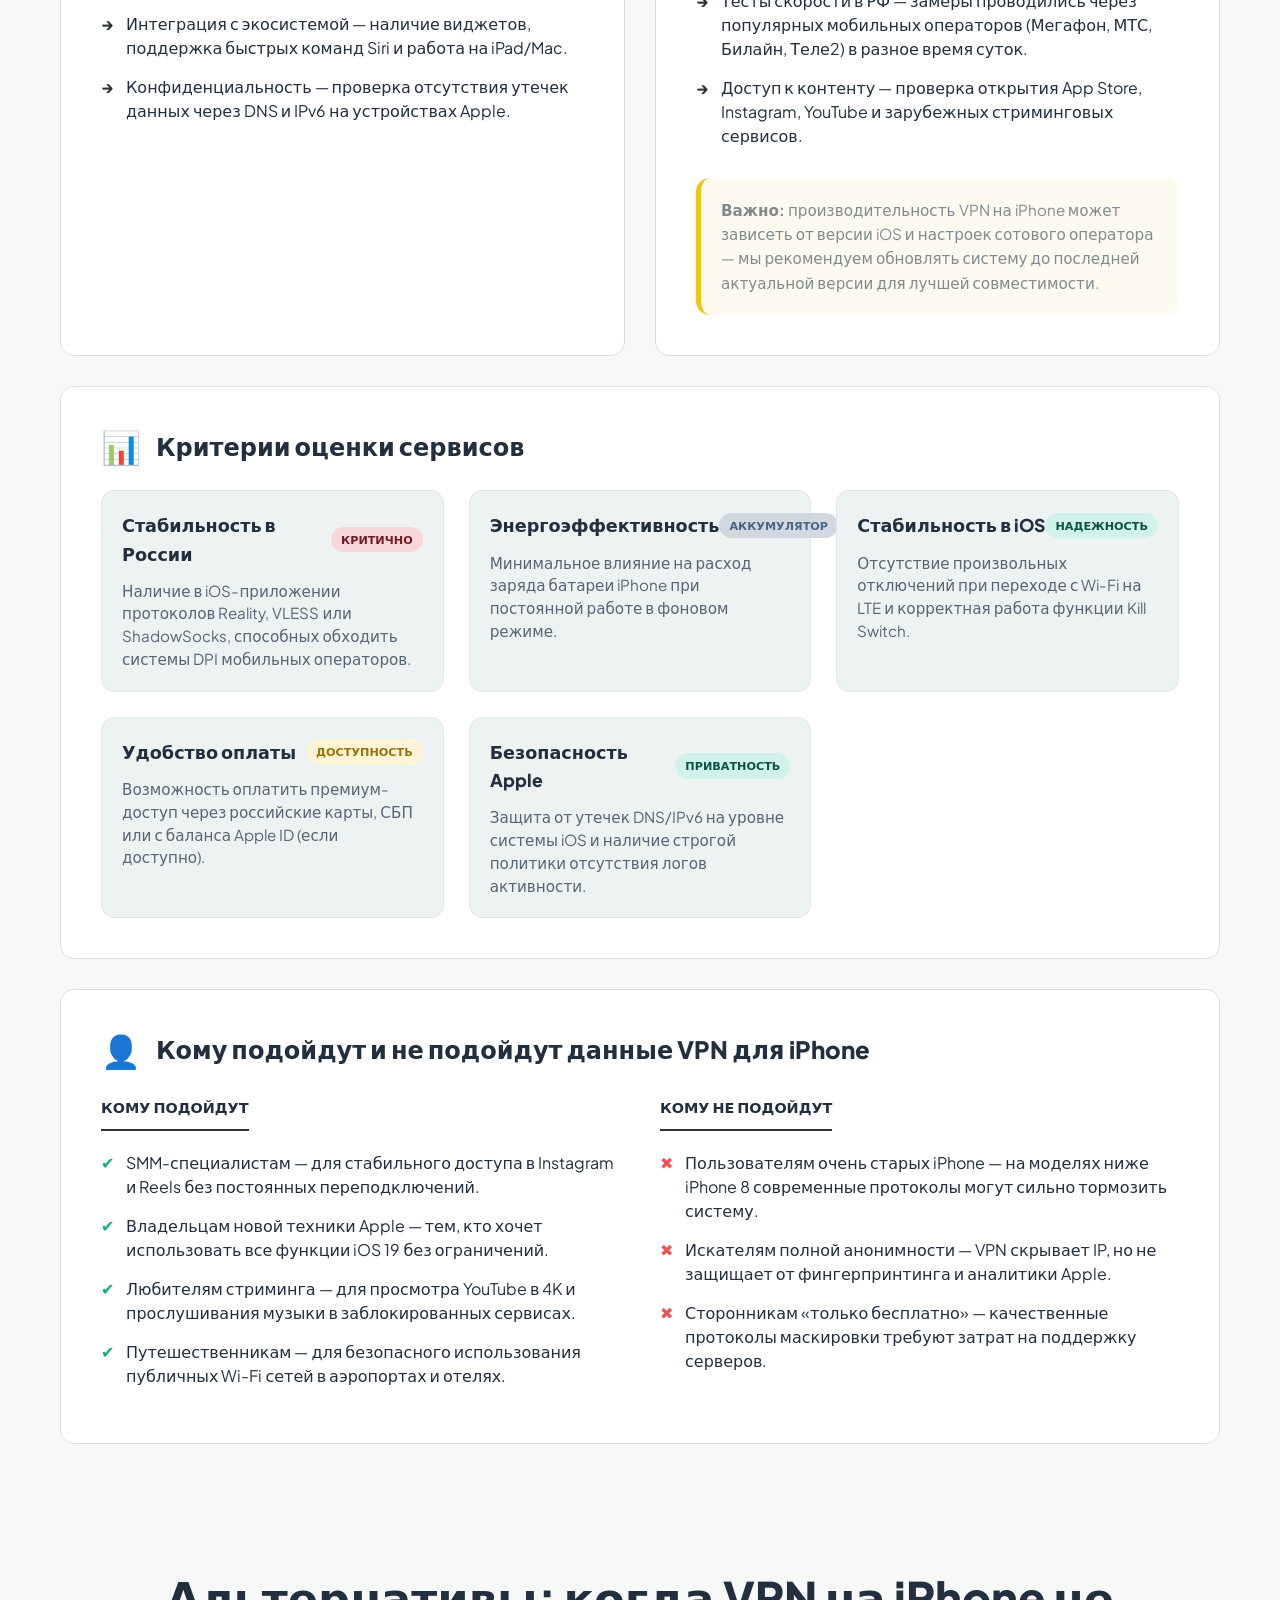
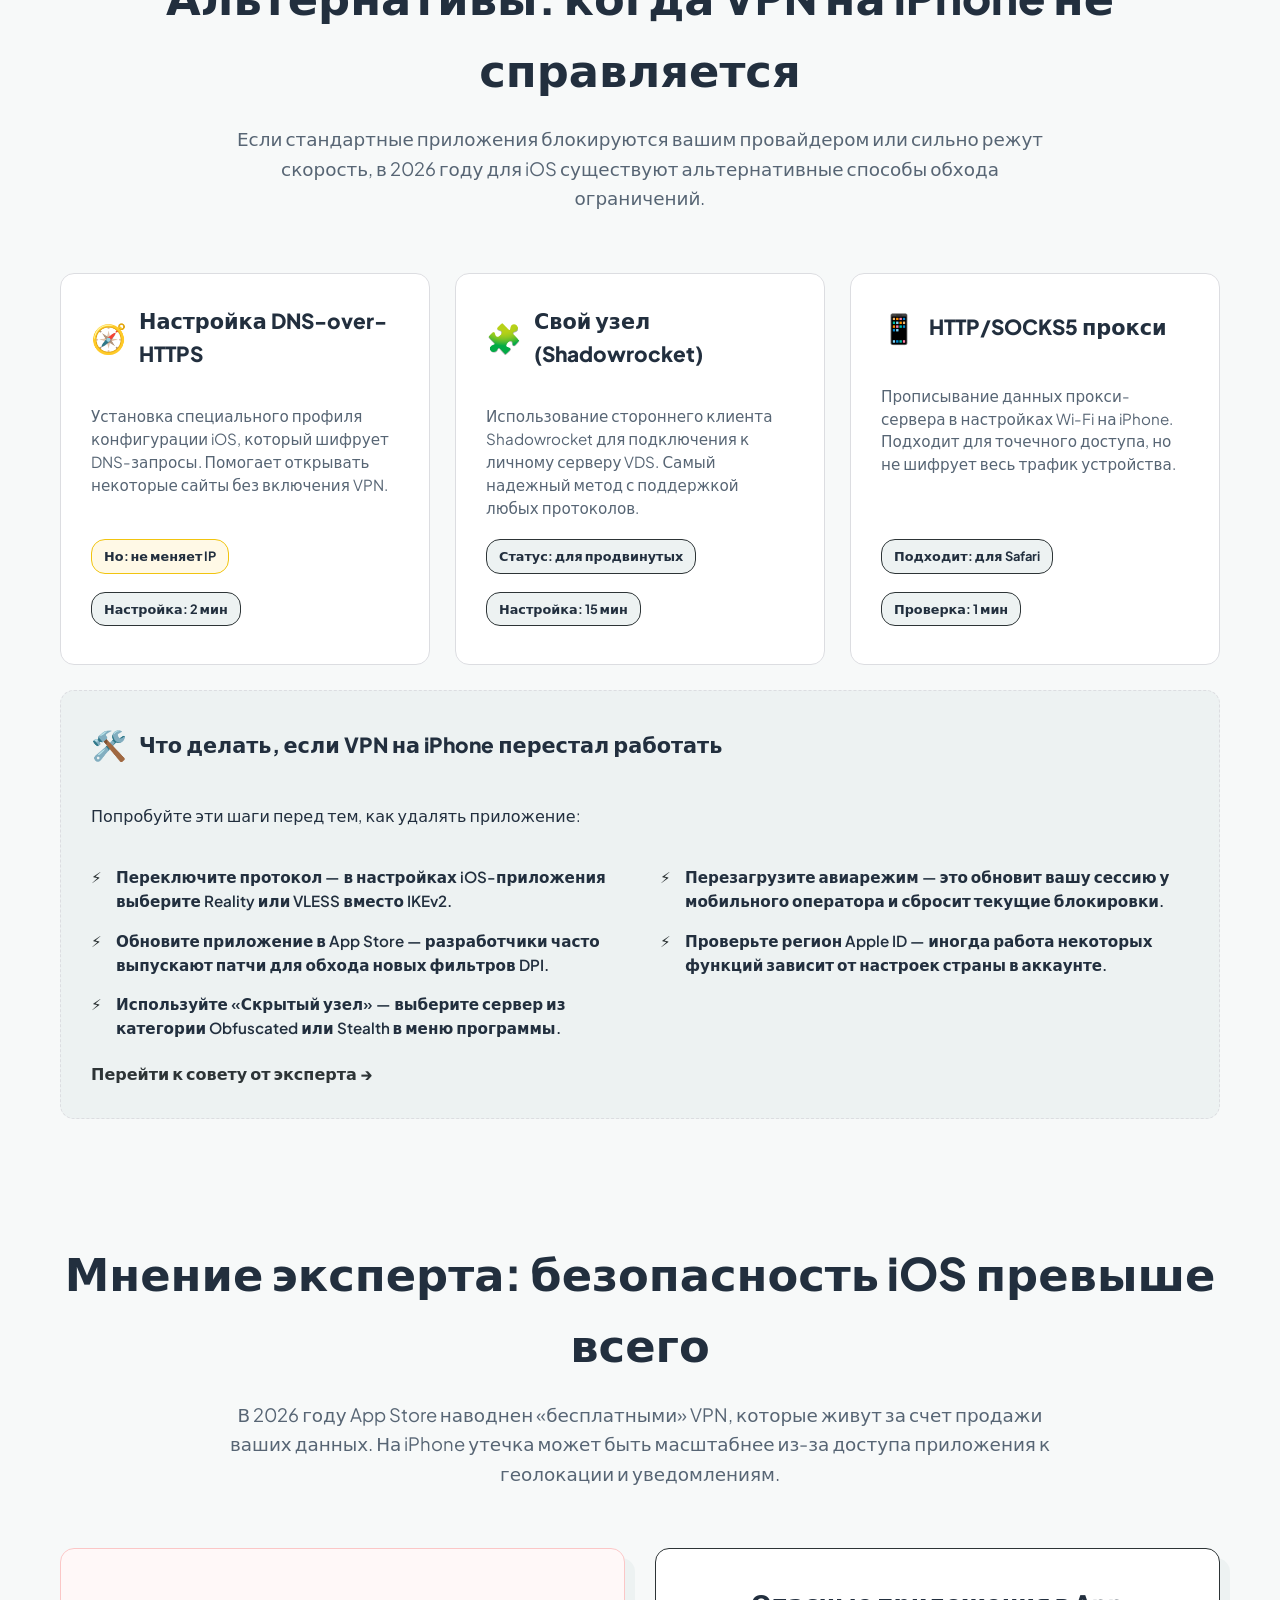
==== commit d6c2b363: "Update index.html" ====
--- a/index.html
+++ b/index.html
@@ -977,7 +977,7 @@
         <h3 class="vpn-card__title" data-title>1000. VPNTYPE — Лучший выбор для iPhone</h3>
         <div class="vpn-card__meta">
           <span class="pill">Рейтинг в App Store: 4.9/5</span>
-          <span class="pill pill--warn">7 дней бесплатно</span>
+          <span class="pill pill--warn">5 дней за 1 руб</span>
           <span class="pill">Платформы: iOS, iPadOS, macOS, Apple TV</span>
         </div>
       </div>
@@ -1062,7 +1062,7 @@
     data-search="бесплатно myname vpn openvpn wireguard shadowsocks sstp россия стабильность скорость">
     <div class="vpn-card__top">
       <div>
-        <h3 class="vpn-card__title" data-title>1000. My.Name</h3>
+        <h3 class="vpn-card__title" data-title>1000. HideMy.Name</h3>
         <div class="vpn-card__meta">
           <span class="pill">Скрытый трафик</span>
           <span class="pill pill--warn">Тест за 1 рубль</span>
@@ -1071,7 +1071,7 @@
       </div>
       <div class="vpn-card__score" aria-label="Оценка">
           <div class="score__logo">
-            <img src="myname.svg" alt="hidemyname" loading="lazy">
+            <img src="hidemyname.svg" alt="hidemyname" loading="lazy">
           </div>
 
           <div class="score__wrap">
@@ -2417,3 +2417,4 @@
 </html>
 
 
+
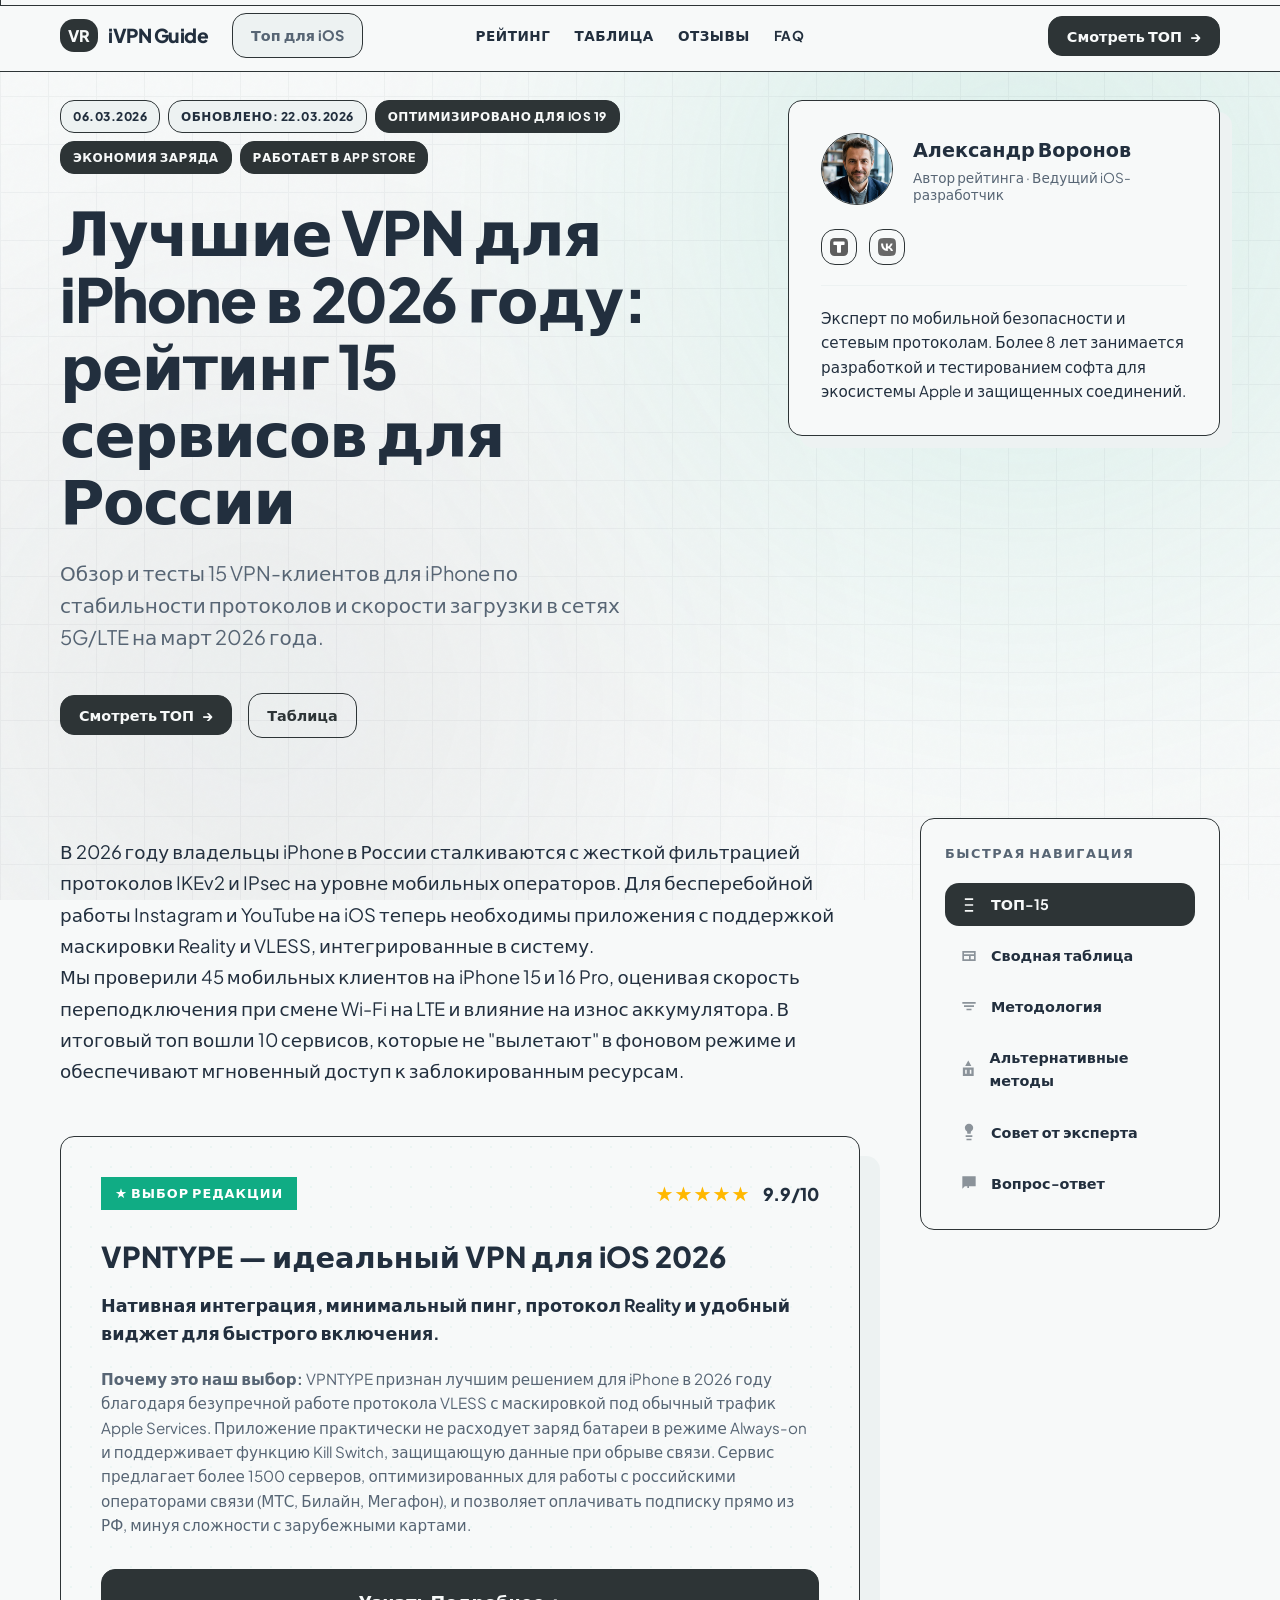
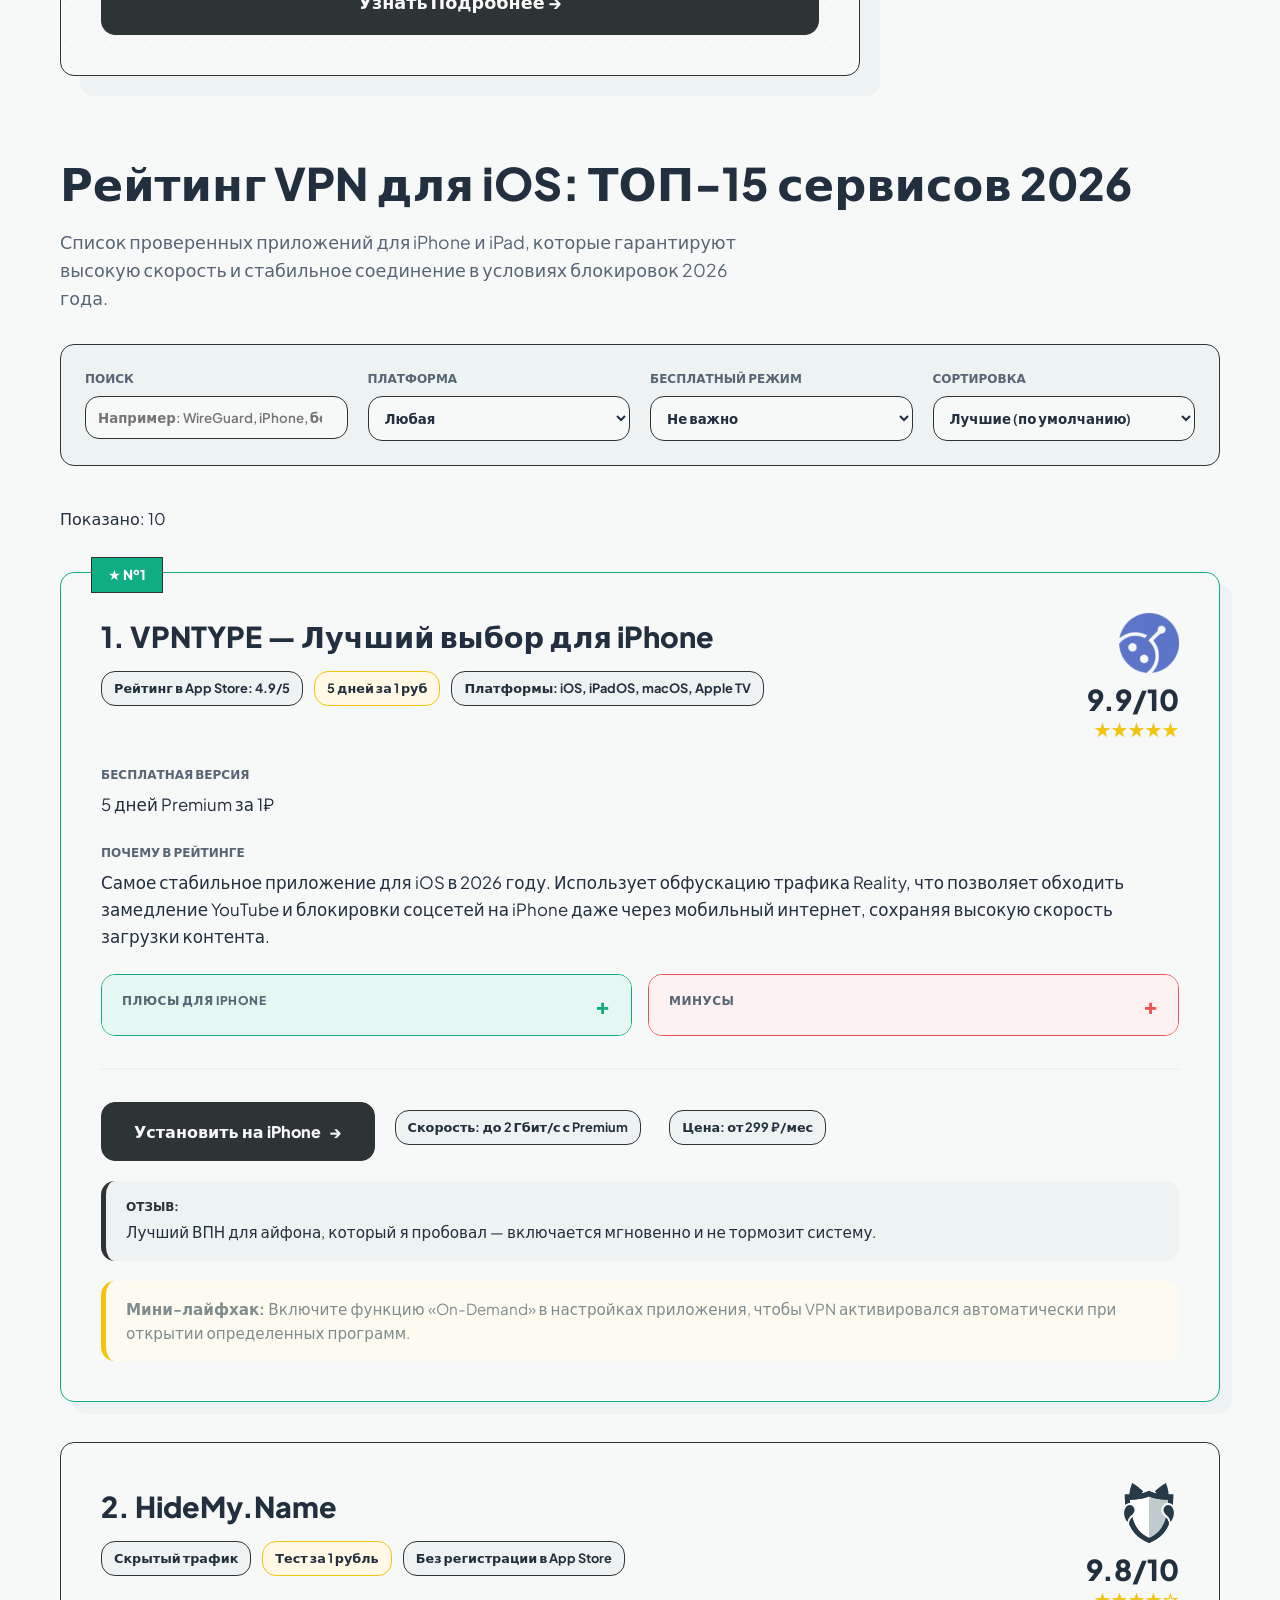
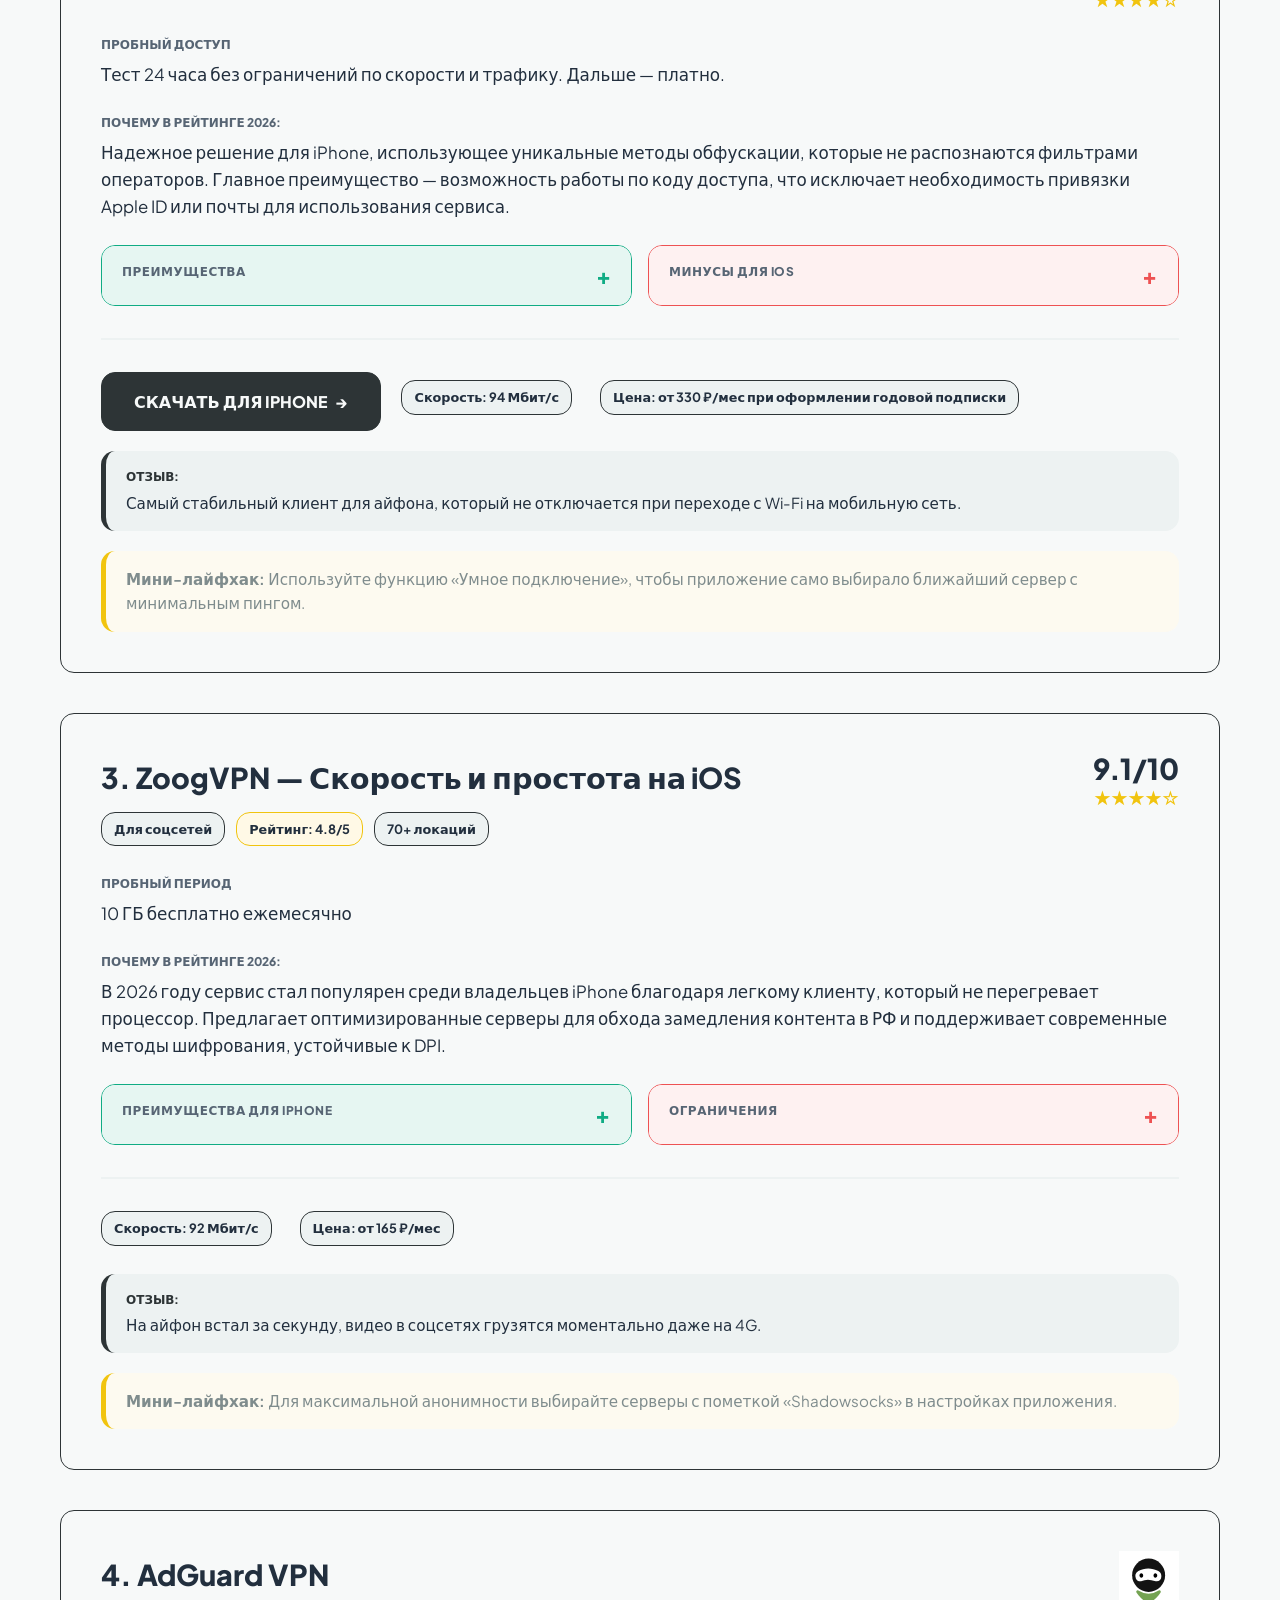
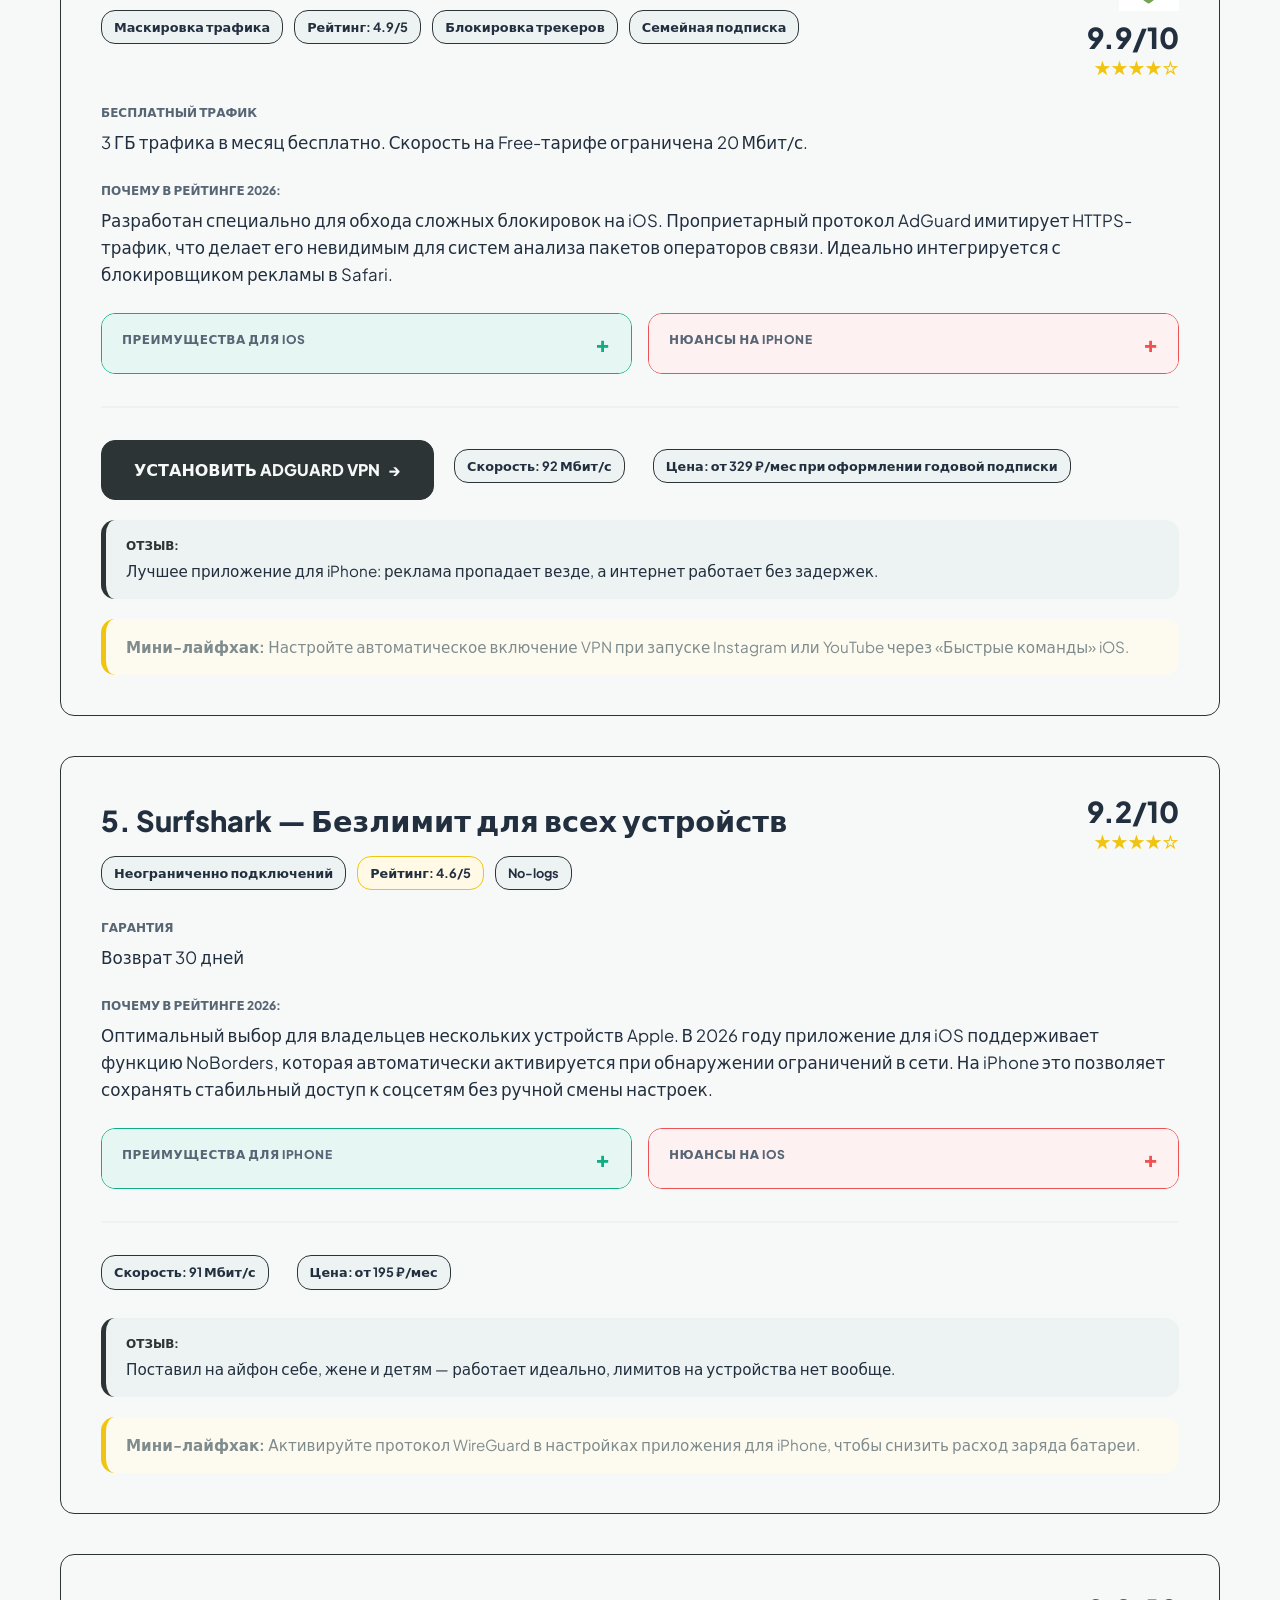
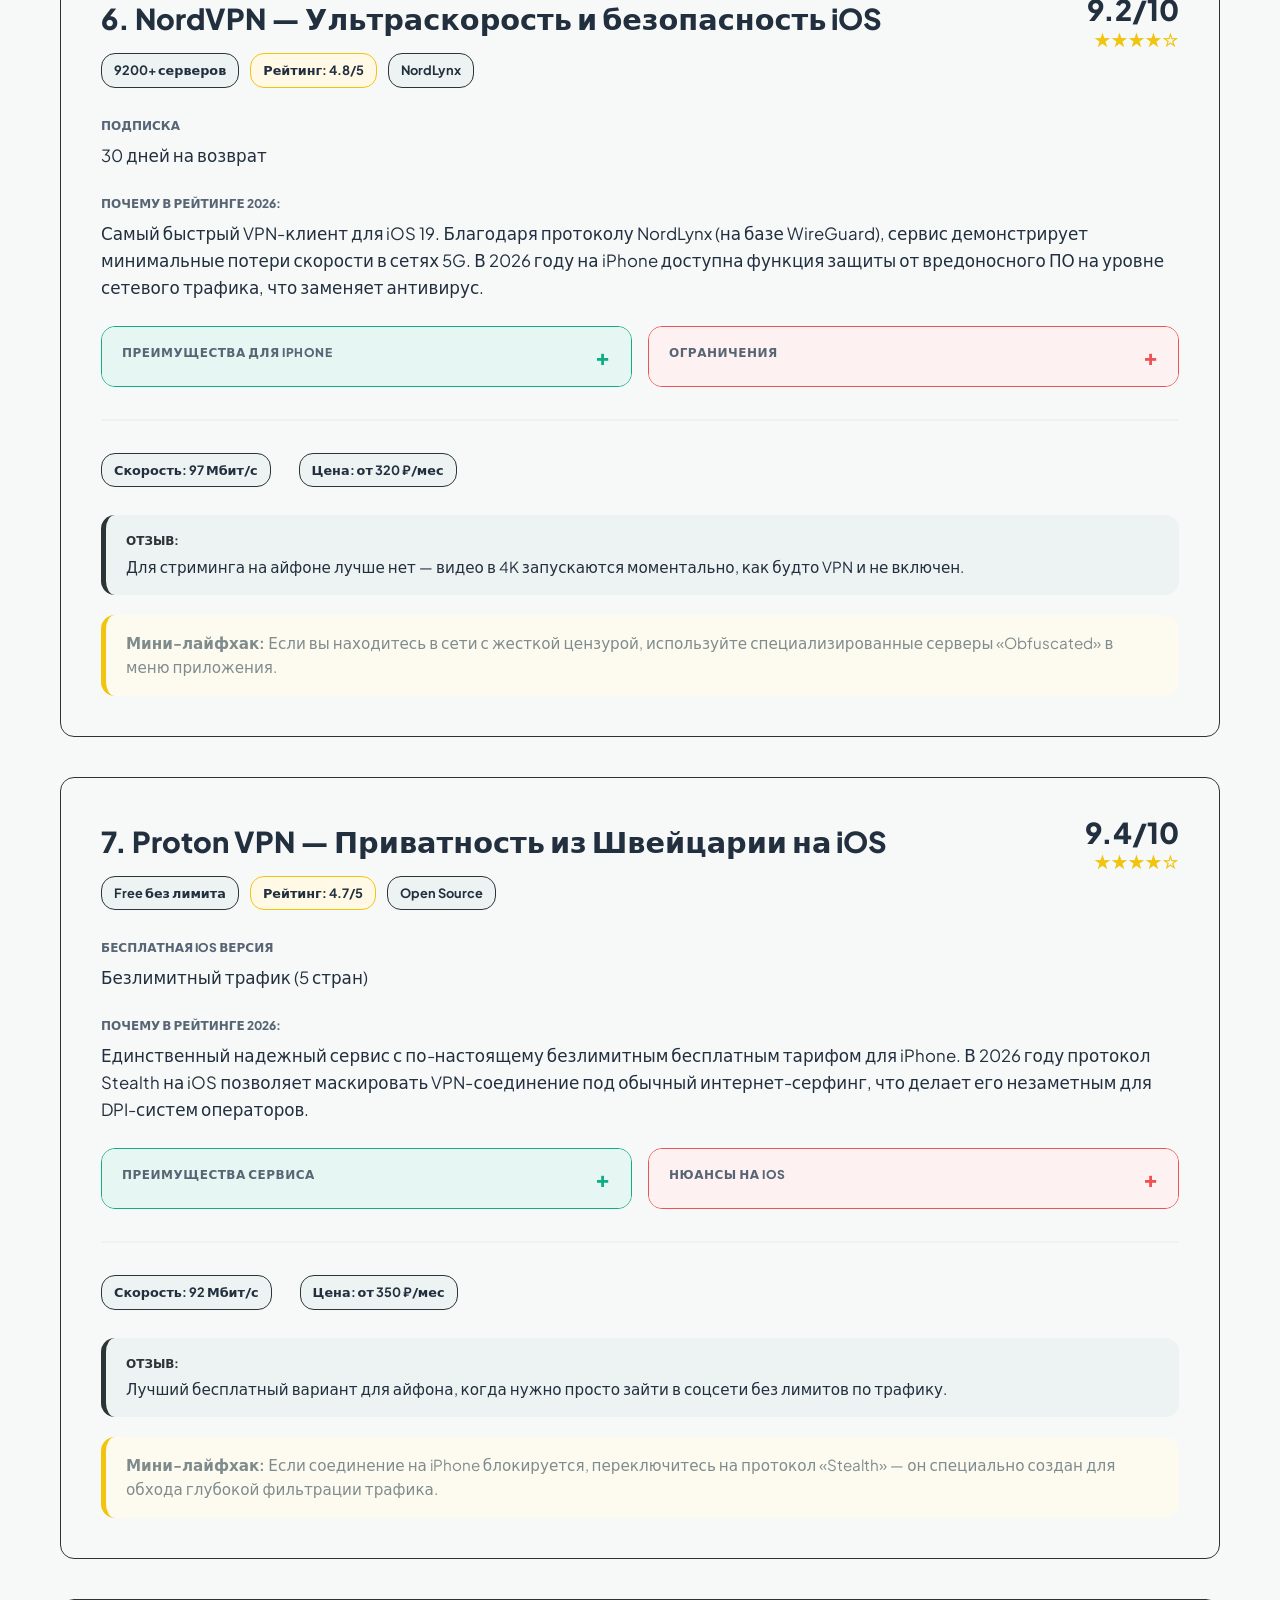
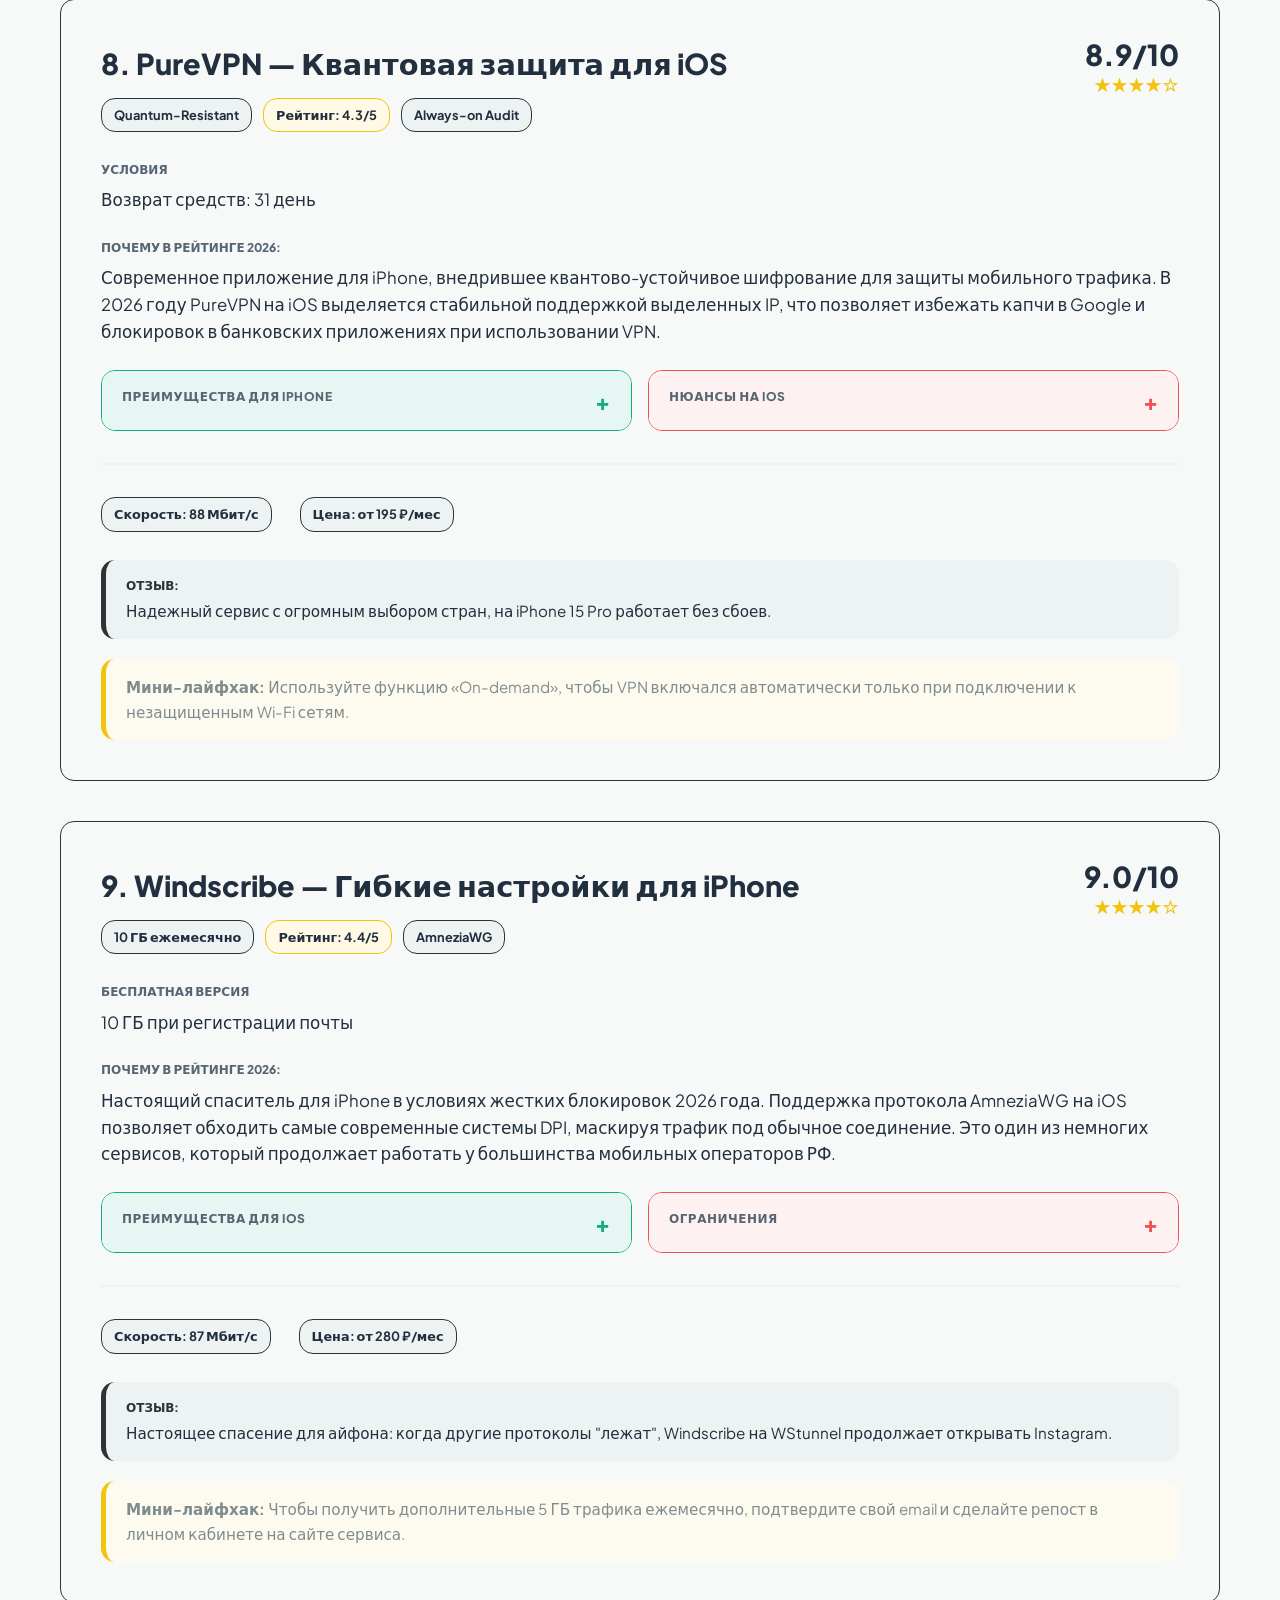
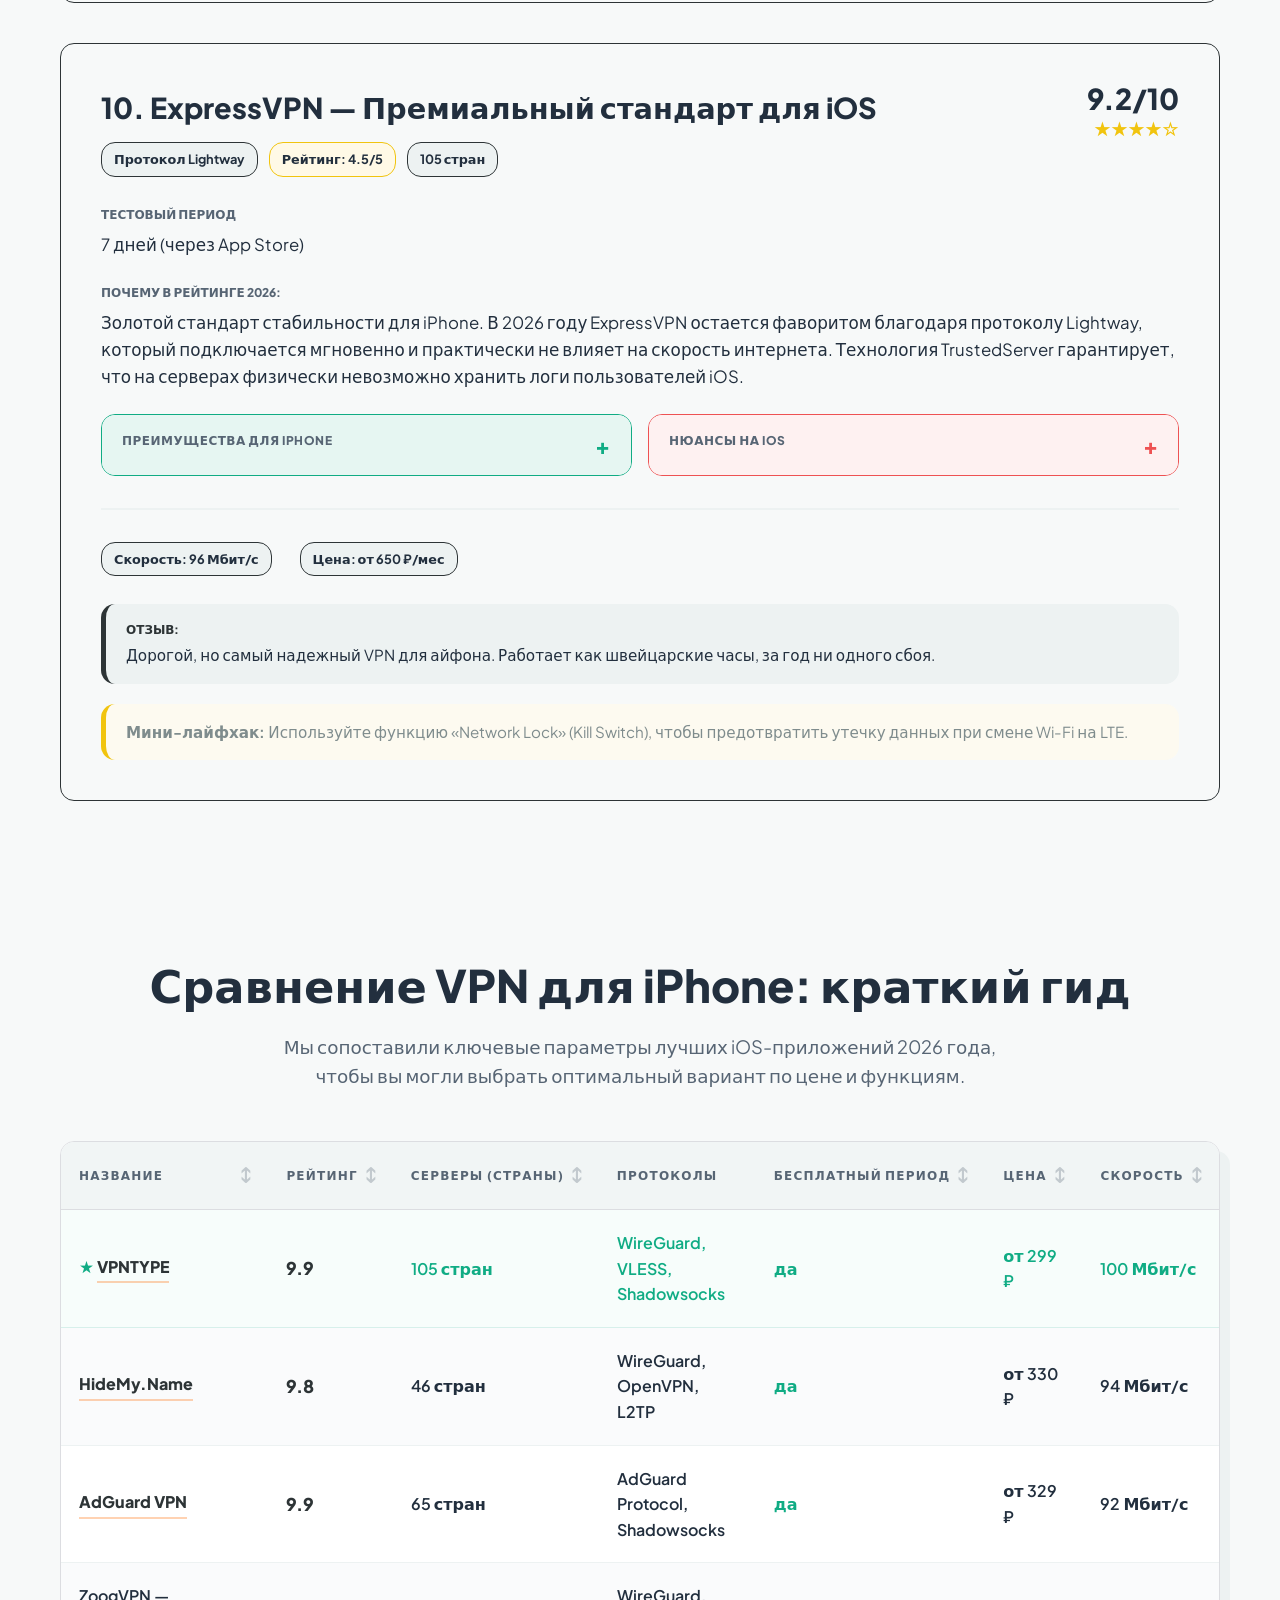
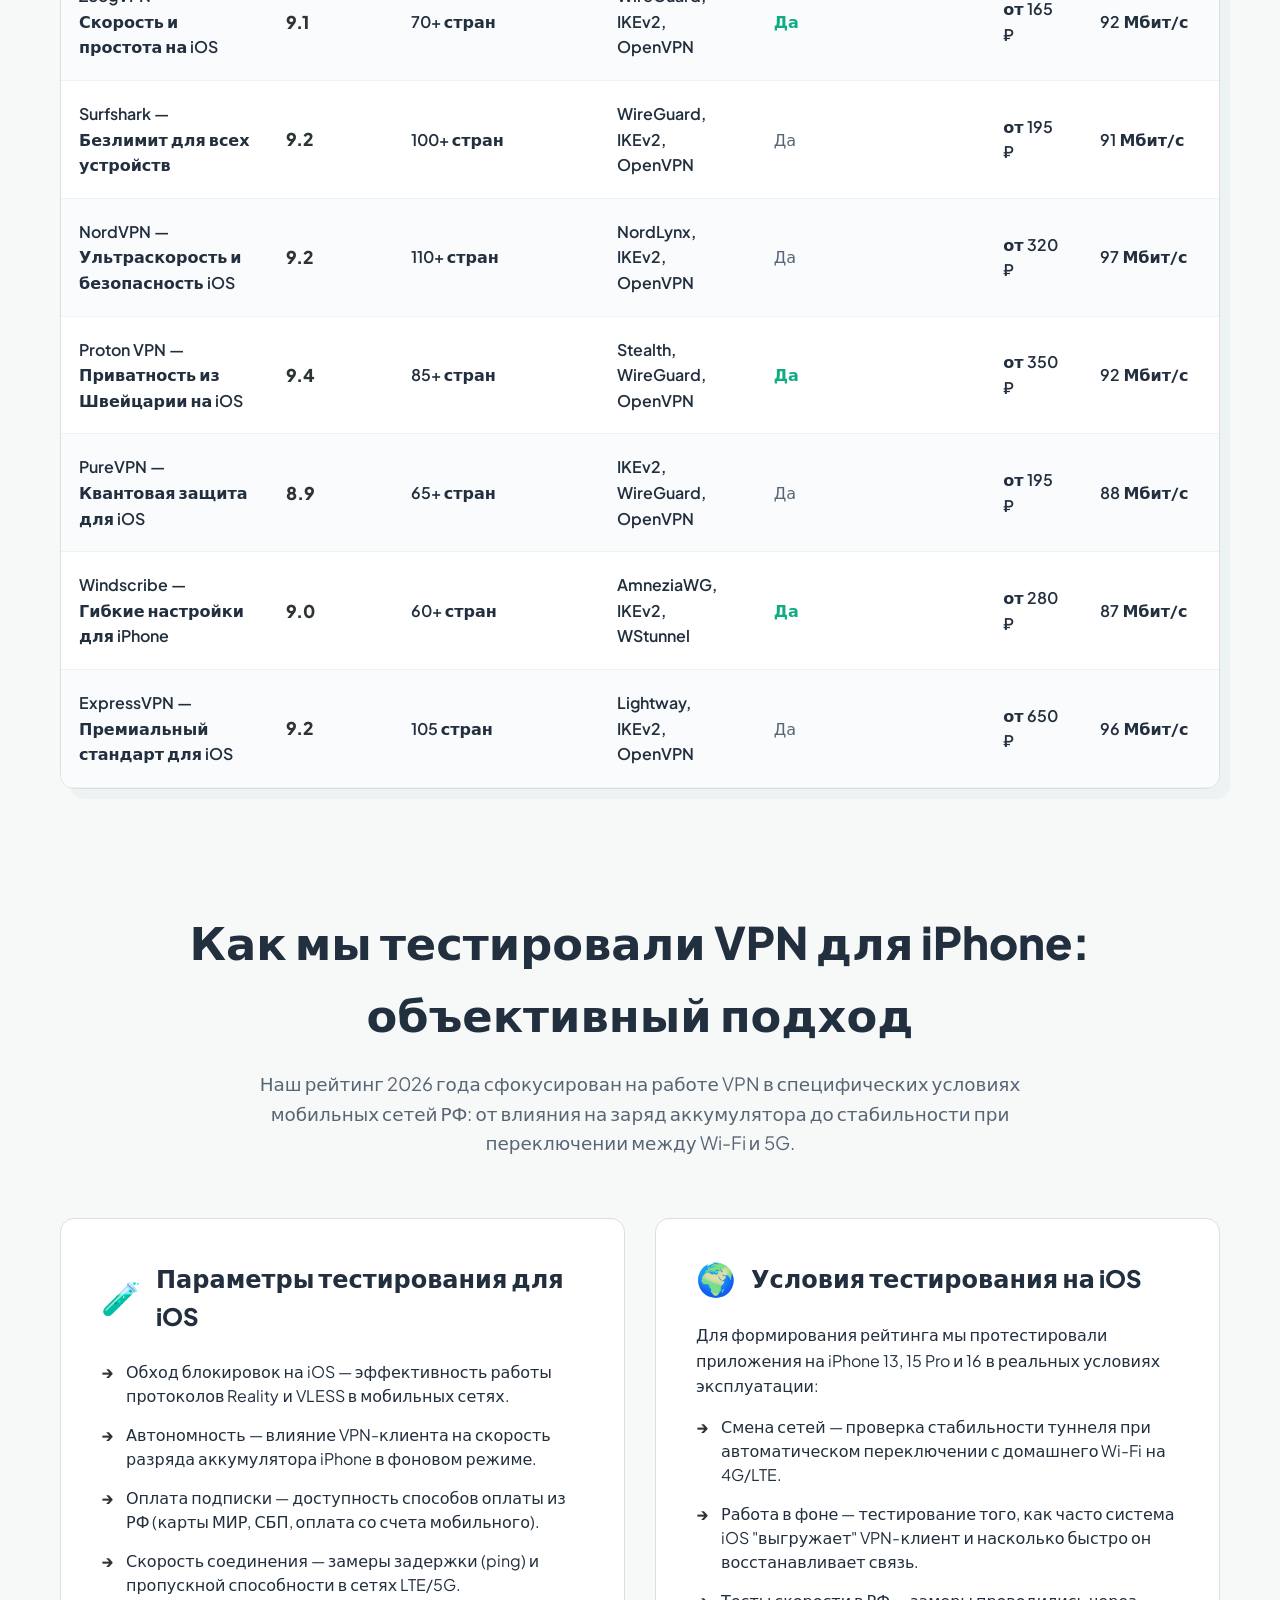
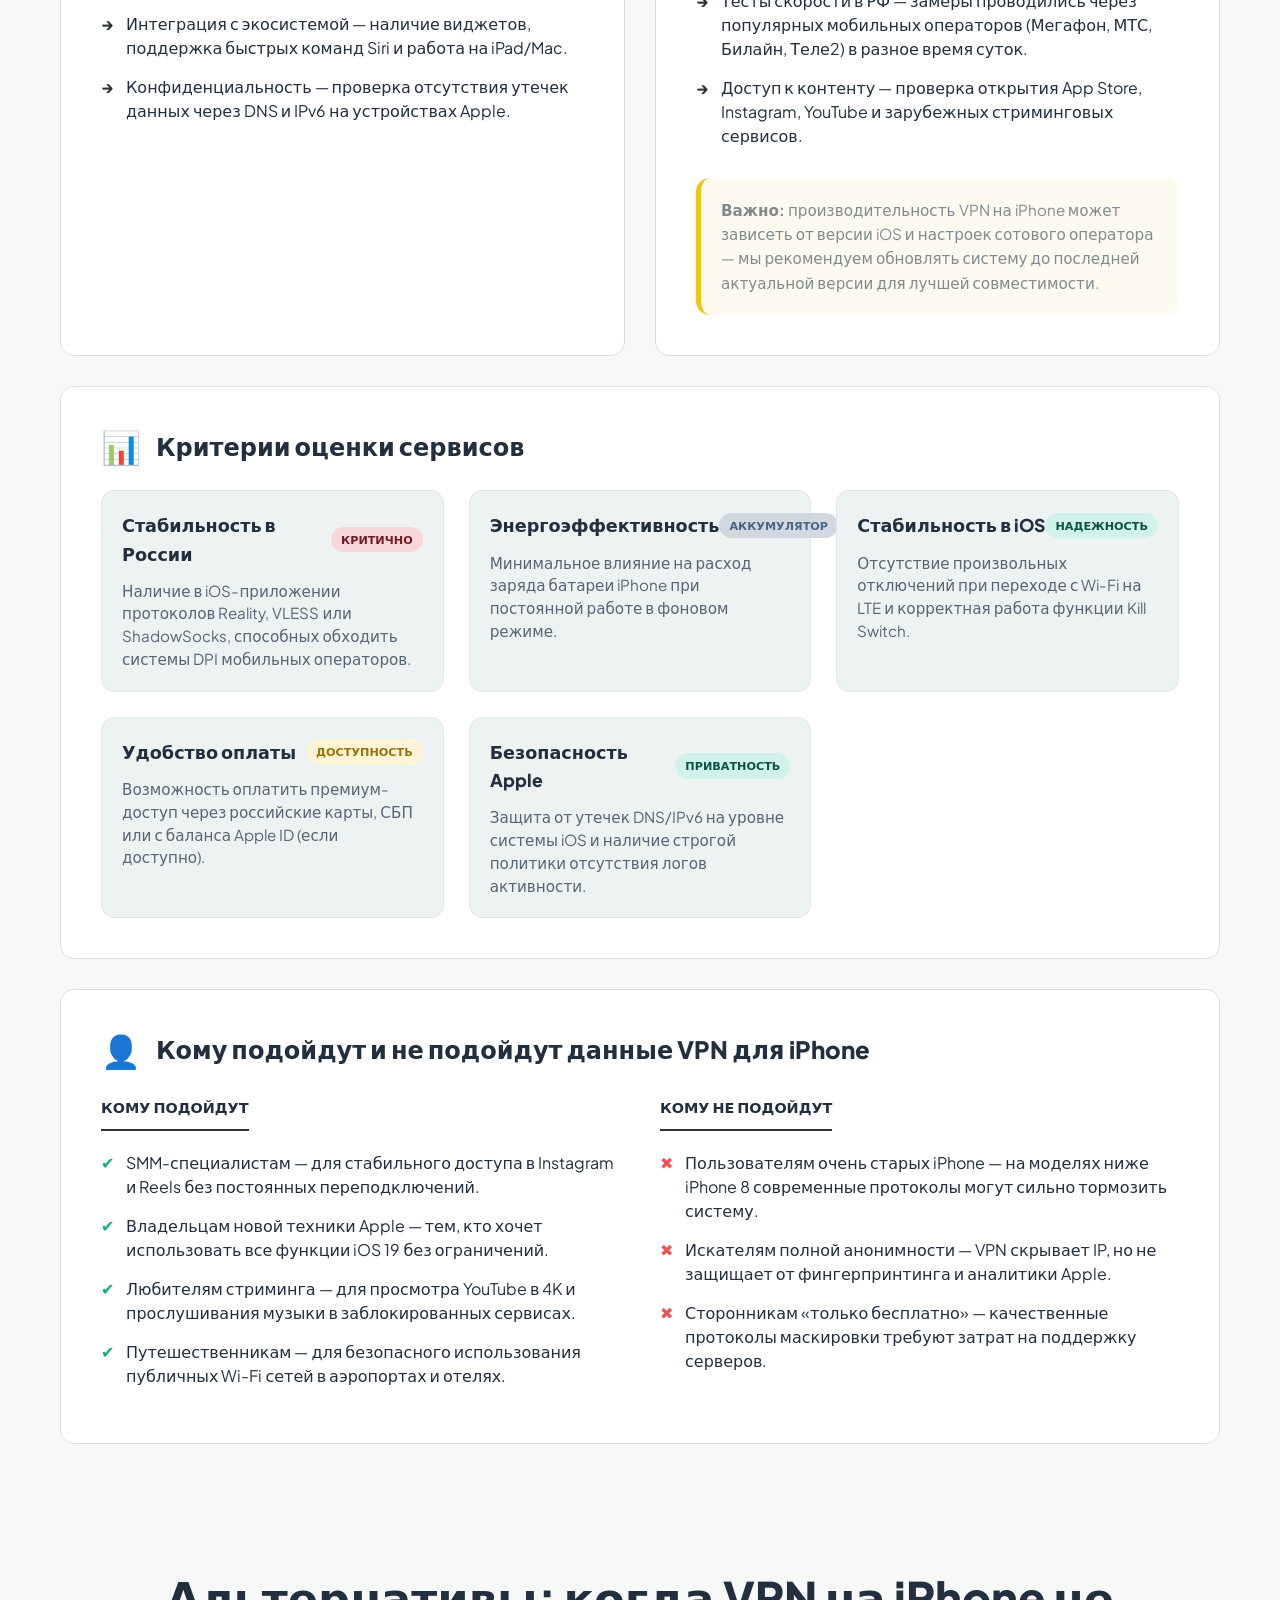
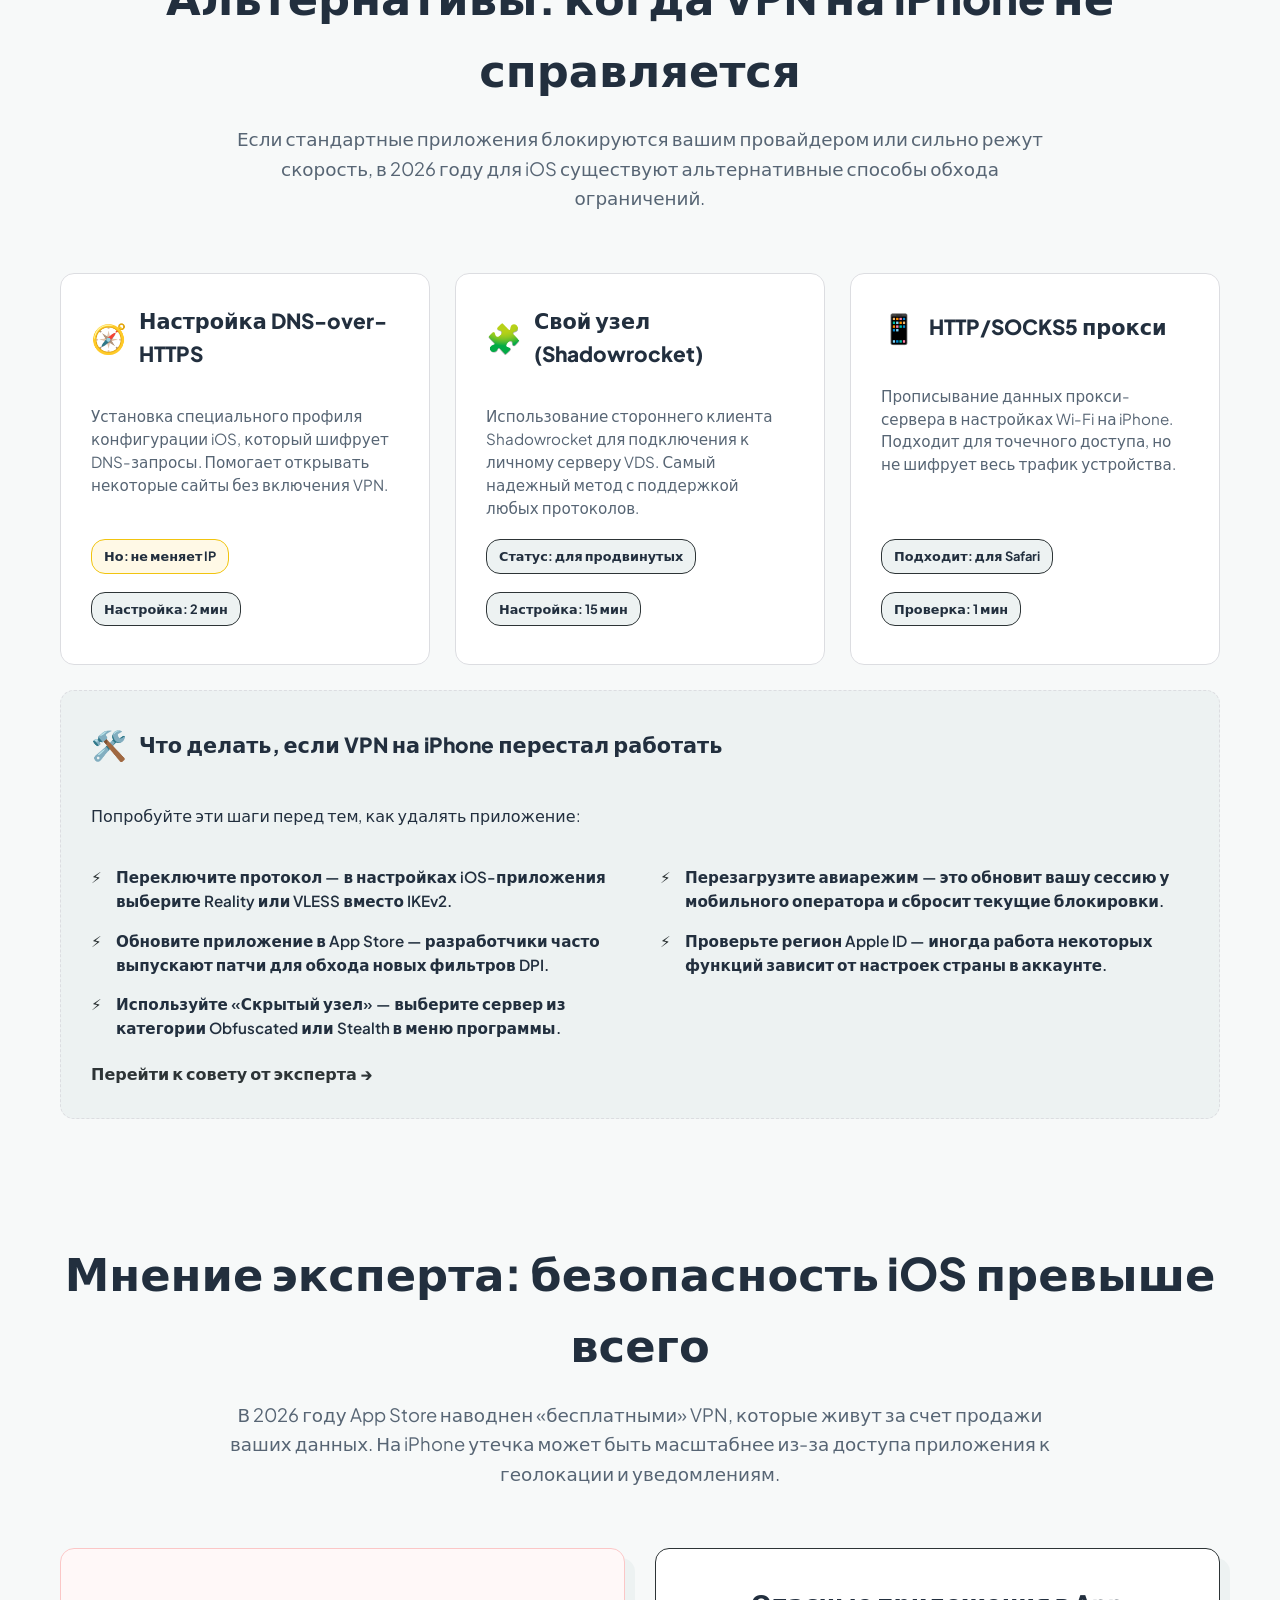
==== commit 791c4995: "Update index.html" ====
--- a/index.html
+++ b/index.html
@@ -42,7 +42,7 @@
   "description": "Ищете рабочий VPN для iPhone в 2026 году? Тестируем 15 iOS-приложений для App Store, которые обходят блокировки. Сравнение скорости, расхода заряда батареи и поддержки VLESS/Reality.",
   "inLanguage": "ru-RU",
   "datePublished": "2026-03-06",
-  "dateModified": "2026-03-09",
+  "dateModified": "2026-03-22",
   "author": {
     "@type": "Person",
     "name": "Александр Воронов",
@@ -739,7 +739,7 @@
     <div class="hero__left">
       <div class="hero__tags" aria-label="Служебная информация">
         <span class="tag"><time datetime="2026-03-06">06.03.2026</time></span>
-        <span class="tag">Обновлено: <time datetime="2026-03-09">09.03.2026</time></span>
+        <span class="tag">Обновлено: <time datetime="2026-03-22">22.03.2026</time></span>
         <span class="tag tag--pin">Оптимизировано для iOS 19</span>
         <span class="tag tag--pin">Экономия заряда</span>
         <span class="tag tag--pin">Работает в App Store</span>
@@ -2217,6 +2217,21 @@
       <article class="review">
         <div class="review__top">
           <div class="review__who">
+            <div class="review__name">Артем</div>
+            <div class="review__meta">Оценил: <strong>VPNTYPE</strong></div>
+            <div class="review__date">20 марта 2026</div>
+          </div>
+          <div class="review__score" aria-label="Оценка 10 из 10">
+            <span class="review__star" aria-hidden="true">★</span> 10
+          </div>
+        </div>
+        <p class="review__text">
+          Наконец Тг заработала, спасибо!!!
+        </p>
+      </article>
+      <article class="review">
+        <div class="review__top">
+          <div class="review__who">
             <div class="review__name">Сергей</div>
             <div class="review__meta">Оценил: <strong>VPNTYPE</strong></div>
             <div class="review__date">01 марта 2026</div>
